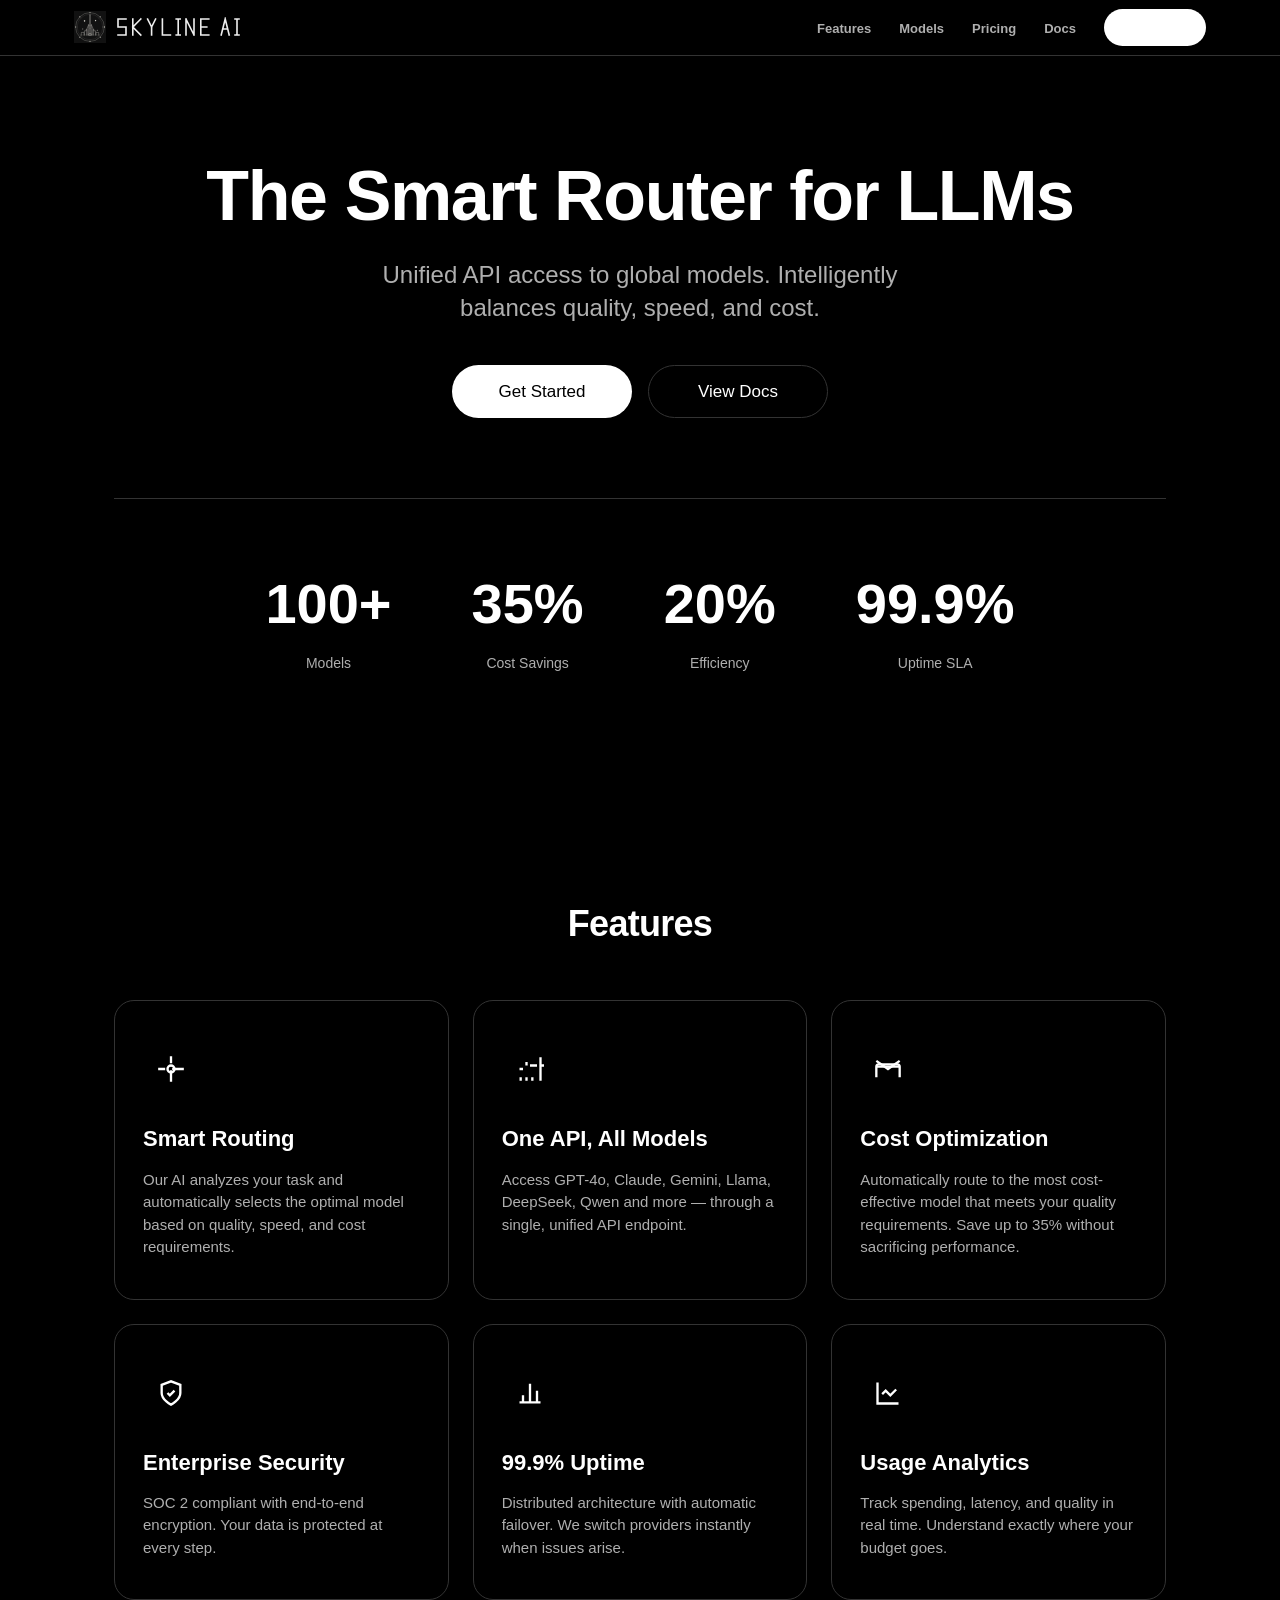
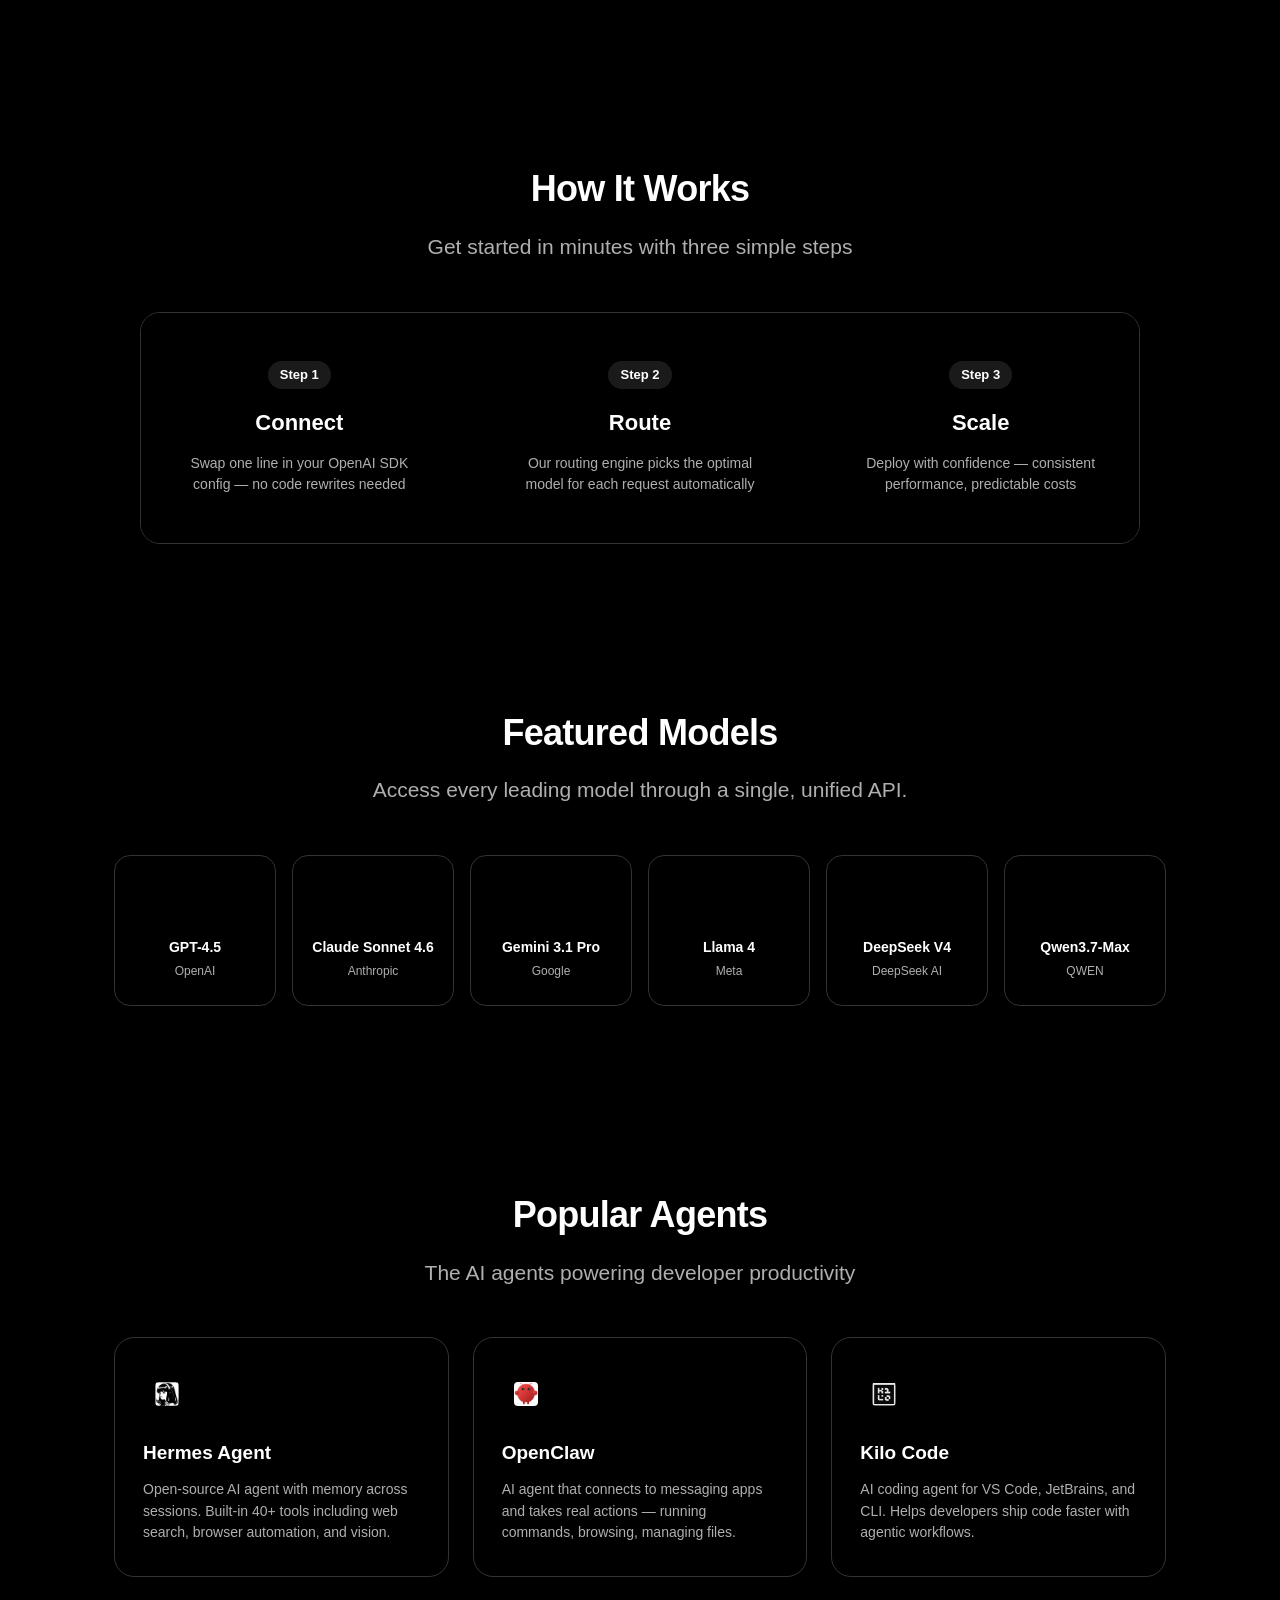
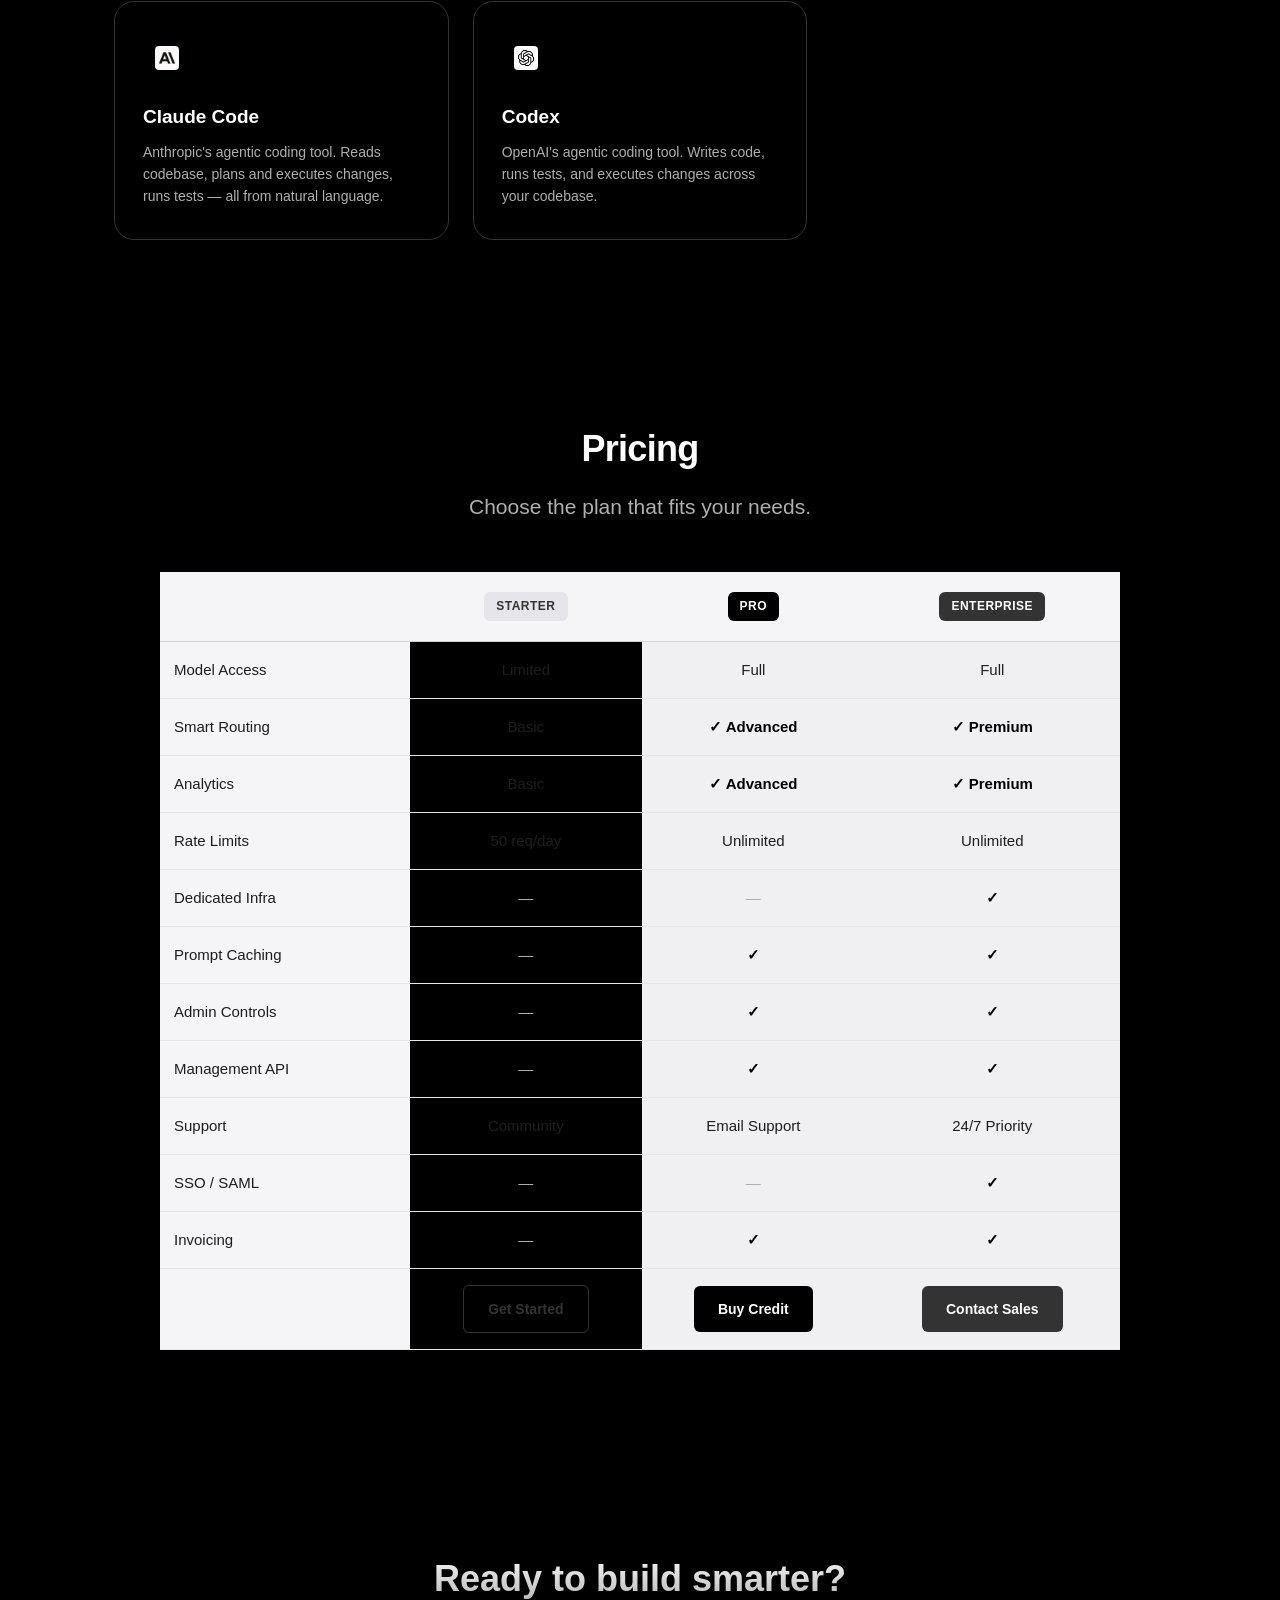
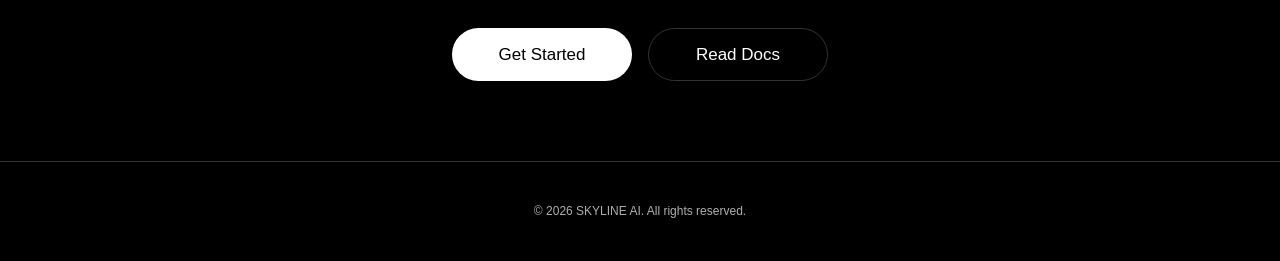
==== index.html @ fb2f0d41 "Fix: nav Docs link to ./docs.html (was pointing to #pricing / external URL)" ====
<!DOCTYPE html>
<!-- saved from url=(0032)https://skylineintelligence.top/ -->
<html lang="en" data-theme="light"><head><meta http-equiv="Content-Type" content="text/html; charset=UTF-8">
    
    <meta name="viewport" content="width=device-width, initial-scale=1.0">
    <meta name="description" content="One API for every major AI model. Intelligent routing that automatically selects the optimal model for your task.">
    <meta name="theme-color" content="#000000">
    <title>The Smart Router for LLMs</title>
    <meta name="description" content="One API for every major AI model. Automatically route requests to the best model — balancing speed, accuracy, and cost.">
    <meta name="theme-color" content="#000000">
    <meta property="og:title" content="The Smart Router for LLMs">
    <meta property="og:description" content="One API for every major AI model. Save up to 35% on AI costs.">
    <meta property="og:type" content="website">
    <meta name="twitter:card" content="summary_large_image">
    <link rel="preconnect" href="https://fonts.googleapis.com/">
    <link rel="preconnect" href="https://fonts.gstatic.com/" crossorigin="">
    <link href="./The Smart Router for LLMs_files/css2" rel="stylesheet">
    <link rel="icon" type="image/svg+xml" href="./linework-logo/logo-stamp.svg">
    <style>
        * {
            margin: 0;
            padding: 0;
            box-sizing: border-box;
        }

        :root {
            --bg-primary: #000000;
            --bg-secondary: #000000;
            --bg-tertiary: #1a1a1a;
            --text-primary: #ffffff;
            --text-secondary: #afafaf;
            --accent: #ffffff;
            --accent-hover: #e2e2e2;
            --success: #32d74b;
            --border: #333333;
        }

        [data-theme="light"] {
            --bg-primary: #fbfbfd;
            --bg-secondary: #ffffff;
            --bg-tertiary: #f5f5f7;
            --text-primary: #1d1d1f;
            --text-secondary: #86868b;
            --accent: #000000;
            --accent-hover: #333333;
            --border: #d2d2d7;
        }

        html {
            scroll-padding-top: 80px;
        }

        body {
            font-family: -apple-system, BlinkMacSystemFont, 'Inter', sans-serif;
            background: var(--bg-primary);
            color: var(--text-primary);
            line-height: 1.6;
            -webkit-font-smoothing: antialiased;
            transition: background 0.3s, color 0.3s;
        }

        /* Navigation */
        nav {
            position: fixed;
            top: 0;
            left: 0;
            right: 0;
            min-height: 3.5rem;
            background: color-mix(in srgb, var(--bg-primary) 88%, transparent);
            backdrop-filter: blur(1.125rem);
            -webkit-backdrop-filter: blur(1.125rem);
            z-index: 1000;
            display: flex;
            align-items: center;
            justify-content: center;
            border-bottom: 1px solid var(--border);
            transition: background 0.3s, border-color 0.3s;
        }

        nav .container {
            display: flex;
            align-items: center;
            justify-content: space-between;
            width: 100%;
            max-width: 73.75rem;
            padding: 0 1.5rem;
        }

        .logo {
            display: inline-flex;
            align-items: center;
            gap: 0.625rem;
            font-size: 1.125rem;
            font-weight: 650;
            color: var(--text-primary);
            text-decoration: none;
            transition: opacity 0.3s;
        }

        .logo:hover {
            opacity: 0.8;
        }

        .logo-icon {
            width: 32px;
            height: 32px;
            background: transparent;
            border-radius: 8px;
            display: flex;
            align-items: center;
            justify-content: center;
            font-size: 18px;
        }

        /* Brand mark: swap light/dark variant by theme */
        .logo-mark {
            width: 32px;
            height: 32px;
            flex-shrink: 0;
            display: block;
        }

        /* Default (light theme): show ink version with black lines */
        .logo-mark--reverse { display: none; }
        [data-theme="dark"] .logo-mark--ink { display: none; }
        [data-theme="dark"] .logo-mark--reverse { display: block; }

        .logo-wordmark {
            height: 1.25rem;
            width: auto;
            flex-shrink: 0;
            display: block;
            filter: none;
        }

        [data-theme="dark"] .logo-wordmark {
            filter: invert(1);
        }

        nav ul {
            display: flex;
            align-items: center;
            list-style: none;
            margin: 0;
            padding: 0;
            gap: 1.75rem;
        }

        nav li {
            list-style: none;
        }

        nav a {
            color: var(--text-secondary);
            text-decoration: none;
            font-size: 0.8125rem;
            font-weight: 550;
            transition: color 0.3s;
            position: relative;
        }

        nav a::after {
            content: '';
            position: absolute;
            bottom: -0.375rem;
            left: 0;
            width: 0;
            height: 0.125rem;
            background: var(--accent);
            transition: width 160ms ease;
        }

        nav a:hover {
            color: var(--text-primary);
        }

        nav a:hover::after {
            width: 100%;
        }

        .nav-cta {
            display: inline-flex;
            align-items: center;
            justify-content: center;
            padding: 0.5rem 1rem;
            border-radius: 999px;
            background: var(--accent);
            color: #fff !important;
        }

        .nav-cta::after {
            display: none;
        }

        .nav-right {
            display: none;
        }

        .mobile-menu-btn {
            display: none;
            width: 40px;
            height: 40px;
            background: transparent;
            border: none;
            cursor: pointer;
            display: flex;
            flex-direction: column;
            justify-content: center;
            align-items: center;
            gap: 5px;
        }

        .mobile-menu-btn span {
            display: none;
            width: 20px;
            height: 2px;
            background: var(--text-primary);
            transition: all 0.3s;
        }

        @media (max-width: 768px) {
            nav .container {
                padding: 0 16px;
            }

            .nav-right {
                display: flex;
            }

            .mobile-menu-btn {
                display: flex;
            }

            .mobile-menu-btn span {
                display: block;
            }

            nav ul {
                position: absolute;
                top: 3.5rem;
                left: 0;
                right: 0;
                background: var(--bg-primary);
                flex-direction: column;
                padding: 1rem 1.5rem;
                gap: 0;
                border-bottom: 1px solid var(--border);
                transform: translateY(-100%);
                opacity: 0;
                pointer-events: none;
                transition: all 0.3s;
            }

            nav ul.active {
                transform: translateY(0);
                opacity: 1;
                pointer-events: auto;
                gap: 8px;
            }

            nav li {
                padding: 12px 0;
                border-bottom: 1px solid var(--border);
            }

            nav li:last-child {
                border-bottom: none;
            }

            .logo-wordmark {
                display: none;
            }

            .hero h1 {
                font-size: 60px;
            }

            .hero-buttons {
                flex-direction: column;
                align-items: center;
            }
        }

        /* Theme toggle */
        .theme-toggle {
            color: var(--text-secondary);
            font-size: 14px;
            cursor: pointer;
            transition: color 0.3s;
            background: none;
            border: none;
            padding: 0;
        }

        .theme-toggle:hover {
            color: var(--text-primary);
        }

        .theme-toggle:focus-visible {
            outline: 2px solid var(--accent);
            outline-offset: 2px;
            border-radius: 4px;
        }

        .hero {
            padding: 160px 24px 80px;
            text-align: center;
            max-width: 1100px;
            margin: 0 auto;
        }

        .hero h1 {
            font-size: 60px;
            font-weight: 700;
            line-height: 1.05;
            letter-spacing: -0.02em;
            margin-bottom: 24px;
            color: var(--text-primary);
            animation: fadeInUp 0.8s ease forwards;
        }

        .hero p {
            font-size: 20px;
            color: var(--text-secondary);
            margin-bottom: 32px;
            max-width: 600px;
            margin-left: auto;
            margin-right: auto;
            animation: fadeInUp 0.8s ease 0.2s forwards;
            opacity: 0;
        }

        [data-theme="light"] .hero h1 {
            color: #000000;
            -webkit-text-fill-color: #000000;
        }

        /* Pricing - Light theme */
        [data-theme="light"] .pricing-card {
            background: #ffffff;
            border-color: #e5e5e7;
            box-shadow: 0 4px 20px rgba(0, 0, 0, 0.08);
        }

        [data-theme="light"] .pricing-card::before {
            background: #000000;
        }

        [data-theme="light"] .pricing-card.featured {
            background: #ffffff;
            border-color: var(--accent);
        }

        [data-theme="light"] .pricing-card:hover {
            transform: translateY(-4px);
            border-color: var(--accent);
            box-shadow: 0 10px 30px rgba(0, 0, 0, 0.1);
        }

        [data-theme="light"] .pricing-card.featured .badge {
            background: var(--accent); color: var(--bg-primary);
        }

        [data-theme="light"] .pricing-card h3 {
            color: #1d1d1f;
        }

        [data-theme="light"] .pricing-card .price {
            color: #1d1d1f;
        }

        [data-theme="light"] .pricing-card ul li {
            color: #6e6e73;
            border-color: #e5e5e7;
        }

        [data-theme="light"] .pricing-card ul li::before {
            color: var(--success);
        }

        .hero p {
            font-size: 24px;
            font-weight: 400;
            color: var(--text-secondary);
            max-width: 600px;
            margin: 0 auto 40px;
            line-height: 1.4;
        }

        .hero-subtitle {
            display: block;
            font-size: 20px;
            font-weight: 400;
            color: var(--text-secondary);
            margin-bottom: 24px;
            max-width: 600px;
            margin-left: auto;
            margin-right: auto;
            line-height: 1.5;
        }

        .hero-subtitle span {
            font-weight: 600;
            color: var(--text-primary);
        }

        .hero-buttons {
            display: flex;
            justify-content: center;
            gap: 16px;
            margin-bottom: 80px;
        }

        .btn {
            padding: 12px 24px;
            border-radius: 980px;
            font-size: 17px;
            font-weight: 500;
            cursor: pointer;
            transition: all 0.3s;
            text-decoration: none;
            display: flex;
            align-items: center;
            justify-content: center;
            gap: 8px;
            width: 180px;
        }

        .btn-primary {
            background: var(--accent);
            color: var(--bg-primary);
            position: relative;
            overflow: hidden;
        }

        .btn-primary:hover {
            background: var(--accent-hover);
        }

        .btn-outline {
            background: transparent;
            border: 1px solid var(--border);
            color: var(--text-primary);
        }

        .btn-outline:hover {
            border-color: var(--text-primary);
            background: var(--bg-tertiary);
        }
        }


        .btn-primary:hover {
            background: var(--accent-hover);
            transform: translateY(-2px);
            box-shadow: 0 10px 30px transparent;
        }

        .btn-outline {
            background: transparent;
            border: 1px solid var(--border);
            color: var(--accent);
            position: relative;
            overflow: hidden;
        }

        .btn-outline:hover {
            border-color: var(--accent);
            background: transparent;
            transform: translateY(-2px);
            box-shadow: 0 10px 30px transparent;
        }

        /* Stats */
        .stats {
            display: flex;
            justify-content: center;
            gap: 80px;
            padding: 60px 0;
            border-top: 1px solid var(--border);
        }

        .stat-item {
            text-align: center;
        }

        .stat-value {
            font-size: 56px;
            font-weight: 700;
            color: var(--text-primary);
        }

        .stat-label {
            font-size: 14px;
            color: var(--text-secondary);
            margin-top: 4px;
        }

        /* Section */
        .section {
            padding: 80px 24px;
            max-width: 1100px;
            margin: 0 auto;
        }

        .section-header {
            text-align: center;
            margin-bottom: 48px;
        }

        .section-header h2 {
            font-size: 36px;
            font-weight: 700;
            margin-bottom: 12px;
            letter-spacing: -0.02em;
        }

        .section-header p {
            font-size: 21px;
            color: var(--text-secondary);
            max-width: 600px;
            margin: 0 auto;
        }

        /* Features Grid */
        .features-grid {
            display: grid;
            grid-template-columns: repeat(3, 1fr);
            gap: 24px;
        }

        .feature-card {
            background: var(--bg-secondary);
            border-radius: 20px;
            padding: 40px 28px;
            text-align: left;
            transition: all 0.4s cubic-bezier(0.4, 0, 0.2, 1);
            border: 1px solid var(--border);
            position: relative;
            overflow: hidden;
        }

        /* Glow effect on hover */
        .feature-card::before {
            content: '';
            position: absolute;
            inset: 0;
            background: linear-gradient(135deg, transparent, transparent);
            opacity: 0;
            transition: opacity 0.4s;
        }

        .feature-card:hover {
            transform: translateY(-8px);
            border-color: var(--accent);
            box-shadow: 0 20px 40px transparent;
        }

        .feature-card:hover::before {
            opacity: 1;
        }

        .feature-icon {
            width: 56px;
            height: 56px;
            background: transparent;
            border-radius: 14px;
            display: flex;
            align-items: center;
            justify-content: center;
            font-size: 28px;
            margin-bottom: 24px;
        }

        .feature-card h3 {
            font-size: 22px;
            font-weight: 600;
            margin-bottom: 12px;
        }

        .feature-card p {
            font-size: 15px;
            color: var(--text-secondary);
            line-height: 1.5;
        }

        .models-grid {
            display: grid;
            grid-template-columns: repeat(3, 1fr);
            gap: 16px;
        }

        @media (min-width: 768px) {
            .models-grid {
                grid-template-columns: repeat(6, 1fr);
            }
        }

        .model-card {
            background: var(--bg-secondary);
            border-radius: 16px;
            padding: 24px 16px;
            text-align: center;
            transition: all 0.3s cubic-bezier(0.4, 0, 0.2, 1);
            border: 1px solid var(--border);
            position: relative;
            overflow: hidden;
        }

        .model-card::before {
            content: '';
            position: absolute;
            inset: 0;
            background: linear-gradient(135deg, transparent, transparent);
            opacity: 0;
            transition: opacity 0.3s;
        }

        .model-card:hover {
            background: var(--bg-tertiary);
            transform: translateY(-4px);
            border-color: var(--accent);
            box-shadow: 0 10px 30px transparent;
        }

        .model-card:hover::before {
            opacity: 1;
        }

        .model-logo {
            width: 44px;
            height: 44px;
            margin: 0 auto 12px;
            border-radius: 12px;
            display: flex;
            align-items: center;
            justify-content: center;
            font-weight: 700;
            font-size: 16px;
        }

        .model-card h4 {
            font-size: 14px;
            font-weight: 600;
            margin-bottom: 4px;
        }

        .model-card p {
            font-size: 12px;
            color: var(--text-secondary);
        }

        .model-price {
            font-size: 11px;
            color: var(--success);
            margin-top: 6px;
            font-weight: 500;
        }

        /* Demo Section */
        .demo {
            background: var(--bg-secondary);
            border-radius: 24px;
            padding: 56px;
            max-width: 800px;
            margin: 0 auto;
            border: 1px solid var(--border);
        }

        .demo-title {
            font-size: 14px;
            font-weight: 600;
            color: var(--text-secondary);
            margin-bottom: 16px;
            text-transform: uppercase;
            letter-spacing: 0.1em;
        }

        .task-options {
            display: grid;
            grid-template-columns: repeat(4, 1fr);
            gap: 12px;
            margin-bottom: 40px;
        }

        .task-option {
            background: var(--bg-tertiary);
            border-radius: 12px;
            padding: 20px;
            text-align: center;
            cursor: pointer;
            transition: all 0.3s cubic-bezier(0.4, 0, 0.2, 1);
            border: 2px solid transparent;
            position: relative;
            overflow: hidden;
        }

        .task-option::before {
            content: '';
            position: absolute;
            inset: 0;
            background: #000000;
            opacity: 0;
            transition: opacity 0.3s;
        }

        .task-option:hover {
            border-color: var(--accent);
            transform: translateY(-2px);
        }

        .task-option.selected {
            border-color: var(--accent);
            background: transparent;
            box-shadow: 0 0 20px transparent;
        }

        .task-option .icon {
            font-size: 28px;
            margin-bottom: 8px;
        }

        .task-option .label {
            font-size: 14px;
            font-weight: 500;
        }

        .demo-result {
            background: var(--bg-primary);
            border-radius: 16px;
            padding: 28px;
            border: 1px solid var(--border);
        }

        .result-header {
            display: flex;
            justify-content: space-between;
            align-items: center;
            margin-bottom: 24px;
            padding-bottom: 20px;
            border-bottom: 1px solid var(--border);
            flex-wrap: wrap;
            gap: 16px;
        }

        .recommended {
            font-size: 14px;
            color: var(--text-secondary);
            margin-right: 12px;
        }

        .model-badge {
            background: transparent;
            padding: 6px 16px;
            border-radius: 20px;
            font-size: 15px;
            font-weight: 600;
            color: white;
        }

        .result-stats {
            display: flex;
            gap: 40px;
        }

        .result-stat .value {
            font-size: 22px;
            font-weight: 600;
        }

        .result-stat .label {
            font-size: 12px;
            color: var(--text-secondary);
        }

        .routing-log {
            margin-top: 24px;
            padding-top: 20px;
            border-top: 1px solid var(--border);
        }

        .log-item {
            display: flex;
            align-items: center;
            gap: 8px;
            font-size: 13px;
            color: var(--text-secondary);
            padding: 6px 0;
        }

        .log-item .step {
            color: var(--accent);
            font-weight: 600;
            min-width: 20px;
        }

        .log-item .check {
            color: var(--success);
        }

        /* Steps */
        .steps {
            display: grid;
            grid-template-columns: repeat(3, 1fr);
            gap: 24px;
            max-width: 1000px;
            margin: 0 auto;
            border: 1px solid var(--border);
            border-radius: 20px;
            overflow: hidden;
        }

        .step {
            text-align: center;
            padding: 48px 32px;
            background: var(--bg-secondary);
            position: relative;
        }

        .step-number {
            font-size: 13px;
            font-weight: 600;
            color: var(--accent);
            margin-bottom: 16px;
            display: inline-block;
            padding: 4px 12px;
            background: var(--bg-tertiary);
            border-radius: 20px;
        }

        .step h3 {
            font-size: 22px;
            font-weight: 600;
            margin-bottom: 12px;
        }

        .step p {
            font-size: 14px;
            color: var(--text-secondary);
            line-height: 1.5;
        }

        @media (max-width: 768px) {
            .steps {
                grid-template-columns: 1fr;
                border-radius: 16px;
            }
            .step {
                padding: 32px 24px;
            }

        }

        /* Pricing */
        .pricing-grid {
            display: grid;
            grid-template-columns: repeat(3, 1fr);
            gap: 24px;
            max-width: 900px;
            margin: 0 auto;
            align-items: stretch;
        }

        .pricing-card {
            background: var(--bg-secondary);
            border-radius: 20px;
            padding: 40px 32px;
            text-align: center;
            display: flex;
            flex-direction: column;
            min-height: 520px;
            position: relative;
            border: 1px solid var(--border);
            transition: all 0.3s ease;
        }

        /* Simple border - no gradient */
        .pricing-card::before {
            display: none;
        }

        .pricing-card.featured {
            border: 2px solid var(--accent);
            background: var(--bg-secondary);
        }

        .pricing-card:hover {
            transform: translateY(-4px);
            border-color: var(--accent);
        }

        .pricing-card.featured .badge {
            position: absolute;
            top: -14px;
            left: 50%;
            transform: translateX(-50%);
            background: #000000;
            padding: 4px 16px;
            border-radius: 20px;
            font-size: 12px;
            font-weight: 600;
            color: white;
            white-space: nowrap;
        }

        .pricing-card h3 {
            font-size: 24px;
            font-weight: 600;
            margin-bottom: 8px;
        }

        .pricing-card .price {
            font-size: 36px;
            font-weight: 700;
            margin: 24px 0;
        }

        .pricing-card .price span {
            font-size: 16px;
            color: var(--text-secondary);
            font-weight: 400;
        }

        .pricing-card ul {
            list-style: none;
            text-align: left;
            margin: 32px 0;
            flex-grow: 1;
            display: flex;
            flex-direction: column;
        }

        .pricing-card ul li {
            padding: 12px 0;
            font-size: 14px;
            color: var(--text-secondary);
            border-bottom: 1px solid var(--border);
            display: flex;
            align-items: center;
            gap: 10px;
        }

        .pricing-card .btn-wrapper {
            margin-top: auto;
            display: flex;
            justify-content: center;
            padding-top: 16px;
            width: 100%;
        }

        .pricing-card ul li::before {
            content: '✓';
            color: var(--success);
            font-weight: 600;
        }

        /* Footer CTA */
        .footer-cta {
            padding: 120px 24px 80px;
            text-align: center;
            position: relative;
        }

        .footer-cta::before {
            content: '';
            position: absolute;
            inset: 0;
            background: radial-gradient(ellipse 80% 50% at 50% 100%, transparent, transparent);
            pointer-events: none;
        }

        .footer-cta h2 {
            font-size: 36px;
            font-weight: 700;
            margin-bottom: 20px;
            background: linear-gradient(180deg, var(--text-primary) 0%, var(--text-secondary) 100%);
            -webkit-background-clip: text;
            -webkit-text-fill-color: transparent;
            background-clip: text;
        }

        .footer-cta p {
            font-size: 18px;
            color: var(--text-secondary);
            margin-bottom: 32px;
        }

        /* Footer */
        footer {
            padding: 40px 24px;
            border-top: 1px solid var(--border);
            text-align: center;
        }

        footer p {
            color: var(--text-secondary);
            font-size: 12px;
        }

        /* Volume Tiers */
        .volume-tiers {
            margin-top: 40px;
            padding-top: 40px;
            border-top: 1px solid var(--border);
        }

        .volume-tiers .section-header {
            margin-bottom: 32px;
        }

        .volume-tiers .section-header h3 {
            font-size: 24px;
            font-weight: 600;
            margin-bottom: 8px;
        }

        .volume-tiers .section-header p {
            font-size: 14px;
            color: var(--text-secondary);
        }

        .tier-grid {
            display: grid;
            grid-template-columns: repeat(4, 1fr);
            gap: 16px;
            max-width: 700px;
            margin: 0 auto;
        }

        .tier-card {
            background: var(--bg-secondary);
            border: 1px solid var(--border);
            border-radius: 12px;
            padding: 20px;
            text-align: center;
            transition: all 0.3s;
        }

        .tier-card:hover {
            border-color: var(--accent);
        }

        .tier-card.featured {
            border-color: var(--accent);
            background: transparent;
        }

        .tier-label {
            font-size: 18px;
            font-weight: 600;
            margin-bottom: 8px;
        }

        .tier-discount {
            font-size: 14px;
            color: var(--success);
            font-weight: 500;
        }

        /* API Section */
        .api-section {
            background: var(--bg-secondary);
            border-radius: 20px;
            padding: 40px;
            max-width: 800px;
            margin: 0 auto;
            text-align: left;
            border: 1px solid var(--border);
        }

        .api-section h3 {
            font-size: 18px;
            font-weight: 600;
            margin-bottom: 16px;
        }

        .api-code {
            background: var(--bg-primary);
            border-radius: 12px;
            padding: 20px;
            font-family: 'SF Mono', Monaco, monospace;
            font-size: 13px;
            color: var(--text-secondary);
            overflow-x: auto;
        }

        .api-code .comment {
            color: #6a737d;
        }

        .api-code .keyword {
            color: #79c0ff;
        }

        .api-code .string {
            color: #a5d6ff;
        }

        .api-code .string {
            color: #a5d6ff;
        }

        /* Playground Section */
        .playground-container {
            background: var(--bg-secondary);
            border-radius: 20px;
            padding: 24px;
            display: grid;
            grid-template-columns: 240px 1fr;
            gap: 24px;
            border: 1px solid var(--border);
            max-width: 900px;
            margin: 0 auto;
        }

        .playground-sidebar {
            border-right: 1px solid var(--border);
            padding-right: 24px;
        }

        .playground-model-select label,
        .playground-options label {
            display: block;
            font-size: 12px;
            font-weight: 600;
            color: var(--text-secondary);
            text-transform: uppercase;
            letter-spacing: 0.1em;
            margin-bottom: 12px;
        }

        .playground-model-select select {
            width: 100%;
            padding: 10px 12px;
            background: var(--bg-tertiary);
            border: 1px solid var(--border);
            border-radius: 8px;
            color: var(--text-primary);
            font-size: 14px;
            cursor: pointer;
        }

        .option-item {
            display: flex;
            align-items: center;
            gap: 8px;
            margin-top: 16px;
        }

        .option-item span {
            font-size: 13px;
            color: var(--text-secondary);
            min-width: 80px;
        }

        .option-item input[type="range"] {
            flex: 1;
            height: 4px;
            background: var(--border);
            border-radius: 2px;
            appearance: none;
        }

        .option-item input[type="range"]::-webkit-slider-thumb {
            appearance: none;
            width: 16px;
            height: 16px;
            background: var(--accent);
            border-radius: 50%;
            cursor: pointer;
        }

        .option-item .option-value {
            font-size: 12px;
            color: var(--text-primary);
            min-width: 40px;
            text-align: right;
        }

        .playground-main {
            display: flex;
            flex-direction: column;
            gap: 16px;
        }

        .playground-chat {
            flex: 1;
            min-height: 300px;
            background: var(--bg-primary);
            border-radius: 12px;
            padding: 20px;
            overflow-y: auto;
        }

        .chat-message {
            display: flex;
            gap: 12px;
            margin-bottom: 16px;
        }

        .chat-message.assistant {
            align-items: flex-start;
        }

        .message-avatar {
            width: 32px;
            height: 32px;
            background: var(--bg-tertiary);
            border-radius: 8px;
            display: flex;
            align-items: center;
            justify-content: center;
            font-size: 14px;
            font-weight: 600;
            flex-shrink: 0;
        }

        .message-content {
            flex: 1;
        }

        .message-content p {
            font-size: 14px;
            line-height: 1.5;
        }

        .playground-input {
            display: flex;
            gap: 12px;
        }

        .playground-input textarea {
            flex: 1;
            padding: 12px 16px;
            background: var(--bg-primary);
            border: 1px solid var(--border);
            border-radius: 12px;
            color: var(--text-primary);
            font-size: 14px;
            resize: none;
            min-height: 50px;
            font-family: inherit;
        }

        .playground-input textarea:focus {
            outline: none;
            border-color: var(--accent);
        }

        .playground-input .btn {
            width: auto;
            padding: 12px 24px;
        }

        /* Dashboard Preview */
        .dashboard-preview {
            background: var(--bg-secondary);
            border-radius: 20px;
            display: grid;
            grid-template-columns: 200px 1fr;
            border: 1px solid var(--border);
            overflow: hidden;
            max-width: 900px;
            margin: 0 auto;
        }

        .dashboard-sidebar {
            background: var(--bg-tertiary);
            padding: 20px 12px;
            border-right: 1px solid var(--border);
        }

        .dash-nav-item {
            display: flex;
            align-items: center;
            gap: 10px;
            padding: 12px 14px;
            border-radius: 10px;
            font-size: 14px;
            color: var(--text-secondary);
            cursor: pointer;
            transition: all 0.2s;
        }

        .dash-nav-item:hover {
            background: var(--bg-secondary);
            color: var(--text-primary);
        }

        .dash-nav-item.active {
            background: var(--bg-secondary);
            color: var(--text-primary);
        }

        .dash-icon {
            font-size: 16px;
        }

        .dashboard-content {
            padding: 24px;
        }

        .dash-header {
            display: flex;
            justify-content: space-between;
            align-items: center;
            margin-bottom: 24px;
        }

        .dash-header h3 {
            font-size: 20px;
            font-weight: 600;
        }

        .dash-period {
            font-size: 13px;
            color: var(--text-secondary);
            padding: 6px 12px;
            background: var(--bg-tertiary);
            border-radius: 8px;
            cursor: pointer;
        }

        .dash-stats-grid {
            display: grid;
            grid-template-columns: repeat(4, 1fr);
            gap: 16px;
            margin-bottom: 24px;
        }

        .dash-stat-card {
            background: var(--bg-primary);
            border-radius: 12px;
            padding: 16px;
            border: 1px solid var(--border);
        }

        .dash-stat-label {
            font-size: 12px;
            color: var(--text-secondary);
            margin-bottom: 4px;
        }

        .dash-stat-value {
            font-size: 24px;
            font-weight: 700;
            margin-bottom: 4px;
        }

        .dash-stat-change {
            font-size: 12px;
            font-weight: 500;
        }

        .dash-stat-change.positive {
            color: var(--success);
        }

        .dash-chart {
            background: var(--bg-primary);
            border-radius: 12px;
            padding: 20px;
            border: 1px solid var(--border);
        }

        .chart-title {
            font-size: 14px;
            font-weight: 600;
            margin-bottom: 20px;
        }

        .chart-bars {
            display: flex;
            align-items: flex-end;
            gap: 12px;
            height: 120px;
            margin-bottom: 12px;
        }

        .chart-bar {
            flex: 1;
            background: linear-gradient(180deg, var(--accent) 0%, var(--text-secondary) 100%);
            border-radius: 4px 4px 0 0;
            min-height: 10px;
        }

        .chart-labels {
            display: flex;
            justify-content: space-between;
            font-size: 11px;
            color: var(--text-secondary);
        }

        /* Responsive */
        @media (max-width: 768px) {
            .hero h1 {
                font-size: 36px;
            }

            .hero p {
                font-size: 18px;
            }

            .stats {
                flex-direction: column;
                gap: 32px;
            }

            .features-grid,
            .pricing-grid {
                grid-template-columns: 1fr;
            }

            .models-grid {
                grid-template-columns: repeat(2, 1fr);
            }

            .task-options {
                grid-template-columns: repeat(2, 1fr);
            }

            .section-header h2 {
                font-size: 36px;
            }

            .result-header {
                flex-direction: column;
                text-align: center;
            }

            .result-stats {
                justify-content: center;
            }
            
            .tier-grid {
                grid-template-columns: repeat(2, 1fr);
            }
            
            .trust-badges {
                gap: 24px !important;
            }
        }

        /* Animations */
        @keyframes fadeInUp {
            from {
                opacity: 0;
                transform: translateY(30px);
            }
            to {
                opacity: 1;
                transform: translateY(0);
            }
        }

        @keyframes pulse {
            0%, 100% {
                transform: scale(1);
            }
            50% {
                transform: scale(1.05);
            }
        }

        @keyframes shimmer {
            0% {
                background-position: -200% 0;
            }
            100% {
                background-position: 200% 0;
            }
        }

        .animate-in {
            opacity: 0;
            transform: translateY(30px);
            transition: opacity 0.6s ease, transform 0.6s ease;
        }

        .animate-in.visible {
            opacity: 1;
            transform: translateY(0);
        }

        .hero h1,
        .section-header {
            animation: fadeInUp 0.8s ease forwards;
        }

        .btn-primary, .btn-outline {
            position: relative;
            overflow: hidden;
        }

        .btn-primary::before, .btn-outline::before {
            content: '';
            position: absolute;
            top: 0;
            left: -100%;
            width: 100%;
            height: 100%;
            background: linear-gradient(90deg, transparent, rgba(255,255,255,0.2), transparent);
            transition: left 0.5s;
        }

        .btn-primary:hover::before, .btn-outline:hover::before {
            left: 100%;
        }

        .stat-value {
            animation: fadeInUp 0.8s ease forwards;
            animation-delay: 0.2s;
            opacity: 0;
        }

        .stat-item:nth-child(2) .stat-value { animation-delay: 0.3s; }
        .stat-item:nth-child(3) .stat-value { animation-delay: 0.4s; }
        .stat-item:nth-child(4) .stat-value { animation-delay: 0.5s; }

        /* Focus states */
        .btn:focus-visible,
        .task-option:focus-visible,
        .model-card:focus-visible {
            outline: 2px solid var(--accent);
            outline-offset: 2px;
        }

        /* Reduced motion */
        @media (prefers-reduced-motion: reduce) {
            *, *::before, *::after {
                animation-duration: 0.01ms !important;
                animation-iteration-count: 1 !important;
                transition-duration: 0.01ms !important;
            }
        }
    </style>
</head>
<body class="animate-fade">
    <nav>
        <div class="container">
            <a href="https://skylineintelligence.top/#" class="logo">
                <img class="logo-mark logo-mark--ink" src="./linework-logo/logo-skyline.svg" alt="SKYLINE AI" width="32" height="32">
                <img class="logo-mark logo-mark--reverse" src="./linework-logo/logo-skyline-reverse.svg" alt="SKYLINE AI" width="32" height="32">
                <img class="logo-wordmark" src="./linework-logo/wordmark-skyline-ai.svg" alt="SKYLINE AI" height="20">
            </a>
            <div class="nav-right">
                <button class="mobile-menu-btn" onclick="toggleMenu()" aria-label="Toggle menu" aria-expanded="false">
                    <span></span>
                    <span></span>
                    <span></span>
                </button>
            </div>
            <ul>
                <li><a href="#features">Features</a></li>
                <li><a href="#models">Models</a></li>
                <li><a href="#pricing">Pricing</a></li>
                <li><a href="./docs.html">Docs</a></li>
                <li><a href="#" class="nav-cta" onclick="openModal(); return false;">Get Started</a></li>
            </ul>
        </div>
    </nav>

    <section class="hero">
        <h1 style="font-size: 70px; opacity: 1; transform: translateY(0px); transition: 0.5s;">The Smart Router for LLMs</h1>
        <p class="hero-subtitle" style="opacity: 1; transform: translateY(0px); transition: 0.5s 0.1s;">Unified API access to global models. Intelligently balances quality, speed, and cost.</p>
        <div class="hero-buttons">
            <a href="https://skylineintelligence.top/#" class="btn btn-primary" onclick="openModal(); return false;" style="opacity: 1; transform: translateY(0px); transition: 0.5s 0.2s;">Get Started</a>
            <a href="./docs.html" class="btn btn-outline" style="opacity: 1; transform: translateY(0px); transition: 0.5s 0.3s;">View Docs</a>
        </div>
        <div class="stats">
            <div class="stat-item animate-in visible" style="opacity: 1; transform: translateY(0px); transition: 0.5s 0.4s;">
                <div class="stat-value" style="transform: scale(1);">100+</div>
                <div class="stat-label">Models</div>
            </div>
            <div class="stat-item animate-in visible" style="opacity: 1; transform: translateY(0px); transition: 0.5s 0.5s;">
                <div class="stat-value" style="transform: scale(1);">35%</div>
                <div class="stat-label">Cost Savings</div>
            </div>
            <div class="stat-item animate-in visible" style="opacity: 1; transform: translateY(0px); transition: 0.5s 0.6s;">
                <div class="stat-value" style="transform: scale(1);">20%</div>
                <div class="stat-label">Efficiency</div>
            </div>
            <div class="stat-item animate-in visible" style="opacity: 1; transform: translateY(0px); transition: 0.5s 0.7s;">
                <div class="stat-value" style="transform: scale(1);">99.9%</div>
                <div class="stat-label">Uptime SLA</div>
            </div>
        </div>
    </section>

    <section class="section" id="features">
        <div class="section-header">
            <h2>Features</h2>
        </div>
        <div class="features-grid">
            <div class="feature-card animate-in reveal visible" style="transition: 0.5s; opacity: 1; transform: translateY(0px);">
                <div class="feature-icon">
                    <svg width="28" height="28" viewBox="0 0 24 24" fill="none" stroke="currentColor" stroke-width="2">
                        <circle cx="12" cy="12" r="3"></circle><path d="M12 1v6m0 6v10M1 12h6m6 0h10"></path>
                    </svg>
                </div>
                <h3>Smart Routing</h3>
                <p>Our AI analyzes your task and automatically selects the optimal model based on quality, speed, and cost requirements.</p>
            </div>
            <div class="feature-card animate-in reveal visible" style="transition: 0.5s 0.08s; opacity: 1; transform: translateY(0px);">
                <div class="feature-icon">
                    <svg width="28" height="28" viewBox="0 0 24 24" fill="none" stroke="currentColor" stroke-width="2">
                        <path d="M21 2v20m-7-3v3m-5-3v3m-5-3v3M3 12h3m3-6v3m3 0h6m3 0h3"></path>
                    </svg>
                </div>
                <h3>One API, All Models</h3>
                <p>Access GPT-4o, Claude, Gemini, Llama, DeepSeek, Qwen and more — through a single, unified API endpoint.</p>
            </div>
            <div class="feature-card animate-in reveal visible" style="transition: 0.5s 0.16s; opacity: 1; transform: translateY(0px);">
                <div class="feature-icon">
                    <svg width="28" height="28" viewBox="0 0 24 24" fill="none" stroke="currentColor" stroke-width="2">
                        <path d="M22 19v-9a2 2 0 0 0-2-2H4a2 2 0 0 0-2 2v9"></path><path d="M2 10h20"></path><path d="M22 5l-10 7-10-7"></path>
                    </svg>
                </div>
                <h3>Cost Optimization</h3>
                <p>Automatically route to the most cost-effective model that meets your quality requirements. Save up to 35% without sacrificing performance.</p>
            </div>
            <div class="feature-card animate-in reveal visible" style="transition: 0.5s 0.24s; opacity: 1; transform: translateY(0px);">
                <div class="feature-icon">
                    <svg width="28" height="28" viewBox="0 0 24 24" fill="none" stroke="currentColor" stroke-width="2">
                        <path d="M12 22s8-4 8-10V5l-8-3-8 3v7c0 6 8 10 8 10z"></path><path d="m9 12 2 2 4-4"></path>
                    </svg>
                </div>
                <h3>Enterprise Security</h3>
                <p>SOC 2 compliant with end-to-end encryption. Your data is protected at every step.</p>
            </div>
            <div class="feature-card animate-in reveal visible" style="transition: 0.5s 0.32s; opacity: 1; transform: translateY(0px);">
                <div class="feature-icon">
                    <svg width="28" height="28" viewBox="0 0 24 24" fill="none" stroke="currentColor" stroke-width="2">
                        <path d="M18 20V10M12 20V4M6 20v-6"></path><path d="M3 20h18"></path>
                    </svg>
                </div>
                <h3>99.9% Uptime</h3>
                <p>Distributed architecture with automatic failover. We switch providers instantly when issues arise.</p>
            </div>
            <div class="feature-card animate-in reveal visible" style="transition: 0.5s 0.4s; opacity: 1; transform: translateY(0px);">
                <div class="feature-icon">
                    <svg width="28" height="28" viewBox="0 0 24 24" fill="none" stroke="currentColor" stroke-width="2">
                        <path d="M3 3v18h18"></path><path d="m19 9-5 5-4-4-3 3"></path>
                    </svg>
                </div>
                <h3>Usage Analytics</h3>
                <p>Track spending, latency, and quality in real time. Understand exactly where your budget goes.</p>
            </div>
        </div>
    </section>

    <!-- How It Works -->
    <section class="section" id="how-it-works">
        <div class="section-header">
            <h2>How It Works</h2>
            <p>Get started in minutes with three simple steps</p>
        </div>
        <div class="steps">
            <div class="step">
                <div class="step-number">Step 1</div>
                <h3>Connect</h3>
                <p>Swap one line in your OpenAI SDK config — no code rewrites needed</p>
            </div>
            <div class="step">
                <div class="step-number">Step 2</div>
                <h3>Route</h3>
                <p>Our routing engine picks the optimal model for each request automatically</p>
            </div>
            <div class="step">
                <div class="step-number">Step 3</div>
                <h3>Scale</h3>
                <p>Deploy with confidence — consistent performance, predictable costs</p>
            </div>
        </div>
    </section>

    <section class="section" id="models">
        <div class="section-header">
            <h2>Featured Models</h2>
            <p>Access every leading model through a single, unified API.</p>
        </div>
        <div class="models-grid">
            <div class="model-card animate-in reveal visible" style="transition: 0.5s 0.48s; opacity: 1; transform: translateY(0px);">
                <div class="model-logo" style="background:#00000020;color:#000000">O</div>
                <h4>GPT-4.5</h4>
                <p>OpenAI</p>
            </div>
            <div class="model-card animate-in reveal visible" style="transition: 0.5s 0.56s; opacity: 1; transform: translateY(0px);">
                <div class="model-logo" style="background:#00000020;color:#000000">A</div>
                <h4>Claude Sonnet 4.6</h4>
                <p>Anthropic</p>
            </div>
            <div class="model-card animate-in reveal visible" style="transition: 0.5s 0.64s; opacity: 1; transform: translateY(0px);">
                <div class="model-logo" style="background:#00000020;color:#000000">G</div>
                <h4>Gemini 3.1 Pro</h4>
                <p>Google</p>
            </div>
            <div class="model-card animate-in reveal visible" style="transition: 0.5s 0.72s; opacity: 1; transform: translateY(0px);">
                <div class="model-logo" style="background:#00000020;color:#000000">L</div>
                <h4>Llama 4</h4>
                <p>Meta</p>
            </div>
            <div class="model-card animate-in reveal visible" style="transition: 0.5s 0.8s; opacity: 1; transform: translateY(0px);">
                <div class="model-logo" style="background:#00000020;color:#000000">D</div>
                <h4>DeepSeek V4</h4>
                <p>DeepSeek AI</p>
            </div>
            <div class="model-card animate-in reveal visible" style="transition: 0.5s 0.88s; opacity: 1; transform: translateY(0px);">
                <div class="model-logo" style="background:#00000020;color:#000000">Q</div>
                <h4>Qwen3.7-Max</h4>
                <p>QWEN</p>
            </div>
        </div>
    </section>

    <!-- Popular Agents -->
    <section class="section" style="padding:100px 24px;background:var(--bg-primary)">
        <div class="section-header">
            <h2>Popular Agents</h2>
            <p style="margin-top:8px">The AI agents powering developer productivity</p>
        </div>
        <div class="features-grid" style="grid-template-columns:repeat(auto-fit,minmax(280px,1fr))">
            <div class="feature-card reveal visible" style="padding: 32px 28px; transition: 0.5s 0.96s; opacity: 1; transform: translateY(0px);">
                <div style="display:flex;align-items:center;gap:14px;margin-bottom:20px">
                    <div style="width:48px;height:48px;border-radius:12px;background:#000000;display:flex;align-items:center;justify-content:center">
                        <img src="./faviconV2.png" style="width:24px;height:24px;object-fit:contain;border-radius:4px">
                    </div>
                    <span style="font-size:11px;font-weight:600;padding:4px 8px;border-radius:6px;background:rgba(0,0,0,0.1);color:#000000">Open Source</span>
                </div>
                <h3 style="margin-bottom:10px;font-size:19px">Hermes Agent</h3>
                <p style="font-size:14px;color:var(--text-secondary);line-height:1.55">Open-source AI agent with memory across sessions. Built-in 40+ tools including web search, browser automation, and vision.</p>
            </div>
            <div class="feature-card reveal visible" style="padding: 32px 28px; transition: 0.5s 1.04s; opacity: 1; transform: translateY(0px);">
                <div style="display:flex;align-items:center;gap:14px;margin-bottom:20px">
                    <div style="width:48px;height:48px;border-radius:12px;background:#000000;display:flex;align-items:center;justify-content:center">
                        <img src="./faviconV2(1).jpg" style="width:24px;height:24px;object-fit:contain;border-radius:4px">
                    </div>
                    <span style="font-size:11px;font-weight:600;padding:4px 8px;border-radius:6px;background:rgba(0,0,0,0.1);color:#000000">Tooling</span>
                </div>
                <h3 style="margin-bottom:10px;font-size:19px">OpenClaw</h3>
                <p style="font-size:14px;color:var(--text-secondary);line-height:1.55">AI agent that connects to messaging apps and takes real actions — running commands, browsing, managing files.</p>
            </div>
            <div class="feature-card reveal visible" style="padding: 32px 28px; transition: 0.5s 1.12s; opacity: 1; transform: translateY(0px);">
                <div style="display:flex;align-items:center;gap:14px;margin-bottom:20px">
                    <div style="width:48px;height:48px;border-radius:12px;background:#000000;display:flex;align-items:center;justify-content:center">
                        <img src="./kilo.png" style="width:24px;height:24px;object-fit:contain;border-radius:4px">
                    </div>
                    <span style="font-size:11px;font-weight:600;padding:4px 8px;border-radius:6px;background:rgba(0,0,0,0.1);color:#000000">IDE</span>
                </div>
                <h3 style="margin-bottom:10px;font-size:19px">Kilo Code</h3>
                <p style="font-size:14px;color:var(--text-secondary);line-height:1.55">AI coding agent for VS Code, JetBrains, and CLI. Helps developers ship code faster with agentic workflows.</p>
            </div>
            <div class="feature-card reveal visible" style="padding: 32px 28px; transition: 0.5s 1.2s; opacity: 1; transform: translateY(0px);">
                <div style="display:flex;align-items:center;gap:14px;margin-bottom:20px">
                    <div style="width:48px;height:48px;border-radius:12px;background:#000000;display:flex;align-items:center;justify-content:center">
                        <img src="./faviconV2(2).png" style="width:24px;height:24px;object-fit:contain;border-radius:4px">
                    </div>
                    <span style="font-size:11px;font-weight:600;padding:4px 8px;border-radius:6px;background:rgba(0,0,0,0.1);color:#000000">Anthropic</span>
                </div>
                <h3 style="margin-bottom:10px;font-size:19px">Claude Code</h3>
                <p style="font-size:14px;color:var(--text-secondary);line-height:1.55">Anthropic's agentic coding tool. Reads codebase, plans and executes changes, runs tests — all from natural language.</p>
            </div>
            <div class="feature-card reveal visible" style="padding: 32px 28px; transition: 0.5s 1.28s; opacity: 1; transform: translateY(0px);">
                <div style="display:flex;align-items:center;gap:14px;margin-bottom:20px">
                    <div style="width:48px;height:48px;border-radius:12px;background:#000000;display:flex;align-items:center;justify-content:center">
                        <img src="./faviconV2(3).png" style="width:24px;height:24px;object-fit:contain;border-radius:4px">
                    </div>
                    <span style="font-size:11px;font-weight:600;padding:4px 8px;border-radius:6px;background:rgba(0,0,0,0.1);color:#000000">OpenAI</span>
                </div>
                <h3 style="margin-bottom:10px;font-size:19px">Codex</h3>
                <p style="font-size:14px;color:var(--text-secondary);line-height:1.55">OpenAI's agentic coding tool. Writes code, runs tests, and executes changes across your codebase.</p>
            </div>
        </div>
    </section>


    <section class="section" id="pricing">
        <div class="section-header">
            <h2>Pricing</h2>
            <p>Choose the plan that fits your needs.</p>
        </div>
        <style>
            .price-table { width: 100%; max-width: 960px; margin: 0 auto; border-collapse: collapse; font-size: 15px; }
            .price-table th { padding: 20px 16px; text-align: center; background: #f5f5f7; border-bottom: 1px solid #d2d2d7; font-weight: 600; }
            .price-table th:first-child { text-align: left; width: 26%; }
            .price-table td { padding: 16px 14px; text-align: center; border-bottom: 1px solid #e5e5ea; color: #1d1d1f; }
            .price-table td:first-child { text-align: left; font-weight: 500; background: #f5f5f7; }
            .price-table td.p { background: #f0f0f2; }
            .price-table td.e { background: #f0f0f2; }
            .price-table .tag { display: inline-block; padding: 5px 12px; border-radius: 6px; font-size: 12px; font-weight: 600; text-transform: uppercase; letter-spacing: 0.5px; background: #e5e5ea; color: #333; }
            .price-table .tp { background: #000; color: #fff; }
            .price-table .te { background: #333; color: #fff; }
            .price-table .ok { color: #000; font-weight: 600; }
            .price-table .no { color: #aeaeb2; }
            .price-table .bt { display: inline-block; padding: 12px 24px; border-radius: 6px; font-weight: 600; font-size: 14px; text-decoration: none; transition: transform 0.15s; }
            .price-table .bt:hover { transform: translateY(-1px); }
            .price-table .bg { border: 1px solid #333; color: #333; background: transparent; }
            .price-table .bb { background: #000; color: #fff; }
            .price-table .bo { background: #333; color: #fff; }
        </style>
        <div style="overflow-x:auto">
        <table class="price-table">
            <thead>
                <tr>
                    <th></th>
                    <th><span class="tag ts">Starter</span></th>
                    <th><span class="tag tp">Pro</span></th>
                    <th><span class="tag te">Enterprise</span></th>
                </tr>
            </thead>
            <tbody>
                <tr><td>Model Access</td><td>Limited</td><td class="p">Full</td><td class="e">Full</td></tr>
                <tr><td>Smart Routing</td><td>Basic</td><td class="p ok">✓ Advanced</td><td class="e ok">✓ Premium</td></tr>
                <tr><td>Analytics</td><td>Basic</td><td class="p ok">✓ Advanced</td><td class="e ok">✓ Premium</td></tr>
                <tr><td>Rate Limits</td><td>50 req/day</td><td class="p">Unlimited</td><td class="e">Unlimited</td></tr>
                <tr><td>Dedicated Infra</td><td class="no">—</td><td class="p no">—</td><td class="e ok">✓</td></tr>
                <tr><td>Prompt Caching</td><td class="no">—</td><td class="p ok">✓</td><td class="e ok">✓</td></tr>
                <tr><td>Admin Controls</td><td class="no">—</td><td class="p ok">✓</td><td class="e ok">✓</td></tr>
                <tr><td>Management API</td><td class="no">—</td><td class="p ok">✓</td><td class="e ok">✓</td></tr>
                <tr><td>Support</td><td>Community</td><td class="p">Email Support</td><td class="e">24/7 Priority</td></tr>
                <tr><td>SSO / SAML</td><td class="no">—</td><td class="p no">—</td><td class="e ok">✓</td></tr>
                <tr><td>Invoicing</td><td class="no">—</td><td class="p ok">✓</td><td class="e ok">✓</td></tr>
                <tr>
                    <td></td>
                    <td><a href="https://skylineintelligence.top/#" class="bt bg" onclick="openModal(); return false;">Get Started</a></td>
                    <td class="p"><a href="https://skylineintelligence.top/#" class="bt bb" onclick="openModal(); return false;">Buy Credit</a></td>
                    <td class="e"><a href="https://skylineintelligence.top/#" class="bt bo" onclick="openModal(); return false;">Contact Sales</a></td>
                </tr>
            </tbody>
        </table>
        </div>
    </section>

    <section class="footer-cta">
        <h2>Ready to build smarter?</h2>
        <div style="display:flex;justify-content:center;gap:16px">
            <a href="https://skylineintelligence.top/#" class="btn btn-primary">Get Started</a>
            <a href="./docs.html" class="btn btn-outline">Read Docs</a>
        </div>
    </section>

    <footer>
        <p>© 2026 SKYLINE AI. All rights reserved.</p>
    </footer>

    <script>
        // Theme toggle
        function toggleTheme() {
            const html = document.documentElement;
            const btn = document.querySelector('.theme-toggle');
            
            if (html.dataset.theme === 'light') {
                html.dataset.theme = 'dark';
                btn.textContent = '🌙';
                localStorage.setItem('theme', 'dark');
            } else {
                html.dataset.theme = 'light';
                btn.textContent = '☀️';
                localStorage.setItem('theme', 'light');
            }
        }

        // Initialize theme from localStorage
        (function initTheme() {
            const saved = localStorage.getItem('theme') || 'dark';
            const btn = document.querySelector('.theme-toggle');
            
            if (saved === 'light') {
                document.documentElement.dataset.theme = 'light';
                btn.textContent = '☀️';
            } else {
                document.documentElement.dataset.theme = 'dark';
                btn.textContent = '🌙';
            }
        })();

        // Mobile menu toggle
        function toggleMenu() {
            const navUl = document.querySelector('nav ul');
            const btn = document.querySelector('.mobile-menu-btn');
            const isExpanded = navUl.classList.toggle('active');
            btn.setAttribute('aria-expanded', isExpanded);
        }

        // Scroll animations with Intersection Observer
        (function initScrollAnimations() {
            const observer = new IntersectionObserver((entries) => {
                entries.forEach(entry => {
                    if (entry.isIntersecting) {
                        entry.target.classList.add('visible');
                    }
                });
            }, { threshold: 0.1, rootMargin: '0px 0px -50px 0px' });

            document.querySelectorAll('.feature-card, .model-card, .pricing-card, .stat-item').forEach(el => {
                el.classList.add('animate-in');
                observer.observe(el);
            });
        })();

        // Navbar background on scroll
        (function initNavScroll() {
            const nav = document.querySelector('nav');
            window.addEventListener('scroll', () => {
                if (window.scrollY > 50) {
                    nav.style.background = 'rgba(0, 0, 0, 0.9)';
                    if (document.documentElement.dataset.theme === 'light') {
                        nav.style.background = 'rgba(251, 251, 253, 0.9)';
                    }
                } else {
                    nav.style.background = 'var(--bg-primary)';
                }
            }, { passive: true });
        })();

        // Task selection demo
        function selectTask(element, taskType) {
            document.querySelectorAll('.task-option').forEach(opt => opt.classList.remove('selected'));
            element.classList.add('selected');

            const outputs = {
                creative: {
                    model: 'Claude Sonnet 3.5',
                    price: '$3',
                    time: '~40s',
                    quality: '95',
                    savings: '65%'
                },
                code: {
                    model: 'GPT-4o',
                    price: '$15',
                    time: '~25s',
                    quality: '98',
                    savings: '40%'
                },
                analysis: {
                    model: 'GPT-4o',
                    price: '$15',
                    time: '~30s',
                    quality: '96',
                    savings: '35%'
                },
                translate: {
                    model: 'DeepSeek',
                    price: '$0.14',
                    time: '~5s',
                    quality: '92',
                    savings: '90%'
                }
            };

            const result = outputs[taskType];
            document.querySelector('.model-badge').textContent = result.model;
            document.querySelectorAll('.result-stat .value')[0].textContent = result.price;
            document.querySelectorAll('.result-stat .value')[1].textContent = result.time;
            document.querySelectorAll('.result-stat .value')[2].textContent = result.quality;
            
            const logItems = document.querySelectorAll('.routing-log .log-item');
            if (logItems[5]) {
                logItems[5].querySelector('span:last-child').textContent = result.savings;
            }
        }
    </script>


<script src="chrome-extension://gppongmhjkpfnbhagpmjfkannfbllamg/js/js.js"></script>
        <script>
        // Scroll Reveal Animation
        const observerOptions = {
            root: null,
            rootMargin: '0px',
            threshold: 0.1
        };

        const observer = new IntersectionObserver((entries) => {
            entries.forEach(entry => {
                if (entry.isIntersecting) {
                    entry.target.classList.add('visible');
                }
            });
        }, observerOptions);

        // Add reveal class to cards
        document.querySelectorAll('.feature-card, .pricing-card, .model-card').forEach((card, index) => {
            card.classList.add('reveal');
            card.style.transitionDelay = `${index * 0.1}s`;
            observer.observe(card);
        });
        </script>
        <style>
        .reveal {
            opacity: 0;
            transform: translateY(30px);
            transition: opacity 0.6s ease, transform 0.6s ease;
        }
        .reveal.visible {
            opacity: 1;
            transform: translateY(0);
        }

        /* Enhanced Animations */
        @keyframes fadeIn {
            from { opacity: 0; }
            to { opacity: 1; }
        }
        @keyframes slideUp {
            from { opacity: 0; transform: translateY(20px); }
            to { opacity: 1; transform: translateY(0); }
        }
        @keyframes scaleIn {
            from { opacity: 0; transform: scale(0.95); }
            to { opacity: 1; transform: scale(1); }
        }
        @keyframes float {
            0%, 100% { transform: translateY(0); }
            50% { transform: translateY(-5px); }
        }
        .animate-fade { animation: fadeIn 0.5s ease forwards; }
        .animate-slide { animation: slideUp 0.5s ease forwards; }
        .animate-scale { animation: scaleIn 0.4s ease forwards; }
        .animate-float { animation: float 3s ease-in-out infinite; }

        /* Button enhancements */
        .btn {
            position: relative;
            overflow: hidden;
        }
        .btn::after {
            content: '';
            position: absolute;
            top: 50%;
            left: 50%;
            width: 0;
            height: 0;
            background: rgba(255,255,255,0.2);
            border-radius: 50%;
            transform: translate(-50%, -50%);
            transition: width 0.4s, height 0.4s;
        }
        .btn:active::after {
            width: 200px;
            height: 200px;
        }

        /* Login Modal */
        .modal-overlay {
            position: fixed;
            top: 0;
            left: 0;
            right: 0;
            bottom: 0;
            background: rgba(0,0,0,0.5);
            display: flex;
            align-items: center;
            justify-content: center;
            z-index: 2000;
            opacity: 0;
            visibility: hidden;
            transition: all 0.3s ease;
        }
        .modal-overlay.active {
            opacity: 1;
            visibility: visible;
        }
        .modal {
            background: var(--bg-secondary);
            border-radius: 16px;
            padding: 32px;
            width: 100%;
            max-width: 380px;
            transform: scale(0.9);
            transition: transform 0.3s ease;
        }
        .modal-overlay.active .modal {
            transform: scale(1);
        }
        .modal-header {
            text-align: center;
            margin-bottom: 24px;
        }
        .modal-header h2 {
            font-size: 24px;
            margin-bottom: 8px;
        }
        .modal-header p {
            color: var(--text-secondary);
            font-size: 14px;
        }
        .modal-tabs {
            display: flex;
            gap: 4px;
            background: var(--bg-tertiary);
            padding: 4px;
            border-radius: 10px;
            margin-bottom: 20px;
        }
        .modal-tab {
            flex: 1;
            padding: 10px;
            border-radius: 8px;
            text-align: center;
            font-size: 14px;
            font-weight: 500;
            cursor: pointer;
            background: transparent;
            border: none;
            color: var(--text-secondary);
            transition: all 0.2s;
        }
        .modal-tab.active {
            background: var(--bg-secondary);
            color: var(--text-primary);
        }
        .modal-input {
            width: 100%;
            padding: 12px 14px;
            background: var(--bg-tertiary);
            border: 1px solid var(--border);
            border-radius: 10px;
            font-size: 14px;
            margin-bottom: 12px;
            transition: border-color 0.2s;
        }
        .modal-input:focus {
            outline: none;
            border-color: var(--accent);
        }
        .modal-submit {
            width: 100%;
            padding: 12px;
            background: var(--accent);
            color: var(--bg-primary);
            border: none;
            border-radius: 10px;
            font-size: 14px;
            font-weight: 500;
            cursor: pointer;
            margin-top: 8px;
            transition: all 0.2s;
        }
        .modal-submit:hover {
            opacity: 0.9;
        }
        .modal-divider {
            display: flex;
            align-items: center;
            gap: 12px;
            margin: 20px 0;
            color: var(--text-secondary);
            font-size: 12px;
        }
        .modal-divider::before,
        .modal-divider::after {
            content: '';
            flex: 1;
            height: 1px;
            background: var(--border);
        }
        .social-btn {
            display: flex;
            align-items: center;
            justify-content: center;
            gap: 8px;
            padding: 12px;
            background: var(--bg-tertiary);
            border: 1px solid var(--border);
            border-radius: 10px;
            font-size: 14px;
            cursor: pointer;
            width: 100%;
            margin-bottom: 8px;
            transition: all 0.2s;
        }
        .social-btn:hover {
            border-color: var(--text-secondary);
        }
        .modal-close {
            position: absolute;
            top: 16px;
            right: 16px;
            background: none;
            border: none;
            font-size: 20px;
            cursor: pointer;
            color: var(--text-secondary);
        }
        .modal-bottom {
            text-align: center;
            margin-top: 16px;
            font-size: 13px;
            color: var(--text-secondary);
        }
        .modal-bottom a {
            color: var(--accent);
        }
        </style>

        <!-- Login Modal -->
        <div class="modal-overlay" id="loginModal">
            <div class="modal">
                <button class="modal-close" onclick="closeModal()">×</button>
                <div class="modal-header">
                    <h2>Welcome to SKYLINE AI</h2>
                    <p>Start building with AI models instantly</p>
                </div>
                <div class="modal-tabs">
                    <button class="modal-tab active" onclick="switchTab(&#39;login&#39;)">Sign In</button>
                    <button class="modal-tab" onclick="switchTab(&#39;register&#39;)">Sign Up</button>
                </div>
                <div class="modal-form" id="loginForm">
                    <input type="email" class="modal-input" placeholder="Email address">
                    <input type="password" class="modal-input" placeholder="Password">
                    <button class="modal-submit" onclick="submitLogin()">Sign In</button>
                </div>
                <div class="modal-form" id="registerForm" style="display:none">
                    <input type="text" class="modal-input" placeholder="Full name">
                    <input type="email" class="modal-input" placeholder="Email address">
                    <input type="password" class="modal-input" placeholder="Password">
                    <button class="modal-submit" onclick="submitRegister()">Create Account</button>
                </div>
                <div class="modal-divider">or</div>
                <button class="social-btn" onclick="socialLogin(&#39;google&#39;)">
                    <span>G</span> Continue with Google
                </button>
                <button class="social-btn" onclick="socialLogin(&#39;github&#39;)">
                    <span>⌥</span> Continue with GitHub
                </button>
                <div class="modal-bottom">
                    By continuing, you agree to our <a href="https://skylineintelligence.top/#">Terms</a> and <a href="https://skylineintelligence.top/#">Privacy</a>
                </div>
            </div>
        </div>

        <script>
        let isLoggedIn = false;
        let showDemo = false;

        function openModal() {
            document.getElementById('loginModal').classList.add('active');
        }
        function closeModal() {
            document.getElementById('loginModal').classList.remove('active');
        }
        function switchTab(tab) {
            document.querySelectorAll('.modal-tab').forEach(t => t.classList.remove('active'));
            event.target.classList.add('active');
            document.getElementById('loginForm').style.display = tab === 'login' ? 'block' : 'none';
            document.getElementById('registerForm').style.display = tab === 'register' ? 'block' : 'none';
        }
        function submitLogin() {
            isLoggedIn = true;
            closeModal();
            window.location.href = 'dashboard.html';
        }
        function submitRegister() {
            isLoggedIn = true;
            closeModal();
            window.location.href = 'dashboard.html';
        }
        function socialLogin(provider) {
            isLoggedIn = true;
            closeModal();
            window.location.href = 'dashboard.html';
        }

        // Replace old links with modal triggers
        document.querySelectorAll('a[href$="#"]').forEach(link => {
            link.addEventListener('click', function(e) {
                if(this.classList.contains('btn')) {
                    e.preventDefault();
                    openModal();
                }
            });
        });

        // Enhanced entrance animations
        window.addEventListener('load', function() {
            document.body.classList.add('animate-fade');
            
            // Animate hero elements staggered
            const hero = document.querySelector('.hero');
            if(hero) {
                hero.querySelectorAll('h1, p, .btn, .stat-item').forEach((el, i) => {
                    el.style.opacity = '0';
                    el.style.transform = 'translateY(20px)';
                    el.style.transition = 'all 0.5s ease';
                    el.style.transitionDelay = (i * 0.1) + 's';
                    setTimeout(() => {
                        el.style.opacity = '1';
                        el.style.transform = 'translateY(0)';
                    }, 50);
                });
            }

            // Floating elements
            document.querySelectorAll('.feature-card, .model-card, .pricing-card').forEach((card, i) => {
                card.style.opacity = '0';
                card.style.transform = 'translateY(30px)';
                card.style.transition = 'all 0.5s ease';
                card.style.transitionDelay = (i * 0.08) + 's';
                setTimeout(() => {
                    card.style.opacity = '1';
                    card.style.transform = 'translateY(0)';
                }, 300);
            });
        });

        // Continuous subtle animations
        setInterval(() => {
            document.querySelectorAll('.stat-value').forEach(el => {
                el.style.transform = 'scale(1.02)';
                setTimeout(() => el.style.transform = 'scale(1)', 200);
            });
        }, 5000);
        </script>
    
</body></html>
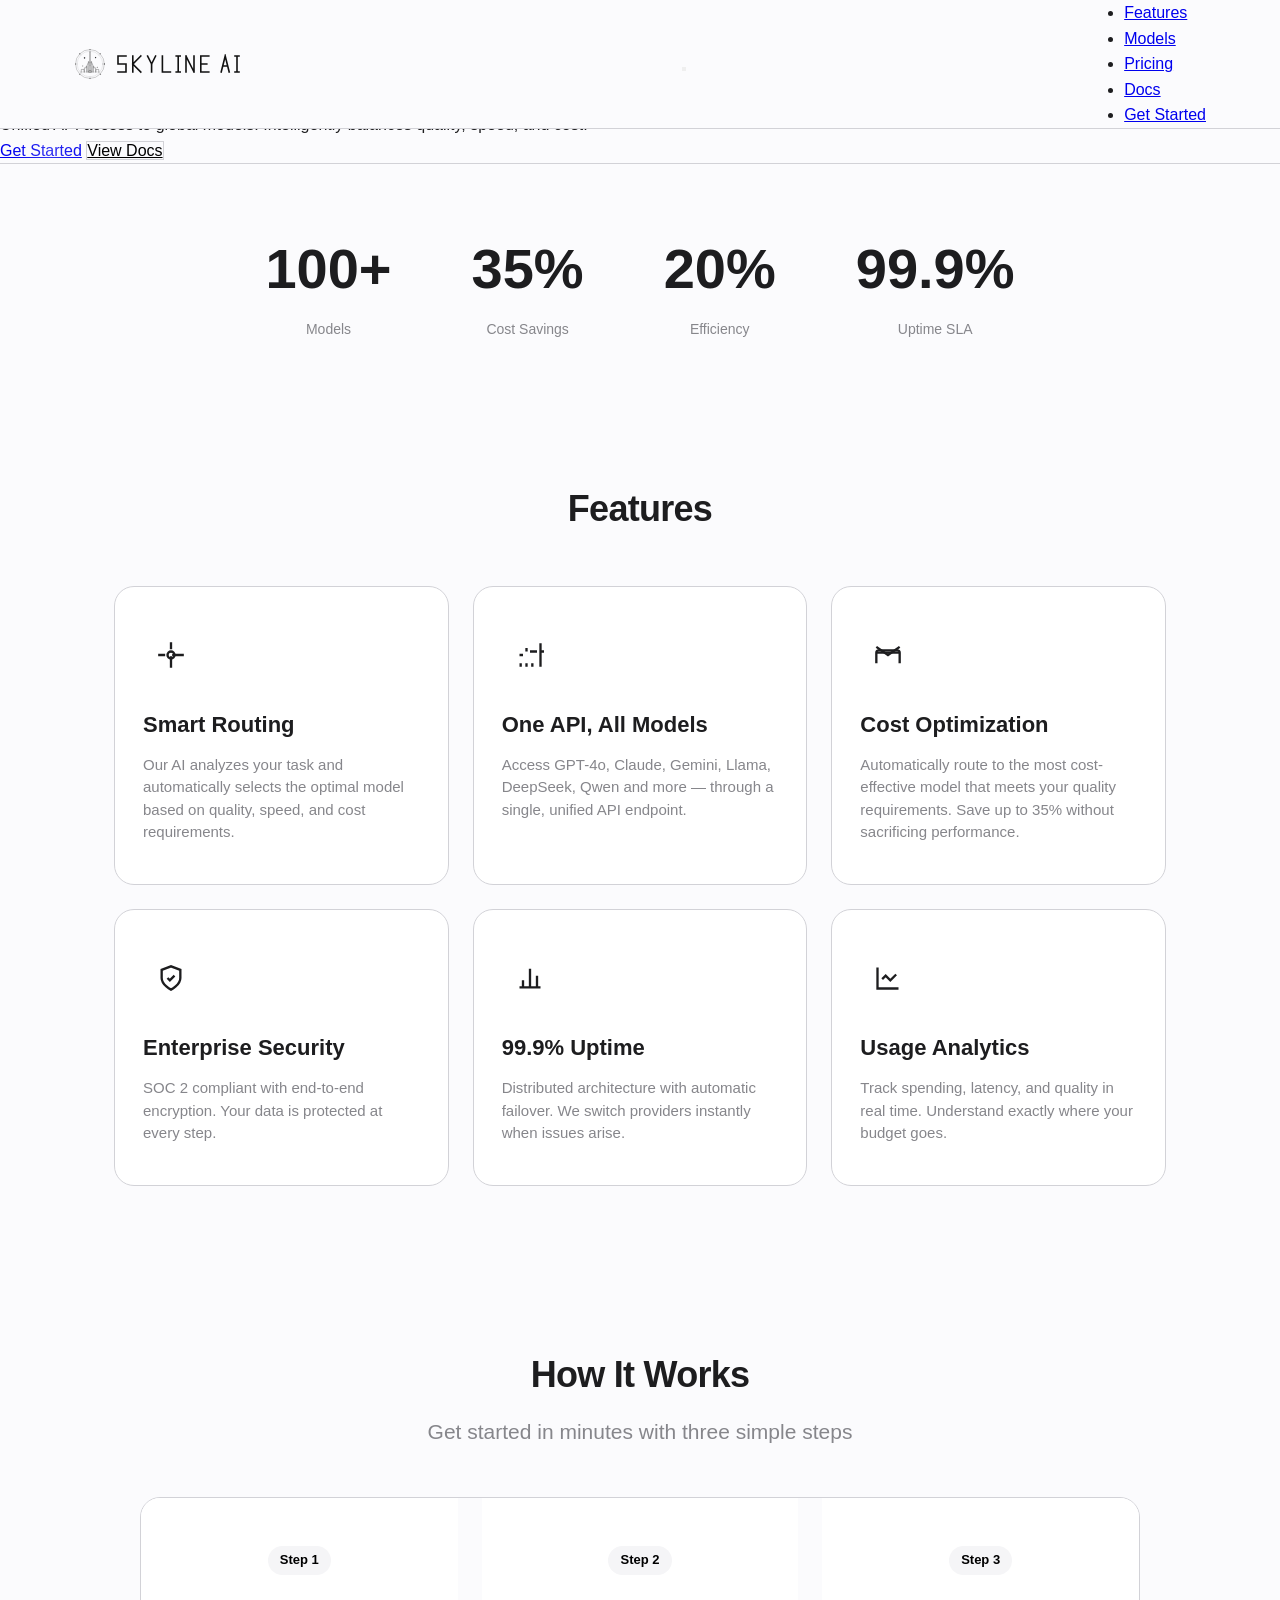
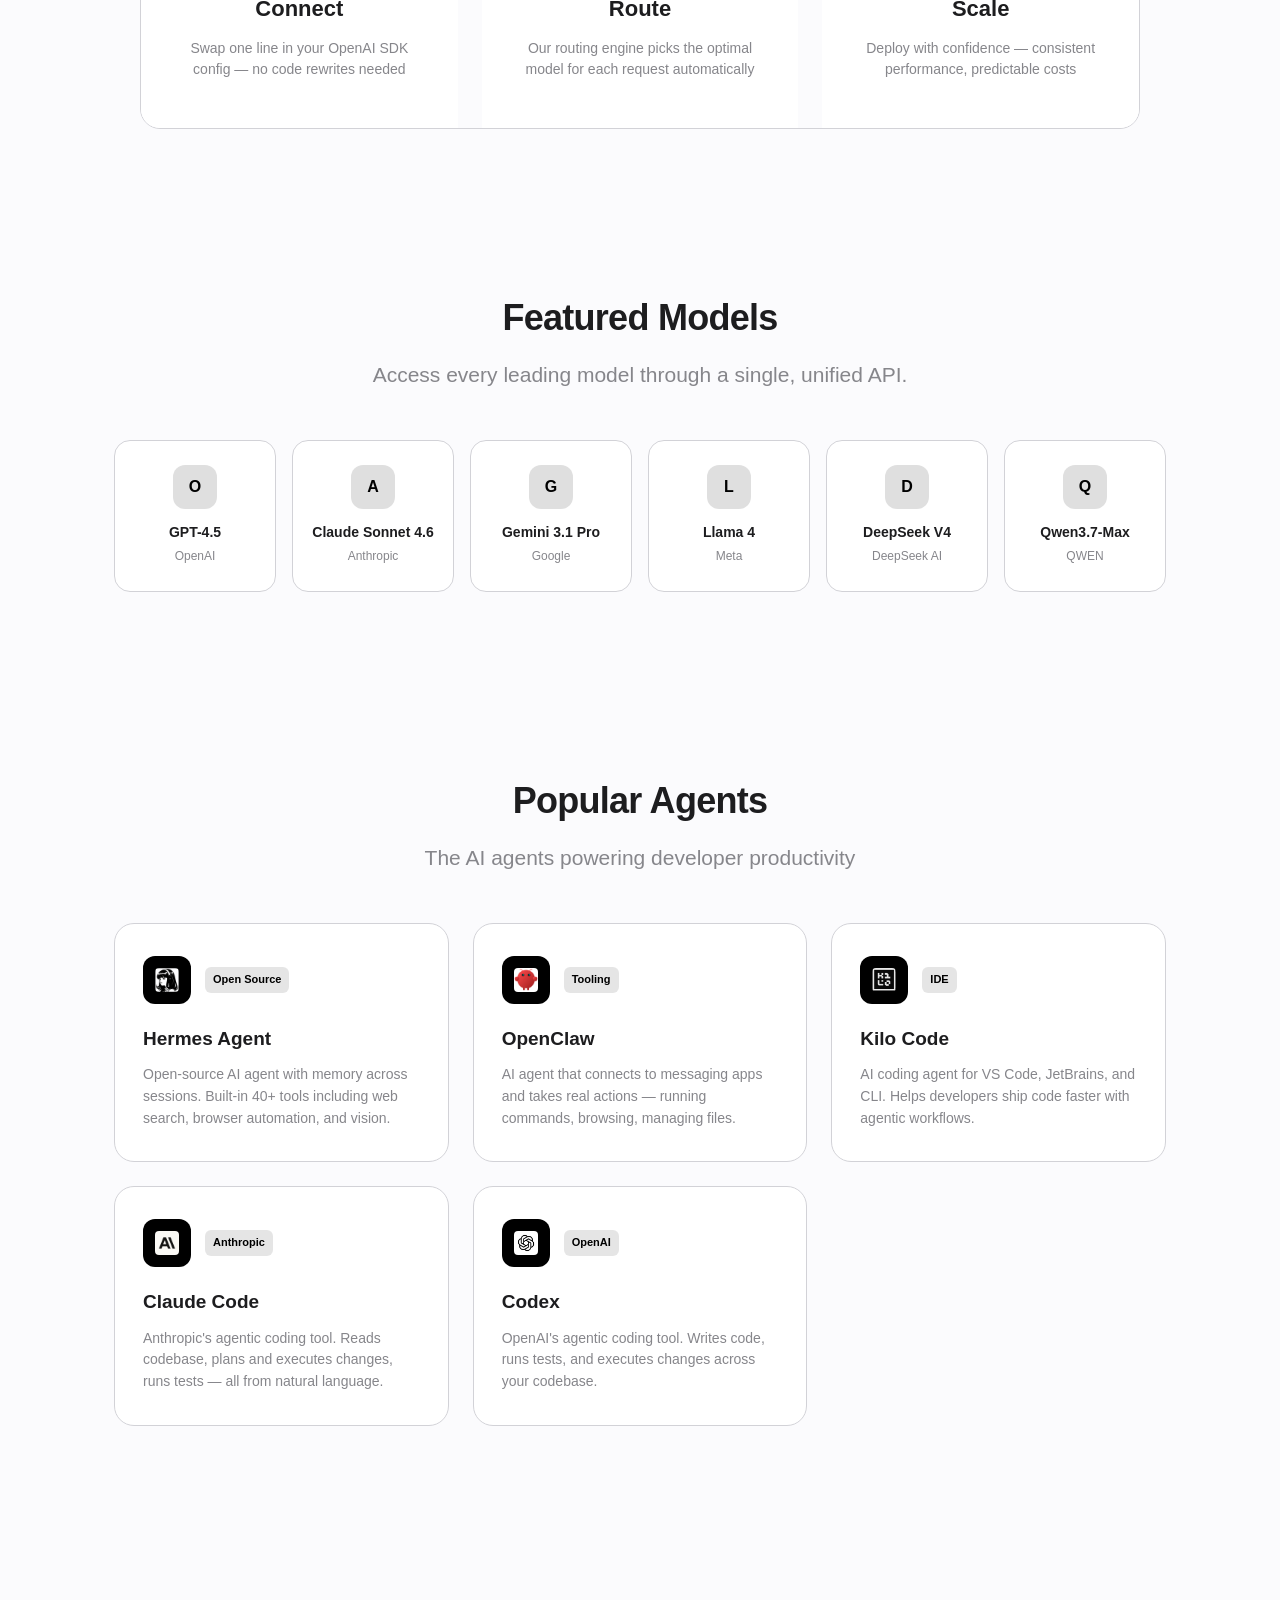
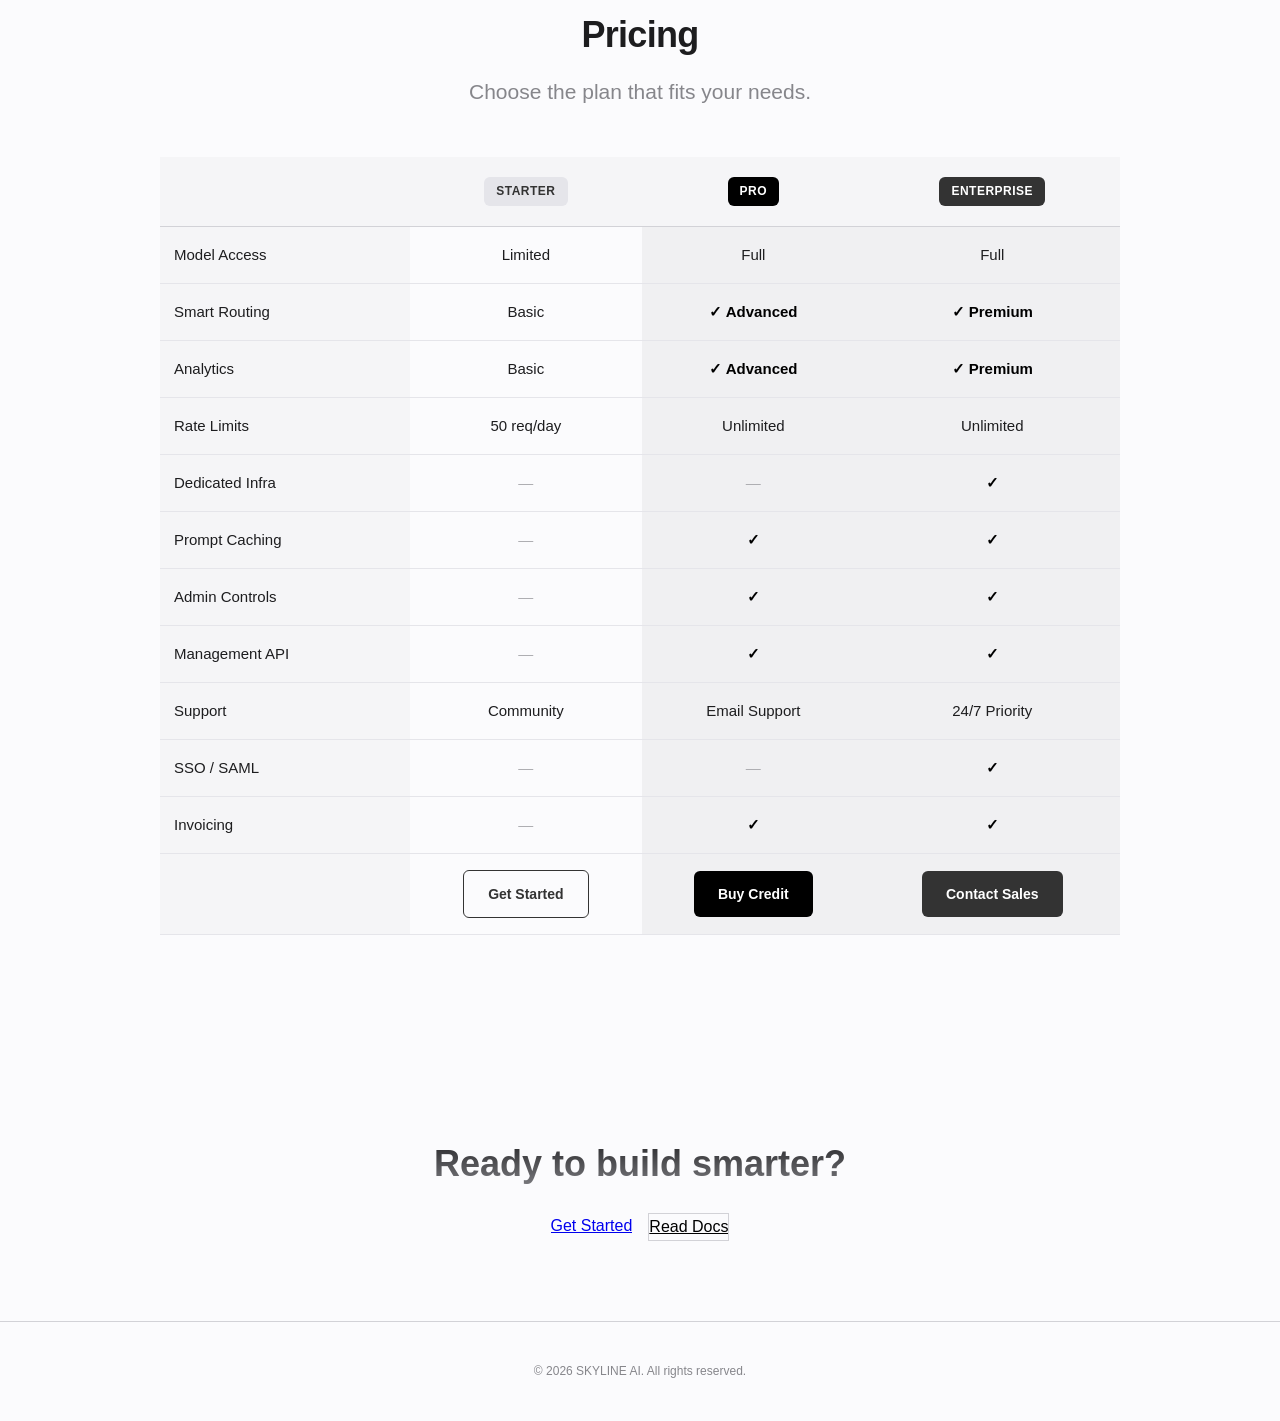
==== commit 6ab45469: "Unify light theme: drop dark mode (dead code, default was dark on mobile)" ====
--- a/index.html
+++ b/index.html
@@ -1,6 +1,6 @@
 <!DOCTYPE html>
 <!-- saved from url=(0032)https://skylineintelligence.top/ -->
-<html lang="en" data-theme="light"><head><meta http-equiv="Content-Type" content="text/html; charset=UTF-8">
+<html lang="en"><head><meta http-equiv="Content-Type" content="text/html; charset=UTF-8">
     
     <meta name="viewport" content="width=device-width, initial-scale=1.0">
     <meta name="description" content="One API for every major AI model. Intelligent routing that automatically selects the optimal model for your task.">
@@ -24,18 +24,6 @@
         }
 
         :root {
-            --bg-primary: #000000;
-            --bg-secondary: #000000;
-            --bg-tertiary: #1a1a1a;
-            --text-primary: #ffffff;
-            --text-secondary: #afafaf;
-            --accent: #ffffff;
-            --accent-hover: #e2e2e2;
-            --success: #32d74b;
-            --border: #333333;
-        }
-
-        [data-theme="light"] {
             --bg-primary: #fbfbfd;
             --bg-secondary: #ffffff;
             --bg-tertiary: #f5f5f7;
@@ -43,6 +31,7 @@
             --text-secondary: #86868b;
             --accent: #000000;
             --accent-hover: #333333;
+            --success: #1c7c46;
             --border: #d2d2d7;
         }
 
@@ -120,10 +109,15 @@
             display: block;
         }
 
-        /* Default (light theme): show ink version with black lines */
-        .logo-mark--reverse { display: none; }
-        [data-theme="dark"] .logo-mark--ink { display: none; }
-        [data-theme="dark"] .logo-mark--reverse { display: block; }
+        .logo-wordmark {
+            height: 1.25rem;
+            width: auto;
+            flex-shrink: 0;
+            display: block;
+        }
+
+        /* Brand mark — light theme only (black lines on light bg) */
+        .logo-mark {
 
         .logo-wordmark {
             height: 1.25rem;
@@ -131,10 +125,6 @@
             flex-shrink: 0;
             display: block;
             filter: none;
-        }
-
-        [data-theme="dark"] .logo-wordmark {
-            filter: invert(1);
         }
 
         nav ul {
@@ -281,27 +271,6 @@
             }
         }
 
-        /* Theme toggle */
-        .theme-toggle {
-            color: var(--text-secondary);
-            font-size: 14px;
-            cursor: pointer;
-            transition: color 0.3s;
-            background: none;
-            border: none;
-            padding: 0;
-        }
-
-        .theme-toggle:hover {
-            color: var(--text-primary);
-        }
-
-        .theme-toggle:focus-visible {
-            outline: 2px solid var(--accent);
-            outline-offset: 2px;
-            border-radius: 4px;
-        }
-
         .hero {
             padding: 160px 24px 80px;
             text-align: center;
@@ -330,51 +299,51 @@
             opacity: 0;
         }
 
-        [data-theme="light"] .hero h1 {
+        .hero h1 {
             color: #000000;
             -webkit-text-fill-color: #000000;
         }
 
-        /* Pricing - Light theme */
-        [data-theme="light"] .pricing-card {
+        /* Pricing */
+        .pricing-card {
             background: #ffffff;
             border-color: #e5e5e7;
             box-shadow: 0 4px 20px rgba(0, 0, 0, 0.08);
         }
 
-        [data-theme="light"] .pricing-card::before {
+        .pricing-card::before {
             background: #000000;
         }
 
-        [data-theme="light"] .pricing-card.featured {
+        .pricing-card.featured {
             background: #ffffff;
             border-color: var(--accent);
         }
 
-        [data-theme="light"] .pricing-card:hover {
+        .pricing-card:hover {
             transform: translateY(-4px);
             border-color: var(--accent);
             box-shadow: 0 10px 30px rgba(0, 0, 0, 0.1);
         }
 
-        [data-theme="light"] .pricing-card.featured .badge {
+        .pricing-card.featured .badge {
             background: var(--accent); color: var(--bg-primary);
         }
 
-        [data-theme="light"] .pricing-card h3 {
+        .pricing-card h3 {
             color: #1d1d1f;
         }
 
-        [data-theme="light"] .pricing-card .price {
+        .pricing-card .price {
             color: #1d1d1f;
         }
 
-        [data-theme="light"] .pricing-card ul li {
+        .pricing-card ul li {
             color: #6e6e73;
             border-color: #e5e5e7;
         }
 
-        [data-theme="light"] .pricing-card ul li::before {
+        .pricing-card ul li::before {
             color: var(--success);
         }
 
@@ -1539,8 +1508,7 @@
     <nav>
         <div class="container">
             <a href="https://skylineintelligence.top/#" class="logo">
-                <img class="logo-mark logo-mark--ink" src="./linework-logo/logo-skyline.svg" alt="SKYLINE AI" width="32" height="32">
-                <img class="logo-mark logo-mark--reverse" src="./linework-logo/logo-skyline-reverse.svg" alt="SKYLINE AI" width="32" height="32">
+                <img class="logo-mark" src="./linework-logo/logo-skyline.svg" alt="SKYLINE AI" width="32" height="32">
                 <img class="logo-wordmark" src="./linework-logo/wordmark-skyline-ai.svg" alt="SKYLINE AI" height="20">
             </a>
             <div class="nav-right">
@@ -1844,36 +1812,6 @@
     </footer>
 
     <script>
-        // Theme toggle
-        function toggleTheme() {
-            const html = document.documentElement;
-            const btn = document.querySelector('.theme-toggle');
-            
-            if (html.dataset.theme === 'light') {
-                html.dataset.theme = 'dark';
-                btn.textContent = '🌙';
-                localStorage.setItem('theme', 'dark');
-            } else {
-                html.dataset.theme = 'light';
-                btn.textContent = '☀️';
-                localStorage.setItem('theme', 'light');
-            }
-        }
-
-        // Initialize theme from localStorage
-        (function initTheme() {
-            const saved = localStorage.getItem('theme') || 'dark';
-            const btn = document.querySelector('.theme-toggle');
-            
-            if (saved === 'light') {
-                document.documentElement.dataset.theme = 'light';
-                btn.textContent = '☀️';
-            } else {
-                document.documentElement.dataset.theme = 'dark';
-                btn.textContent = '🌙';
-            }
-        })();
-
         // Mobile menu toggle
         function toggleMenu() {
             const navUl = document.querySelector('nav ul');
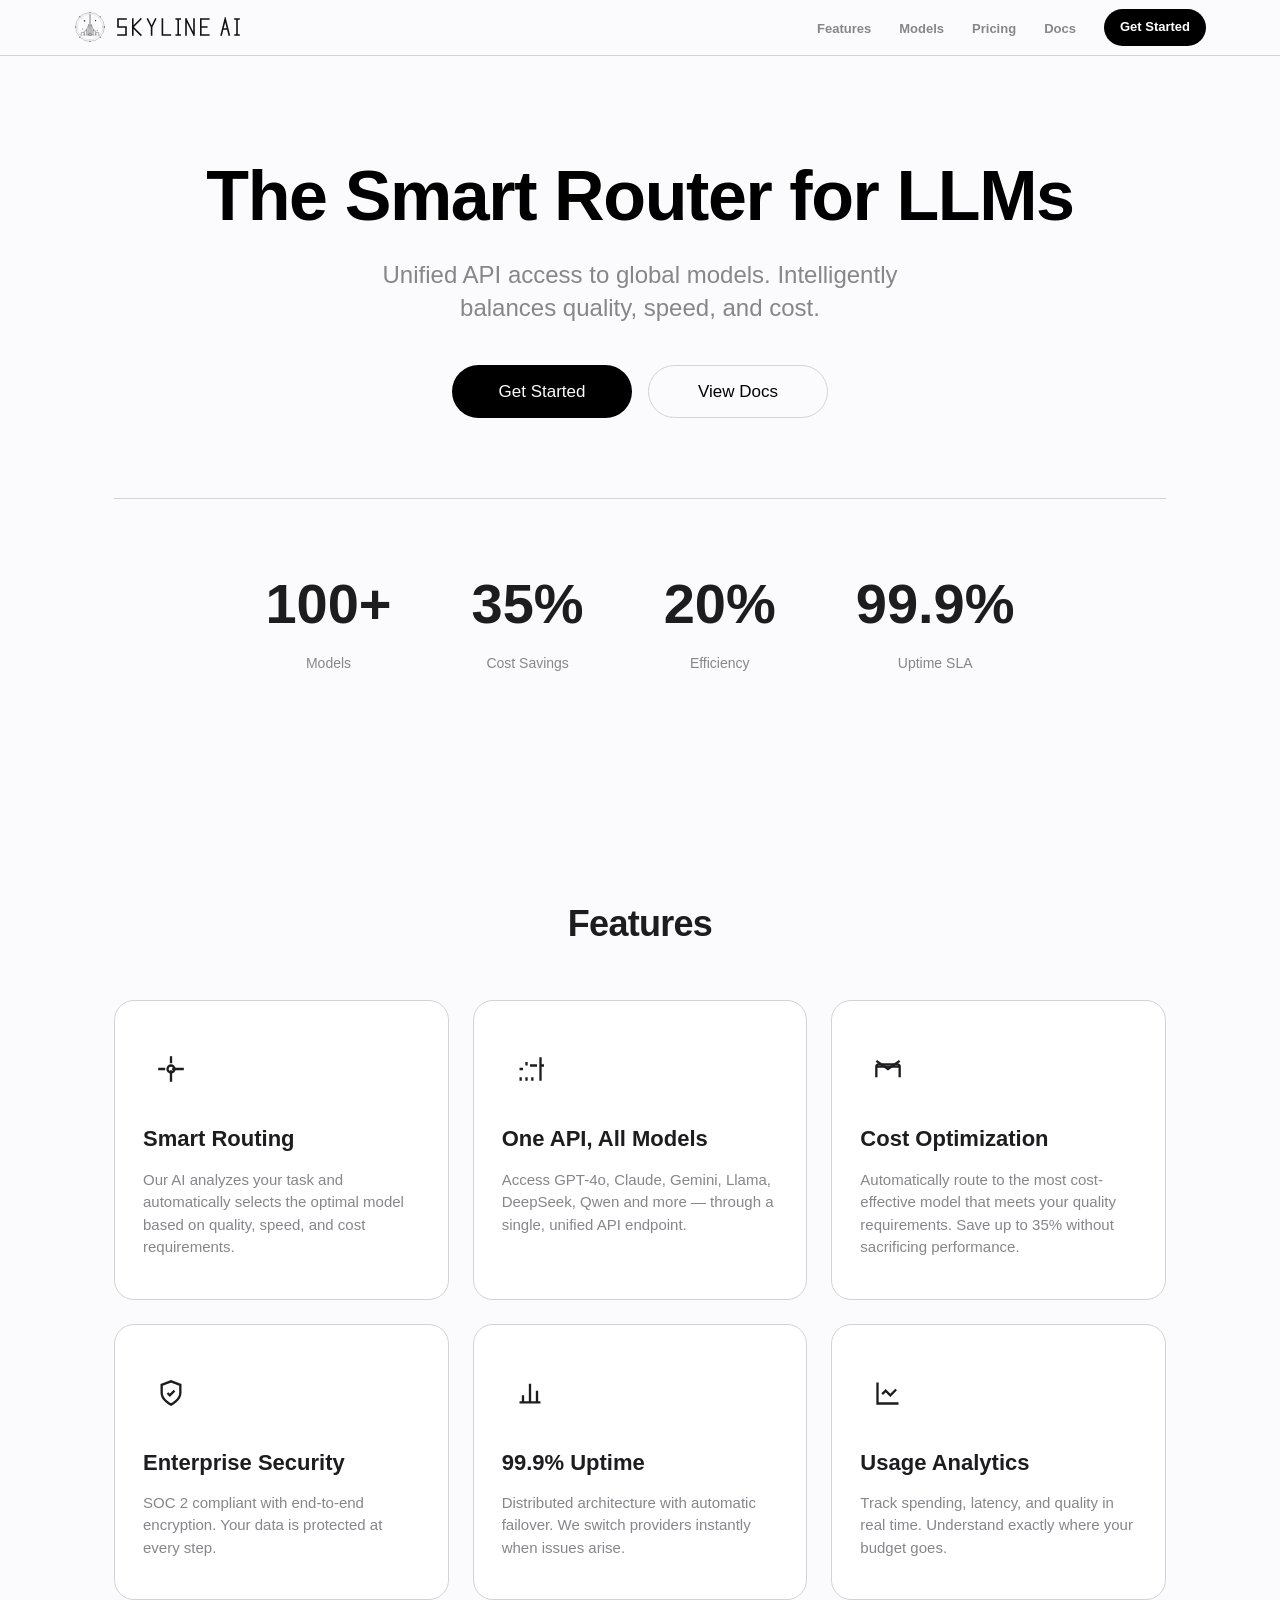
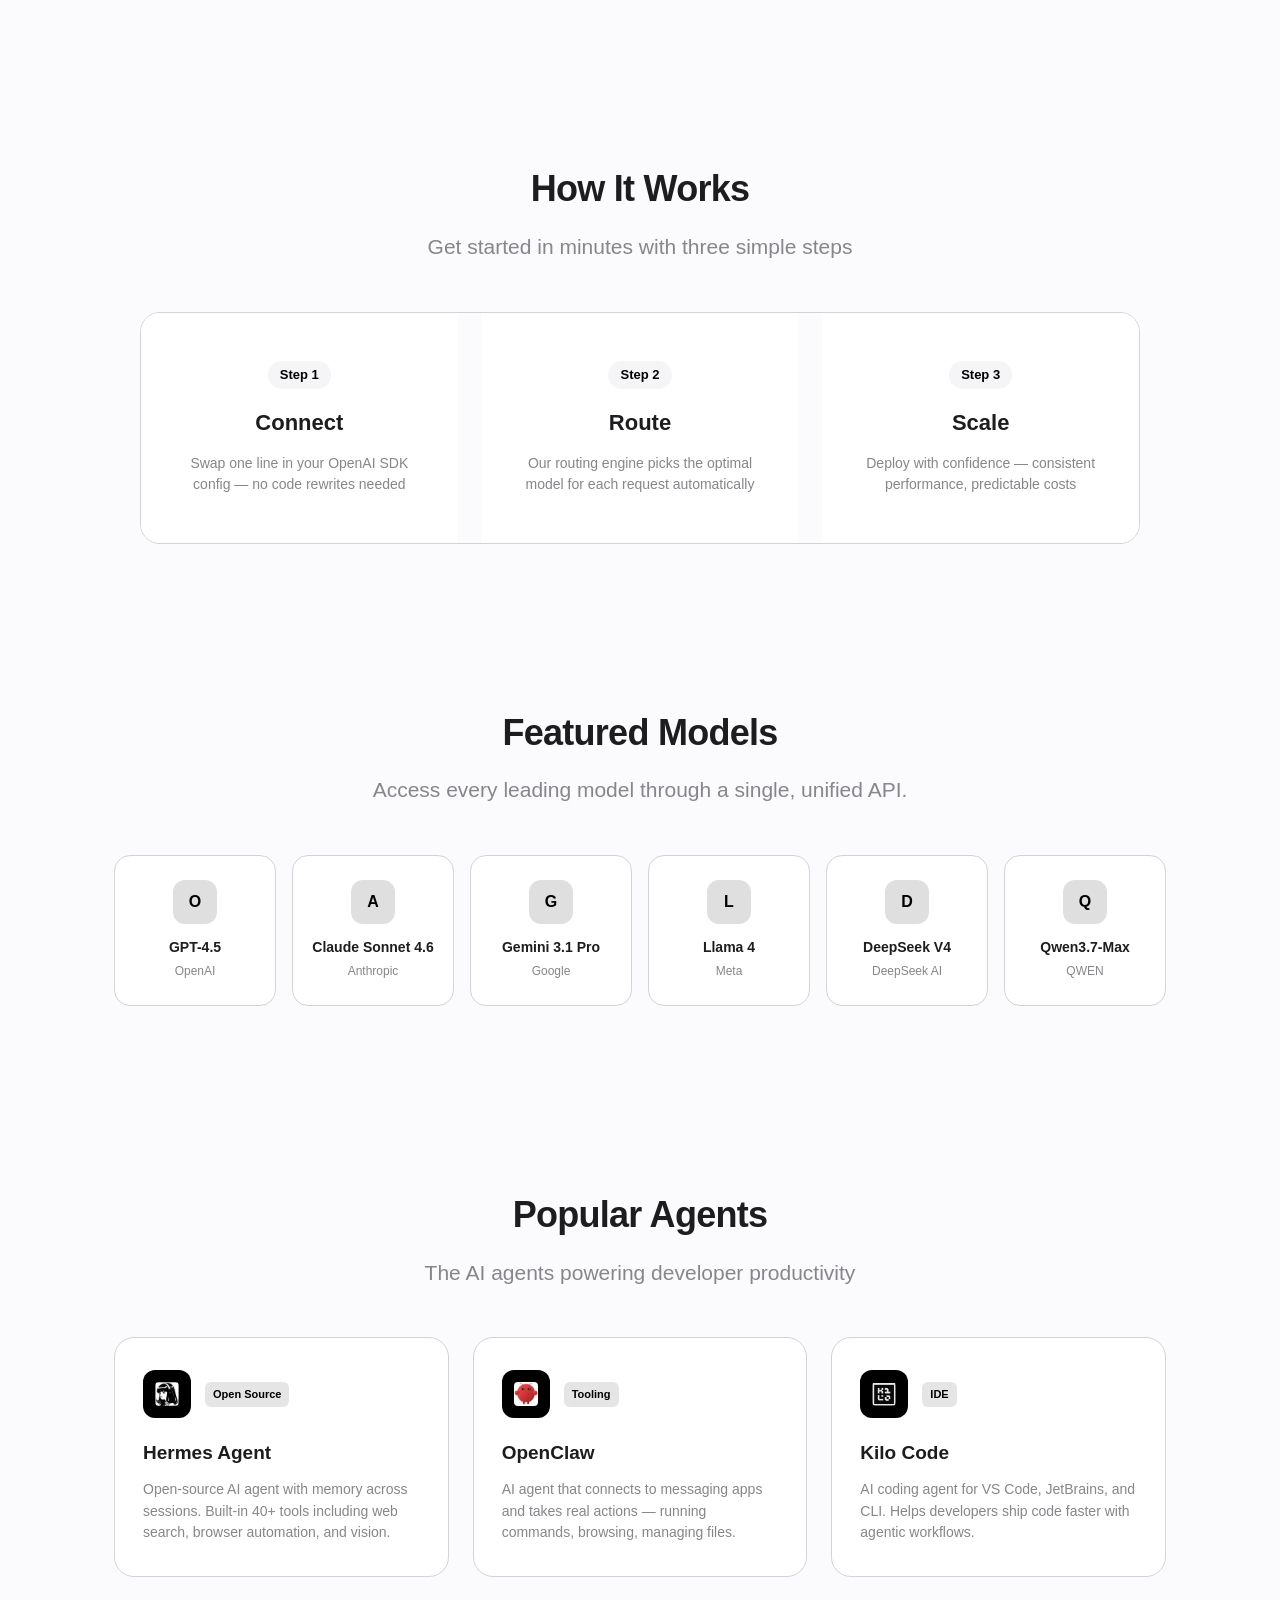
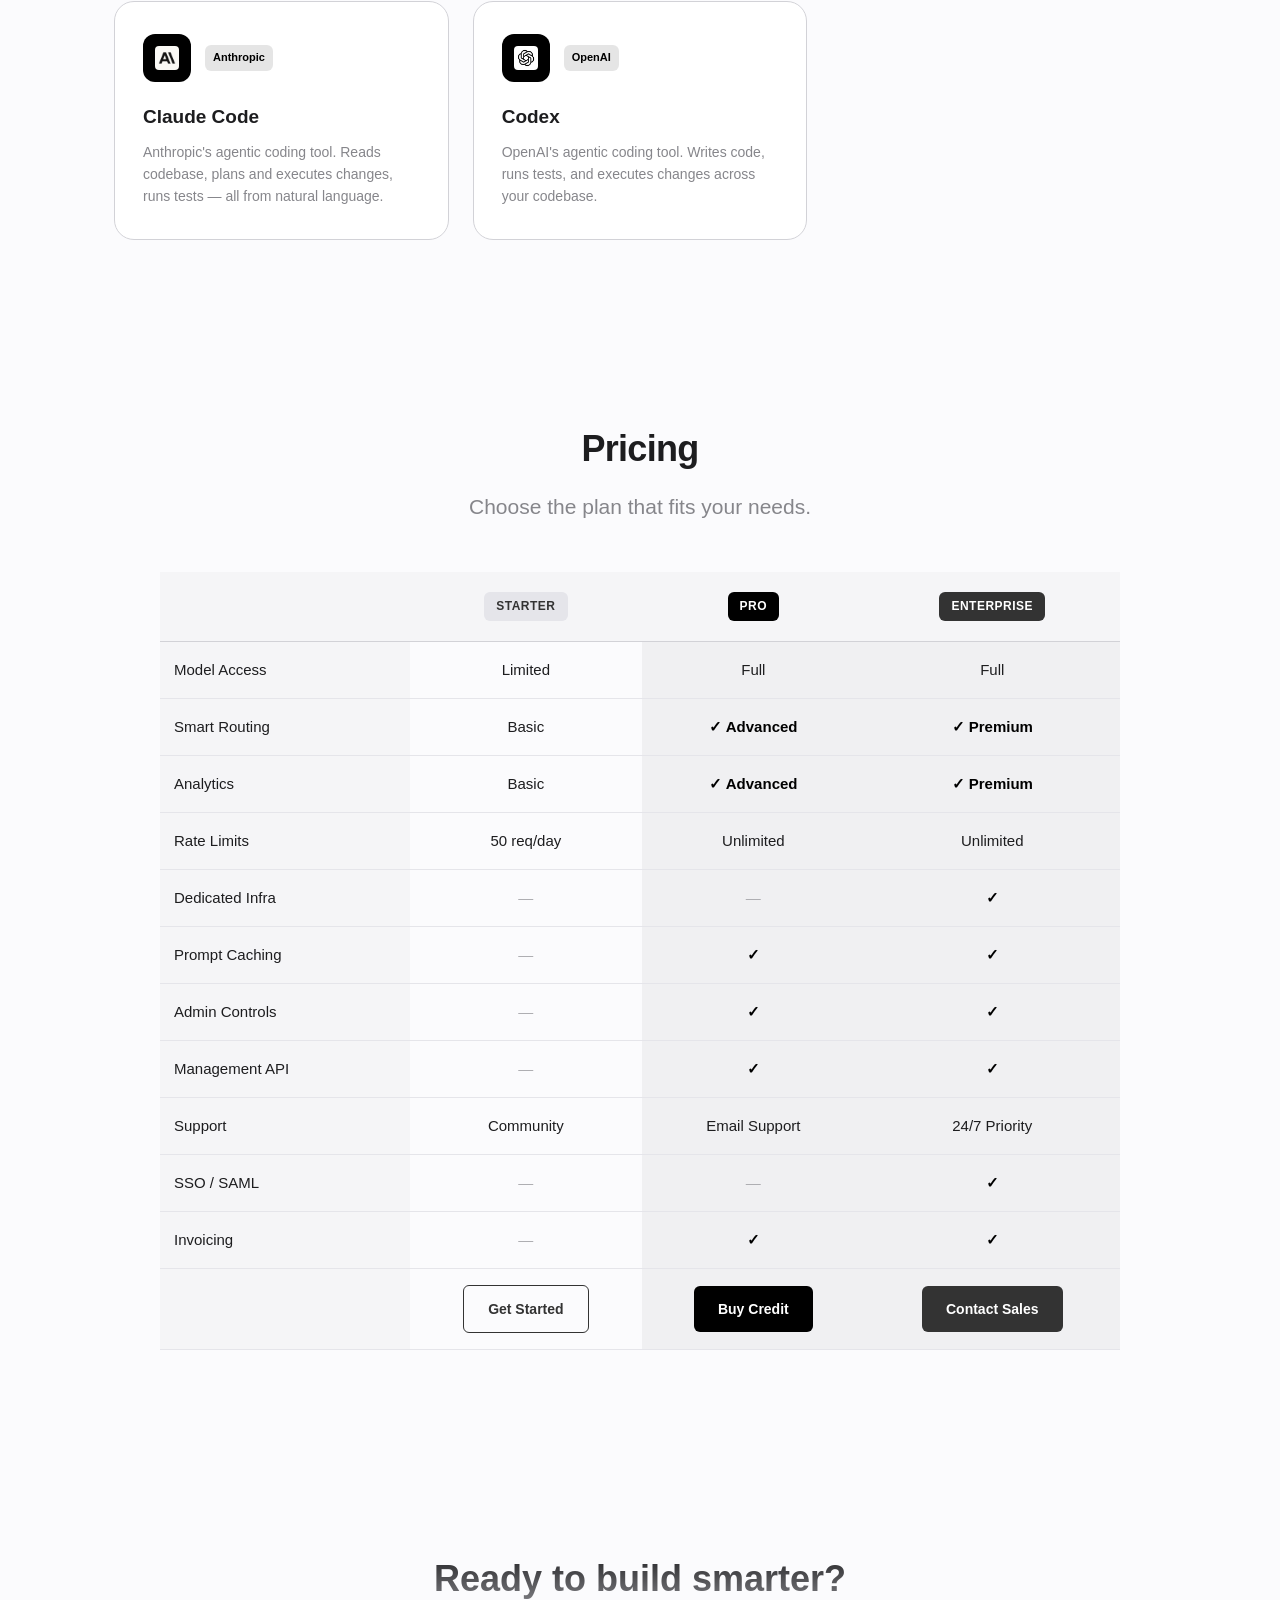
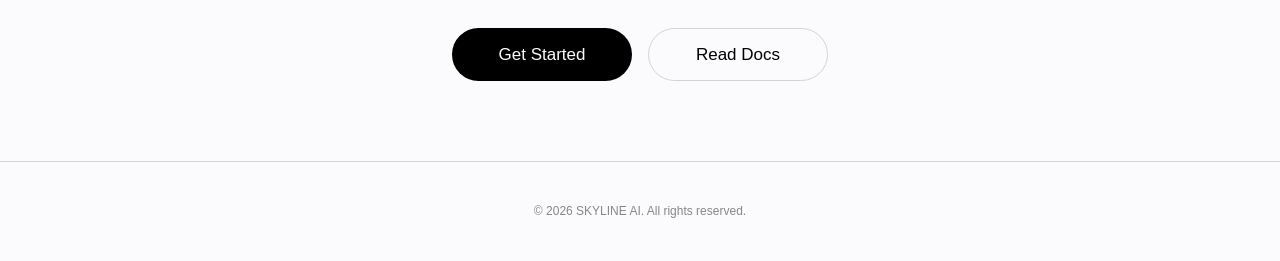
==== commit 72425c55: "Fix: CSS syntax error — orphaned .logo-mark block broke all styles after line 121" ====
--- a/index.html
+++ b/index.html
@@ -115,9 +115,6 @@
             flex-shrink: 0;
             display: block;
         }
-
-        /* Brand mark — light theme only (black lines on light bg) */
-        .logo-mark {
 
         .logo-wordmark {
             height: 1.25rem;
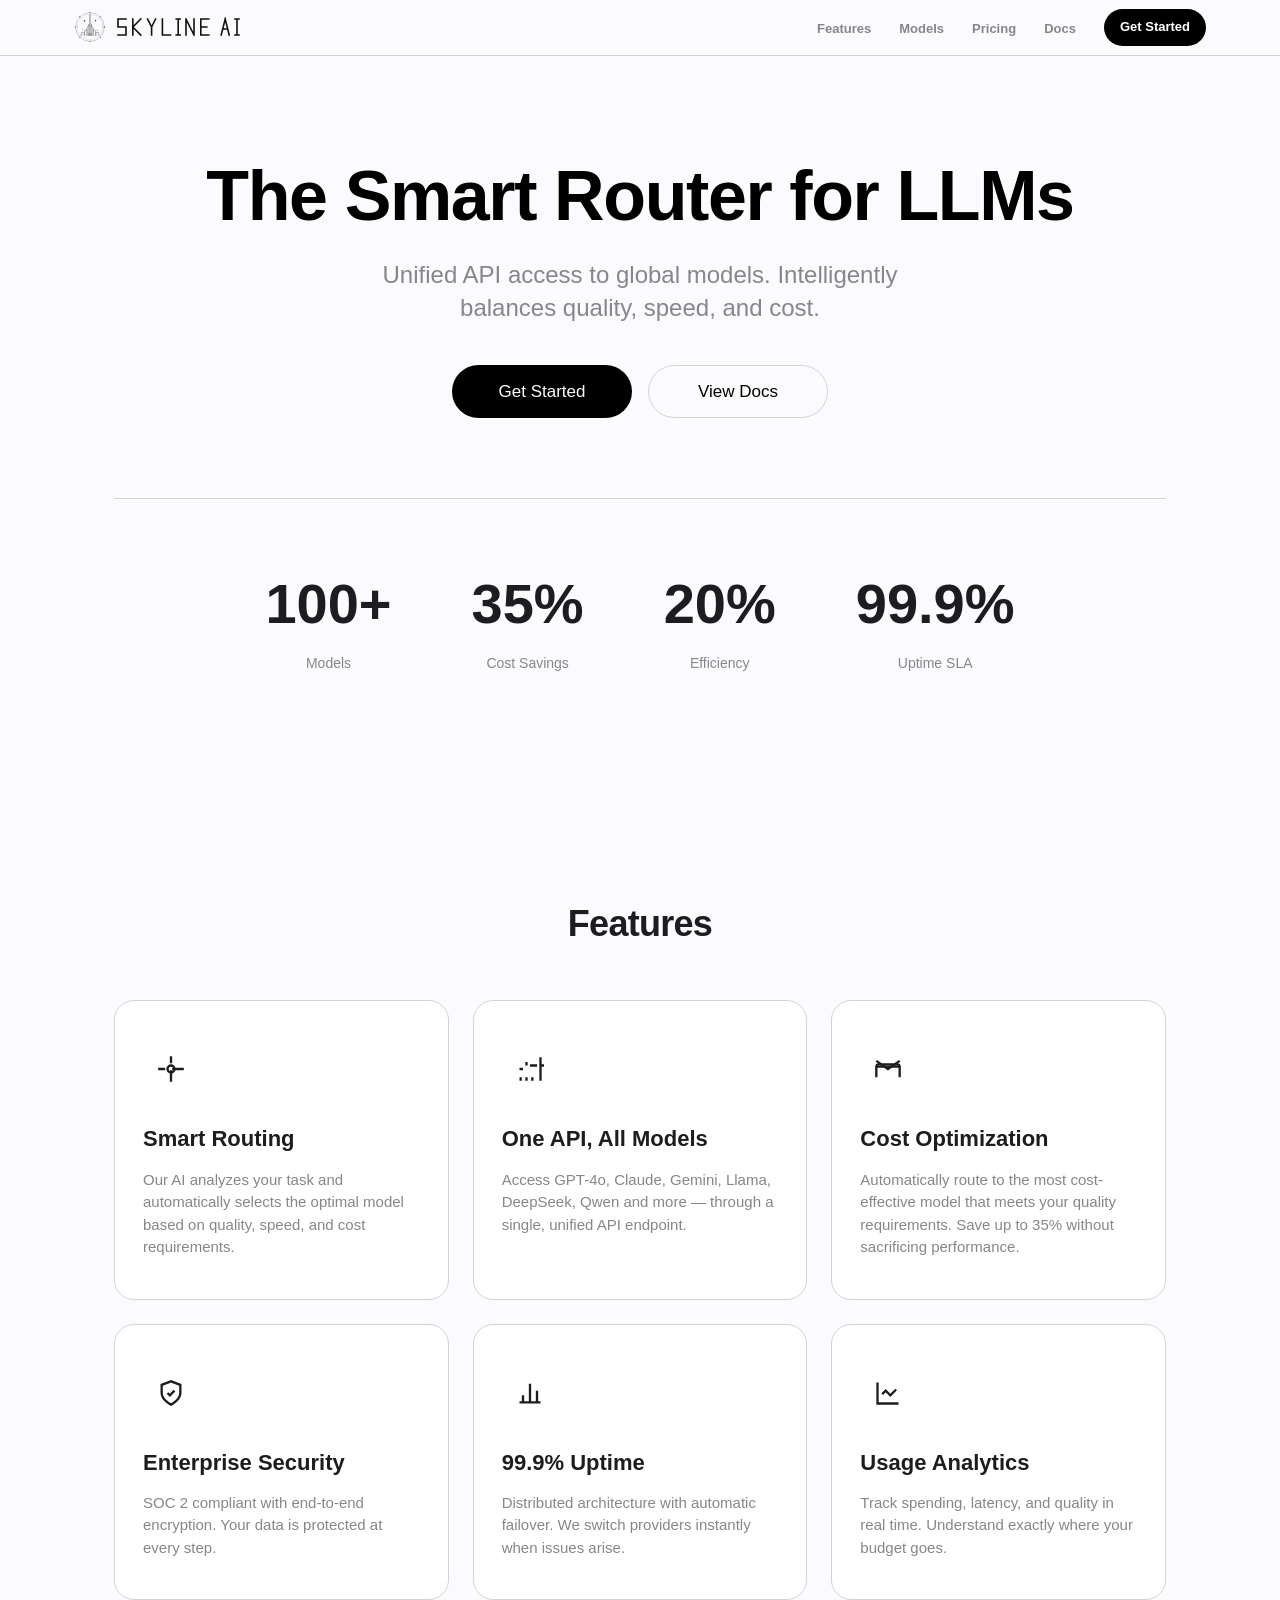
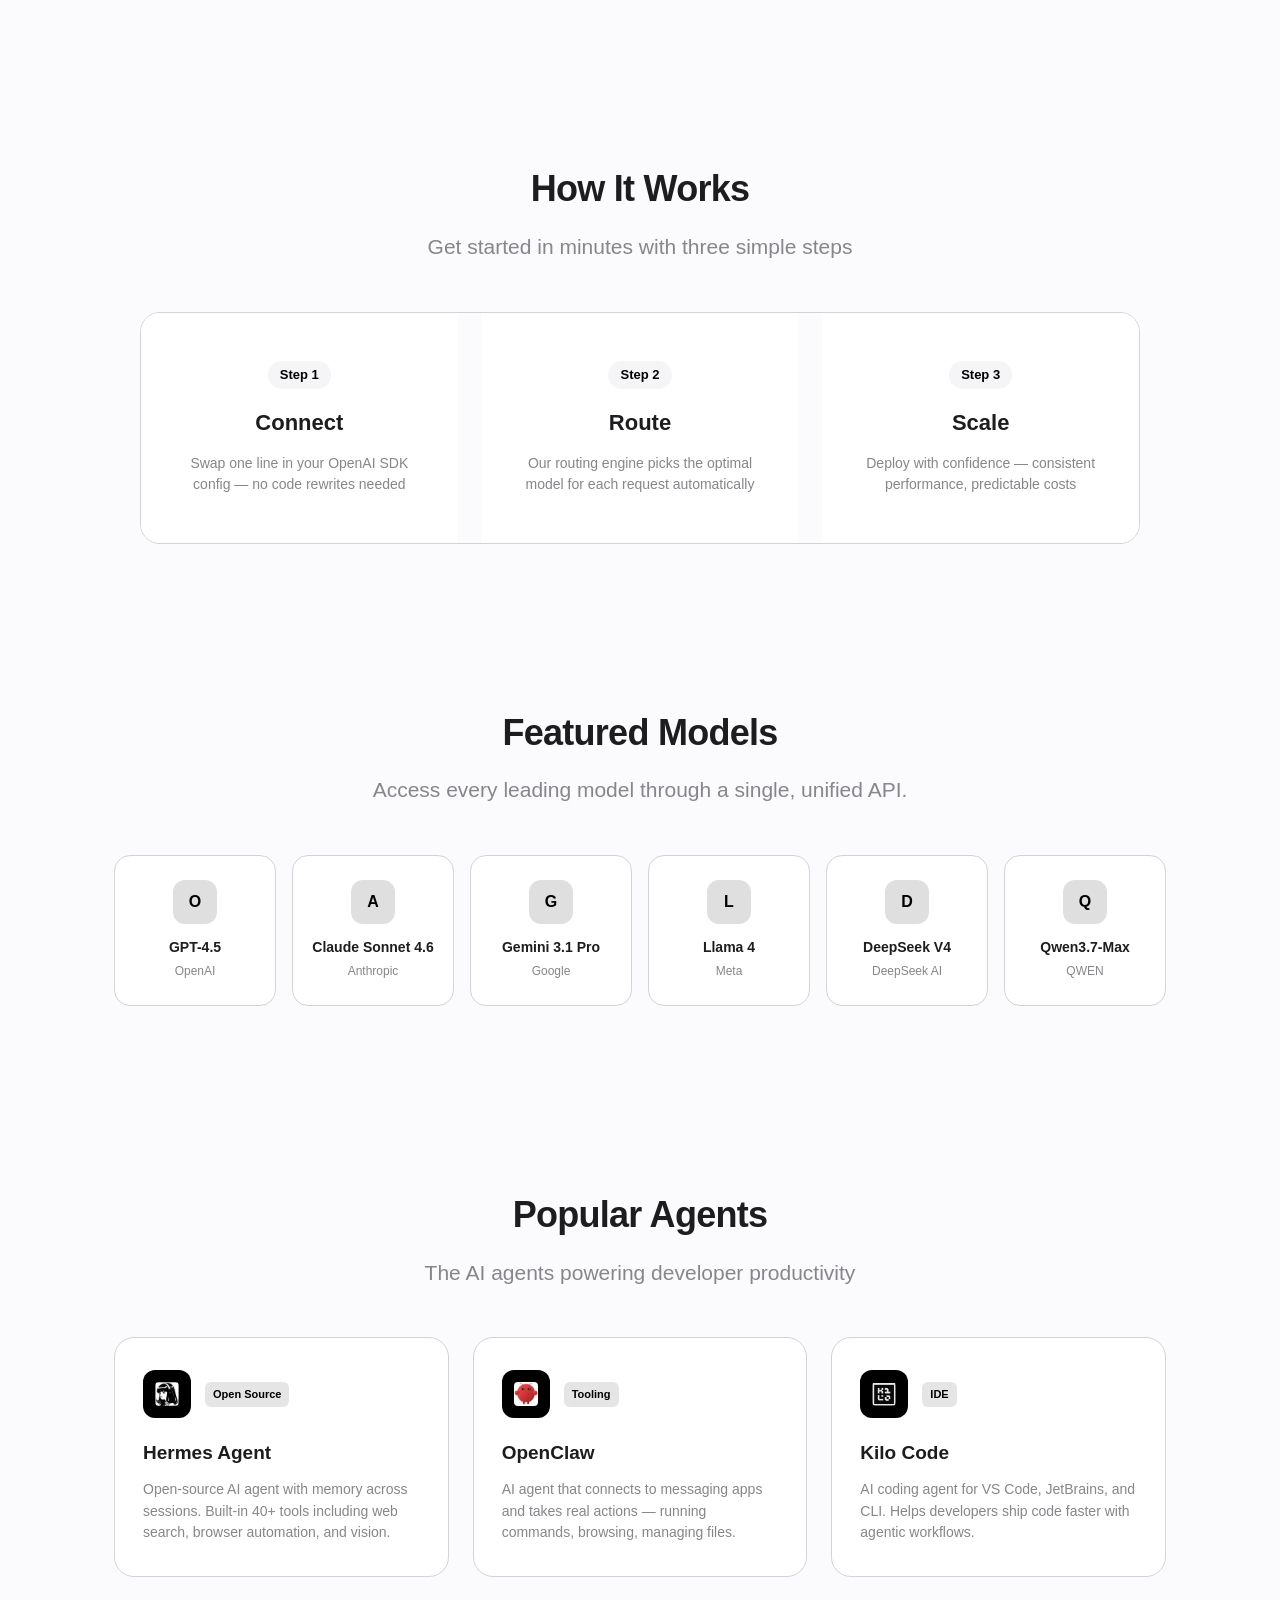
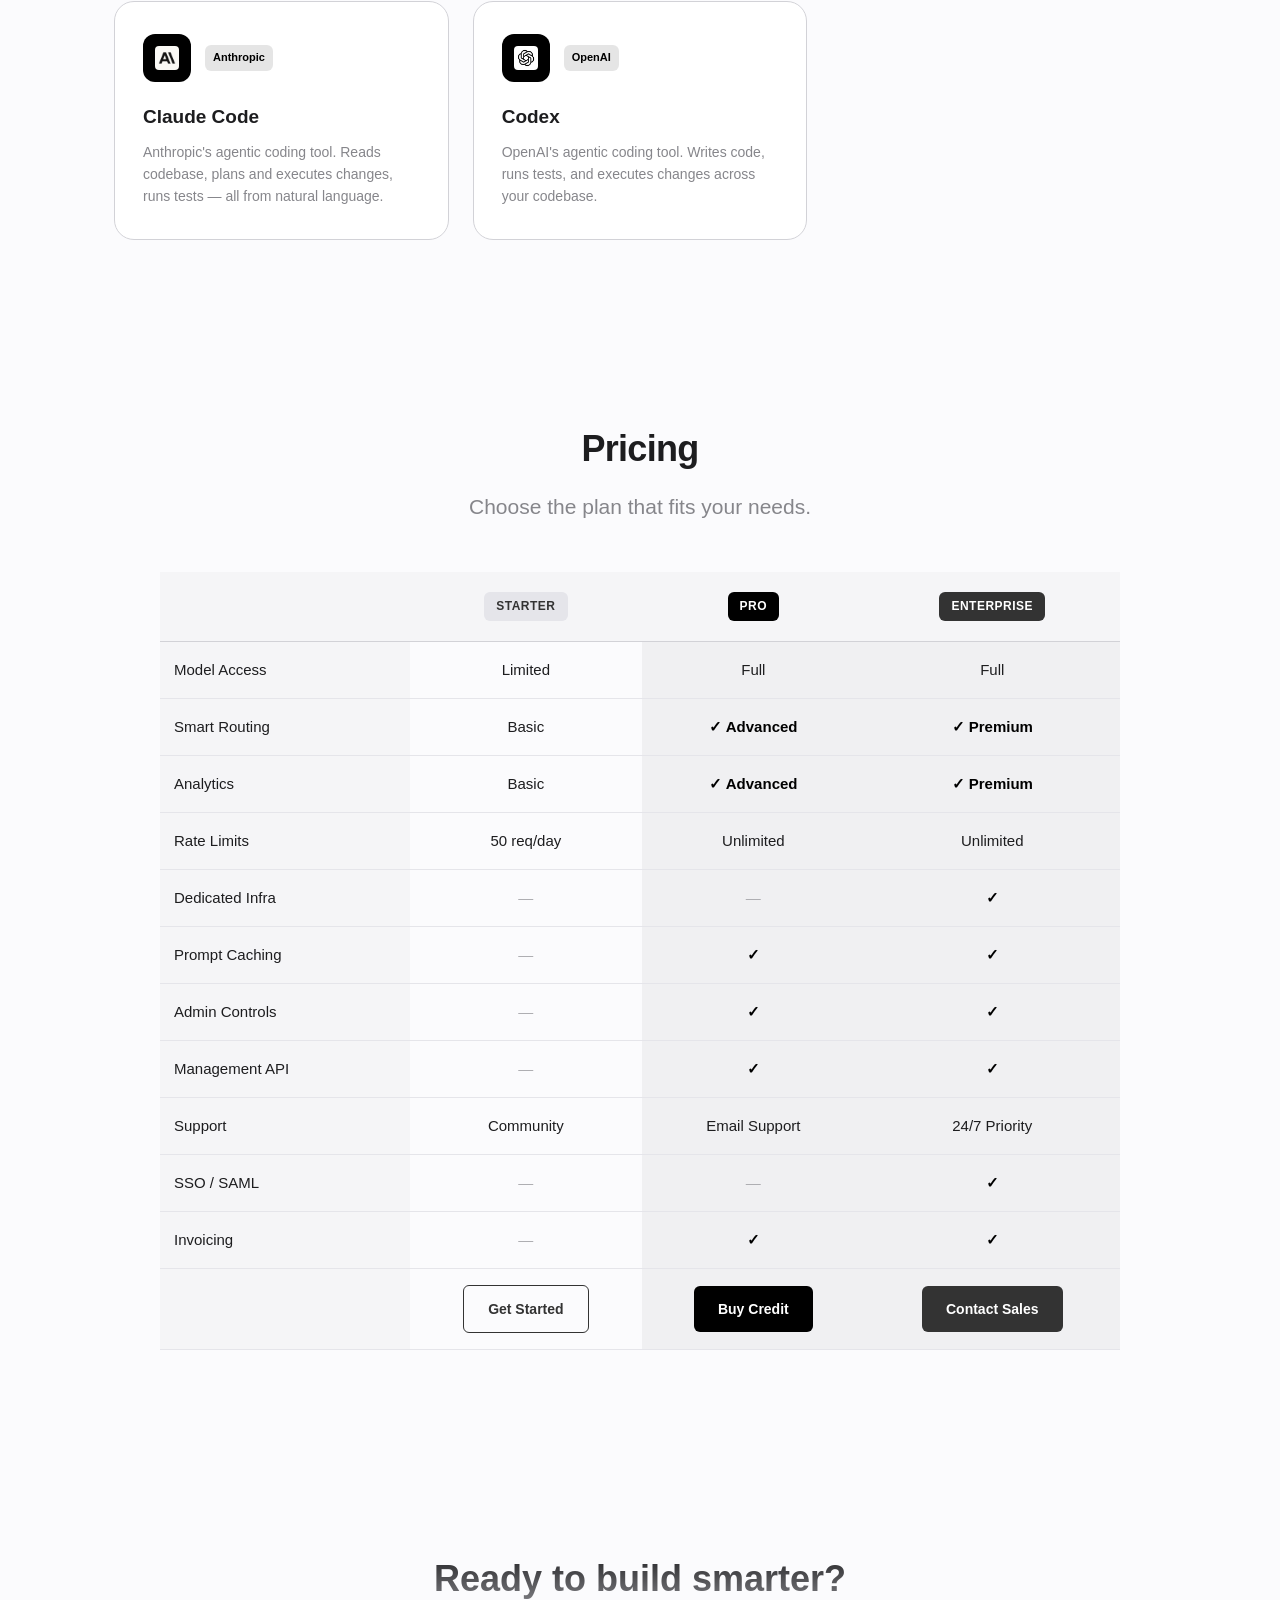
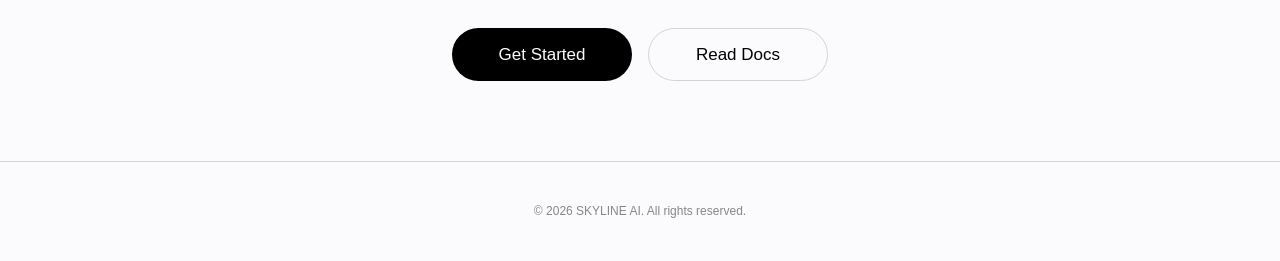
==== commit 59f8e716: "Fix: nav stays light on scroll — remove initNavScroll (was forcing black bg)" ====
--- a/index.html
+++ b/index.html
@@ -1833,21 +1833,6 @@
             });
         })();
 
-        // Navbar background on scroll
-        (function initNavScroll() {
-            const nav = document.querySelector('nav');
-            window.addEventListener('scroll', () => {
-                if (window.scrollY > 50) {
-                    nav.style.background = 'rgba(0, 0, 0, 0.9)';
-                    if (document.documentElement.dataset.theme === 'light') {
-                        nav.style.background = 'rgba(251, 251, 253, 0.9)';
-                    }
-                } else {
-                    nav.style.background = 'var(--bg-primary)';
-                }
-            }, { passive: true });
-        })();
-
         // Task selection demo
         function selectTask(element, taskType) {
             document.querySelectorAll('.task-option').forEach(opt => opt.classList.remove('selected'));
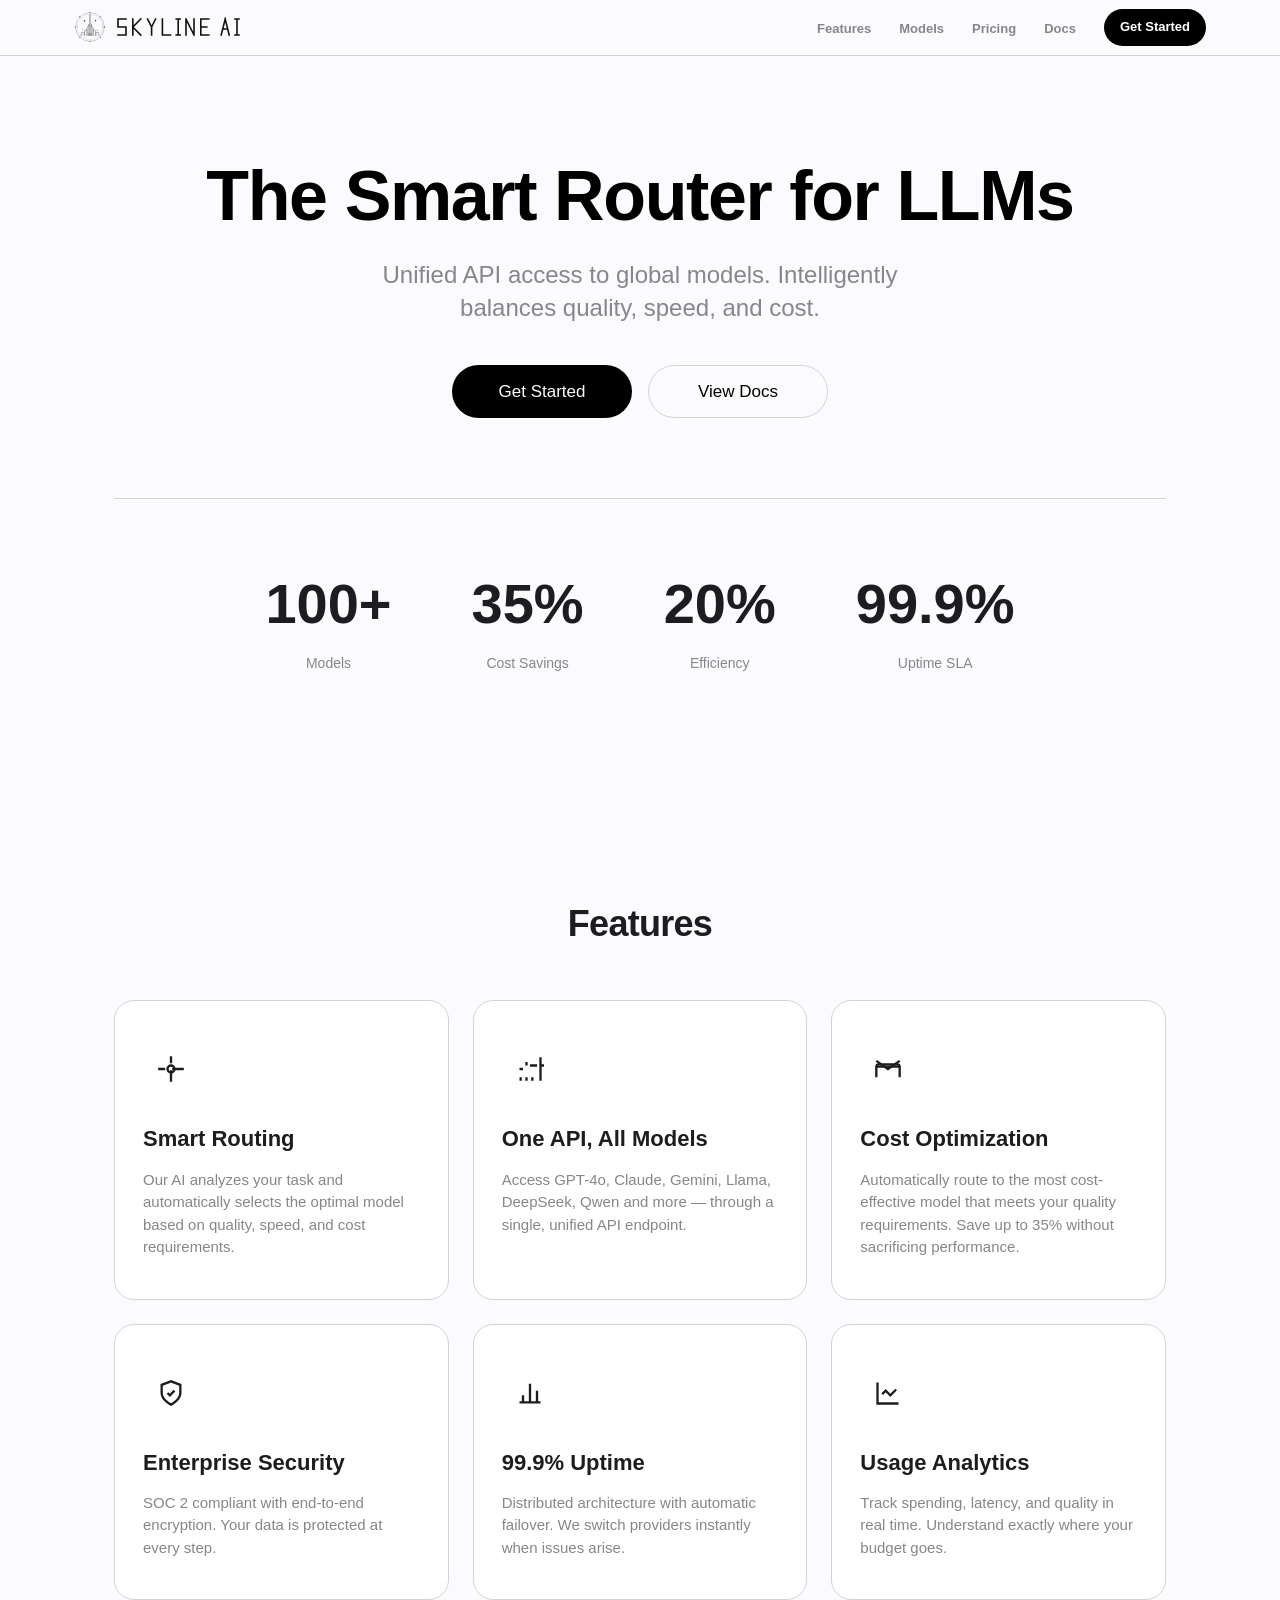
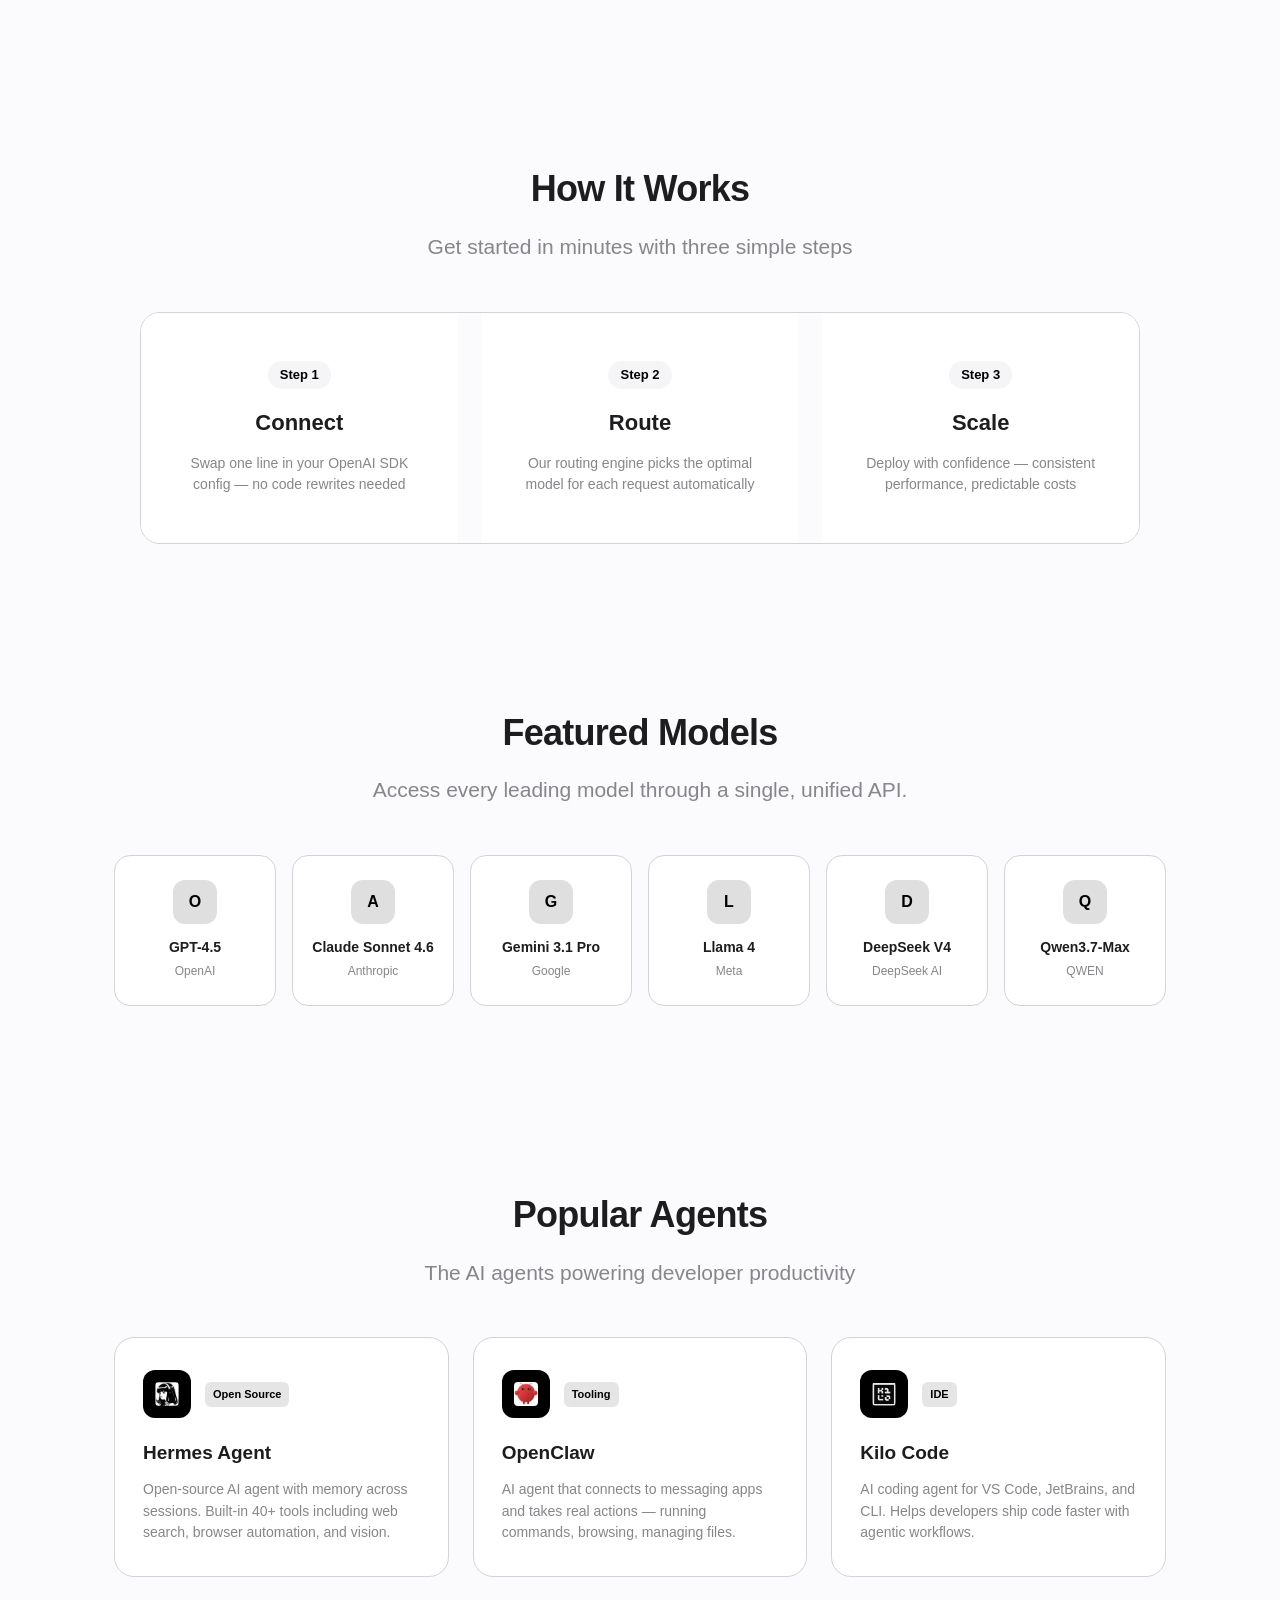
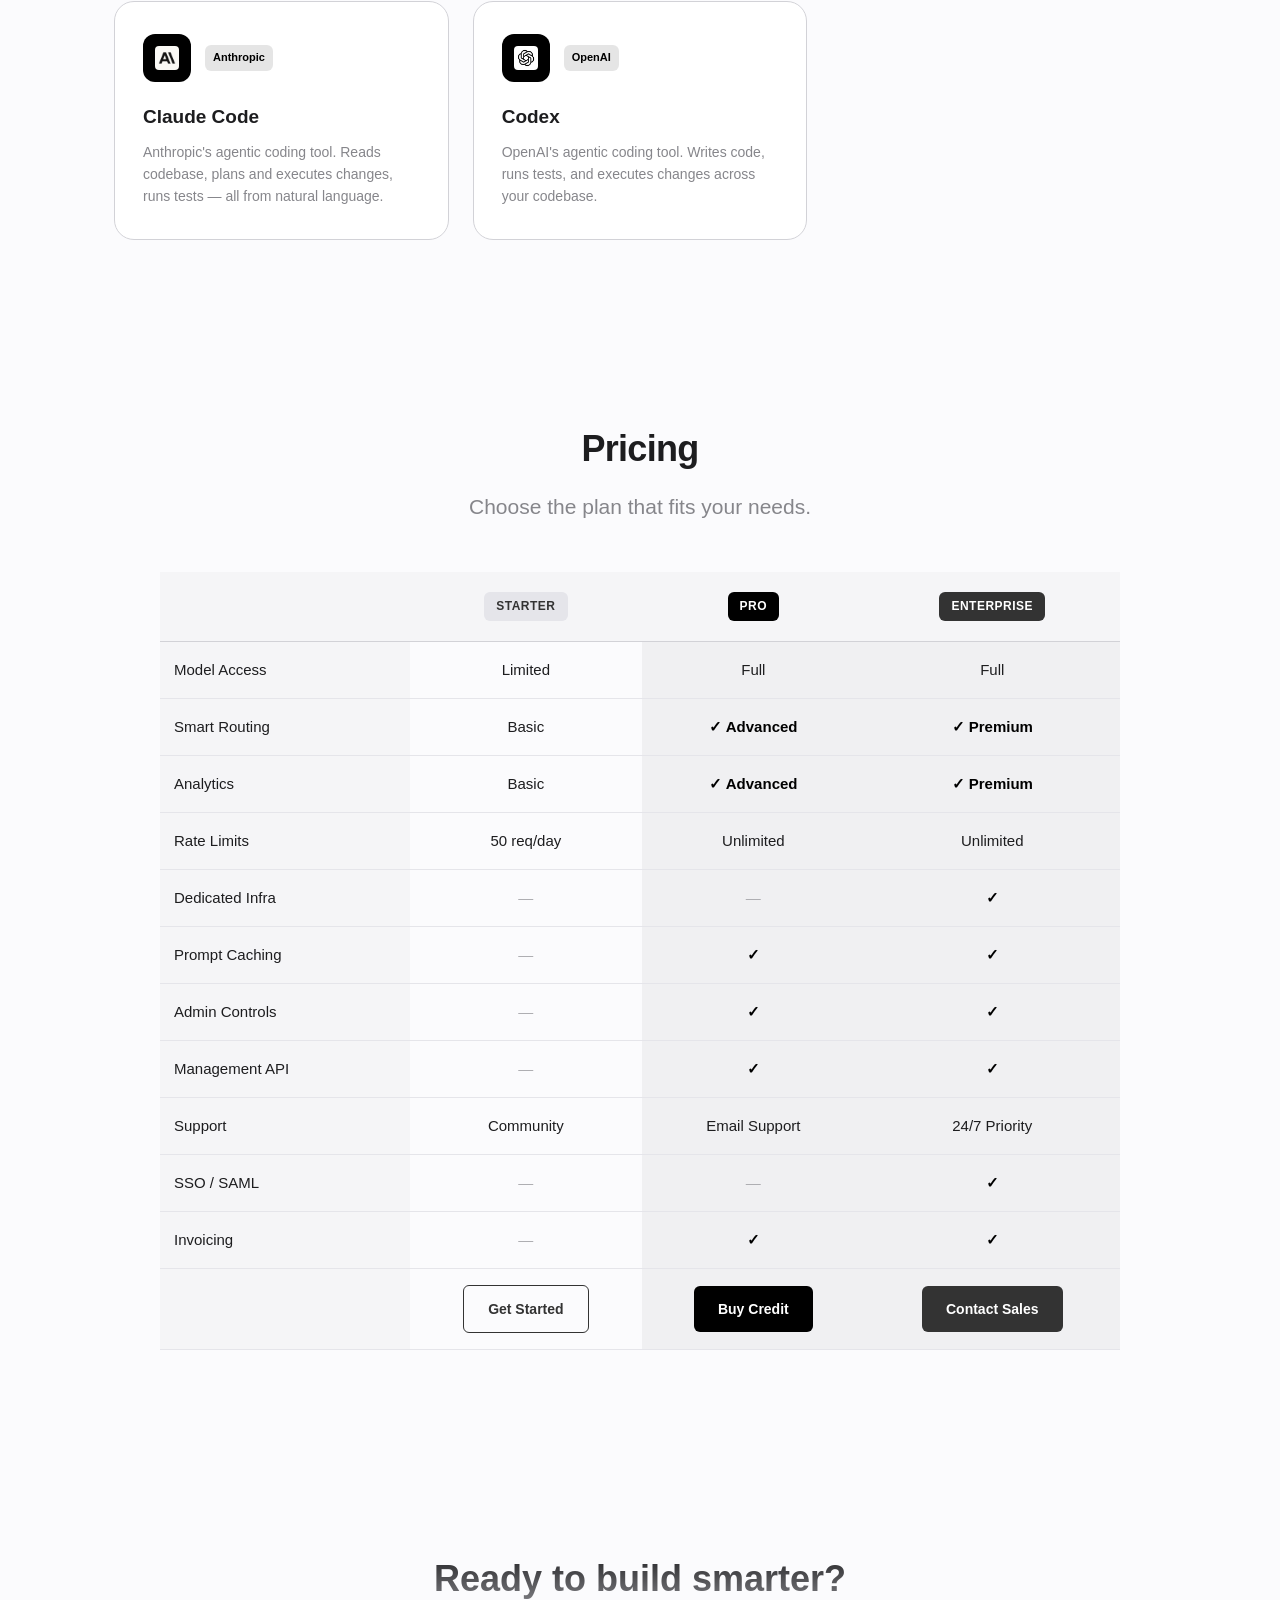
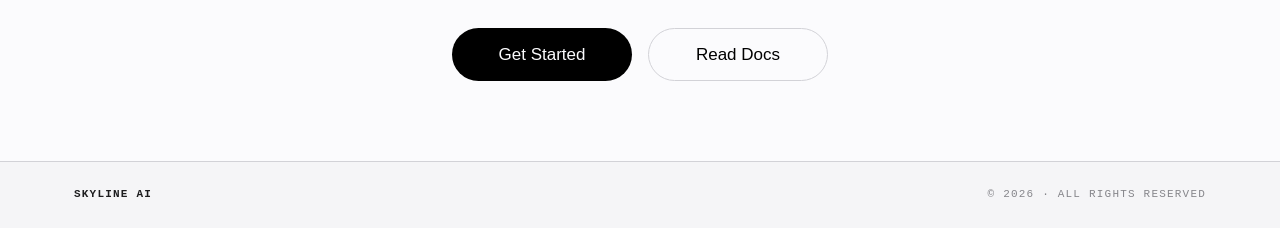
==== commit 907b9de6: "Style: footer to monospace terminal aesthetic (match docs.site-footer + reference)" ====
--- a/index.html
+++ b/index.html
@@ -951,16 +951,32 @@
             margin-bottom: 32px;
         }
 
-        /* Footer */
+        /* Footer (terminal-style: monospace, small, letter-spaced — matches docs.site-footer) */
         footer {
-            padding: 40px 24px;
+            background: var(--bg-tertiary);
+            color: var(--text-secondary);
+            padding: 24px 0;
             border-top: 1px solid var(--border);
-            text-align: center;
-        }
-
-        footer p {
-            color: var(--text-secondary);
-            font-size: 12px;
+            font-family: ui-monospace, "SF Mono", Menlo, Consolas, monospace;
+            font-size: 11px;
+            letter-spacing: 1.2px;
+            text-transform: uppercase;
+        }
+
+        footer .footer-inner {
+            max-width: 73.75rem;
+            margin: 0 auto;
+            padding: 0 1.5rem;
+            display: flex;
+            justify-content: space-between;
+            align-items: center;
+            gap: 1rem;
+            flex-wrap: wrap;
+        }
+
+        footer .footer-inner > span:first-child {
+            color: var(--text-primary);
+            font-weight: 600;
         }
 
         /* Volume Tiers */
@@ -1805,7 +1821,10 @@
     </section>
 
     <footer>
-        <p>© 2026 SKYLINE AI. All rights reserved.</p>
+        <div class="footer-inner">
+            <span>SKYLINE AI</span>
+            <span>© 2026 · ALL RIGHTS RESERVED</span>
+        </div>
     </footer>
 
     <script>
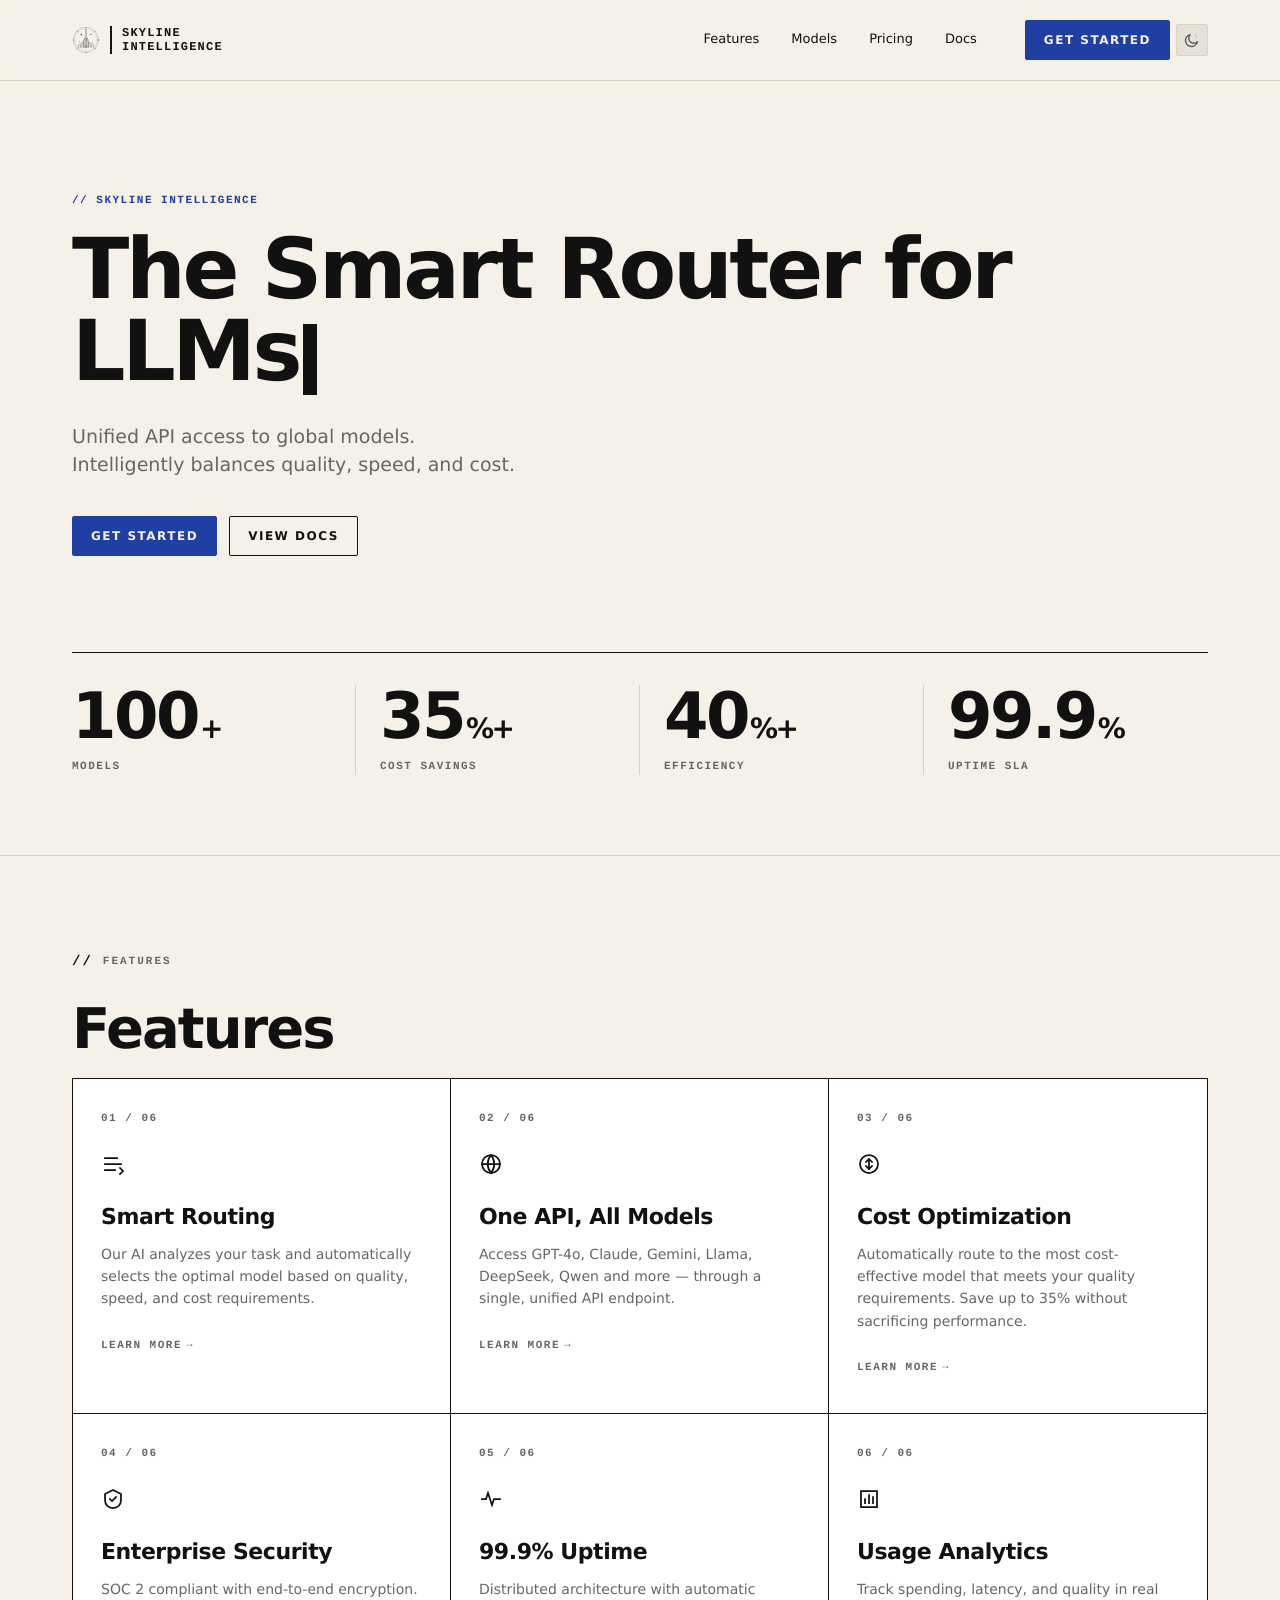
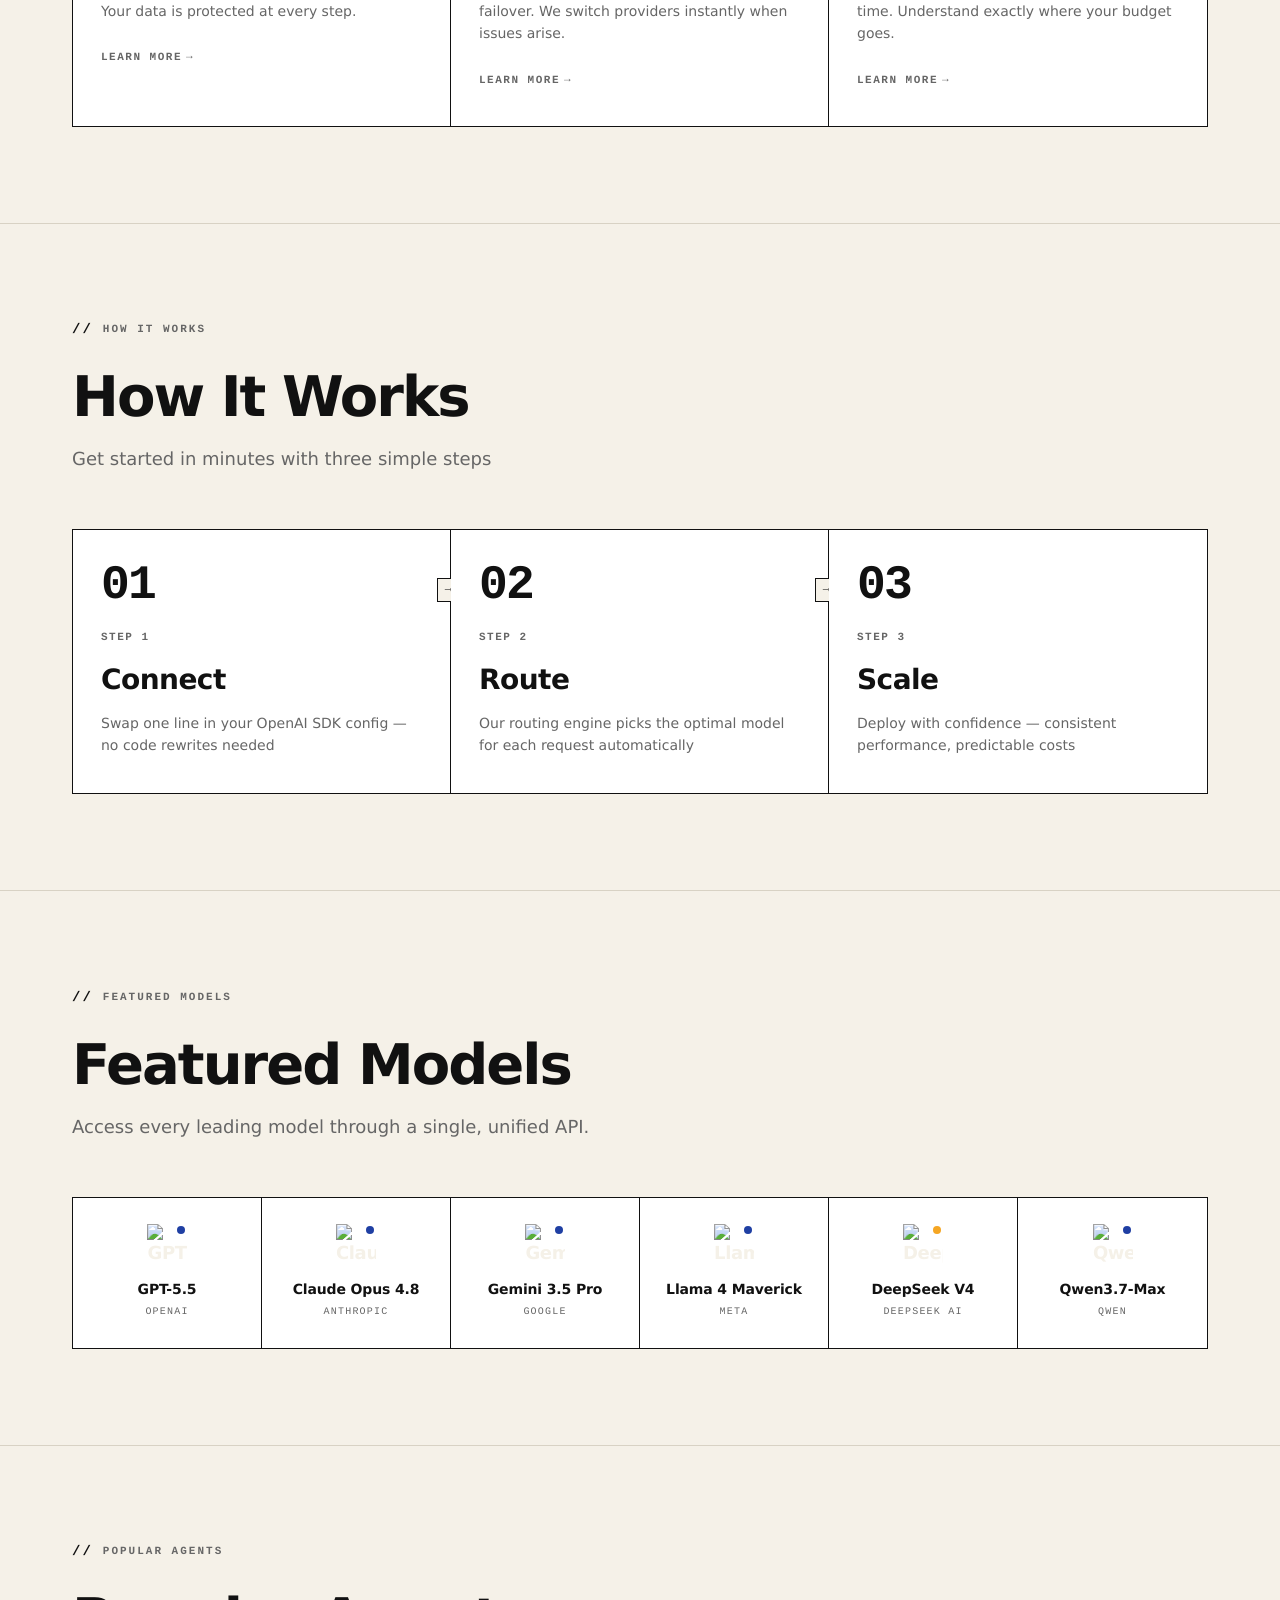
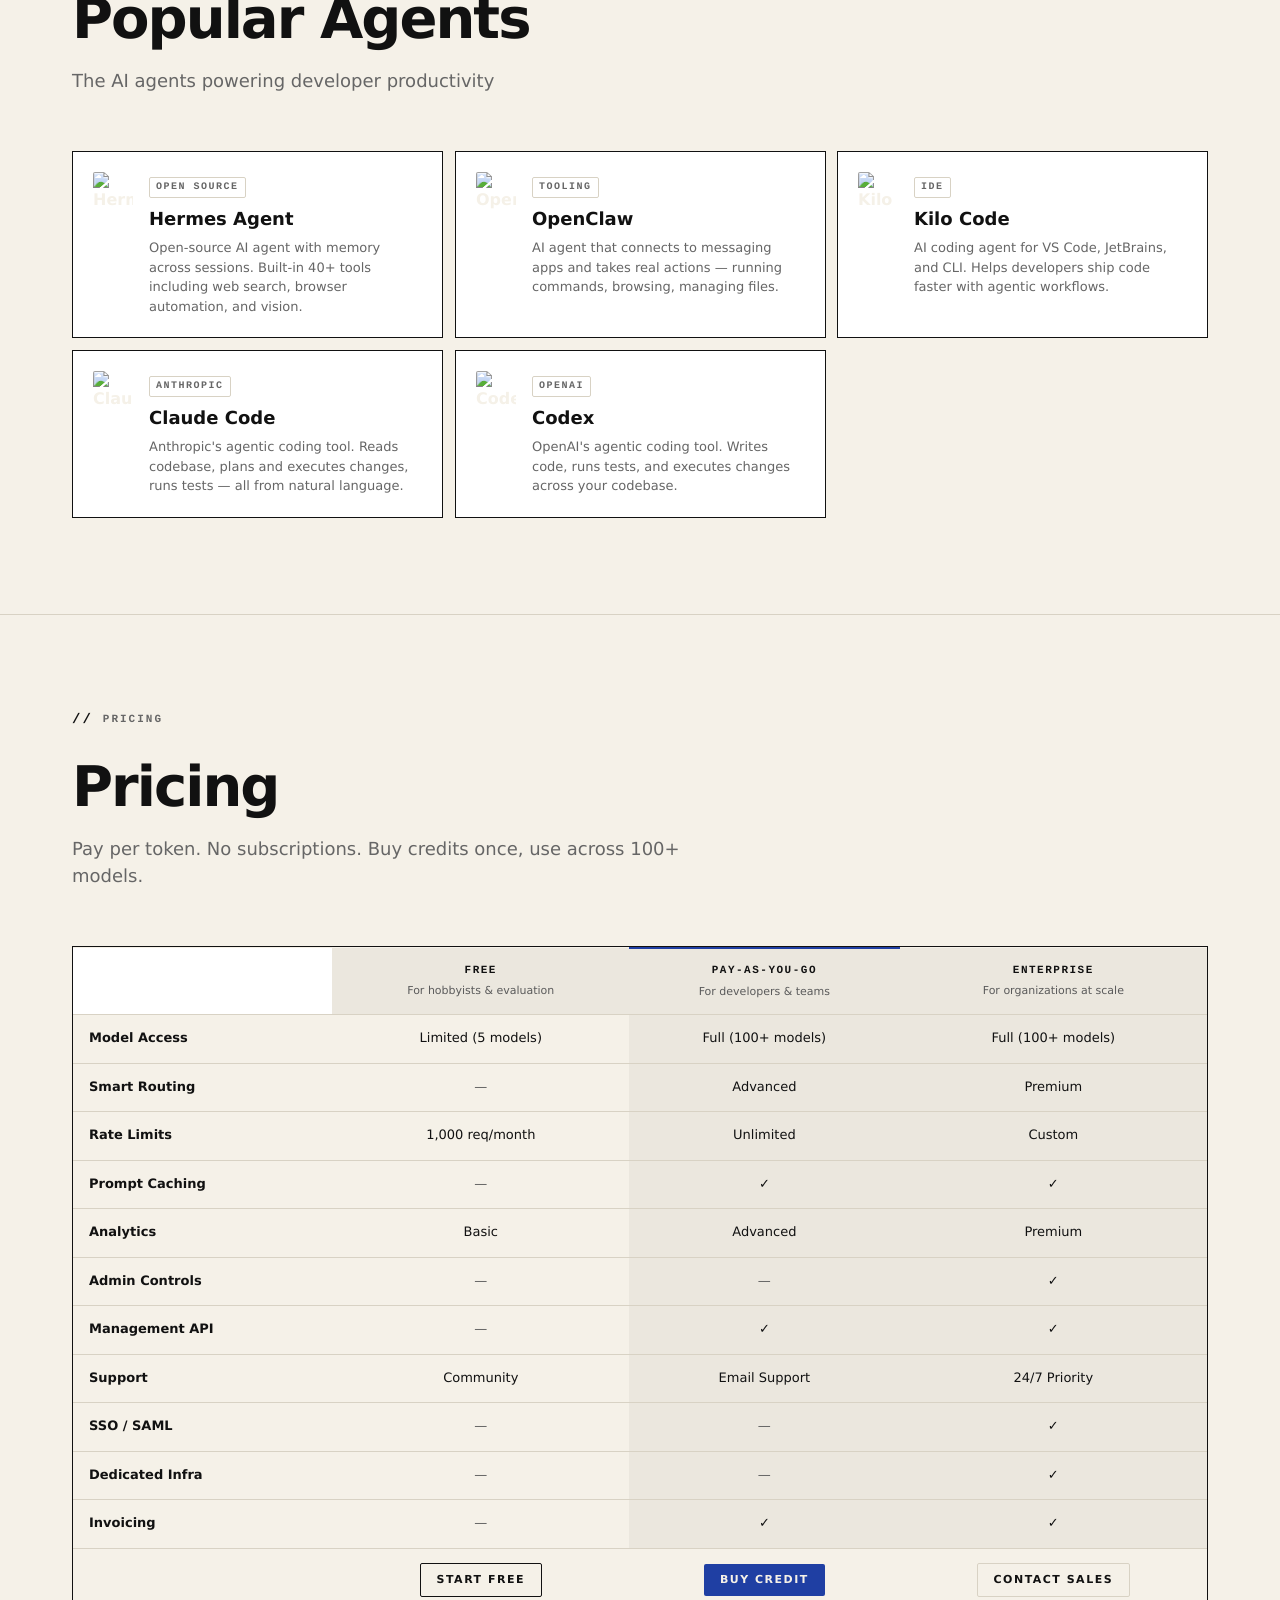
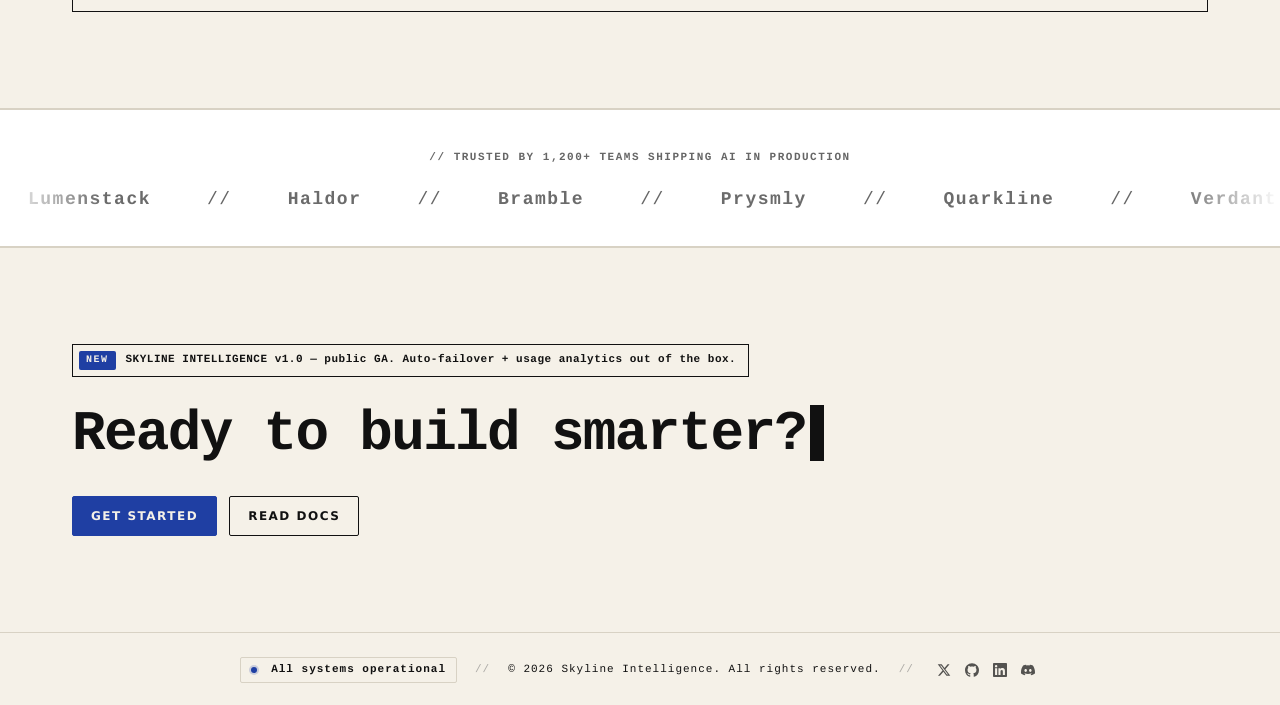
==== commit 7a21dd70: "Design batch v25b→v33: wordmark mono + pay-as-you-go table - wordmark: SVG → monospace HTML text (12" ====
--- a/index.html
+++ b/index.html
@@ -1,2256 +1,2220 @@
 <!DOCTYPE html>
-<!-- saved from url=(0032)https://skylineintelligence.top/ -->
-<html lang="en"><head><meta http-equiv="Content-Type" content="text/html; charset=UTF-8">
-    
-    <meta name="viewport" content="width=device-width, initial-scale=1.0">
-    <meta name="description" content="One API for every major AI model. Intelligent routing that automatically selects the optimal model for your task.">
-    <meta name="theme-color" content="#000000">
-    <title>The Smart Router for LLMs</title>
-    <meta name="description" content="One API for every major AI model. Automatically route requests to the best model — balancing speed, accuracy, and cost.">
-    <meta name="theme-color" content="#000000">
-    <meta property="og:title" content="The Smart Router for LLMs">
-    <meta property="og:description" content="One API for every major AI model. Save up to 35% on AI costs.">
-    <meta property="og:type" content="website">
-    <meta name="twitter:card" content="summary_large_image">
-    <link rel="preconnect" href="https://fonts.googleapis.com/">
-    <link rel="preconnect" href="https://fonts.gstatic.com/" crossorigin="">
-    <link href="./The Smart Router for LLMs_files/css2" rel="stylesheet">
-    <link rel="icon" type="image/svg+xml" href="./linework-logo/logo-stamp.svg">
-    <style>
-        * {
-            margin: 0;
-            padding: 0;
-            box-sizing: border-box;
+<html lang="en" data-theme="dark">
+<head>
+  <meta charset="UTF-8">
+  <meta name="viewport" content="width=device-width, initial-scale=1.0">
+  <meta name="description" content="One API for every major AI model. Intelligent routing that automatically selects the optimal model for your task.">
+  <meta name="theme-color" content="#0a0c0f" media="(prefers-color-scheme: dark)">
+  <meta name="theme-color" content="#f5f1e8" media="(prefers-color-scheme: light)">
+  <title>The Smart Router for LLMs</title>
+  <meta property="og:title" content="The Smart Router for LLMs">
+  <meta property="og:description" content="One API for every major AI model. Save up to 35% on AI costs.">
+  <link rel="icon" type="image/svg+xml" href="./linework-logo/logo-stamp.svg">
+  <script>
+    /* FOUC-safe theme init — runs before body parses, no flash on first paint */
+    (function () {
+      try {
+        var stored = localStorage.getItem('skyline-theme');
+        var prefersLight = window.matchMedia && window.matchMedia('(prefers-color-scheme: light)').matches;
+        var theme = stored || (prefersLight ? 'light' : 'dark');
+        document.documentElement.setAttribute('data-theme', theme);
+      } catch (e) {
+        document.documentElement.setAttribute('data-theme', 'dark');
+      }
+    })();
+  </script>
+  <style>
+    /* === SKYLINE INTELLIGENCE — Dark-first with light fallback === */
+
+    :root {
+      --bg: #0a0c0f;
+      --ink: #e8e4d8;
+      --muted: #888888;
+      --dim: #6a6a6a;
+      --rule: #1c1f25;
+      --card: #13161b;
+      --code-bg: #050608;
+      --code-ink: #d4d4d4;
+      --code-rule: #1f242c;
+      --green: #5b9eff;
+      --green-hover: #4a8adb;
+      --status-bg: var(--bg);
+      --status-ink: var(--ink);
+      --status-dim: #555;
+      --header-bg: rgba(10, 12, 15, 0.88);
+      --table-tint: rgba(255, 255, 255, 0.035);
+      --code-inline-bg: rgba(255, 255, 255, 0.07);
+      --mono: ui-monospace, "JetBrains Mono", "SF Mono", Menlo, Consolas, monospace;
+      --sans: ui-sans-serif, system-ui, -apple-system, "Inter", "Segoe UI", sans-serif;
+    }
+    [data-theme="light"] {
+      --bg: #f5f1e8;
+      --ink: #111111;
+      --muted: #666666;
+      --dim: #5a5a5a;
+      --rule: #d8d2c4;
+      --card: #ffffff;
+      --code-bg: #0f1115;
+      --code-ink: #e6e6e6;
+      --code-rule: #1f242c;
+      --green: #1f3fa3;
+      --green-hover: #16307f;
+      --status-bg: var(--bg);
+      --status-ink: var(--ink);
+      --status-dim: #555;
+      --header-bg: rgba(245, 241, 232, 0.92);
+      --table-tint: rgba(0, 0, 0, 0.04);
+      --code-inline-bg: rgba(0, 0, 0, 0.06);
+    }
+
+    /* === RESET & BASE === */
+    /* === Iter 12: Scroll progress bar === */
+    .scroll-progress {
+      position: fixed;
+      top: 0; left: 0; right: 0;
+      height: 2px;
+      background: var(--green);
+      transform-origin: 0 50%;
+      transform: scaleX(0);
+      z-index: 200;
+      transition: transform 80ms linear;
+      pointer-events: none;
+    }
+    /* === Iter 13: Back-to-top button === */
+    .back-to-top {
+      position: fixed;
+      right: 24px; bottom: 24px;
+      width: 40px; height: 40px;
+      display: flex; align-items: center; justify-content: center;
+      background: var(--bg);
+      color: var(--ink);
+      border: 1px solid var(--ink);
+      border-radius: 2px;
+      font-family: var(--mono);
+      font-size: 14px;
+      font-weight: 700;
+      cursor: pointer;
+      z-index: 90;
+      opacity: 0;
+      transform: translateY(8px);
+      pointer-events: none;
+      transition: opacity 240ms ease, transform 240ms ease, background-color 200ms ease, color 200ms ease, border-color 200ms ease;
+    }
+    .back-to-top.is-visible { opacity: 1; transform: translateY(0); pointer-events: auto; }
+    .back-to-top:hover { background: var(--green); color: var(--bg); border-color: var(--green); }
+    .back-to-top:focus-visible { outline: 2px solid var(--green); outline-offset: 3px; }
+    @media (max-width: 640px) { .back-to-top { right: 16px; bottom: 16px; } }
+    /* === Iter 14: Skip-to-content link === */
+    .skip-link {
+      position: fixed;
+      top: 8px; left: 8px;
+      padding: 8px 14px;
+      background: var(--green); color: var(--bg);
+      font-family: var(--mono);
+      font-size: 11px;
+      font-weight: 700;
+      letter-spacing: 1.5px;
+      text-transform: uppercase;
+      border: 0;
+      z-index: 300;
+      transform: translateY(-200%);
+      transition: transform 200ms ease;
+    }
+    .skip-link:focus { transform: translateY(0); outline: 2px solid var(--green); outline-offset: 2px; }
+
+    * { box-sizing: border-box; }
+    html { scroll-behavior: smooth; scroll-padding-top: 92px; }
+    body {
+      margin: 0;
+      background: var(--bg);
+      color: var(--ink);
+      font-family: var(--sans);
+      line-height: 1.5;
+      -webkit-font-smoothing: antialiased;
+      text-rendering: geometricPrecision;
+      transition: background-color 320ms ease, color 240ms ease;
+    }
+    a { color: inherit; text-decoration: none; }
+    .dim { color: var(--dim); }
+    .container { max-width: 1200px; margin: 0 auto; padding: 0 32px; }
+
+    /* === STATUS BAR REMOVED (Iter 17) — kept .status-dot + @keyframes for footer badge === */
+    .status-dot {
+      display: inline-block;
+      width: 6px; height: 6px;
+      background: var(--green);
+      border-radius: 50%;
+      margin-right: 6px;
+      vertical-align: 1px;
+      box-shadow: 0 0 0 2px rgba(91, 158, 255, 0.2);
+      animation: pulse 2.4s ease-in-out infinite;
+    }
+    [data-theme="light"] .status-dot { box-shadow: 0 0 0 2px rgba(31, 63, 163, 0.2); }
+    @keyframes pulse { 0%, 100% { box-shadow: 0 0 0 2px rgba(91, 158, 255, 0.2); } 50% { box-shadow: 0 0 0 4px rgba(91, 158, 255, 0.1); } }
+
+    /* === THEME TOGGLE (icon-only button) === */
+    .theme-toggle {
+      position: relative;
+      display: inline-flex;
+      align-items: center;
+      justify-content: center;
+      width: 32px;
+      height: 32px;
+      background: var(--code-inline-bg);
+      border: 1px solid var(--rule);
+      border-radius: 2px;
+      color: var(--dim);
+      padding: 0;
+      cursor: pointer;
+      overflow: hidden;
+      flex-shrink: 0;
+      transition: background 200ms ease, border-color 200ms ease, color 200ms ease;
+    }
+    .theme-toggle:hover { background: var(--table-tint); border-color: var(--ink); color: var(--ink); }
+    .theme-toggle:focus-visible { outline: 2px solid var(--green); outline-offset: 2px; }
+
+    /* Icon swap: dark mode shows sun (click to go light), light mode shows moon (click to go dark) */
+    .theme-icon {
+      position: absolute;
+      transition: opacity 200ms ease, transform 280ms cubic-bezier(.4, 0, .2, 1);
+    }
+    .theme-toggle .theme-icon[data-icon="moon"] { opacity: 0; transform: rotate(-90deg) scale(0.7); }
+    [data-theme="light"] .theme-toggle .theme-icon[data-icon="moon"] { opacity: 1; transform: rotate(0) scale(1); }
+    .theme-toggle .theme-icon[data-icon="sun"] { opacity: 1; transform: rotate(0) scale(1); }
+    [data-theme="light"] .theme-toggle .theme-icon[data-icon="sun"] { opacity: 0; transform: rotate(90deg) scale(0.7); }
+
+    /* Nav variant — only changes the flex/visual-context, sizing same as base */
+    .theme-toggle.theme-toggle-nav { /* no overrides needed; sizing lives on .theme-toggle */ }
+    .theme-toggle.theme-toggle-icon { /* marker class */ }
+
+    /* === HEADER === */
+    .site-header {
+      background: var(--header-bg);
+      backdrop-filter: blur(12px);
+      -webkit-backdrop-filter: blur(12px);
+      border-bottom: 1px solid var(--rule);
+      position: sticky; top: 0; z-index: 50;
+      transition: background-color 320ms ease, border-color 240ms ease;
+    }
+    .site-header .container { display: flex; align-items: center; justify-content: space-between; height: 80px; }
+    .brand { display: flex; align-items: center; gap: 10px; padding: 4px 6px; margin: -4px -6px; border-radius: 2px; }
+    .brand-mark { width: 28px; height: 28px; flex-shrink: 0; display: block; }
+    .brand-wordmark {
+      color: var(--ink);
+      font-family: var(--mono);
+      font-size: 12px;
+      font-weight: 600;
+      line-height: 1.2;
+      letter-spacing: 0.1em;
+      padding-left: 10px;
+      border-left: 2px solid var(--ink);
+      flex-shrink: 0;
+      display: inline-flex;
+      align-items: center;
+      transition: color 320ms ease, border-color 320ms ease, transform 280ms cubic-bezier(.4, 0, .2, 1);
+      transform-origin: left center;
+    }
+    .brand-wordmark svg { display: block; }
+    .brand:hover .brand-wordmark { transform: scaleX(1.04); color: var(--green); }
+    .brand-version {
+      display: inline-block;
+      font-family: var(--mono);
+      font-size: 10px;
+      font-weight: 600;
+      letter-spacing: 1px;
+      color: var(--muted);
+      padding-left: 10px;
+      margin-left: 4px;
+      border-left: 1px solid var(--rule);
+      transition: color 200ms ease, border-color 240ms ease;
+    }
+    .brand:hover .brand-version { color: var(--green); }
+    .version-dot {
+      display: inline-block;
+      width: 6px; height: 6px;
+      background: var(--green);
+      border-radius: 50%;
+      margin-right: 6px;
+      vertical-align: middle;
+      animation: dot-pulse 2s ease-in-out infinite;
+    }
+    @keyframes dot-pulse {
+      0%, 100% { opacity: 1; transform: scale(1); }
+      50% { opacity: 0.35; transform: scale(0.8); }
+    }
+    /* Bonus: subtle wordmark breathing — only when not hovered */
+    .brand-wordmark { animation: wm-breathe 5.5s ease-in-out infinite; }
+    @keyframes wm-breathe {
+      0%, 100% { opacity: 0.88; }
+      50% { opacity: 1; }
+    }
+    .brand:hover .brand-wordmark { animation: none; }
+    @media (max-width: 640px) { .brand-wordmark { display: none; } .brand-version { display: none; } }
+    /* Iter 3: focus state for brand link */
+    .brand:focus-visible {
+      outline: 2px solid var(--green);
+      outline-offset: 4px;
+    }
+
+    .nav { display: flex; gap: 32px; margin-left: auto; }
+    .nav a {
+      color: var(--ink);
+      font-size: 13px;
+      font-weight: 500;
+      position: relative;
+      padding: 4px 0;
+      transition: color 200ms ease;
+    }
+    .nav a::after {
+      content: "";
+      position: absolute;
+      left: 0; right: 0; bottom: -22px;
+      height: 2px;
+      background: var(--ink);
+      transform: scaleX(0);
+      transform-origin: left;
+      transition: transform 200ms cubic-bezier(.4, 0, .2, 1);
+    }
+    .nav a:hover::after { transform: scaleX(1); }
+    .nav a:focus-visible { outline: 2px solid var(--green); outline-offset: 6px; }
+
+    .nav-cta { display: flex; gap: 8px; align-items: center; margin-left: 48px; margin-right: 6px; }
+
+    /* === BUTTONS === */
+    .btn {
+      display: inline-flex;
+      align-items: center;
+      justify-content: center;
+      padding: 10px 18px;
+      font-family: var(--sans);
+      font-size: 12px;
+      font-weight: 600;
+      letter-spacing: 1.5px;
+      text-transform: uppercase;
+      border-radius: 2px;
+      transition: background 200ms ease, color 200ms ease, border-color 200ms ease;
+      white-space: nowrap;
+      cursor: pointer;
+    }
+    .btn-primary { background: var(--green); color: var(--bg); border: 1px solid var(--green); }
+    .btn-primary:hover { background: var(--green-hover); color: var(--bg); border-color: var(--green-hover); }
+    .btn-ghost { background: transparent; color: var(--ink); border: 1px solid var(--ink); }
+    .btn-ghost:hover { background: var(--ink); color: var(--bg); }
+    /* Iter 19: arrow icon slides in on hover for primary CTAs */
+    .btn-arrow { display: inline-block; max-width: 0; margin-left: 0; overflow: hidden; opacity: 0; transition: max-width 240ms cubic-bezier(.4, 0, .2, 1), opacity 200ms ease, margin-left 240ms ease; }
+    .btn:hover .btn-arrow, .btn:focus-visible .btn-arrow { max-width: 20px; margin-left: 8px; opacity: 1; }
+    .btn-block { display: flex; width: 100%; padding: 12px 16px; }
+
+    /* === HERO === */
+    .hero {
+      padding: 112px 0 80px;
+      border-bottom: 1px solid var(--rule);
+    }
+    .eyebrow {
+      font-family: var(--mono);
+      font-size: 11px;
+      font-weight: 600;
+      letter-spacing: 2px;
+      text-transform: uppercase;
+      color: var(--muted);
+      margin-bottom: 24px;
+      display: flex; align-items: center; gap: 10px;
+    }
+    .eyebrow::before { content: "//"; font-weight: 700; color: var(--ink); }
+    .hero h1 {
+      font-size: 84px;
+      line-height: 0.98;
+      font-weight: 800;
+      letter-spacing: -0.04em;
+      margin: 0 0 28px;
+      min-height: 1em;
+      max-width: 1000px;
+    }
+    .h1-cursor {
+      display: inline-block;
+      width: 14px;
+      height: 0.85em;
+      background: var(--ink);
+       margin-left: 4px;
+       vertical-align: -0.18em;
+       animation: blink 1.1s steps(1) infinite;
+     }
+     .hero-eyebrow {
+       font-family: var(--mono);
+       font-size: 11px;
+       font-weight: 600;
+       letter-spacing: 1.5px;
+       text-transform: uppercase;
+       color: var(--green);
+       margin: 0 0 18px;
+       padding: 0;
+     }
+     .hero-sub {
+      font-size: 19px;
+      line-height: 1.5;
+      color: var(--muted);
+      max-width: 640px;
+      margin: 0 0 36px;
+    }
+    .hero-actions { display: flex; gap: 12px; margin-bottom: 96px; }
+
+    .hero-stats {
+      display: grid;
+      grid-template-columns: repeat(4, 1fr);
+      border-top: 1px solid var(--ink);
+      padding-top: 32px;
+      gap: 0;
+    }
+    .stat { padding-right: 24px; transition: opacity 200ms ease; cursor: default; }
+    .stat:not(:last-child) { border-right: 1px solid var(--rule); padding-right: 24px; }
+    .stat:not(:first-child) { padding-left: 24px; }
+    .stat:hover .stat-value { color: var(--green); }
+    .stat:hover .stat-label { color: var(--ink); }
+    .stat-value {
+      font-size: 64px;
+      line-height: 1;
+      font-weight: 800;
+      letter-spacing: -0.04em;
+      font-variant-numeric: tabular-nums;
+      display: flex; align-items: baseline;
+      transition: color 240ms ease;
+    }
+    .stat-value::after { content: attr(data-suffix); font-size: 28px; font-weight: 600; margin-left: 2px; }
+    .stat-label {
+      font-family: var(--mono);
+      font-size: 11px;
+      font-weight: 600;
+      letter-spacing: 1.5px;
+      text-transform: uppercase;
+      color: var(--muted);
+      margin-top: 10px;
+      transition: color 240ms ease;
+    }
+
+    /* === SECTION === */
+    .section {
+      padding: 96px 0;
+      border-bottom: 1px solid var(--rule);
+    }
+    .section-label {
+      font-family: var(--mono);
+      font-size: 11px;
+      font-weight: 600;
+      letter-spacing: 2px;
+      text-transform: uppercase;
+      color: var(--muted);
+      margin-bottom: 28px;
+      display: flex; align-items: center; gap: 10px;
+    }
+    .section-label::before { content: "//"; font-weight: 700; color: var(--ink); font-size: 14px; }
+    .section-h2 {
+      font-size: 56px;
+      line-height: 1.02;
+      font-weight: 800;
+      letter-spacing: -0.035em;
+      margin: 0 0 20px;
+      max-width: 800px;
+    }
+    .section-lead {
+      font-size: 18px;
+      line-height: 1.5;
+      color: var(--muted);
+      max-width: 620px;
+      margin: 0 0 56px;
+    }
+
+    /* === FEATURES (3x2 grid with full borders) === */
+    .features-grid {
+      display: grid;
+      grid-template-columns: repeat(3, 1fr);
+      border: 1px solid var(--ink);
+    }
+    .feature-card {
+      padding: 32px 28px 36px;
+      border-right: 1px solid var(--ink);
+      border-bottom: 1px solid var(--ink);
+      background: var(--card);
+      min-height: 220px;
+      position: relative;
+      transform-style: preserve-3d;
+      will-change: transform;
+      transition: background-color 280ms ease, transform 320ms cubic-bezier(.2, 0.7, 0.3, 1), z-index 0s, box-shadow 280ms ease;
+    }
+    .feature-card:hover { background: var(--bg); transform: translateY(-2px); z-index: 2; box-shadow: 0 0 0 1px var(--green); }
+    .feature-card:hover .feature-num { color: var(--green); }
+    .feature-card:nth-child(3n) { border-right: 0; }
+    .feature-card:nth-last-child(-n+3) { border-bottom: 0; }
+    .feature-num {
+      font-family: var(--mono);
+      font-size: 11px;
+      font-weight: 600;
+      color: var(--muted);
+      letter-spacing: 1.5px;
+      margin-bottom: 24px;
+      transition: color 240ms ease;
+    }
+    .feature-icon { color: var(--ink); margin-bottom: 18px; display: block; transition: color 240ms ease, transform 280ms cubic-bezier(.4, 0, .2, 1); }
+    .feature-card:hover .feature-icon { color: var(--green); transform: translateX(2px); }
+    .feature-card h3 { font-size: 22px; font-weight: 700; letter-spacing: -0.02em; margin: 0 0 10px; color: var(--ink); }
+    .feature-card p { font-size: 14px; line-height: 1.6; color: var(--muted); margin: 0 0 20px; }
+    .feature-more {
+      display: inline-flex; align-items: center; gap: 4px;
+      font-family: var(--mono);
+      font-size: 11px;
+      font-weight: 600;
+      letter-spacing: 1.5px;
+      text-transform: uppercase;
+      color: var(--muted);
+      transition: color 200ms ease, gap 200ms ease;
+    }
+    .feature-card:hover .feature-more { color: var(--green); gap: 8px; }
+    .feature-more .arrow { transition: transform 220ms ease; }
+    .feature-card:hover .feature-more .arrow { transform: translateX(2px); }
+    /* === STEPS === */
+    .steps {
+      display: grid;
+      grid-template-columns: repeat(3, 1fr);
+      border: 1px solid var(--ink);
+    }
+    .step {
+      padding: 32px 28px 36px;
+      background: var(--card);
+      border-right: 1px solid var(--ink);
+      transition: background-color 280ms ease, transform 320ms cubic-bezier(.2, 0.7, 0.3, 1), box-shadow 280ms ease;
+      position: relative;
+      transform-style: preserve-3d;
+      will-change: transform;
+      z-index: 1;
+    }
+    .step:hover { background: var(--bg); transform: translateY(-2px); box-shadow: 0 0 0 1px var(--green); z-index: 2; }
+    .step:hover .step-num { color: var(--green); }
+    .step-num { transition: color 240ms ease; }
+    .step:last-child { border-right: 0; }
+    /* Iter 22: connector arrow between steps */
+    .step:not(:last-child)::after {
+      content: "→";
+      position: absolute;
+      top: 48px;
+      right: -11px;
+      width: 22px; height: 22px;
+      display: flex; align-items: center; justify-content: center;
+      background: var(--bg);
+      border: 1px solid var(--ink);
+      color: var(--ink);
+      font-family: var(--mono);
+      font-size: 13px;
+      font-weight: 600;
+      z-index: 3;
+      transition: background 240ms ease, color 240ms ease, transform 240ms ease;
+    }
+    .step:hover:not(:last-child)::after { background: var(--green); color: var(--bg); transform: translateX(2px); }
+    .step-num {
+      font-family: var(--mono);
+      font-size: 48px;
+      font-weight: 700;
+      letter-spacing: -0.04em;
+      line-height: 1;
+      margin-bottom: 20px;
+    }
+    .step-eyebrow {
+      font-family: var(--mono);
+      font-size: 11px;
+      font-weight: 600;
+      letter-spacing: 1.5px;
+      text-transform: uppercase;
+      color: var(--muted);
+      margin-bottom: 12px;
+    }
+    .step h3 { font-size: 28px; font-weight: 700; margin: 0 0 12px; letter-spacing: -0.02em; }
+    .step p { font-size: 14px; line-height: 1.6; color: var(--muted); margin: 0; }
+
+    /* === MODELS (6-up grid, 1px border) === */
+    .models-grid {
+      display: grid;
+      grid-template-columns: repeat(6, 1fr);
+      border: 1px solid var(--ink);
+    }
+    .model-card {
+      padding: 24px 12px 28px;
+      text-align: center;
+      border-right: 1px solid var(--ink);
+      background: var(--card);
+      position: relative;
+      transform-style: preserve-3d;
+      will-change: transform;
+      transition: background-color 280ms ease, transform 320ms cubic-bezier(.2, 0.7, 0.3, 1), box-shadow 280ms ease;
+      z-index: 1;
+    }
+    .model-card:hover { background: var(--bg); transform: translateY(-2px); box-shadow: 0 0 0 1px var(--green); z-index: 2; }
+    .model-card:hover .model-avatar { background: var(--ink); color: var(--ink); }
+    .model-card:hover .model-avatar:has(img) { background: transparent; }
+    /* Light mode hover: keep black logo on the lighter card background. */
+    [data-theme="light"] .model-card:hover .model-avatar img { filter: invert(0); }
+    /* Dark mode hover: logo was already inverted white, keep it that way. */
+    [data-theme="dark"] .model-card:hover .model-avatar img { filter: invert(1); }
+    .model-card:last-child { border-right: 0; }
+    .model-avatar {
+      width: 44px; height: 44px;
+      margin: 0 auto 14px;
+      background: var(--green); color: var(--bg);
+      display: flex; align-items: center; justify-content: center;
+      font-size: 18px;
+      font-weight: 700;
+      letter-spacing: -0.02em;
+      overflow: hidden;
+      transition: background-color 280ms ease, color 240ms ease;
+    }
+    .model-avatar:has(img) {
+      background: transparent;
+    }
+    .model-avatar img {
+      width: 100%; height: 100%;
+      object-fit: contain;
+      padding: 2px;
+      display: block;
+    }
+    /* In dark mode the black logo needs to invert to stay visible on dark card bg.
+       Keep the inversion on hover too — hover deepens the card bg to var(--ink) which
+       is still dark, so the logo must remain white for legibility. */
+    [data-theme="dark"] .model-logo { filter: invert(1); }
+    .model-card h4 {
+      font-size: 14px;
+      font-weight: 700;
+      margin: 0 0 4px;
+      letter-spacing: -0.01em;
+    }
+    /* Iter 23: model status dot (top-right of avatar) */
+    .model-card .model-status {
+      position: absolute;
+      top: 4px; right: 4px;
+      width: 8px; height: 8px;
+      border-radius: 50%;
+      background: var(--green);
+      box-shadow: 0 0 0 2px var(--card);
+    }
+    .model-card .model-status-beta { background: #f5a623; }
+    .model-avatar { position: relative; }
+    .model-card .vendor {
+      font-family: var(--mono);
+      font-size: 10px;
+      color: var(--muted);
+      letter-spacing: 1.2px;
+      text-transform: uppercase;
+      margin: 0;
+    }
+
+    /* === AGENTS === */
+    .agents-grid {
+      display: grid;
+      grid-template-columns: repeat(3, 1fr);
+      gap: 12px;
+    }
+    .agent-card {
+      padding: 20px;
+      border: 1px solid var(--ink);
+      background: var(--card);
+      display: flex; gap: 16px; align-items: flex-start;
+      transition: background-color 280ms ease, border-color 240ms ease, transform 320ms cubic-bezier(.2, 0.7, 0.3, 1);
+      transform-style: preserve-3d;
+      will-change: transform;
+    }
+    /* Iter 24: subtle 3D tilt on hover via JS (mouse position) */
+    .agent-card:hover { border-color: var(--green); }
+    .agent-card:hover .agent-icon { background: var(--ink); color: var(--ink); }
+    .agent-card:hover .agent-tag { color: var(--ink); border-color: var(--green); }
+    .agent-icon {
+      width: 40px; height: 40px;
+      background: transparent;
+      border-radius: 2px;
+      display: flex; align-items: center; justify-content: center;
+      flex-shrink: 0;
+      color: var(--bg);
+      font-size: 16px;
+      font-weight: 700;
+      overflow: hidden;
+      transition: background-color 280ms ease, color 240ms ease;
+    }
+    .agent-icon img {
+      width: 100%; height: 100%;
+      object-fit: cover;
+      display: block;
+    }
+    .agent-body { flex: 1; min-width: 0; }
+    .agent-tag {
+      font-family: var(--mono);
+      font-size: 10px;
+      font-weight: 600;
+      letter-spacing: 1.5px;
+      text-transform: uppercase;
+      color: var(--muted);
+      margin-bottom: 8px;
+      display: inline-block;
+      padding: 2px 6px;
+      border: 1px solid var(--rule);
+      border-radius: 2px;
+      transition: color 240ms ease, border-color 240ms ease;
+    }
+    .agent-card h3 { font-size: 18px; font-weight: 700; margin: 0 0 6px; }
+    .agent-card p { font-size: 13px; line-height: 1.5; color: var(--muted); margin: 0; }
+
+    /* === PRICING === */
+    .pricing-grid {
+      display: grid;
+      grid-template-columns: repeat(4, 1fr);
+      gap: 12px;
+      margin-bottom: 48px;
+    }
+    .pricing-card {
+      padding: 32px 28px;
+      background: var(--card);
+      border: 1px solid var(--ink);
+      position: relative;
+      transition: background-color 320ms ease, color 240ms ease, border-color 240ms ease;
+    }
+    .pricing-card.featured {
+      background: var(--card);
+      color: var(--ink);
+      border: 2px solid var(--green);
+    }
+    .pricing-flag {
+      position: absolute;
+      top: -10px; right: 16px;
+      background: var(--green); color: var(--bg);
+      font-family: var(--mono);
+      font-size: 9px;
+      font-weight: 800;
+      letter-spacing: 1.5px;
+      padding: 4px 8px;
+      border: 0;
+      border-radius: 2px;
+      transition: background-color 320ms ease, color 240ms ease;
+    }
+    .tier-name {
+      font-family: var(--mono);
+      font-size: 12px;
+      font-weight: 600;
+      letter-spacing: 2px;
+      text-transform: uppercase;
+      color: inherit;
+      margin-bottom: 24px;
+    }
+    .tier-price {
+      font-size: 56px;
+      line-height: 1;
+      font-weight: 800;
+      letter-spacing: -0.03em;
+      font-variant-numeric: tabular-nums;
+      color: inherit;
+    }
+    .tier-price-unit {
+      display: block;
+      font-size: 13px;
+      font-weight: 500;
+      letter-spacing: 0;
+      color: var(--dim);
+      margin-top: 6px;
+    }
+    .tier-period {
+      font-family: var(--mono);
+      font-size: 11px;
+      color: var(--muted);
+      letter-spacing: 1px;
+      margin-top: 8px;
+    }
+    .pricing-card.featured .tier-period { color: var(--muted); }
+    .pricing-card .btn { margin-top: 24px; }
+    .pricing-card.featured .btn-ghost { color: var(--ink); border-color: var(--ink); }
+    .pricing-card.featured .btn-ghost:hover { background: var(--ink); color: var(--bg); }
+    /* Iter 25: billing toggle */
+    .billing-toggle {
+      position: relative;
+      display: flex;
+      align-items: center;
+      gap: 0;
+      width: fit-content;
+      border: 1px solid var(--ink);
+      border-radius: 2px;
+      padding: 4px;
+      margin: 0 auto 32px;
+    }
+    .billing-opt {
+      position: relative; z-index: 2;
+      background: transparent;
+      border: 0;
+      padding: 8px 18px;
+      font-family: var(--mono);
+      font-size: 11px;
+      font-weight: 600;
+      letter-spacing: 1.5px;
+      text-transform: uppercase;
+      color: var(--muted);
+      cursor: pointer;
+      transition: color 200ms ease;
+      display: flex; align-items: center; gap: 8px;
+    }
+    .billing-opt.is-active { color: var(--ink); }
+    .billing-opt:hover:not(.is-active) { color: var(--ink); }
+    .billing-opt:focus-visible { outline: 2px solid var(--green); outline-offset: 2px; }
+    .billing-save {
+      font-size: 9px;
+      font-weight: 700;
+      padding: 2px 5px;
+      background: var(--green); color: var(--bg);
+      border-radius: 2px;
+      letter-spacing: 0.5px;
+    }
+    .billing-thumb {
+      position: absolute;
+      top: 4px;
+      left: 0;
+      height: calc(100% - 8px);
+      background: var(--green);
+      border-radius: 2px;
+      z-index: 1;
+      transition: transform 280ms cubic-bezier(.4, 0, .2, 1), width 280ms cubic-bezier(.4, 0, .2, 1);
+      pointer-events: none;
+      will-change: transform, width;
+    }
+
+    /* === PRICING DETAIL TABLE === */
+    .pricing-table-wrap {
+      border: 1px solid var(--ink);
+      overflow-x: auto;
+      overflow-y: visible;
+    }
+    .price-table { width: 100%; border-collapse: collapse; font-size: 13px; }
+    .price-table th, .price-table td {
+      padding: 14px 16px;
+      text-align: center;
+      border-bottom: 1px solid var(--rule);
+      transition: background-color 320ms ease, color 240ms ease, border-color 240ms ease;
+    }
+    .price-table th {
+      background: var(--table-tint);
+      color: var(--ink);
+      font-family: var(--mono);
+      font-size: 11px;
+      font-weight: 600;
+      letter-spacing: 1.5px;
+      text-transform: uppercase;
+      border-bottom: 1px solid var(--rule);
+    }
+    .price-table td:first-child {
+      text-align: left;
+      font-weight: 600;
+    }
+    .price-table th:first-child { background: var(--card); }
+    .price-table .th-sub {
+      display: block;
+      font-family: var(--sans);
+      font-size: 11px;
+      font-weight: 400;
+      letter-spacing: 0;
+      text-transform: none;
+      color: var(--dim);
+      margin-top: 4px;
+    }
+    .price-table th.th-popular {
+      position: relative;
+      border-top: 2px solid var(--green);
+    }
+    .price-table .p { background: var(--table-tint); }
+    .price-table .e { background: var(--table-tint); }
+    .price-table .ok { font-weight: 700; }
+    .price-table .no { color: var(--dim); }
+    .price-table tr:last-child td { border-bottom: 0; background: transparent; }
+    .price-table .bt {
+      display: inline-block;
+      padding: 8px 16px;
+      border-radius: 2px;
+      font-weight: 600;
+      font-size: 11px;
+      letter-spacing: 1.5px;
+      text-transform: uppercase;
+      text-decoration: none;
+      background: var(--green); color: var(--bg);
+      transition: background 200ms ease, color 200ms ease, border-color 200ms ease;
+    }
+    .price-table .bg { background: transparent; color: var(--ink); border: 1px solid var(--ink); }
+    .price-table .bo { background: transparent; color: var(--ink); border: 1px solid var(--rule); }
+
+    /* === CTA STRIP (now follows theme, no auto-invert) === */
+    .cta-strip {
+      background: var(--bg);
+      color: var(--ink);
+      padding: 96px 0;
+      border-top: 1px solid var(--rule);
+      transition: background-color 320ms ease, color 240ms ease, border-color 240ms ease;
+    }
+    .cta-prompt {
+      font-family: var(--mono);
+      font-size: 56px;
+      line-height: 1.05;
+      font-weight: 700;
+      letter-spacing: -0.03em;
+      margin: 0 0 32px;
+      max-width: 1000px;
+    }
+    .cta-prompt .prompt-sym { color: var(--green); margin-right: 12px; }
+    .cta-prompt .cursor {
+      display: inline-block;
+      width: 14px;
+      height: 56px;
+      background: var(--ink);
+      vertical-align: -12px;
+      margin-left: 4px;
+      animation: blink 1.1s steps(1) infinite;
+    }
+    @keyframes blink { 0%, 50% { opacity: 1; } 51%, 100% { opacity: 0; } }
+    .cta-actions { display: flex; gap: 12px; }
+    /* Iter 26: CTA "what's new" badge row */
+    .cta-eyebrow {
+      display: inline-flex; align-items: center; gap: 10px;
+      padding: 6px 12px 6px 6px;
+      border: 1px solid var(--ink);
+      background: transparent;
+      color: var(--ink);
+      font-family: var(--mono);
+      font-size: 11px;
+      font-weight: 600;
+      letter-spacing: 0.5px;
+      margin-bottom: 28px;
+      max-width: 100%;
+      transition: background 200ms ease, border-color 200ms ease;
+    }
+    .cta-eyebrow:hover { background: var(--table-tint); border-color: var(--green); }
+    .cta-badge {
+      display: inline-block;
+      padding: 2px 7px;
+      background: var(--green); color: var(--bg);
+      font-weight: 800;
+      font-size: 10px;
+      letter-spacing: 1.5px;
+      border-radius: 2px;
+    }
+    /* Iter 27: trusted-by marquee */
+    .trusted-strip {
+      padding: 40px 0 32px;
+      border-top: 1px solid var(--rule);
+      border-bottom: 1px solid var(--rule);
+      background: var(--card);
+      overflow: hidden;
+      transition: background-color 320ms ease, border-color 240ms ease;
+    }
+    .trusted-label {
+      font-family: var(--mono);
+      font-size: 11px;
+      font-weight: 600;
+      letter-spacing: 1.5px;
+      text-transform: uppercase;
+      color: var(--muted);
+      text-align: center;
+      margin: 0 0 20px;
+    }
+    .marquee {
+      position: relative;
+      overflow: hidden;
+      width: 100%;
+      mask-image: linear-gradient(to right, transparent 0, black 8%, black 92%, transparent 100%);
+      -webkit-mask-image: linear-gradient(to right, transparent 0, black 8%, black 92%, transparent 100%);
+    }
+    .marquee-track {
+      display: flex;
+      align-items: center;
+      gap: 0;
+      width: max-content;
+      animation: marquee 38s linear infinite;
+    }
+    .marquee:hover .marquee-track { animation-play-state: paused; }
+    .marquee-item, .marquee-sep {
+      font-family: var(--mono);
+      font-size: 18px;
+      font-weight: 700;
+      letter-spacing: 1.5px;
+      color: var(--ink);
+      padding: 0 28px;
+      white-space: nowrap;
+      opacity: 0.62;
+    }
+    .marquee-sep { color: var(--muted); opacity: 1; font-weight: 400; }
+    @keyframes marquee {
+      0% { transform: translateX(0); }
+      100% { transform: translateX(-50%); }
+    }
+
+    /* === FOOTER (now follows theme, no auto-invert) === */
+    .site-footer {
+      background: var(--bg);
+      color: var(--ink);
+      padding: 24px 0;
+      border-top: 1px solid var(--rule);
+      font-family: var(--mono);
+      font-size: 11px;
+      letter-spacing: 1px;
+      transition: background-color 320ms ease, color 240ms ease, border-color 240ms ease;
+    }
+    .site-footer .container { display: flex; justify-content: center; align-items: center; gap: 18px; flex-wrap: wrap; }
+    .site-footer .dim { color: var(--muted); }
+    /* Iter 28: footer status + socials */
+    .footer-status {
+      display: inline-flex; align-items: center; gap: 8px;
+      padding: 4px 10px;
+      border: 1px solid var(--rule);
+      border-radius: 2px;
+      color: var(--ink);
+      font-weight: 600;
+      transition: border-color 200ms ease;
+    }
+    .footer-status:hover { border-color: var(--green); }
+    .footer-status .status-dot { width: 6px; height: 6px; }
+    .footer-socials { display: inline-flex; align-items: center; gap: 4px; }
+    .footer-socials a {
+      display: inline-flex; align-items: center; justify-content: center;
+      width: 24px; height: 24px;
+      color: var(--ink);
+      opacity: 0.7;
+      transition: opacity 180ms ease, transform 180ms ease, color 200ms ease;
+    }
+    .footer-socials a:hover { opacity: 1; transform: translateY(-1px); color: var(--green); }
+    .footer-socials svg { width: 14px; height: 14px; fill: currentColor; }
+    .footer-sep { color: var(--muted); opacity: 0.5; }
+
+    /* === RESPONSIVE === */
+    @media (max-width: 900px) {
+      .hero h1 { font-size: 56px; }
+      .section-h2 { font-size: 40px; }
+      .hero-stats { grid-template-columns: repeat(2, 1fr); gap: 24px 16px; }
+      .stat:not(:last-child) { border-right: 0; }
+      .stat:nth-child(odd) { border-right: 1px solid var(--rule); }
+      .features-grid { grid-template-columns: 1fr; }
+      .feature-card { border-right: 0; border-bottom: 1px solid var(--ink); }
+      .feature-card:last-child { border-bottom: 0; }
+      .steps { grid-template-columns: 1fr; }
+      .step { border-right: 0; border-bottom: 1px solid var(--ink); }
+      .step:last-child { border-bottom: 0; }
+      .models-grid { grid-template-columns: repeat(3, 1fr); }
+      .agents-grid { grid-template-columns: 1fr; }
+      .pricing-grid { grid-template-columns: 1fr; }
+      .nav { display: none; }
+      .cta-prompt { font-size: 32px; }
+      .cta-prompt .cursor { height: 32px; vertical-align: -8px; width: 8px; }
+    }
+    @media (max-width: 640px) {
+      .hero { padding: 64px 0 48px; }
+      .section { padding: 64px 0; }
+      .hero h1 { font-size: 40px; }
+      .section-h2 { font-size: 32px; }
+      .stat-value { font-size: 48px; }
+      .hero-actions { flex-direction: column; }
+      .hero-actions .btn { width: 100%; }
+      .cta-actions { flex-direction: column; }
+      .cta-actions .btn { width: 100%; }
+      .status-info { display: none; }
+    }
+
+    /* === MODAL (Sign In / Sign Up) === */
+    .modal {
+      position: fixed; inset: 0;
+      z-index: 100;
+      display: flex; align-items: center; justify-content: center;
+      padding: 24px;
+    }
+    .modal[hidden] { display: none; }
+    .modal-backdrop {
+      position: absolute; inset: 0;
+      background: rgba(10, 12, 15, 0.72);
+      backdrop-filter: blur(6px);
+      -webkit-backdrop-filter: blur(6px);
+      cursor: pointer;
+      animation: modal-fade-in 220ms ease;
+    }
+    [data-theme="light"] .modal-backdrop { background: rgba(0, 0, 0, 0.4); }
+    .modal-panel {
+      position: relative;
+      width: 100%; max-width: 420px;
+      background: var(--card);
+      border: 1px solid var(--ink);
+      padding: 36px 32px 28px;
+      max-height: calc(100vh - 48px);
+      overflow-y: auto;
+      transition: background-color 320ms ease, border-color 240ms ease;
+      animation: modal-rise 280ms cubic-bezier(.2, 0.7, 0.3, 1);
+    }
+    @keyframes modal-fade-in {
+      from { opacity: 0; }
+      to   { opacity: 1; }
+    }
+    @keyframes modal-rise {
+      from { opacity: 0; transform: translateY(10px); }
+      to   { opacity: 1; transform: translateY(0); }
+    }
+    .modal-close {
+      position: absolute;
+      top: 8px; right: 8px;
+      width: 32px; height: 32px;
+      display: flex; align-items: center; justify-content: center;
+      background: transparent;
+      border: 1px solid transparent;
+      color: var(--muted);
+      cursor: pointer;
+      transition: color 200ms ease, border-color 200ms ease, background 200ms ease;
+    }
+    .modal-close:hover { color: var(--ink); border-color: var(--rule); }
+    .modal-close:focus-visible { outline: 0; border-color: var(--green); color: var(--ink); }
+    .modal-title {
+      font-size: 26px;
+      font-weight: 800;
+      letter-spacing: -0.025em;
+      margin: 0 0 6px;
+      color: var(--ink);
+    }
+    .modal-sub {
+      font-size: 14px;
+      color: var(--muted);
+      margin: 0 0 24px;
+    }
+    .modal-tabs {
+      display: flex;
+      gap: 0;
+      border: 1px solid var(--ink);
+      border-bottom: 0;
+      margin-bottom: 20px;
+    }
+    .modal-tab {
+      flex: 1;
+      padding: 10px 16px;
+      font-family: var(--mono);
+      font-size: 11px;
+      font-weight: 600;
+      letter-spacing: 1.5px;
+      text-transform: uppercase;
+      color: var(--muted);
+      background: transparent;
+      border: 0;
+      border-right: 1px solid var(--rule);
+      cursor: pointer;
+      transition: background 200ms ease, color 200ms ease;
+    }
+    .modal-tab:last-child { border-right: 0; }
+    .modal-tab.is-active {
+      background: var(--green); color: var(--bg);
+    }
+    .modal-tab:hover:not(.is-active) { background: var(--table-tint); color: var(--ink); }
+    .modal-form {
+      display: flex;
+      flex-direction: column;
+      gap: 12px;
+      margin-bottom: 20px;
+    }
+    .modal-form[hidden] { display: none; }
+    .modal-field {
+      display: flex;
+      flex-direction: column;
+      gap: 6px;
+    }
+    .modal-field span {
+      font-family: var(--mono);
+      font-size: 10px;
+      font-weight: 600;
+      letter-spacing: 1.5px;
+      text-transform: uppercase;
+      color: var(--muted);
+    }
+    .modal-field input {
+      font-family: var(--mono);
+      font-size: 13px;
+      padding: 10px 12px;
+      background: var(--bg);
+      border: 1px solid var(--rule);
+      border-radius: 2px;
+      color: var(--ink);
+      outline: none;
+      transition: border-color 200ms ease, background-color 320ms ease, box-shadow 200ms ease;
+    }
+    .modal-field input:hover { border-color: var(--muted); }
+    .modal-field input:focus { border-color: var(--green); box-shadow: 0 0 0 1px var(--green); }
+    .modal-divider {
+      display: flex;
+      align-items: center;
+      gap: 12px;
+      margin: 16px 0;
+      color: var(--muted);
+      font-family: var(--mono);
+      font-size: 11px;
+      letter-spacing: 1.5px;
+      text-transform: uppercase;
+    }
+    .modal-divider::before,
+    .modal-divider::after {
+      content: "";
+      flex: 1;
+      height: 1px;
+      background: var(--rule);
+    }
+    .modal-oauth {
+      display: flex;
+      align-items: center;
+      justify-content: center;
+      gap: 10px;
+      width: 100%;
+      padding: 11px 16px;
+      margin-bottom: 8px;
+      background: transparent;
+      border: 1px solid var(--ink);
+      border-radius: 2px;
+      color: var(--ink);
+      font-family: var(--sans);
+      font-size: 13px;
+      font-weight: 500;
+      cursor: pointer;
+      transition: background 200ms ease, color 200ms ease, border-color 200ms ease;
+    }
+    .modal-oauth:hover { background: var(--ink); color: var(--bg); border-color: var(--ink); }
+    .oauth-mark {
+      width: 16px; height: 16px;
+      flex-shrink: 0;
+      display: block;
+    }
+    .modal-proof {
+      display: flex;
+      align-items: center;
+      justify-content: center;
+      gap: 8px;
+      font-family: var(--mono);
+      font-size: 11px;
+      letter-spacing: 0.5px;
+      color: var(--muted);
+      margin: 18px 0 0;
+    }
+    .proof-dot {
+      width: 6px; height: 6px;
+      border-radius: 50%;
+      background: var(--green);
+      box-shadow: 0 0 0 3px rgba(91, 158, 255, 0.18);
+      animation: proof-pulse 2.4s ease-in-out infinite;
+      flex-shrink: 0;
+    }
+    [data-theme="light"] .proof-dot { box-shadow: 0 0 0 3px rgba(31, 63, 163, 0.16); }
+    @keyframes proof-pulse {
+      0%, 100% { opacity: 1; transform: scale(1); }
+      50%      { opacity: 0.55; transform: scale(0.78); }
+    }
+    .modal-legal {
+      font-size: 12px;
+      color: var(--muted);
+      text-align: center;
+      margin: 10px 0 0;
+    }
+    .modal-legal a {
+      color: var(--ink);
+      text-decoration: underline;
+      text-underline-offset: 2px;
+    }
+
+    /* === Iter 32: section reveal on scroll === */
+    .reveal { opacity: 0; transform: translateY(20px); transition: opacity 600ms cubic-bezier(.4, 0, .2, 1), transform 600ms cubic-bezier(.4, 0, .2, 1); will-change: opacity, transform; }
+    .reveal.is-revealed { opacity: 1; transform: translateY(0); }
+    .reveal[data-reveal-delay="1"] { transition-delay: 80ms; }
+    .reveal[data-reveal-delay="2"] { transition-delay: 160ms; }
+    .reveal[data-reveal-delay="3"] { transition-delay: 240ms; }
+
+    /* === Iter 15: prefers-reduced-motion === */
+    @media (prefers-reduced-motion: reduce) {
+      *, *::before, *::after {
+        animation-duration: 0.001ms !important;
+        animation-iteration-count: 1 !important;
+        transition-duration: 0.001ms !important;
+        scroll-behavior: auto !important;
+      }
+      .status-dot { animation: none !important; }
+      .cta-prompt .cursor { animation: none !important; opacity: 1 !important; }
+      .scroll-progress { transition: none !important; }
+      .back-to-top { transition: opacity 0.001ms !important; transform: none !important; }
+    }
+    html[data-reduced-motion="true"] *,
+    html[data-reduced-motion="true"] *::before,
+    html[data-reduced-motion="true"] *::after {
+      animation-duration: 0.001ms !important;
+      animation-iteration-count: 1 !important;
+      transition-duration: 0.001ms !important;
+    }
+    html[data-reduced-motion="true"] .status-dot { animation: none !important; }
+    html[data-reduced-motion="true"] .cta-prompt .cursor { animation: none !important; opacity: 1 !important; }
+    html[data-reduced-motion="true"] .reveal { opacity: 1 !important; transform: none !important; transition: none !important; }
+
+    /* === Iter 16: Print stylesheet === */
+    @media print {
+      :root, [data-theme="light"], [data-theme="dark"] {
+        --bg: #ffffff;
+        --ink: #000000;
+        --muted: #444;
+        --dim: #666;
+        --rule: #ccc;
+        --card: #ffffff;
+        --code-bg: #f4f4f4;
+        --code-ink: #000;
+        --green: #5b9eff;
+      }
+      body { background: #fff; color: #000; }
+      .scroll-progress, .back-to-top, .skip-link, .modal,
+      .theme-toggle, .status-dot {
+        display: none !important;
+      }
+      .site-header { position: static; background: #fff; border-bottom: 2px solid #000; }
+      .hero, .section { padding: 24px 0; page-break-inside: avoid; }
+      .hero h1, .section-h2 { color: #000; }
+      .feature-card, .step, .model-card, .agent-card, .pricing-card, .note-card {
+        background: #fff !important; border: 1px solid #000 !important; page-break-inside: avoid;
+      }
+      .code-panel { background: #f4f4f4 !important; color: #000 !important; border: 1px solid #ccc !important; }
+      .cta-strip, .site-footer { background: #fff !important; color: #000 !important; border-top: 1px solid #000; }
+      a { color: #000 !important; text-decoration: underline; }
+      .nav, .hero-actions, .cta-actions { display: block !important; }
+      .hero-actions .btn, .cta-actions .btn { display: inline-block; margin: 4px 8px 4px 0; }
+      .stat-value { color: #000; }
+    }
+    .modal-backdrop {
+      position: absolute; inset: 0;
+      background: rgba(10, 12, 15, 0.72);
+      backdrop-filter: blur(6px);
+      -webkit-backdrop-filter: blur(6px);
+      cursor: pointer;
+    }
+    [data-theme="light"] .modal-backdrop { background: rgba(0, 0, 0, 0.4); }
+    .modal-panel {
+      position: relative;
+      width: 100%; max-width: 420px;
+      background: var(--card);
+      border: 1px solid var(--ink);
+      padding: 36px 32px 28px;
+      max-height: calc(100vh - 48px);
+      overflow-y: auto;
+      transition: background-color 320ms ease, border-color 240ms ease;
+    }
+    .modal-close {
+      position: absolute;
+      top: 8px; right: 12px;
+      width: 32px; height: 32px;
+      display: flex; align-items: center; justify-content: center;
+      font-size: 24px; line-height: 1;
+      background: transparent;
+      border: 0;
+      color: var(--muted);
+      cursor: pointer;
+      transition: color 200ms ease;
+    }
+    .modal-close:hover { color: var(--ink); }
+    .modal-title {
+      font-size: 26px;
+      font-weight: 800;
+      letter-spacing: -0.025em;
+      margin: 0 0 6px;
+      color: var(--ink);
+    }
+    .modal-sub {
+      font-size: 14px;
+      color: var(--muted);
+      margin: 0 0 24px;
+    }
+    .modal-tabs {
+      display: flex;
+      gap: 0;
+      border: 1px solid var(--ink);
+      border-bottom: 0;
+      margin-bottom: 20px;
+    }
+    .modal-tab {
+      flex: 1;
+      padding: 10px 16px;
+      font-family: var(--mono);
+      font-size: 11px;
+      font-weight: 600;
+      letter-spacing: 1.5px;
+      text-transform: uppercase;
+      color: var(--muted);
+      background: transparent;
+      border: 0;
+      border-right: 1px solid var(--rule);
+      cursor: pointer;
+      transition: background 200ms ease, color 200ms ease;
+    }
+    .modal-tab:last-child { border-right: 0; }
+    .modal-tab.is-active {
+      background: var(--green); color: var(--bg);
+    }
+    .modal-tab:hover:not(.is-active) { background: var(--table-tint); color: var(--ink); }
+    .modal-form {
+      display: flex;
+      flex-direction: column;
+      gap: 12px;
+      margin-bottom: 20px;
+    }
+    .modal-form[hidden] { display: none; }
+    .modal-field {
+      display: flex;
+      flex-direction: column;
+      gap: 6px;
+    }
+    .modal-field span {
+      font-family: var(--mono);
+      font-size: 10px;
+      font-weight: 600;
+      letter-spacing: 1.5px;
+      text-transform: uppercase;
+      color: var(--muted);
+    }
+    .modal-field input {
+      font-family: var(--mono);
+      font-size: 13px;
+      padding: 10px 12px;
+      background: var(--bg);
+      border: 1px solid var(--rule);
+      border-radius: 2px;
+      color: var(--ink);
+      outline: none;
+      transition: border-color 200ms ease, background-color 320ms ease;
+    }
+    .modal-field input:focus { border-color: var(--ink); }
+    .modal-divider {
+      display: flex;
+      align-items: center;
+      gap: 12px;
+      margin: 16px 0;
+      color: var(--muted);
+      font-family: var(--mono);
+      font-size: 11px;
+      letter-spacing: 1.5px;
+      text-transform: uppercase;
+    }
+    .modal-divider::before,
+    .modal-divider::after {
+      content: "";
+      flex: 1;
+      height: 1px;
+      background: var(--rule);
+    }
+    .modal-oauth {
+      display: flex;
+      align-items: center;
+      justify-content: center;
+      gap: 10px;
+      width: 100%;
+      padding: 11px 16px;
+      margin-bottom: 8px;
+      background: transparent;
+      border: 1px solid var(--ink);
+      border-radius: 2px;
+      color: var(--ink);
+      font-family: var(--sans);
+      font-size: 13px;
+      font-weight: 500;
+      cursor: pointer;
+      transition: background 200ms ease, color 200ms ease;
+    }
+    .modal-oauth:hover { background: var(--ink); color: var(--bg); border-color: var(--ink); }
+    .oauth-mark {
+      display: inline-flex;
+      align-items: center; justify-content: center;
+      width: 18px; height: 18px;
+      font-family: var(--mono);
+      font-size: 11px;
+      font-weight: 700;
+      border: 1px solid currentColor;
+      border-radius: 2px;
+    }
+    .modal-legal {
+      font-size: 12px;
+      color: var(--muted);
+      text-align: center;
+      margin: 16px 0 0;
+    }
+    .modal-legal a {
+      color: var(--ink);
+      text-decoration: underline;
+      text-underline-offset: 2px;
+    }
+    /* Iter 29: forgot password link */
+    .modal-forgot {
+      align-self: flex-end;
+      font-family: var(--mono);
+      font-size: 10px;
+      font-weight: 600;
+      letter-spacing: 1px;
+      text-transform: uppercase;
+      color: var(--muted);
+      text-decoration: none;
+      margin-top: 2px;
+      transition: color 180ms ease;
+    }
+    .modal-forgot:hover { color: var(--green); }
+  </style>
+</head>
+<body>
+
+<!-- ===== Iter 14: Skip-to-content (a11y) ===== -->
+<a class="skip-link" href="#main">Skip to content</a>
+
+<!-- ===== Iter 12: Scroll progress bar ===== -->
+<div class="scroll-progress" id="scroll-progress" aria-hidden="true"></div>
+
+<!-- ===== STATUS BAR REMOVED (Iter 17) ===== -->
+
+<!-- ===== HEADER ===== -->
+<header class="site-header">
+  <div class="container">
+    <a class="brand" href="#" aria-label="SKYLINE INTELLIGENCE — home">
+      <img class="brand-mark"
+           src="./linework-logo/logo-skyline-reverse.svg"
+           data-logo-light="./linework-logo/logo-skyline.svg"
+           data-logo-dark="./linework-logo/logo-skyline-reverse.svg"
+           alt="" width="28" height="28">
+       <span class="brand-wordmark" aria-label="SKYLINE INTELLIGENCE">SKYLINE<br>INTELLIGENCE</span>
+      </span>
+    </a>
+    <nav class="nav">
+      <a href="#features">Features</a>
+      <a href="#models">Models</a>
+      <a href="#pricing">Pricing</a>
+      <a href="./docs.html">Docs</a>
+    </nav>
+    <div class="nav-cta">
+      <a href="#" class="btn btn-primary" onclick="openModal(); return false;">Get Started<span class="btn-arrow">→</span></a>
+    </div>
+    <button class="theme-toggle theme-toggle-nav theme-toggle-icon" type="button" data-theme-toggle aria-label="Toggle theme">
+      <svg class="theme-icon" data-icon="sun" viewBox="0 0 16 16" width="16" height="16" fill="none" stroke="currentColor" stroke-width="1.4" stroke-linecap="round" stroke-linejoin="round" aria-hidden="true">
+        <circle cx="8" cy="8" r="2.6"/>
+        <line x1="8" y1="1" x2="8" y2="2.6"/>
+        <line x1="8" y1="13.4" x2="8" y2="15"/>
+        <line x1="1" y1="8" x2="2.6" y2="8"/>
+        <line x1="13.4" y1="8" x2="15" y2="8"/>
+        <line x1="2.9" y1="2.9" x2="4.1" y2="4.1"/>
+        <line x1="11.9" y1="11.9" x2="13.1" y2="13.1"/>
+        <line x1="2.9" y1="13.1" x2="4.1" y2="11.9"/>
+        <line x1="11.9" y1="4.1" x2="13.1" y2="2.9"/>
+      </svg>
+      <svg class="theme-icon" data-icon="moon" viewBox="0 0 16 16" width="16" height="16" fill="none" stroke="currentColor" stroke-width="1.4" stroke-linecap="round" stroke-linejoin="round" aria-hidden="true">
+        <path d="M13.4 9.8 A 6 6 0 1 1 6.2 2.6 A 4.4 4.4 0 0 0 13.4 9.8 Z"/>
+        <circle cx="11.5" cy="3.2" r="0.5" fill="currentColor" stroke="none"/>
+        <circle cx="13" cy="5.4" r="0.4" fill="currentColor" stroke="none"/>
+      </svg>
+    </button>
+  </div>
+</header>
+
+<!-- ===== HERO ===== -->
+<section class="hero" id="main" tabindex="-1">
+  <div class="container">
+    <div class="hero-eyebrow">// SKYLINE INTELLIGENCE</div>
+    <h1 data-typed>The Smart Router for LLMs<span class="h1-cursor" aria-hidden="true"></span></h1>
+    <p class="hero-sub">Unified API access to global models.<br>Intelligently balances quality, speed, and cost.</p>
+    <div class="hero-actions">
+      <a href="#" class="btn btn-primary" onclick="openModal(); return false;">Get Started<span class="btn-arrow">→</span></a>
+      <a href="./docs.html" class="btn btn-ghost">View Docs</a>
+    </div>
+    <div class="hero-stats">
+      <div class="stat">
+        <div class="stat-value" data-count-to="100" data-suffix="+">0</div>
+        <div class="stat-label">Models</div>
+      </div>
+      <div class="stat">
+        <div class="stat-value" data-count-to="35" data-suffix="%+">0</div>
+        <div class="stat-label">Cost Savings</div>
+      </div>
+      <div class="stat">
+        <div class="stat-value" data-count-to="40" data-suffix="%+">0</div>
+        <div class="stat-label">Efficiency</div>
+      </div>
+      <div class="stat">
+        <div class="stat-value" data-count-to="99.9" data-suffix="%" data-decimals="1">0</div>
+        <div class="stat-label">Uptime SLA</div>
+      </div>
+    </div>
+  </div>
+</section>
+
+<!-- ===== FEATURES ===== -->
+<section class="section" id="features">
+  <div class="container">
+    <div class="section-label">Features</div>
+    <h2 class="section-h2">Features</h2>
+    <div class="features-grid">
+      <div class="feature-card">
+        <div class="feature-num">01 / 06</div>
+        <div class="feature-icon" aria-hidden="true">
+          <svg viewBox="0 0 24 24" width="24" height="24" fill="none" stroke="currentColor" stroke-width="1.75" stroke-linecap="square" stroke-linejoin="miter"><path d="M4 6h12M4 12h16M4 18h10"/><path d="M19 16l3 3-3 3"/></svg>
+        </div>
+        <h3>Smart Routing</h3>
+        <p>Our AI analyzes your task and automatically selects the optimal model based on quality, speed, and cost requirements.</p>
+        <span class="feature-more">Learn more <span class="arrow">→</span></span>
+      </div>
+      <div class="feature-card">
+        <div class="feature-num">02 / 06</div>
+        <div class="feature-icon" aria-hidden="true">
+          <svg viewBox="0 0 24 24" width="24" height="24" fill="none" stroke="currentColor" stroke-width="1.75" stroke-linecap="square" stroke-linejoin="miter"><circle cx="12" cy="12" r="9"/><path d="M3 12h18M12 3a14 14 0 010 18M12 3a14 14 0 000 18"/></svg>
+        </div>
+        <h3>One API, All Models</h3>
+        <p>Access GPT-4o, Claude, Gemini, Llama, DeepSeek, Qwen and more — through a single, unified API endpoint.</p>
+        <span class="feature-more">Learn more <span class="arrow">→</span></span>
+      </div>
+      <div class="feature-card">
+        <div class="feature-num">03 / 06</div>
+        <div class="feature-icon" aria-hidden="true">
+          <svg viewBox="0 0 24 24" width="24" height="24" fill="none" stroke="currentColor" stroke-width="1.75" stroke-linecap="square" stroke-linejoin="miter"><circle cx="12" cy="12" r="9"/><path d="M12 7v10M9 10l3-3 3 3M9 14l3 3 3-3"/></svg>
+        </div>
+        <h3>Cost Optimization</h3>
+        <p>Automatically route to the most cost-effective model that meets your quality requirements. Save up to 35% without sacrificing performance.</p>
+        <span class="feature-more">Learn more <span class="arrow">→</span></span>
+      </div>
+      <div class="feature-card">
+        <div class="feature-num">04 / 06</div>
+        <div class="feature-icon" aria-hidden="true">
+          <svg viewBox="0 0 24 24" width="24" height="24" fill="none" stroke="currentColor" stroke-width="1.75" stroke-linecap="square" stroke-linejoin="miter"><path d="M12 3l8 4v6c0 5-3.5 8-8 8s-8-3-8-8V7l8-4z"/><path d="M9 12l2 2 4-4"/></svg>
+        </div>
+        <h3>Enterprise Security</h3>
+        <p>SOC 2 compliant with end-to-end encryption. Your data is protected at every step.</p>
+        <span class="feature-more">Learn more <span class="arrow">→</span></span>
+      </div>
+      <div class="feature-card">
+        <div class="feature-num">05 / 06</div>
+        <div class="feature-icon" aria-hidden="true">
+          <svg viewBox="0 0 24 24" width="24" height="24" fill="none" stroke="currentColor" stroke-width="1.75" stroke-linecap="square" stroke-linejoin="miter"><path d="M3 12h4l2-6 4 12 2-6h6"/></svg>
+        </div>
+        <h3>99.9% Uptime</h3>
+        <p>Distributed architecture with automatic failover. We switch providers instantly when issues arise.</p>
+        <span class="feature-more">Learn more <span class="arrow">→</span></span>
+      </div>
+      <div class="feature-card">
+        <div class="feature-num">06 / 06</div>
+        <div class="feature-icon" aria-hidden="true">
+          <svg viewBox="0 0 24 24" width="24" height="24" fill="none" stroke="currentColor" stroke-width="1.75" stroke-linecap="square" stroke-linejoin="miter"><path d="M4 4h16v16H4z"/><path d="M8 16v-4M12 16V8M16 16v-6"/></svg>
+        </div>
+        <h3>Usage Analytics</h3>
+        <p>Track spending, latency, and quality in real time. Understand exactly where your budget goes.</p>
+        <span class="feature-more">Learn more <span class="arrow">→</span></span>
+      </div>
+    </div>
+  </div>
+</section>
+
+<!-- ===== HOW IT WORKS ===== -->
+<section class="section" id="how-it-works">
+  <div class="container">
+    <div class="section-label">How It Works</div>
+    <h2 class="section-h2">How It Works</h2>
+    <p class="section-lead">Get started in minutes with three simple steps</p>
+    <div class="steps">
+      <div class="step">
+        <div class="step-num">01</div>
+        <div class="step-eyebrow">Step 1</div>
+        <h3>Connect</h3>
+        <p>Swap one line in your OpenAI SDK config — no code rewrites needed</p>
+      </div>
+      <div class="step">
+        <div class="step-num">02</div>
+        <div class="step-eyebrow">Step 2</div>
+        <h3>Route</h3>
+        <p>Our routing engine picks the optimal model for each request automatically</p>
+      </div>
+      <div class="step">
+        <div class="step-num">03</div>
+        <div class="step-eyebrow">Step 3</div>
+        <h3>Scale</h3>
+        <p>Deploy with confidence — consistent performance, predictable costs</p>
+      </div>
+    </div>
+  </div>
+</section>
+
+<!-- ===== MODELS ===== -->
+<section class="section" id="models">
+  <div class="container">
+    <div class="section-label">Featured Models</div>
+    <h2 class="section-h2">Featured Models</h2>
+    <p class="section-lead">Access every leading model through a single, unified API.</p>
+    <div class="models-grid">
+      <div class="model-card">
+        <div class="model-avatar"><img class="model-logo" src="./linework-logo/model-openai.png" alt="GPT" /><span class="model-status" title="Available"></span></div>
+        <h4>GPT-5.5</h4>
+        <p class="vendor">OpenAI</p>
+      </div>
+      <div class="model-card">
+        <div class="model-avatar"><img class="model-logo" src="./linework-logo/model-claude.png" alt="Claude" /><span class="model-status" title="Available"></span></div>
+        <h4>Claude Opus 4.8</h4>
+        <p class="vendor">Anthropic</p>
+      </div>
+      <div class="model-card">
+        <div class="model-avatar"><img class="model-logo" src="./linework-logo/model-gemini.png" alt="Gemini" /><span class="model-status" title="Available"></span></div>
+        <h4>Gemini 3.5 Pro</h4>
+        <p class="vendor">Google</p>
+      </div>
+      <div class="model-card">
+        <div class="model-avatar"><img class="model-logo" src="./linework-logo/model-llama.png" alt="Llama" /><span class="model-status" title="Available"></span></div>
+        <h4>Llama 4 Maverick</h4>
+        <p class="vendor">Meta</p>
+      </div>
+      <div class="model-card">
+        <div class="model-avatar"><img class="model-logo" src="./linework-logo/model-deepseek.png" alt="DeepSeek" /><span class="model-status model-status-beta" title="Beta"></span></div>
+        <h4>DeepSeek V4</h4>
+        <p class="vendor">DeepSeek AI</p>
+      </div>
+      <div class="model-card">
+        <div class="model-avatar"><img class="model-logo" src="./linework-logo/model-qwen.png" alt="Qwen" /><span class="model-status" title="Available"></span></div>
+        <h4>Qwen3.7-Max</h4>
+        <p class="vendor">QWEN</p>
+      </div>
+    </div>
+  </div>
+</section>
+
+<!-- ===== POPULAR AGENTS ===== -->
+<section class="section">
+  <div class="container">
+    <div class="section-label">Popular Agents</div>
+    <h2 class="section-h2">Popular Agents</h2>
+    <p class="section-lead">The AI agents powering developer productivity</p>
+    <div class="agents-grid">
+      <div class="agent-card">
+        <div class="agent-icon"><img src="./linework-logo/agent-hermes.png" alt="Hermes Agent" /></div>
+        <div class="agent-body">
+          <span class="agent-tag">Open Source</span>
+          <h3>Hermes Agent</h3>
+          <p>Open-source AI agent with memory across sessions. Built-in 40+ tools including web search, browser automation, and vision.</p>
+        </div>
+      </div>
+      <div class="agent-card">
+        <div class="agent-icon"><img src="./linework-logo/agent-openclaw.jpg" alt="OpenClaw" /></div>
+        <div class="agent-body">
+          <span class="agent-tag">Tooling</span>
+          <h3>OpenClaw</h3>
+          <p>AI agent that connects to messaging apps and takes real actions — running commands, browsing, managing files.</p>
+        </div>
+      </div>
+      <div class="agent-card">
+        <div class="agent-icon"><img src="./linework-logo/agent-kilo.png" alt="Kilo Code" /></div>
+        <div class="agent-body">
+          <span class="agent-tag">IDE</span>
+          <h3>Kilo Code</h3>
+          <p>AI coding agent for VS Code, JetBrains, and CLI. Helps developers ship code faster with agentic workflows.</p>
+        </div>
+      </div>
+      <div class="agent-card">
+        <div class="agent-icon"><img src="./linework-logo/agent-claude-code.png" alt="Claude Code" /></div>
+        <div class="agent-body">
+          <span class="agent-tag">Anthropic</span>
+          <h3>Claude Code</h3>
+          <p>Anthropic's agentic coding tool. Reads codebase, plans and executes changes, runs tests — all from natural language.</p>
+        </div>
+      </div>
+      <div class="agent-card">
+        <div class="agent-icon"><img src="./linework-logo/agent-codex.png" alt="Codex" /></div>
+        <div class="agent-body">
+          <span class="agent-tag">OpenAI</span>
+          <h3>Codex</h3>
+          <p>OpenAI's agentic coding tool. Writes code, runs tests, and executes changes across your codebase.</p>
+        </div>
+      </div>
+    </div>
+  </div>
+</section>
+
+<!-- ===== PRICING ===== -->
+<section class="section" id="pricing">
+  <div class="container">
+    <div class="section-label">Pricing</div>
+    <h2 class="section-h2">Pricing</h2>
+    <p class="section-lead">Pay per token. No subscriptions. Buy credits once, use across 100+ models.</p>
+
+    <div class="pricing-table-wrap">
+      <table class="price-table">
+        <thead>
+          <tr>
+            <th></th>
+            <th>Free<div class="th-sub">For hobbyists &amp; evaluation</div></th>
+            <th class="th-popular">Pay-as-you-go<div class="th-sub">For developers &amp; teams</div></th>
+            <th>Enterprise<div class="th-sub">For organizations at scale</div></th>
+          </tr>
+        </thead>
+        <tbody>
+          <tr><td>Model Access</td><td>Limited (5 models)</td><td class="p">Full (100+ models)</td><td class="e">Full (100+ models)</td></tr>
+          <tr><td>Smart Routing</td><td class="no">—</td><td class="p">Advanced</td><td class="e">Premium</td></tr>
+          <tr><td>Rate Limits</td><td>1,000 req/month</td><td class="p">Unlimited</td><td class="e">Custom</td></tr>
+          <tr><td>Prompt Caching</td><td class="no">—</td><td class="p ok">✓</td><td class="e ok">✓</td></tr>
+          <tr><td>Analytics</td><td>Basic</td><td class="p">Advanced</td><td class="e">Premium</td></tr>
+          <tr><td>Admin Controls</td><td class="no">—</td><td class="p no">—</td><td class="e ok">✓</td></tr>
+          <tr><td>Management API</td><td class="no">—</td><td class="p ok">✓</td><td class="e ok">✓</td></tr>
+          <tr><td>Support</td><td>Community</td><td class="p">Email Support</td><td class="e">24/7 Priority</td></tr>
+          <tr><td>SSO / SAML</td><td class="no">—</td><td class="p no">—</td><td class="e ok">✓</td></tr>
+          <tr><td>Dedicated Infra</td><td class="no">—</td><td class="p no">—</td><td class="e ok">✓</td></tr>
+          <tr><td>Invoicing</td><td class="no">—</td><td class="p ok">✓</td><td class="e ok">✓</td></tr>
+          <tr>
+            <td></td>
+            <td><a href="#" class="bt bg" onclick="openModal(); return false;">Start Free</a></td>
+            <td class="p"><a href="#" class="bt" onclick="openModal(); return false;">Buy Credit</a></td>
+            <td class="e"><a href="#" class="bt bo" onclick="openModal(); return false;">Contact Sales</a></td>
+          </tr>
+        </tbody>
+      </table>
+    </div>
+  </div>
+</section>
+
+<!-- ===== TRUSTED-BY MARQUEE (above CTA) ===== -->
+<section class="trusted-strip" aria-label="Trusted by">
+  <div class="container">
+    <p class="trusted-label">// Trusted by 1,200+ teams shipping AI in production</p>
+  </div>
+  <div class="marquee" aria-hidden="true">
+    <div class="marquee-track">
+      <span class="marquee-item">Lumenstack</span>
+      <span class="marquee-sep">//</span>
+      <span class="marquee-item">Haldor</span>
+      <span class="marquee-sep">//</span>
+      <span class="marquee-item">Bramble</span>
+      <span class="marquee-sep">//</span>
+      <span class="marquee-item">Prysmly</span>
+      <span class="marquee-sep">//</span>
+      <span class="marquee-item">Quarkline</span>
+      <span class="marquee-sep">//</span>
+      <span class="marquee-item">Verdant Labs</span>
+      <span class="marquee-sep">//</span>
+      <span class="marquee-item">Northbeam</span>
+      <span class="marquee-sep">//</span>
+      <span class="marquee-item">Cinder</span>
+      <span class="marquee-sep">//</span>
+      <span class="marquee-item">Polaroid AI</span>
+      <span class="marquee-sep">//</span>
+      <span class="marquee-item">Embertype</span>
+      <span class="marquee-sep">//</span>
+      <span class="marquee-item">Forgework</span>
+      <span class="marquee-sep">//</span>
+      <span class="marquee-item">Heliograph</span>
+      <span class="marquee-sep">//</span>
+      <span class="marquee-item">Lumenstack</span>
+      <span class="marquee-sep">//</span>
+      <span class="marquee-item">Haldor</span>
+      <span class="marquee-sep">//</span>
+      <span class="marquee-item">Bramble</span>
+      <span class="marquee-sep">//</span>
+      <span class="marquee-item">Prysmly</span>
+      <span class="marquee-sep">//</span>
+      <span class="marquee-item">Quarkline</span>
+      <span class="marquee-sep">//</span>
+      <span class="marquee-item">Verdant Labs</span>
+      <span class="marquee-sep">//</span>
+      <span class="marquee-item">Northbeam</span>
+      <span class="marquee-sep">//</span>
+      <span class="marquee-item">Cinder</span>
+      <span class="marquee-sep">//</span>
+      <span class="marquee-item">Polaroid AI</span>
+      <span class="marquee-sep">//</span>
+      <span class="marquee-item">Embertype</span>
+      <span class="marquee-sep">//</span>
+      <span class="marquee-item">Forgework</span>
+      <span class="marquee-sep">//</span>
+      <span class="marquee-item">Heliograph</span>
+      <span class="marquee-sep">//</span>
+    </div>
+  </div>
+</section>
+
+<!-- ===== CTA STRIP ===== -->
+<section class="cta-strip">
+  <div class="container">
+    <div class="cta-eyebrow">
+      <span class="cta-badge">NEW</span>
+      <span>SKYLINE INTELLIGENCE v1.0 — public GA. Auto-failover + usage analytics out of the box.</span>
+    </div>
+    <h2 class="cta-prompt" data-cta-typewriter><span class="cta-text">Ready to build smarter?</span><span class="cursor" aria-hidden="true"></span></h2>
+    <div class="cta-actions">
+      <a href="#" class="btn btn-primary" onclick="openModal(); return false;">Get Started<span class="btn-arrow">→</span></a>
+      <a href="./docs.html" class="btn btn-ghost">Read Docs</a>
+    </div>
+  </div>
+</section>
+
+<!-- ===== FOOTER ===== -->
+<footer class="site-footer">
+  <div class="container">
+    <span class="footer-status">
+      <span class="status-dot"></span>
+      All systems operational
+    </span>
+    <span class="footer-sep">//</span>
+      <span>© 2026 Skyline Intelligence. All rights reserved.</span>
+    <span class="footer-sep">//</span>
+    <span class="footer-socials">
+      <a href="#" aria-label="Twitter / X"><svg viewBox="0 0 24 24"><path d="M18.244 2.25h3.308l-7.227 8.26 8.502 11.24h-6.65l-5.21-6.81-5.964 6.81H1.694l7.73-8.835L1.254 2.25h6.83l4.713 6.231 5.447-6.231zm-1.16 17.52h1.834L7.084 4.126H5.117L17.084 19.77z"/></svg></a>
+      <a href="#" aria-label="GitHub"><svg viewBox="0 0 24 24"><path d="M12 .297c-6.63 0-12 5.373-12 12 0 5.303 3.438 9.8 8.205 11.385.6.111.82-.261.82-.577 0-.285-.01-1.04-.015-2.04-3.338.724-4.042-1.61-4.042-1.61C4.422 18.07 3.633 17.7 3.633 17.7c-1.087-.744.084-.729.084-.729 1.205.084 1.838 1.236 1.838 1.236 1.07 1.835 2.809 1.305 3.495.998.108-.776.417-1.305.76-1.605-2.665-.3-5.466-1.332-5.466-5.93 0-1.31.465-2.38 1.235-3.22-.135-.303-.54-1.523.105-3.176 0 0 1.005-.322 3.3 1.23.96-.267 1.98-.4 3-.405 1.02.005 2.04.138 3 .405 2.28-1.552 3.285-1.23 3.285-1.23.645 1.653.24 2.873.12 3.176.765.84 1.23 1.91 1.23 3.22 0 4.61-2.805 5.625-5.475 5.92.42.36.81 1.096.81 2.22 0 1.606-.015 2.896-.015 3.286 0 .315.21.69.825.57C20.565 22.092 24 17.592 24 12.297c0-6.627-5.373-12-12-12"/></svg></a>
+      <a href="#" aria-label="LinkedIn"><svg viewBox="0 0 24 24"><path d="M20.447 20.452h-3.554v-5.569c0-1.328-.027-3.037-1.852-3.037-1.853 0-2.136 1.445-2.136 2.939v5.667H9.351V9h3.414v1.561h.046c.477-.9 1.637-1.85 3.37-1.85 3.601 0 4.267 2.37 4.267 5.455v6.286zM5.337 7.433a2.062 2.062 0 01-2.063-2.065 2.063 2.063 0 112.063 2.065zm1.782 13.019H3.555V9h3.564v11.452zM22.225 0H1.771C.792 0 0 .774 0 1.729v20.542C0 23.227.792 24 1.771 24h20.451C23.2 24 24 23.227 24 22.271V1.729C24 .774 23.2 0 22.222 0h.003z"/></svg></a>
+      <a href="#" aria-label="Discord"><svg viewBox="0 0 24 24"><path d="M20.317 4.37a19.79 19.79 0 00-4.885-1.515.074.074 0 00-.079.037c-.21.375-.444.864-.608 1.25a18.27 18.27 0 00-5.487 0 12.64 12.64 0 00-.617-1.25.077.077 0 00-.079-.037A19.736 19.736 0 003.677 4.37a.07.07 0 00-.032.027C.533 9.046-.32 13.58.099 18.057a.082.082 0 00.031.057 19.9 19.9 0 005.993 3.03.078.078 0 00.084-.028c.462-.63.874-1.295 1.226-1.994a.076.076 0 00-.041-.106 13.107 13.107 0 01-1.872-.892.077.077 0 01-.008-.128 10.2 10.2 0 00.372-.292.074.074 0 01.077-.01c3.928 1.793 8.18 1.793 12.062 0a.074.074 0 01.078.01c.12.098.246.198.373.292a.077.077 0 01-.006.127 12.299 12.299 0 01-1.873.892.077.077 0 00-.041.107c.36.698.772 1.362 1.225 1.993a.076.076 0 00.084.028 19.839 19.839 0 006.002-3.03.077.077 0 00.032-.054c.5-5.177-.838-9.674-3.549-13.66a.061.061 0 00-.031-.03zM8.02 15.33c-1.183 0-2.157-1.085-2.157-2.419 0-1.333.956-2.419 2.157-2.419 1.21 0 2.176 1.096 2.157 2.42 0 1.333-.956 2.418-2.157 2.418zm7.975 0c-1.183 0-2.157-1.085-2.157-2.419 0-1.333.955-2.419 2.157-2.419 1.21 0 2.176 1.096 2.157 2.42 0 1.333-.946 2.418-2.157 2.418z"/></svg></a>
+    </span>
+  </div>
+</footer>
+
+<!-- ===== SIGN IN / SIGN UP MODAL ===== -->
+<div class="modal" data-modal hidden>
+  <div class="modal-backdrop" data-modal-close></div>
+  <div class="modal-panel" role="dialog" aria-modal="true" aria-labelledby="modal-title">
+    <button class="modal-close" type="button" data-modal-close aria-label="Close">
+      <svg viewBox="0 0 16 16" width="14" height="14" fill="none" stroke="currentColor" stroke-width="1.4" stroke-linecap="round">
+        <path d="M3 3 L13 13 M13 3 L3 13" />
+      </svg>
+    </button>
+    <h2 id="modal-title" class="modal-title">Welcome to Skyline Intelligence</h2>
+    <p class="modal-sub">Start building with AI models instantly</p>
+    <div class="modal-tabs" role="tablist">
+      <button class="modal-tab is-active" type="button" data-modal-tab="signin" role="tab" aria-selected="true">Sign In</button>
+      <button class="modal-tab" type="button" data-modal-tab="signup" role="tab" aria-selected="false">Sign Up</button>
+    </div>
+    <form class="modal-form" data-modal-panel="signin" onsubmit="event.preventDefault(); alert('Sign-in flow not wired in this static demo.');">
+      <label class="modal-field">
+        <span>Email</span>
+        <input type="email" autocomplete="email" required>
+      </label>
+      <label class="modal-field">
+        <span>Password</span>
+        <input type="password" autocomplete="current-password" required>
+        <a class="modal-forgot" href="#" onclick="event.preventDefault(); alert('Password reset email would be sent.');">Forgot password?</a>
+      </label>
+      <button type="submit" class="btn btn-primary btn-block">Sign In</button>
+    </form>
+    <form class="modal-form" data-modal-panel="signup" hidden onsubmit="event.preventDefault(); alert('Sign-up flow not wired in this static demo.');">
+      <label class="modal-field">
+        <span>Email</span>
+        <input type="email" autocomplete="email" required>
+      </label>
+      <label class="modal-field">
+        <span>Password</span>
+        <input type="password" autocomplete="new-password" required>
+      </label>
+      <button type="submit" class="btn btn-primary btn-block">Sign Up</button>
+    </form>
+    <div class="modal-divider"><span>or</span></div>
+    <button type="button" class="modal-oauth" onclick="alert('OAuth flow not wired in this static demo.')">
+      <svg class="oauth-mark" viewBox="0 0 18 18" width="18" height="18" aria-hidden="true">
+        <path fill="#4285F4" d="M17.64 9.2c0-.637-.057-1.251-.164-1.84H9v3.481h4.844a4.14 4.14 0 0 1-1.796 2.716v2.259h2.908c1.702-1.567 2.684-3.875 2.684-6.615Z"/>
+        <path fill="#34A853" d="M9 18c2.43 0 4.467-.806 5.956-2.184l-2.908-2.259c-.806.54-1.837.86-3.048.86-2.344 0-4.328-1.584-5.036-3.711H.957v2.332A8.997 8.997 0 0 0 9 18Z"/>
+        <path fill="#FBBC05" d="M3.964 10.706A5.41 5.41 0 0 1 3.682 9c0-.593.102-1.17.282-1.706V4.962H.957A8.997 8.997 0 0 0 0 9c0 1.452.348 2.827.957 4.038l3.007-2.332Z"/>
+        <path fill="#EA4335" d="M9 3.58c1.321 0 2.508.454 3.44 1.345l2.582-2.58C13.463.891 11.426 0 9 0A8.997 8.997 0 0 0 .957 4.962L3.964 7.294C4.672 5.167 6.656 3.58 9 3.58Z"/>
+      </svg>
+      Continue with Google
+    </button>
+    <button type="button" class="modal-oauth" onclick="alert('OAuth flow not wired in this static demo.')">
+      <svg class="oauth-mark" viewBox="0 0 16 16" width="16" height="16" fill="currentColor" aria-hidden="true">
+        <path d="M8 0C3.58 0 0 3.58 0 8a8 8 0 0 0 5.47 7.59c.4.07.55-.17.55-.38v-1.34c-2.23.48-2.7-1.07-2.7-1.07-.36-.92-.89-1.17-.89-1.17-.73-.5.06-.49.06-.49.8.06 1.22.83 1.22.83.72 1.22 1.87.87 2.33.66.07-.52.28-.87.5-1.07-1.78-.2-3.64-.89-3.64-3.95 0-.87.31-1.59.82-2.15-.08-.2-.36-1.02.08-2.13 0 0 .67-.21 2.2.82a7.6 7.6 0 0 1 4 0c1.53-1.04 2.2-.82 2.2-.82.44 1.11.16 1.93.08 2.13.51.56.82 1.28.82 2.15 0 3.07-1.87 3.75-3.65 3.95.29.25.54.73.54 1.48v2.2c0 .21.15.46.55.38A8 8 0 0 0 16 8c0-4.42-3.58-8-8-8Z"/>
+      </svg>
+      Continue with GitHub
+    </button>
+    <p class="modal-proof"><span class="proof-dot"></span>Join 12,000+ developers shipping with Skyline Intelligence</p>
+    <p class="modal-legal">By continuing, you agree to our <a href="#">Terms</a> and <a href="#">Privacy</a></p>
+    </div>
+</div>
+
+<!-- ===== Iter 13: Back to top ===== -->
+<button class="back-to-top" type="button" id="back-to-top" aria-label="Back to top" onclick="window.scrollTo({top:0, behavior:'smooth'});">↑</button>
+
+<script>
+  /* === Theme management === */
+  (function () {
+    var root = document.documentElement;
+    var toggle = document.querySelector('[data-theme-toggle]');
+    if (!toggle) return;
+
+    function syncToggleUI(theme) {
+      /* Icon-only toggle: CSS swaps sun/moon based on [data-theme]; nothing to sync here. */
+    }
+
+    function swapLogos(theme) {
+      document.querySelectorAll('.brand-mark').forEach(function (img) {
+        var target = theme === 'dark' ? img.dataset.logoDark : img.dataset.logoLight;
+        if (target && img.getAttribute('src') !== target) img.src = target;
+      });
+    }
+
+    function setTheme(theme) {
+      root.setAttribute('data-theme', theme);
+      syncToggleUI(theme);
+      swapLogos(theme);
+      try { localStorage.setItem('skyline-theme', theme); } catch (e) {}
+    }
+
+    toggle.addEventListener('click', function () {
+      var current = root.getAttribute('data-theme') || 'dark';
+      setTheme(current === 'dark' ? 'light' : 'dark');
+    });
+
+    /* Init UI to match the data-theme set by the head script */
+    var initial = root.getAttribute('data-theme') || 'dark';
+    syncToggleUI(initial);
+    swapLogos(initial);
+
+    /* Honor OS preference changes (only if user hasn't explicitly chosen) */
+    if (window.matchMedia) {
+      var mq = window.matchMedia('(prefers-color-scheme: light)');
+      mq.addEventListener && mq.addEventListener('change', function (e) {
+        try { if (!localStorage.getItem('skyline-theme')) setTheme(e.matches ? 'light' : 'dark'); } catch (err) {}
+      });
+    }
+  })();
+
+  /* === Sign-in modal (mirrors the original skylineintelligence.top sign-in flow) === */
+  (function () {
+    var modal = document.querySelector('[data-modal]');
+    if (!modal) return;
+    var lastFocus = null;
+
+    function focusables() {
+      return Array.prototype.slice.call(
+        modal.querySelectorAll('a[href], button:not([disabled]), input:not([disabled]), [tabindex]:not([tabindex="-1"])')
+      ).filter(function (el) { return el.offsetParent !== null; });
+    }
+    function trapTab(e) {
+      if (e.key !== 'Tab') return;
+      var list = focusables();
+      if (!list.length) return;
+      var first = list[0], last = list[list.length - 1];
+      if (e.shiftKey && document.activeElement === first) { e.preventDefault(); last.focus(); }
+      else if (!e.shiftKey && document.activeElement === last) { e.preventDefault(); first.focus(); }
+    }
+
+    function open() {
+      lastFocus = document.activeElement;
+      modal.querySelectorAll('[data-modal-tab]').forEach(function (t) {
+        var active = t.dataset.modalTab === 'signin';
+        t.classList.toggle('is-active', active);
+        t.setAttribute('aria-selected', String(active));
+      });
+      modal.querySelectorAll('[data-modal-panel]').forEach(function (p) {
+        p.hidden = p.dataset.modalPanel !== 'signin';
+      });
+      modal.hidden = false;
+      document.body.style.overflow = 'hidden';
+      setTimeout(function () { var f = focusables()[0]; if (f) f.focus(); }, 50);
+    }
+    function close() {
+      modal.hidden = true;
+      document.body.style.overflow = '';
+      if (lastFocus && typeof lastFocus.focus === 'function') {
+        try { lastFocus.focus(); } catch (e) {}
+      }
+    }
+
+    /* Tab switching */
+    modal.querySelectorAll('[data-modal-tab]').forEach(function (tab) {
+      tab.addEventListener('click', function () {
+        var target = tab.dataset.modalTab;
+        modal.querySelectorAll('[data-modal-tab]').forEach(function (t) {
+          t.classList.toggle('is-active', t === tab);
+        });
+        modal.querySelectorAll('[data-modal-panel]').forEach(function (p) {
+          p.hidden = p.dataset.modalPanel !== target;
+        });
+        setTimeout(function () { var f = focusables()[0]; if (f) f.focus(); }, 0);
+      });
+    });
+
+    /* Backdrop / close button */
+    modal.querySelectorAll('[data-modal-close]').forEach(function (el) {
+      el.addEventListener('click', close);
+    });
+
+    /* Esc to close + focus trap (Iter 17) */
+    document.addEventListener('keydown', function (e) {
+      if (modal.hidden) return;
+      if (e.key === 'Escape') { e.preventDefault(); close(); return; }
+      trapTab(e);
+    });
+
+    /* Expose openModal() for inline onclick handlers */
+    window.openModal = open;
+  })();
+
+  /* === Iter 12 + 13: Scroll progress + back-to-top === */
+  (function () {
+    var progressEl = document.getElementById('scroll-progress');
+    var backTop = document.getElementById('back-to-top');
+    if (!progressEl && !backTop) return;
+
+    var ticking = false;
+    function update() {
+      var h = document.documentElement;
+      var b = document.body;
+      var scrollTop = window.pageYOffset || h.scrollTop || b.scrollTop || 0;
+      var scrollHeight = (h.scrollHeight || b.scrollHeight) - h.clientHeight;
+      var pct = scrollHeight > 0 ? Math.min(1, scrollTop / scrollHeight) : 0;
+      if (progressEl) progressEl.style.transform = 'scaleX(' + pct + ')';
+      if (backTop) {
+        if (scrollTop > 480) backTop.classList.add('is-visible');
+        else backTop.classList.remove('is-visible');
+      }
+      ticking = false;
+    }
+    window.addEventListener('scroll', function () {
+      if (!ticking) { requestAnimationFrame(update); ticking = true; }
+    }, { passive: true });
+    update();
+  })();
+
+  /* === Iter 15: prefers-reduced-motion guard — also flip theme + latency to manual mode === */
+  (function () {
+    if (!window.matchMedia) return;
+    var reduced = window.matchMedia('(prefers-reduced-motion: reduce)');
+    document.documentElement.dataset.reducedMotion = reduced.matches ? 'true' : 'false';
+    if (reduced.addEventListener) {
+      reduced.addEventListener('change', function (e) {
+        document.documentElement.dataset.reducedMotion = e.matches ? 'true' : 'false';
+      });
+    }
+  })();
+
+  /* === Iter 18: Hero h1 one-shot typing animation === */
+  (function () {
+    var h1 = document.querySelector('[data-typed]');
+    if (!h1) return;
+    var clone = h1.cloneNode(true);
+    while (clone.querySelector('.h1-cursor')) clone.removeChild(clone.querySelector('.h1-cursor'));
+    var text = (clone.textContent || '').trim();
+    var cursor = h1.querySelector('.h1-cursor');
+    var reduced = document.documentElement.dataset.reducedMotion === 'true';
+    if (reduced) { h1.textContent = text; if (cursor) h1.appendChild(cursor); return; }
+    h1.textContent = '';
+    if (cursor) h1.appendChild(cursor);
+    var i = 0;
+    function type() {
+      if (i <= text.length) {
+        h1.textContent = text.substring(0, i);
+        if (cursor) h1.appendChild(cursor);
+        i++;
+        setTimeout(type, 22 + Math.random() * 28);
+      }
+    }
+    setTimeout(type, 220);
+  })();
+
+  /* === Iter 24: Subtle 3D tilt on mouse position (agent / model / step / feature cards) === */
+  (function () {
+    var reduced = document.documentElement.dataset.reducedMotion === 'true';
+    if (reduced) return;
+    var selectors = '.agent-card, .model-card, .step, .feature-card';
+    document.querySelectorAll(selectors).forEach(function (card) {
+      var rect = null;
+      card.addEventListener('mouseenter', function () { rect = card.getBoundingClientRect(); });
+      card.addEventListener('mousemove', function (e) {
+        if (!rect) rect = card.getBoundingClientRect();
+        var x = (e.clientX - rect.left) / rect.width - 0.5;
+        var y = (e.clientY - rect.top) / rect.height - 0.5;
+        var rx = (-y * 4).toFixed(2);
+        var ry = (x * 5).toFixed(2);
+        card.style.transform = 'perspective(800px) rotateX(' + rx + 'deg) rotateY(' + ry + 'deg) translateY(-2px)';
+      });
+      card.addEventListener('mouseleave', function () { rect = null; card.style.transform = ''; });
+    });
+  })();
+
+  /* === Iter 25: Pricing billing toggle (monthly / annual) === */
+  (function () {
+    var toggle = document.querySelector('.billing-toggle');
+    if (!toggle) return;
+    var opts = toggle.querySelectorAll('.billing-opt');
+    var thumb = toggle.querySelector('.billing-thumb');
+    var prices = document.querySelectorAll('.tier-price[data-monthly]');
+    var periods = document.querySelectorAll('.tier-period[data-monthly]');
+
+    function positionThumb(active) {
+      if (!thumb || !active) return;
+      var w = active.offsetWidth;
+      var x = active.offsetLeft;
+      thumb.style.width = w + 'px';
+      thumb.style.transform = 'translateX(' + x + 'px)';
+    }
+    function setMode(mode) {
+      opts.forEach(function (o) {
+        var on = o.dataset.billing === mode;
+        o.classList.toggle('is-active', on);
+        o.setAttribute('aria-selected', String(on));
+        if (on) positionThumb(o);
+      });
+      prices.forEach(function (p) { p.textContent = p.dataset[mode] || p.textContent; });
+      periods.forEach(function (p) {
+        if (p.dataset[mode]) p.textContent = p.dataset[mode];
+      });
+    }
+    opts.forEach(function (o) {
+      o.addEventListener('click', function () { setMode(o.dataset.billing); });
+    });
+    var initial = toggle.querySelector('.billing-opt.is-active') || opts[0];
+    if (initial) { positionThumb(initial); }
+    window.addEventListener('resize', function () {
+      var a = toggle.querySelector('.billing-opt.is-active');
+      if (a) positionThumb(a);
+    });
+    window.setBilling = setMode;
+  })();
+
+  /* === Iter 32: section reveal on scroll === */
+  (function () {
+    var reduced = document.documentElement.dataset.reducedMotion === 'true';
+    if (reduced) return;
+    var sections = document.querySelectorAll('.section, .hero, .features-grid, .steps, .models-grid, .agents-grid, .pricing-grid, .trusted-strip, .cta-strip, .pricing-table-wrap, .code-panel');
+    sections.forEach(function (s) { s.classList.add('reveal'); });
+    if (!('IntersectionObserver' in window)) {
+      sections.forEach(function (s) { s.classList.add('is-revealed'); });
+      return;
+    }
+    var io = new IntersectionObserver(function (entries) {
+      entries.forEach(function (e) {
+        if (e.isIntersecting) {
+          e.target.classList.add('is-revealed');
+          io.unobserve(e.target);
         }
-
-        :root {
-            --bg-primary: #fbfbfd;
-            --bg-secondary: #ffffff;
-            --bg-tertiary: #f5f5f7;
-            --text-primary: #1d1d1f;
-            --text-secondary: #86868b;
-            --accent: #000000;
-            --accent-hover: #333333;
-            --success: #1c7c46;
-            --border: #d2d2d7;
+      });
+    }, { threshold: 0.08, rootMargin: '0px 0px -40px 0px' });
+    sections.forEach(function (s) { io.observe(s); });
+  })();
+
+  /* === Iter 4: Count-up animation for hero stats (on scroll into view) === */
+  (function () {
+    var reduced = window.matchMedia && window.matchMedia('(prefers-reduced-motion: reduce)').matches;
+    var stats = document.querySelectorAll('.stat-value[data-count-to]');
+    if (!stats.length) return;
+
+    function animateCount(el) {
+      var target = parseFloat(el.getAttribute('data-count-to'));
+      var decimals = parseInt(el.getAttribute('data-decimals') || '0', 10);
+      var duration = 1100;
+      var start = performance.now();
+      function tick(now) {
+        var elapsed = now - start;
+        var progress = Math.min(elapsed / duration, 1);
+        var eased = 1 - Math.pow(1 - progress, 3);
+        var current = target * eased;
+        el.textContent = current.toFixed(decimals);
+        if (progress < 1) requestAnimationFrame(tick);
+        else el.textContent = target.toFixed(decimals);
+      }
+      requestAnimationFrame(tick);
+    }
+
+    if (reduced) {
+      stats.forEach(function (el) {
+        el.textContent = parseFloat(el.getAttribute('data-count-to')).toFixed(parseInt(el.getAttribute('data-decimals') || '0', 10));
+      });
+      return;
+    }
+
+    var observer = new IntersectionObserver(function (entries) {
+      entries.forEach(function (entry) {
+        if (entry.isIntersecting) {
+          animateCount(entry.target);
+          observer.unobserve(entry.target);
         }
-
-        html {
-            scroll-padding-top: 80px;
-        }
-
-        body {
-            font-family: -apple-system, BlinkMacSystemFont, 'Inter', sans-serif;
-            background: var(--bg-primary);
-            color: var(--text-primary);
-            line-height: 1.6;
-            -webkit-font-smoothing: antialiased;
-            transition: background 0.3s, color 0.3s;
-        }
-
-        /* Navigation */
-        nav {
-            position: fixed;
-            top: 0;
-            left: 0;
-            right: 0;
-            min-height: 3.5rem;
-            background: color-mix(in srgb, var(--bg-primary) 88%, transparent);
-            backdrop-filter: blur(1.125rem);
-            -webkit-backdrop-filter: blur(1.125rem);
-            z-index: 1000;
-            display: flex;
-            align-items: center;
-            justify-content: center;
-            border-bottom: 1px solid var(--border);
-            transition: background 0.3s, border-color 0.3s;
-        }
-
-        nav .container {
-            display: flex;
-            align-items: center;
-            justify-content: space-between;
-            width: 100%;
-            max-width: 73.75rem;
-            padding: 0 1.5rem;
-        }
-
-        .logo {
-            display: inline-flex;
-            align-items: center;
-            gap: 0.625rem;
-            font-size: 1.125rem;
-            font-weight: 650;
-            color: var(--text-primary);
-            text-decoration: none;
-            transition: opacity 0.3s;
-        }
-
-        .logo:hover {
-            opacity: 0.8;
-        }
-
-        .logo-icon {
-            width: 32px;
-            height: 32px;
-            background: transparent;
-            border-radius: 8px;
-            display: flex;
-            align-items: center;
-            justify-content: center;
-            font-size: 18px;
-        }
-
-        /* Brand mark: swap light/dark variant by theme */
-        .logo-mark {
-            width: 32px;
-            height: 32px;
-            flex-shrink: 0;
-            display: block;
-        }
-
-        .logo-wordmark {
-            height: 1.25rem;
-            width: auto;
-            flex-shrink: 0;
-            display: block;
-        }
-
-        .logo-wordmark {
-            height: 1.25rem;
-            width: auto;
-            flex-shrink: 0;
-            display: block;
-            filter: none;
-        }
-
-        nav ul {
-            display: flex;
-            align-items: center;
-            list-style: none;
-            margin: 0;
-            padding: 0;
-            gap: 1.75rem;
-        }
-
-        nav li {
-            list-style: none;
-        }
-
-        nav a {
-            color: var(--text-secondary);
-            text-decoration: none;
-            font-size: 0.8125rem;
-            font-weight: 550;
-            transition: color 0.3s;
-            position: relative;
-        }
-
-        nav a::after {
-            content: '';
-            position: absolute;
-            bottom: -0.375rem;
-            left: 0;
-            width: 0;
-            height: 0.125rem;
-            background: var(--accent);
-            transition: width 160ms ease;
-        }
-
-        nav a:hover {
-            color: var(--text-primary);
-        }
-
-        nav a:hover::after {
-            width: 100%;
-        }
-
-        .nav-cta {
-            display: inline-flex;
-            align-items: center;
-            justify-content: center;
-            padding: 0.5rem 1rem;
-            border-radius: 999px;
-            background: var(--accent);
-            color: #fff !important;
-        }
-
-        .nav-cta::after {
-            display: none;
-        }
-
-        .nav-right {
-            display: none;
-        }
-
-        .mobile-menu-btn {
-            display: none;
-            width: 40px;
-            height: 40px;
-            background: transparent;
-            border: none;
-            cursor: pointer;
-            display: flex;
-            flex-direction: column;
-            justify-content: center;
-            align-items: center;
-            gap: 5px;
-        }
-
-        .mobile-menu-btn span {
-            display: none;
-            width: 20px;
-            height: 2px;
-            background: var(--text-primary);
-            transition: all 0.3s;
-        }
-
-        @media (max-width: 768px) {
-            nav .container {
-                padding: 0 16px;
-            }
-
-            .nav-right {
-                display: flex;
-            }
-
-            .mobile-menu-btn {
-                display: flex;
-            }
-
-            .mobile-menu-btn span {
-                display: block;
-            }
-
-            nav ul {
-                position: absolute;
-                top: 3.5rem;
-                left: 0;
-                right: 0;
-                background: var(--bg-primary);
-                flex-direction: column;
-                padding: 1rem 1.5rem;
-                gap: 0;
-                border-bottom: 1px solid var(--border);
-                transform: translateY(-100%);
-                opacity: 0;
-                pointer-events: none;
-                transition: all 0.3s;
-            }
-
-            nav ul.active {
-                transform: translateY(0);
-                opacity: 1;
-                pointer-events: auto;
-                gap: 8px;
-            }
-
-            nav li {
-                padding: 12px 0;
-                border-bottom: 1px solid var(--border);
-            }
-
-            nav li:last-child {
-                border-bottom: none;
-            }
-
-            .logo-wordmark {
-                display: none;
-            }
-
-            .hero h1 {
-                font-size: 60px;
-            }
-
-            .hero-buttons {
-                flex-direction: column;
-                align-items: center;
-            }
-        }
-
-        .hero {
-            padding: 160px 24px 80px;
-            text-align: center;
-            max-width: 1100px;
-            margin: 0 auto;
-        }
-
-        .hero h1 {
-            font-size: 60px;
-            font-weight: 700;
-            line-height: 1.05;
-            letter-spacing: -0.02em;
-            margin-bottom: 24px;
-            color: var(--text-primary);
-            animation: fadeInUp 0.8s ease forwards;
-        }
-
-        .hero p {
-            font-size: 20px;
-            color: var(--text-secondary);
-            margin-bottom: 32px;
-            max-width: 600px;
-            margin-left: auto;
-            margin-right: auto;
-            animation: fadeInUp 0.8s ease 0.2s forwards;
-            opacity: 0;
-        }
-
-        .hero h1 {
-            color: #000000;
-            -webkit-text-fill-color: #000000;
-        }
-
-        /* Pricing */
-        .pricing-card {
-            background: #ffffff;
-            border-color: #e5e5e7;
-            box-shadow: 0 4px 20px rgba(0, 0, 0, 0.08);
-        }
-
-        .pricing-card::before {
-            background: #000000;
-        }
-
-        .pricing-card.featured {
-            background: #ffffff;
-            border-color: var(--accent);
-        }
-
-        .pricing-card:hover {
-            transform: translateY(-4px);
-            border-color: var(--accent);
-            box-shadow: 0 10px 30px rgba(0, 0, 0, 0.1);
-        }
-
-        .pricing-card.featured .badge {
-            background: var(--accent); color: var(--bg-primary);
-        }
-
-        .pricing-card h3 {
-            color: #1d1d1f;
-        }
-
-        .pricing-card .price {
-            color: #1d1d1f;
-        }
-
-        .pricing-card ul li {
-            color: #6e6e73;
-            border-color: #e5e5e7;
-        }
-
-        .pricing-card ul li::before {
-            color: var(--success);
-        }
-
-        .hero p {
-            font-size: 24px;
-            font-weight: 400;
-            color: var(--text-secondary);
-            max-width: 600px;
-            margin: 0 auto 40px;
-            line-height: 1.4;
-        }
-
-        .hero-subtitle {
-            display: block;
-            font-size: 20px;
-            font-weight: 400;
-            color: var(--text-secondary);
-            margin-bottom: 24px;
-            max-width: 600px;
-            margin-left: auto;
-            margin-right: auto;
-            line-height: 1.5;
-        }
-
-        .hero-subtitle span {
-            font-weight: 600;
-            color: var(--text-primary);
-        }
-
-        .hero-buttons {
-            display: flex;
-            justify-content: center;
-            gap: 16px;
-            margin-bottom: 80px;
-        }
-
-        .btn {
-            padding: 12px 24px;
-            border-radius: 980px;
-            font-size: 17px;
-            font-weight: 500;
-            cursor: pointer;
-            transition: all 0.3s;
-            text-decoration: none;
-            display: flex;
-            align-items: center;
-            justify-content: center;
-            gap: 8px;
-            width: 180px;
-        }
-
-        .btn-primary {
-            background: var(--accent);
-            color: var(--bg-primary);
-            position: relative;
-            overflow: hidden;
-        }
-
-        .btn-primary:hover {
-            background: var(--accent-hover);
-        }
-
-        .btn-outline {
-            background: transparent;
-            border: 1px solid var(--border);
-            color: var(--text-primary);
-        }
-
-        .btn-outline:hover {
-            border-color: var(--text-primary);
-            background: var(--bg-tertiary);
-        }
-        }
-
-
-        .btn-primary:hover {
-            background: var(--accent-hover);
-            transform: translateY(-2px);
-            box-shadow: 0 10px 30px transparent;
-        }
-
-        .btn-outline {
-            background: transparent;
-            border: 1px solid var(--border);
-            color: var(--accent);
-            position: relative;
-            overflow: hidden;
-        }
-
-        .btn-outline:hover {
-            border-color: var(--accent);
-            background: transparent;
-            transform: translateY(-2px);
-            box-shadow: 0 10px 30px transparent;
-        }
-
-        /* Stats */
-        .stats {
-            display: flex;
-            justify-content: center;
-            gap: 80px;
-            padding: 60px 0;
-            border-top: 1px solid var(--border);
-        }
-
-        .stat-item {
-            text-align: center;
-        }
-
-        .stat-value {
-            font-size: 56px;
-            font-weight: 700;
-            color: var(--text-primary);
-        }
-
-        .stat-label {
-            font-size: 14px;
-            color: var(--text-secondary);
-            margin-top: 4px;
-        }
-
-        /* Section */
-        .section {
-            padding: 80px 24px;
-            max-width: 1100px;
-            margin: 0 auto;
-        }
-
-        .section-header {
-            text-align: center;
-            margin-bottom: 48px;
-        }
-
-        .section-header h2 {
-            font-size: 36px;
-            font-weight: 700;
-            margin-bottom: 12px;
-            letter-spacing: -0.02em;
-        }
-
-        .section-header p {
-            font-size: 21px;
-            color: var(--text-secondary);
-            max-width: 600px;
-            margin: 0 auto;
-        }
-
-        /* Features Grid */
-        .features-grid {
-            display: grid;
-            grid-template-columns: repeat(3, 1fr);
-            gap: 24px;
-        }
-
-        .feature-card {
-            background: var(--bg-secondary);
-            border-radius: 20px;
-            padding: 40px 28px;
-            text-align: left;
-            transition: all 0.4s cubic-bezier(0.4, 0, 0.2, 1);
-            border: 1px solid var(--border);
-            position: relative;
-            overflow: hidden;
-        }
-
-        /* Glow effect on hover */
-        .feature-card::before {
-            content: '';
-            position: absolute;
-            inset: 0;
-            background: linear-gradient(135deg, transparent, transparent);
-            opacity: 0;
-            transition: opacity 0.4s;
-        }
-
-        .feature-card:hover {
-            transform: translateY(-8px);
-            border-color: var(--accent);
-            box-shadow: 0 20px 40px transparent;
-        }
-
-        .feature-card:hover::before {
-            opacity: 1;
-        }
-
-        .feature-icon {
-            width: 56px;
-            height: 56px;
-            background: transparent;
-            border-radius: 14px;
-            display: flex;
-            align-items: center;
-            justify-content: center;
-            font-size: 28px;
-            margin-bottom: 24px;
-        }
-
-        .feature-card h3 {
-            font-size: 22px;
-            font-weight: 600;
-            margin-bottom: 12px;
-        }
-
-        .feature-card p {
-            font-size: 15px;
-            color: var(--text-secondary);
-            line-height: 1.5;
-        }
-
-        .models-grid {
-            display: grid;
-            grid-template-columns: repeat(3, 1fr);
-            gap: 16px;
-        }
-
-        @media (min-width: 768px) {
-            .models-grid {
-                grid-template-columns: repeat(6, 1fr);
-            }
-        }
-
-        .model-card {
-            background: var(--bg-secondary);
-            border-radius: 16px;
-            padding: 24px 16px;
-            text-align: center;
-            transition: all 0.3s cubic-bezier(0.4, 0, 0.2, 1);
-            border: 1px solid var(--border);
-            position: relative;
-            overflow: hidden;
-        }
-
-        .model-card::before {
-            content: '';
-            position: absolute;
-            inset: 0;
-            background: linear-gradient(135deg, transparent, transparent);
-            opacity: 0;
-            transition: opacity 0.3s;
-        }
-
-        .model-card:hover {
-            background: var(--bg-tertiary);
-            transform: translateY(-4px);
-            border-color: var(--accent);
-            box-shadow: 0 10px 30px transparent;
-        }
-
-        .model-card:hover::before {
-            opacity: 1;
-        }
-
-        .model-logo {
-            width: 44px;
-            height: 44px;
-            margin: 0 auto 12px;
-            border-radius: 12px;
-            display: flex;
-            align-items: center;
-            justify-content: center;
-            font-weight: 700;
-            font-size: 16px;
-        }
-
-        .model-card h4 {
-            font-size: 14px;
-            font-weight: 600;
-            margin-bottom: 4px;
-        }
-
-        .model-card p {
-            font-size: 12px;
-            color: var(--text-secondary);
-        }
-
-        .model-price {
-            font-size: 11px;
-            color: var(--success);
-            margin-top: 6px;
-            font-weight: 500;
-        }
-
-        /* Demo Section */
-        .demo {
-            background: var(--bg-secondary);
-            border-radius: 24px;
-            padding: 56px;
-            max-width: 800px;
-            margin: 0 auto;
-            border: 1px solid var(--border);
-        }
-
-        .demo-title {
-            font-size: 14px;
-            font-weight: 600;
-            color: var(--text-secondary);
-            margin-bottom: 16px;
-            text-transform: uppercase;
-            letter-spacing: 0.1em;
-        }
-
-        .task-options {
-            display: grid;
-            grid-template-columns: repeat(4, 1fr);
-            gap: 12px;
-            margin-bottom: 40px;
-        }
-
-        .task-option {
-            background: var(--bg-tertiary);
-            border-radius: 12px;
-            padding: 20px;
-            text-align: center;
-            cursor: pointer;
-            transition: all 0.3s cubic-bezier(0.4, 0, 0.2, 1);
-            border: 2px solid transparent;
-            position: relative;
-            overflow: hidden;
-        }
-
-        .task-option::before {
-            content: '';
-            position: absolute;
-            inset: 0;
-            background: #000000;
-            opacity: 0;
-            transition: opacity 0.3s;
-        }
-
-        .task-option:hover {
-            border-color: var(--accent);
-            transform: translateY(-2px);
-        }
-
-        .task-option.selected {
-            border-color: var(--accent);
-            background: transparent;
-            box-shadow: 0 0 20px transparent;
-        }
-
-        .task-option .icon {
-            font-size: 28px;
-            margin-bottom: 8px;
-        }
-
-        .task-option .label {
-            font-size: 14px;
-            font-weight: 500;
-        }
-
-        .demo-result {
-            background: var(--bg-primary);
-            border-radius: 16px;
-            padding: 28px;
-            border: 1px solid var(--border);
-        }
-
-        .result-header {
-            display: flex;
-            justify-content: space-between;
-            align-items: center;
-            margin-bottom: 24px;
-            padding-bottom: 20px;
-            border-bottom: 1px solid var(--border);
-            flex-wrap: wrap;
-            gap: 16px;
-        }
-
-        .recommended {
-            font-size: 14px;
-            color: var(--text-secondary);
-            margin-right: 12px;
-        }
-
-        .model-badge {
-            background: transparent;
-            padding: 6px 16px;
-            border-radius: 20px;
-            font-size: 15px;
-            font-weight: 600;
-            color: white;
-        }
-
-        .result-stats {
-            display: flex;
-            gap: 40px;
-        }
-
-        .result-stat .value {
-            font-size: 22px;
-            font-weight: 600;
-        }
-
-        .result-stat .label {
-            font-size: 12px;
-            color: var(--text-secondary);
-        }
-
-        .routing-log {
-            margin-top: 24px;
-            padding-top: 20px;
-            border-top: 1px solid var(--border);
-        }
-
-        .log-item {
-            display: flex;
-            align-items: center;
-            gap: 8px;
-            font-size: 13px;
-            color: var(--text-secondary);
-            padding: 6px 0;
-        }
-
-        .log-item .step {
-            color: var(--accent);
-            font-weight: 600;
-            min-width: 20px;
-        }
-
-        .log-item .check {
-            color: var(--success);
-        }
-
-        /* Steps */
-        .steps {
-            display: grid;
-            grid-template-columns: repeat(3, 1fr);
-            gap: 24px;
-            max-width: 1000px;
-            margin: 0 auto;
-            border: 1px solid var(--border);
-            border-radius: 20px;
-            overflow: hidden;
-        }
-
-        .step {
-            text-align: center;
-            padding: 48px 32px;
-            background: var(--bg-secondary);
-            position: relative;
-        }
-
-        .step-number {
-            font-size: 13px;
-            font-weight: 600;
-            color: var(--accent);
-            margin-bottom: 16px;
-            display: inline-block;
-            padding: 4px 12px;
-            background: var(--bg-tertiary);
-            border-radius: 20px;
-        }
-
-        .step h3 {
-            font-size: 22px;
-            font-weight: 600;
-            margin-bottom: 12px;
-        }
-
-        .step p {
-            font-size: 14px;
-            color: var(--text-secondary);
-            line-height: 1.5;
-        }
-
-        @media (max-width: 768px) {
-            .steps {
-                grid-template-columns: 1fr;
-                border-radius: 16px;
-            }
-            .step {
-                padding: 32px 24px;
-            }
-
-        }
-
-        /* Pricing */
-        .pricing-grid {
-            display: grid;
-            grid-template-columns: repeat(3, 1fr);
-            gap: 24px;
-            max-width: 900px;
-            margin: 0 auto;
-            align-items: stretch;
-        }
-
-        .pricing-card {
-            background: var(--bg-secondary);
-            border-radius: 20px;
-            padding: 40px 32px;
-            text-align: center;
-            display: flex;
-            flex-direction: column;
-            min-height: 520px;
-            position: relative;
-            border: 1px solid var(--border);
-            transition: all 0.3s ease;
-        }
-
-        /* Simple border - no gradient */
-        .pricing-card::before {
-            display: none;
-        }
-
-        .pricing-card.featured {
-            border: 2px solid var(--accent);
-            background: var(--bg-secondary);
-        }
-
-        .pricing-card:hover {
-            transform: translateY(-4px);
-            border-color: var(--accent);
-        }
-
-        .pricing-card.featured .badge {
-            position: absolute;
-            top: -14px;
-            left: 50%;
-            transform: translateX(-50%);
-            background: #000000;
-            padding: 4px 16px;
-            border-radius: 20px;
-            font-size: 12px;
-            font-weight: 600;
-            color: white;
-            white-space: nowrap;
-        }
-
-        .pricing-card h3 {
-            font-size: 24px;
-            font-weight: 600;
-            margin-bottom: 8px;
-        }
-
-        .pricing-card .price {
-            font-size: 36px;
-            font-weight: 700;
-            margin: 24px 0;
-        }
-
-        .pricing-card .price span {
-            font-size: 16px;
-            color: var(--text-secondary);
-            font-weight: 400;
-        }
-
-        .pricing-card ul {
-            list-style: none;
-            text-align: left;
-            margin: 32px 0;
-            flex-grow: 1;
-            display: flex;
-            flex-direction: column;
-        }
-
-        .pricing-card ul li {
-            padding: 12px 0;
-            font-size: 14px;
-            color: var(--text-secondary);
-            border-bottom: 1px solid var(--border);
-            display: flex;
-            align-items: center;
-            gap: 10px;
-        }
-
-        .pricing-card .btn-wrapper {
-            margin-top: auto;
-            display: flex;
-            justify-content: center;
-            padding-top: 16px;
-            width: 100%;
-        }
-
-        .pricing-card ul li::before {
-            content: '✓';
-            color: var(--success);
-            font-weight: 600;
-        }
-
-        /* Footer CTA */
-        .footer-cta {
-            padding: 120px 24px 80px;
-            text-align: center;
-            position: relative;
-        }
-
-        .footer-cta::before {
-            content: '';
-            position: absolute;
-            inset: 0;
-            background: radial-gradient(ellipse 80% 50% at 50% 100%, transparent, transparent);
-            pointer-events: none;
-        }
-
-        .footer-cta h2 {
-            font-size: 36px;
-            font-weight: 700;
-            margin-bottom: 20px;
-            background: linear-gradient(180deg, var(--text-primary) 0%, var(--text-secondary) 100%);
-            -webkit-background-clip: text;
-            -webkit-text-fill-color: transparent;
-            background-clip: text;
-        }
-
-        .footer-cta p {
-            font-size: 18px;
-            color: var(--text-secondary);
-            margin-bottom: 32px;
-        }
-
-        /* Footer (terminal-style: monospace, small, letter-spaced — matches docs.site-footer) */
-        footer {
-            background: var(--bg-tertiary);
-            color: var(--text-secondary);
-            padding: 24px 0;
-            border-top: 1px solid var(--border);
-            font-family: ui-monospace, "SF Mono", Menlo, Consolas, monospace;
-            font-size: 11px;
-            letter-spacing: 1.2px;
-            text-transform: uppercase;
-        }
-
-        footer .footer-inner {
-            max-width: 73.75rem;
-            margin: 0 auto;
-            padding: 0 1.5rem;
-            display: flex;
-            justify-content: space-between;
-            align-items: center;
-            gap: 1rem;
-            flex-wrap: wrap;
-        }
-
-        footer .footer-inner > span:first-child {
-            color: var(--text-primary);
-            font-weight: 600;
-        }
-
-        /* Volume Tiers */
-        .volume-tiers {
-            margin-top: 40px;
-            padding-top: 40px;
-            border-top: 1px solid var(--border);
-        }
-
-        .volume-tiers .section-header {
-            margin-bottom: 32px;
-        }
-
-        .volume-tiers .section-header h3 {
-            font-size: 24px;
-            font-weight: 600;
-            margin-bottom: 8px;
-        }
-
-        .volume-tiers .section-header p {
-            font-size: 14px;
-            color: var(--text-secondary);
-        }
-
-        .tier-grid {
-            display: grid;
-            grid-template-columns: repeat(4, 1fr);
-            gap: 16px;
-            max-width: 700px;
-            margin: 0 auto;
-        }
-
-        .tier-card {
-            background: var(--bg-secondary);
-            border: 1px solid var(--border);
-            border-radius: 12px;
-            padding: 20px;
-            text-align: center;
-            transition: all 0.3s;
-        }
-
-        .tier-card:hover {
-            border-color: var(--accent);
-        }
-
-        .tier-card.featured {
-            border-color: var(--accent);
-            background: transparent;
-        }
-
-        .tier-label {
-            font-size: 18px;
-            font-weight: 600;
-            margin-bottom: 8px;
-        }
-
-        .tier-discount {
-            font-size: 14px;
-            color: var(--success);
-            font-weight: 500;
-        }
-
-        /* API Section */
-        .api-section {
-            background: var(--bg-secondary);
-            border-radius: 20px;
-            padding: 40px;
-            max-width: 800px;
-            margin: 0 auto;
-            text-align: left;
-            border: 1px solid var(--border);
-        }
-
-        .api-section h3 {
-            font-size: 18px;
-            font-weight: 600;
-            margin-bottom: 16px;
-        }
-
-        .api-code {
-            background: var(--bg-primary);
-            border-radius: 12px;
-            padding: 20px;
-            font-family: 'SF Mono', Monaco, monospace;
-            font-size: 13px;
-            color: var(--text-secondary);
-            overflow-x: auto;
-        }
-
-        .api-code .comment {
-            color: #6a737d;
-        }
-
-        .api-code .keyword {
-            color: #79c0ff;
-        }
-
-        .api-code .string {
-            color: #a5d6ff;
-        }
-
-        .api-code .string {
-            color: #a5d6ff;
-        }
-
-        /* Playground Section */
-        .playground-container {
-            background: var(--bg-secondary);
-            border-radius: 20px;
-            padding: 24px;
-            display: grid;
-            grid-template-columns: 240px 1fr;
-            gap: 24px;
-            border: 1px solid var(--border);
-            max-width: 900px;
-            margin: 0 auto;
-        }
-
-        .playground-sidebar {
-            border-right: 1px solid var(--border);
-            padding-right: 24px;
-        }
-
-        .playground-model-select label,
-        .playground-options label {
-            display: block;
-            font-size: 12px;
-            font-weight: 600;
-            color: var(--text-secondary);
-            text-transform: uppercase;
-            letter-spacing: 0.1em;
-            margin-bottom: 12px;
-        }
-
-        .playground-model-select select {
-            width: 100%;
-            padding: 10px 12px;
-            background: var(--bg-tertiary);
-            border: 1px solid var(--border);
-            border-radius: 8px;
-            color: var(--text-primary);
-            font-size: 14px;
-            cursor: pointer;
-        }
-
-        .option-item {
-            display: flex;
-            align-items: center;
-            gap: 8px;
-            margin-top: 16px;
-        }
-
-        .option-item span {
-            font-size: 13px;
-            color: var(--text-secondary);
-            min-width: 80px;
-        }
-
-        .option-item input[type="range"] {
-            flex: 1;
-            height: 4px;
-            background: var(--border);
-            border-radius: 2px;
-            appearance: none;
-        }
-
-        .option-item input[type="range"]::-webkit-slider-thumb {
-            appearance: none;
-            width: 16px;
-            height: 16px;
-            background: var(--accent);
-            border-radius: 50%;
-            cursor: pointer;
-        }
-
-        .option-item .option-value {
-            font-size: 12px;
-            color: var(--text-primary);
-            min-width: 40px;
-            text-align: right;
-        }
-
-        .playground-main {
-            display: flex;
-            flex-direction: column;
-            gap: 16px;
-        }
-
-        .playground-chat {
-            flex: 1;
-            min-height: 300px;
-            background: var(--bg-primary);
-            border-radius: 12px;
-            padding: 20px;
-            overflow-y: auto;
-        }
-
-        .chat-message {
-            display: flex;
-            gap: 12px;
-            margin-bottom: 16px;
-        }
-
-        .chat-message.assistant {
-            align-items: flex-start;
-        }
-
-        .message-avatar {
-            width: 32px;
-            height: 32px;
-            background: var(--bg-tertiary);
-            border-radius: 8px;
-            display: flex;
-            align-items: center;
-            justify-content: center;
-            font-size: 14px;
-            font-weight: 600;
-            flex-shrink: 0;
-        }
-
-        .message-content {
-            flex: 1;
-        }
-
-        .message-content p {
-            font-size: 14px;
-            line-height: 1.5;
-        }
-
-        .playground-input {
-            display: flex;
-            gap: 12px;
-        }
-
-        .playground-input textarea {
-            flex: 1;
-            padding: 12px 16px;
-            background: var(--bg-primary);
-            border: 1px solid var(--border);
-            border-radius: 12px;
-            color: var(--text-primary);
-            font-size: 14px;
-            resize: none;
-            min-height: 50px;
-            font-family: inherit;
-        }
-
-        .playground-input textarea:focus {
-            outline: none;
-            border-color: var(--accent);
-        }
-
-        .playground-input .btn {
-            width: auto;
-            padding: 12px 24px;
-        }
-
-        /* Dashboard Preview */
-        .dashboard-preview {
-            background: var(--bg-secondary);
-            border-radius: 20px;
-            display: grid;
-            grid-template-columns: 200px 1fr;
-            border: 1px solid var(--border);
-            overflow: hidden;
-            max-width: 900px;
-            margin: 0 auto;
-        }
-
-        .dashboard-sidebar {
-            background: var(--bg-tertiary);
-            padding: 20px 12px;
-            border-right: 1px solid var(--border);
-        }
-
-        .dash-nav-item {
-            display: flex;
-            align-items: center;
-            gap: 10px;
-            padding: 12px 14px;
-            border-radius: 10px;
-            font-size: 14px;
-            color: var(--text-secondary);
-            cursor: pointer;
-            transition: all 0.2s;
-        }
-
-        .dash-nav-item:hover {
-            background: var(--bg-secondary);
-            color: var(--text-primary);
-        }
-
-        .dash-nav-item.active {
-            background: var(--bg-secondary);
-            color: var(--text-primary);
-        }
-
-        .dash-icon {
-            font-size: 16px;
-        }
-
-        .dashboard-content {
-            padding: 24px;
-        }
-
-        .dash-header {
-            display: flex;
-            justify-content: space-between;
-            align-items: center;
-            margin-bottom: 24px;
-        }
-
-        .dash-header h3 {
-            font-size: 20px;
-            font-weight: 600;
-        }
-
-        .dash-period {
-            font-size: 13px;
-            color: var(--text-secondary);
-            padding: 6px 12px;
-            background: var(--bg-tertiary);
-            border-radius: 8px;
-            cursor: pointer;
-        }
-
-        .dash-stats-grid {
-            display: grid;
-            grid-template-columns: repeat(4, 1fr);
-            gap: 16px;
-            margin-bottom: 24px;
-        }
-
-        .dash-stat-card {
-            background: var(--bg-primary);
-            border-radius: 12px;
-            padding: 16px;
-            border: 1px solid var(--border);
-        }
-
-        .dash-stat-label {
-            font-size: 12px;
-            color: var(--text-secondary);
-            margin-bottom: 4px;
-        }
-
-        .dash-stat-value {
-            font-size: 24px;
-            font-weight: 700;
-            margin-bottom: 4px;
-        }
-
-        .dash-stat-change {
-            font-size: 12px;
-            font-weight: 500;
-        }
-
-        .dash-stat-change.positive {
-            color: var(--success);
-        }
-
-        .dash-chart {
-            background: var(--bg-primary);
-            border-radius: 12px;
-            padding: 20px;
-            border: 1px solid var(--border);
-        }
-
-        .chart-title {
-            font-size: 14px;
-            font-weight: 600;
-            margin-bottom: 20px;
-        }
-
-        .chart-bars {
-            display: flex;
-            align-items: flex-end;
-            gap: 12px;
-            height: 120px;
-            margin-bottom: 12px;
-        }
-
-        .chart-bar {
-            flex: 1;
-            background: linear-gradient(180deg, var(--accent) 0%, var(--text-secondary) 100%);
-            border-radius: 4px 4px 0 0;
-            min-height: 10px;
-        }
-
-        .chart-labels {
-            display: flex;
-            justify-content: space-between;
-            font-size: 11px;
-            color: var(--text-secondary);
-        }
-
-        /* Responsive */
-        @media (max-width: 768px) {
-            .hero h1 {
-                font-size: 36px;
-            }
-
-            .hero p {
-                font-size: 18px;
-            }
-
-            .stats {
-                flex-direction: column;
-                gap: 32px;
-            }
-
-            .features-grid,
-            .pricing-grid {
-                grid-template-columns: 1fr;
-            }
-
-            .models-grid {
-                grid-template-columns: repeat(2, 1fr);
-            }
-
-            .task-options {
-                grid-template-columns: repeat(2, 1fr);
-            }
-
-            .section-header h2 {
-                font-size: 36px;
-            }
-
-            .result-header {
-                flex-direction: column;
-                text-align: center;
-            }
-
-            .result-stats {
-                justify-content: center;
-            }
-            
-            .tier-grid {
-                grid-template-columns: repeat(2, 1fr);
-            }
-            
-            .trust-badges {
-                gap: 24px !important;
-            }
-        }
-
-        /* Animations */
-        @keyframes fadeInUp {
-            from {
-                opacity: 0;
-                transform: translateY(30px);
-            }
-            to {
-                opacity: 1;
-                transform: translateY(0);
-            }
-        }
-
-        @keyframes pulse {
-            0%, 100% {
-                transform: scale(1);
-            }
-            50% {
-                transform: scale(1.05);
-            }
-        }
-
-        @keyframes shimmer {
-            0% {
-                background-position: -200% 0;
-            }
-            100% {
-                background-position: 200% 0;
-            }
-        }
-
-        .animate-in {
-            opacity: 0;
-            transform: translateY(30px);
-            transition: opacity 0.6s ease, transform 0.6s ease;
-        }
-
-        .animate-in.visible {
-            opacity: 1;
-            transform: translateY(0);
-        }
-
-        .hero h1,
-        .section-header {
-            animation: fadeInUp 0.8s ease forwards;
-        }
-
-        .btn-primary, .btn-outline {
-            position: relative;
-            overflow: hidden;
-        }
-
-        .btn-primary::before, .btn-outline::before {
-            content: '';
-            position: absolute;
-            top: 0;
-            left: -100%;
-            width: 100%;
-            height: 100%;
-            background: linear-gradient(90deg, transparent, rgba(255,255,255,0.2), transparent);
-            transition: left 0.5s;
-        }
-
-        .btn-primary:hover::before, .btn-outline:hover::before {
-            left: 100%;
-        }
-
-        .stat-value {
-            animation: fadeInUp 0.8s ease forwards;
-            animation-delay: 0.2s;
-            opacity: 0;
-        }
-
-        .stat-item:nth-child(2) .stat-value { animation-delay: 0.3s; }
-        .stat-item:nth-child(3) .stat-value { animation-delay: 0.4s; }
-        .stat-item:nth-child(4) .stat-value { animation-delay: 0.5s; }
-
-        /* Focus states */
-        .btn:focus-visible,
-        .task-option:focus-visible,
-        .model-card:focus-visible {
-            outline: 2px solid var(--accent);
-            outline-offset: 2px;
-        }
-
-        /* Reduced motion */
-        @media (prefers-reduced-motion: reduce) {
-            *, *::before, *::after {
-                animation-duration: 0.01ms !important;
-                animation-iteration-count: 1 !important;
-                transition-duration: 0.01ms !important;
-            }
-        }
-    </style>
-</head>
-<body class="animate-fade">
-    <nav>
-        <div class="container">
-            <a href="https://skylineintelligence.top/#" class="logo">
-                <img class="logo-mark" src="./linework-logo/logo-skyline.svg" alt="SKYLINE AI" width="32" height="32">
-                <img class="logo-wordmark" src="./linework-logo/wordmark-skyline-ai.svg" alt="SKYLINE AI" height="20">
-            </a>
-            <div class="nav-right">
-                <button class="mobile-menu-btn" onclick="toggleMenu()" aria-label="Toggle menu" aria-expanded="false">
-                    <span></span>
-                    <span></span>
-                    <span></span>
-                </button>
-            </div>
-            <ul>
-                <li><a href="#features">Features</a></li>
-                <li><a href="#models">Models</a></li>
-                <li><a href="#pricing">Pricing</a></li>
-                <li><a href="./docs.html">Docs</a></li>
-                <li><a href="#" class="nav-cta" onclick="openModal(); return false;">Get Started</a></li>
-            </ul>
-        </div>
-    </nav>
-
-    <section class="hero">
-        <h1 style="font-size: 70px; opacity: 1; transform: translateY(0px); transition: 0.5s;">The Smart Router for LLMs</h1>
-        <p class="hero-subtitle" style="opacity: 1; transform: translateY(0px); transition: 0.5s 0.1s;">Unified API access to global models. Intelligently balances quality, speed, and cost.</p>
-        <div class="hero-buttons">
-            <a href="https://skylineintelligence.top/#" class="btn btn-primary" onclick="openModal(); return false;" style="opacity: 1; transform: translateY(0px); transition: 0.5s 0.2s;">Get Started</a>
-            <a href="./docs.html" class="btn btn-outline" style="opacity: 1; transform: translateY(0px); transition: 0.5s 0.3s;">View Docs</a>
-        </div>
-        <div class="stats">
-            <div class="stat-item animate-in visible" style="opacity: 1; transform: translateY(0px); transition: 0.5s 0.4s;">
-                <div class="stat-value" style="transform: scale(1);">100+</div>
-                <div class="stat-label">Models</div>
-            </div>
-            <div class="stat-item animate-in visible" style="opacity: 1; transform: translateY(0px); transition: 0.5s 0.5s;">
-                <div class="stat-value" style="transform: scale(1);">35%</div>
-                <div class="stat-label">Cost Savings</div>
-            </div>
-            <div class="stat-item animate-in visible" style="opacity: 1; transform: translateY(0px); transition: 0.5s 0.6s;">
-                <div class="stat-value" style="transform: scale(1);">20%</div>
-                <div class="stat-label">Efficiency</div>
-            </div>
-            <div class="stat-item animate-in visible" style="opacity: 1; transform: translateY(0px); transition: 0.5s 0.7s;">
-                <div class="stat-value" style="transform: scale(1);">99.9%</div>
-                <div class="stat-label">Uptime SLA</div>
-            </div>
-        </div>
-    </section>
-
-    <section class="section" id="features">
-        <div class="section-header">
-            <h2>Features</h2>
-        </div>
-        <div class="features-grid">
-            <div class="feature-card animate-in reveal visible" style="transition: 0.5s; opacity: 1; transform: translateY(0px);">
-                <div class="feature-icon">
-                    <svg width="28" height="28" viewBox="0 0 24 24" fill="none" stroke="currentColor" stroke-width="2">
-                        <circle cx="12" cy="12" r="3"></circle><path d="M12 1v6m0 6v10M1 12h6m6 0h10"></path>
-                    </svg>
-                </div>
-                <h3>Smart Routing</h3>
-                <p>Our AI analyzes your task and automatically selects the optimal model based on quality, speed, and cost requirements.</p>
-            </div>
-            <div class="feature-card animate-in reveal visible" style="transition: 0.5s 0.08s; opacity: 1; transform: translateY(0px);">
-                <div class="feature-icon">
-                    <svg width="28" height="28" viewBox="0 0 24 24" fill="none" stroke="currentColor" stroke-width="2">
-                        <path d="M21 2v20m-7-3v3m-5-3v3m-5-3v3M3 12h3m3-6v3m3 0h6m3 0h3"></path>
-                    </svg>
-                </div>
-                <h3>One API, All Models</h3>
-                <p>Access GPT-4o, Claude, Gemini, Llama, DeepSeek, Qwen and more — through a single, unified API endpoint.</p>
-            </div>
-            <div class="feature-card animate-in reveal visible" style="transition: 0.5s 0.16s; opacity: 1; transform: translateY(0px);">
-                <div class="feature-icon">
-                    <svg width="28" height="28" viewBox="0 0 24 24" fill="none" stroke="currentColor" stroke-width="2">
-                        <path d="M22 19v-9a2 2 0 0 0-2-2H4a2 2 0 0 0-2 2v9"></path><path d="M2 10h20"></path><path d="M22 5l-10 7-10-7"></path>
-                    </svg>
-                </div>
-                <h3>Cost Optimization</h3>
-                <p>Automatically route to the most cost-effective model that meets your quality requirements. Save up to 35% without sacrificing performance.</p>
-            </div>
-            <div class="feature-card animate-in reveal visible" style="transition: 0.5s 0.24s; opacity: 1; transform: translateY(0px);">
-                <div class="feature-icon">
-                    <svg width="28" height="28" viewBox="0 0 24 24" fill="none" stroke="currentColor" stroke-width="2">
-                        <path d="M12 22s8-4 8-10V5l-8-3-8 3v7c0 6 8 10 8 10z"></path><path d="m9 12 2 2 4-4"></path>
-                    </svg>
-                </div>
-                <h3>Enterprise Security</h3>
-                <p>SOC 2 compliant with end-to-end encryption. Your data is protected at every step.</p>
-            </div>
-            <div class="feature-card animate-in reveal visible" style="transition: 0.5s 0.32s; opacity: 1; transform: translateY(0px);">
-                <div class="feature-icon">
-                    <svg width="28" height="28" viewBox="0 0 24 24" fill="none" stroke="currentColor" stroke-width="2">
-                        <path d="M18 20V10M12 20V4M6 20v-6"></path><path d="M3 20h18"></path>
-                    </svg>
-                </div>
-                <h3>99.9% Uptime</h3>
-                <p>Distributed architecture with automatic failover. We switch providers instantly when issues arise.</p>
-            </div>
-            <div class="feature-card animate-in reveal visible" style="transition: 0.5s 0.4s; opacity: 1; transform: translateY(0px);">
-                <div class="feature-icon">
-                    <svg width="28" height="28" viewBox="0 0 24 24" fill="none" stroke="currentColor" stroke-width="2">
-                        <path d="M3 3v18h18"></path><path d="m19 9-5 5-4-4-3 3"></path>
-                    </svg>
-                </div>
-                <h3>Usage Analytics</h3>
-                <p>Track spending, latency, and quality in real time. Understand exactly where your budget goes.</p>
-            </div>
-        </div>
-    </section>
-
-    <!-- How It Works -->
-    <section class="section" id="how-it-works">
-        <div class="section-header">
-            <h2>How It Works</h2>
-            <p>Get started in minutes with three simple steps</p>
-        </div>
-        <div class="steps">
-            <div class="step">
-                <div class="step-number">Step 1</div>
-                <h3>Connect</h3>
-                <p>Swap one line in your OpenAI SDK config — no code rewrites needed</p>
-            </div>
-            <div class="step">
-                <div class="step-number">Step 2</div>
-                <h3>Route</h3>
-                <p>Our routing engine picks the optimal model for each request automatically</p>
-            </div>
-            <div class="step">
-                <div class="step-number">Step 3</div>
-                <h3>Scale</h3>
-                <p>Deploy with confidence — consistent performance, predictable costs</p>
-            </div>
-        </div>
-    </section>
-
-    <section class="section" id="models">
-        <div class="section-header">
-            <h2>Featured Models</h2>
-            <p>Access every leading model through a single, unified API.</p>
-        </div>
-        <div class="models-grid">
-            <div class="model-card animate-in reveal visible" style="transition: 0.5s 0.48s; opacity: 1; transform: translateY(0px);">
-                <div class="model-logo" style="background:#00000020;color:#000000">O</div>
-                <h4>GPT-4.5</h4>
-                <p>OpenAI</p>
-            </div>
-            <div class="model-card animate-in reveal visible" style="transition: 0.5s 0.56s; opacity: 1; transform: translateY(0px);">
-                <div class="model-logo" style="background:#00000020;color:#000000">A</div>
-                <h4>Claude Sonnet 4.6</h4>
-                <p>Anthropic</p>
-            </div>
-            <div class="model-card animate-in reveal visible" style="transition: 0.5s 0.64s; opacity: 1; transform: translateY(0px);">
-                <div class="model-logo" style="background:#00000020;color:#000000">G</div>
-                <h4>Gemini 3.1 Pro</h4>
-                <p>Google</p>
-            </div>
-            <div class="model-card animate-in reveal visible" style="transition: 0.5s 0.72s; opacity: 1; transform: translateY(0px);">
-                <div class="model-logo" style="background:#00000020;color:#000000">L</div>
-                <h4>Llama 4</h4>
-                <p>Meta</p>
-            </div>
-            <div class="model-card animate-in reveal visible" style="transition: 0.5s 0.8s; opacity: 1; transform: translateY(0px);">
-                <div class="model-logo" style="background:#00000020;color:#000000">D</div>
-                <h4>DeepSeek V4</h4>
-                <p>DeepSeek AI</p>
-            </div>
-            <div class="model-card animate-in reveal visible" style="transition: 0.5s 0.88s; opacity: 1; transform: translateY(0px);">
-                <div class="model-logo" style="background:#00000020;color:#000000">Q</div>
-                <h4>Qwen3.7-Max</h4>
-                <p>QWEN</p>
-            </div>
-        </div>
-    </section>
-
-    <!-- Popular Agents -->
-    <section class="section" style="padding:100px 24px;background:var(--bg-primary)">
-        <div class="section-header">
-            <h2>Popular Agents</h2>
-            <p style="margin-top:8px">The AI agents powering developer productivity</p>
-        </div>
-        <div class="features-grid" style="grid-template-columns:repeat(auto-fit,minmax(280px,1fr))">
-            <div class="feature-card reveal visible" style="padding: 32px 28px; transition: 0.5s 0.96s; opacity: 1; transform: translateY(0px);">
-                <div style="display:flex;align-items:center;gap:14px;margin-bottom:20px">
-                    <div style="width:48px;height:48px;border-radius:12px;background:#000000;display:flex;align-items:center;justify-content:center">
-                        <img src="./faviconV2.png" style="width:24px;height:24px;object-fit:contain;border-radius:4px">
-                    </div>
-                    <span style="font-size:11px;font-weight:600;padding:4px 8px;border-radius:6px;background:rgba(0,0,0,0.1);color:#000000">Open Source</span>
-                </div>
-                <h3 style="margin-bottom:10px;font-size:19px">Hermes Agent</h3>
-                <p style="font-size:14px;color:var(--text-secondary);line-height:1.55">Open-source AI agent with memory across sessions. Built-in 40+ tools including web search, browser automation, and vision.</p>
-            </div>
-            <div class="feature-card reveal visible" style="padding: 32px 28px; transition: 0.5s 1.04s; opacity: 1; transform: translateY(0px);">
-                <div style="display:flex;align-items:center;gap:14px;margin-bottom:20px">
-                    <div style="width:48px;height:48px;border-radius:12px;background:#000000;display:flex;align-items:center;justify-content:center">
-                        <img src="./faviconV2(1).jpg" style="width:24px;height:24px;object-fit:contain;border-radius:4px">
-                    </div>
-                    <span style="font-size:11px;font-weight:600;padding:4px 8px;border-radius:6px;background:rgba(0,0,0,0.1);color:#000000">Tooling</span>
-                </div>
-                <h3 style="margin-bottom:10px;font-size:19px">OpenClaw</h3>
-                <p style="font-size:14px;color:var(--text-secondary);line-height:1.55">AI agent that connects to messaging apps and takes real actions — running commands, browsing, managing files.</p>
-            </div>
-            <div class="feature-card reveal visible" style="padding: 32px 28px; transition: 0.5s 1.12s; opacity: 1; transform: translateY(0px);">
-                <div style="display:flex;align-items:center;gap:14px;margin-bottom:20px">
-                    <div style="width:48px;height:48px;border-radius:12px;background:#000000;display:flex;align-items:center;justify-content:center">
-                        <img src="./kilo.png" style="width:24px;height:24px;object-fit:contain;border-radius:4px">
-                    </div>
-                    <span style="font-size:11px;font-weight:600;padding:4px 8px;border-radius:6px;background:rgba(0,0,0,0.1);color:#000000">IDE</span>
-                </div>
-                <h3 style="margin-bottom:10px;font-size:19px">Kilo Code</h3>
-                <p style="font-size:14px;color:var(--text-secondary);line-height:1.55">AI coding agent for VS Code, JetBrains, and CLI. Helps developers ship code faster with agentic workflows.</p>
-            </div>
-            <div class="feature-card reveal visible" style="padding: 32px 28px; transition: 0.5s 1.2s; opacity: 1; transform: translateY(0px);">
-                <div style="display:flex;align-items:center;gap:14px;margin-bottom:20px">
-                    <div style="width:48px;height:48px;border-radius:12px;background:#000000;display:flex;align-items:center;justify-content:center">
-                        <img src="./faviconV2(2).png" style="width:24px;height:24px;object-fit:contain;border-radius:4px">
-                    </div>
-                    <span style="font-size:11px;font-weight:600;padding:4px 8px;border-radius:6px;background:rgba(0,0,0,0.1);color:#000000">Anthropic</span>
-                </div>
-                <h3 style="margin-bottom:10px;font-size:19px">Claude Code</h3>
-                <p style="font-size:14px;color:var(--text-secondary);line-height:1.55">Anthropic's agentic coding tool. Reads codebase, plans and executes changes, runs tests — all from natural language.</p>
-            </div>
-            <div class="feature-card reveal visible" style="padding: 32px 28px; transition: 0.5s 1.28s; opacity: 1; transform: translateY(0px);">
-                <div style="display:flex;align-items:center;gap:14px;margin-bottom:20px">
-                    <div style="width:48px;height:48px;border-radius:12px;background:#000000;display:flex;align-items:center;justify-content:center">
-                        <img src="./faviconV2(3).png" style="width:24px;height:24px;object-fit:contain;border-radius:4px">
-                    </div>
-                    <span style="font-size:11px;font-weight:600;padding:4px 8px;border-radius:6px;background:rgba(0,0,0,0.1);color:#000000">OpenAI</span>
-                </div>
-                <h3 style="margin-bottom:10px;font-size:19px">Codex</h3>
-                <p style="font-size:14px;color:var(--text-secondary);line-height:1.55">OpenAI's agentic coding tool. Writes code, runs tests, and executes changes across your codebase.</p>
-            </div>
-        </div>
-    </section>
-
-
-    <section class="section" id="pricing">
-        <div class="section-header">
-            <h2>Pricing</h2>
-            <p>Choose the plan that fits your needs.</p>
-        </div>
-        <style>
-            .price-table { width: 100%; max-width: 960px; margin: 0 auto; border-collapse: collapse; font-size: 15px; }
-            .price-table th { padding: 20px 16px; text-align: center; background: #f5f5f7; border-bottom: 1px solid #d2d2d7; font-weight: 600; }
-            .price-table th:first-child { text-align: left; width: 26%; }
-            .price-table td { padding: 16px 14px; text-align: center; border-bottom: 1px solid #e5e5ea; color: #1d1d1f; }
-            .price-table td:first-child { text-align: left; font-weight: 500; background: #f5f5f7; }
-            .price-table td.p { background: #f0f0f2; }
-            .price-table td.e { background: #f0f0f2; }
-            .price-table .tag { display: inline-block; padding: 5px 12px; border-radius: 6px; font-size: 12px; font-weight: 600; text-transform: uppercase; letter-spacing: 0.5px; background: #e5e5ea; color: #333; }
-            .price-table .tp { background: #000; color: #fff; }
-            .price-table .te { background: #333; color: #fff; }
-            .price-table .ok { color: #000; font-weight: 600; }
-            .price-table .no { color: #aeaeb2; }
-            .price-table .bt { display: inline-block; padding: 12px 24px; border-radius: 6px; font-weight: 600; font-size: 14px; text-decoration: none; transition: transform 0.15s; }
-            .price-table .bt:hover { transform: translateY(-1px); }
-            .price-table .bg { border: 1px solid #333; color: #333; background: transparent; }
-            .price-table .bb { background: #000; color: #fff; }
-            .price-table .bo { background: #333; color: #fff; }
-        </style>
-        <div style="overflow-x:auto">
-        <table class="price-table">
-            <thead>
-                <tr>
-                    <th></th>
-                    <th><span class="tag ts">Starter</span></th>
-                    <th><span class="tag tp">Pro</span></th>
-                    <th><span class="tag te">Enterprise</span></th>
-                </tr>
-            </thead>
-            <tbody>
-                <tr><td>Model Access</td><td>Limited</td><td class="p">Full</td><td class="e">Full</td></tr>
-                <tr><td>Smart Routing</td><td>Basic</td><td class="p ok">✓ Advanced</td><td class="e ok">✓ Premium</td></tr>
-                <tr><td>Analytics</td><td>Basic</td><td class="p ok">✓ Advanced</td><td class="e ok">✓ Premium</td></tr>
-                <tr><td>Rate Limits</td><td>50 req/day</td><td class="p">Unlimited</td><td class="e">Unlimited</td></tr>
-                <tr><td>Dedicated Infra</td><td class="no">—</td><td class="p no">—</td><td class="e ok">✓</td></tr>
-                <tr><td>Prompt Caching</td><td class="no">—</td><td class="p ok">✓</td><td class="e ok">✓</td></tr>
-                <tr><td>Admin Controls</td><td class="no">—</td><td class="p ok">✓</td><td class="e ok">✓</td></tr>
-                <tr><td>Management API</td><td class="no">—</td><td class="p ok">✓</td><td class="e ok">✓</td></tr>
-                <tr><td>Support</td><td>Community</td><td class="p">Email Support</td><td class="e">24/7 Priority</td></tr>
-                <tr><td>SSO / SAML</td><td class="no">—</td><td class="p no">—</td><td class="e ok">✓</td></tr>
-                <tr><td>Invoicing</td><td class="no">—</td><td class="p ok">✓</td><td class="e ok">✓</td></tr>
-                <tr>
-                    <td></td>
-                    <td><a href="https://skylineintelligence.top/#" class="bt bg" onclick="openModal(); return false;">Get Started</a></td>
-                    <td class="p"><a href="https://skylineintelligence.top/#" class="bt bb" onclick="openModal(); return false;">Buy Credit</a></td>
-                    <td class="e"><a href="https://skylineintelligence.top/#" class="bt bo" onclick="openModal(); return false;">Contact Sales</a></td>
-                </tr>
-            </tbody>
-        </table>
-        </div>
-    </section>
-
-    <section class="footer-cta">
-        <h2>Ready to build smarter?</h2>
-        <div style="display:flex;justify-content:center;gap:16px">
-            <a href="https://skylineintelligence.top/#" class="btn btn-primary">Get Started</a>
-            <a href="./docs.html" class="btn btn-outline">Read Docs</a>
-        </div>
-    </section>
-
-    <footer>
-        <div class="footer-inner">
-            <span>SKYLINE AI</span>
-            <span>© 2026 · ALL RIGHTS RESERVED</span>
-        </div>
-    </footer>
-
-    <script>
-        // Mobile menu toggle
-        function toggleMenu() {
-            const navUl = document.querySelector('nav ul');
-            const btn = document.querySelector('.mobile-menu-btn');
-            const isExpanded = navUl.classList.toggle('active');
-            btn.setAttribute('aria-expanded', isExpanded);
-        }
-
-        // Scroll animations with Intersection Observer
-        (function initScrollAnimations() {
-            const observer = new IntersectionObserver((entries) => {
-                entries.forEach(entry => {
-                    if (entry.isIntersecting) {
-                        entry.target.classList.add('visible');
-                    }
-                });
-            }, { threshold: 0.1, rootMargin: '0px 0px -50px 0px' });
-
-            document.querySelectorAll('.feature-card, .model-card, .pricing-card, .stat-item').forEach(el => {
-                el.classList.add('animate-in');
-                observer.observe(el);
-            });
-        })();
-
-        // Task selection demo
-        function selectTask(element, taskType) {
-            document.querySelectorAll('.task-option').forEach(opt => opt.classList.remove('selected'));
-            element.classList.add('selected');
-
-            const outputs = {
-                creative: {
-                    model: 'Claude Sonnet 3.5',
-                    price: '$3',
-                    time: '~40s',
-                    quality: '95',
-                    savings: '65%'
-                },
-                code: {
-                    model: 'GPT-4o',
-                    price: '$15',
-                    time: '~25s',
-                    quality: '98',
-                    savings: '40%'
-                },
-                analysis: {
-                    model: 'GPT-4o',
-                    price: '$15',
-                    time: '~30s',
-                    quality: '96',
-                    savings: '35%'
-                },
-                translate: {
-                    model: 'DeepSeek',
-                    price: '$0.14',
-                    time: '~5s',
-                    quality: '92',
-                    savings: '90%'
-                }
-            };
-
-            const result = outputs[taskType];
-            document.querySelector('.model-badge').textContent = result.model;
-            document.querySelectorAll('.result-stat .value')[0].textContent = result.price;
-            document.querySelectorAll('.result-stat .value')[1].textContent = result.time;
-            document.querySelectorAll('.result-stat .value')[2].textContent = result.quality;
-            
-            const logItems = document.querySelectorAll('.routing-log .log-item');
-            if (logItems[5]) {
-                logItems[5].querySelector('span:last-child').textContent = result.savings;
-            }
-        }
-    </script>
-
-
-<script src="chrome-extension://gppongmhjkpfnbhagpmjfkannfbllamg/js/js.js"></script>
-        <script>
-        // Scroll Reveal Animation
-        const observerOptions = {
-            root: null,
-            rootMargin: '0px',
-            threshold: 0.1
-        };
-
-        const observer = new IntersectionObserver((entries) => {
-            entries.forEach(entry => {
-                if (entry.isIntersecting) {
-                    entry.target.classList.add('visible');
-                }
-            });
-        }, observerOptions);
-
-        // Add reveal class to cards
-        document.querySelectorAll('.feature-card, .pricing-card, .model-card').forEach((card, index) => {
-            card.classList.add('reveal');
-            card.style.transitionDelay = `${index * 0.1}s`;
-            observer.observe(card);
-        });
-        </script>
-        <style>
-        .reveal {
-            opacity: 0;
-            transform: translateY(30px);
-            transition: opacity 0.6s ease, transform 0.6s ease;
-        }
-        .reveal.visible {
-            opacity: 1;
-            transform: translateY(0);
-        }
-
-        /* Enhanced Animations */
-        @keyframes fadeIn {
-            from { opacity: 0; }
-            to { opacity: 1; }
-        }
-        @keyframes slideUp {
-            from { opacity: 0; transform: translateY(20px); }
-            to { opacity: 1; transform: translateY(0); }
-        }
-        @keyframes scaleIn {
-            from { opacity: 0; transform: scale(0.95); }
-            to { opacity: 1; transform: scale(1); }
-        }
-        @keyframes float {
-            0%, 100% { transform: translateY(0); }
-            50% { transform: translateY(-5px); }
-        }
-        .animate-fade { animation: fadeIn 0.5s ease forwards; }
-        .animate-slide { animation: slideUp 0.5s ease forwards; }
-        .animate-scale { animation: scaleIn 0.4s ease forwards; }
-        .animate-float { animation: float 3s ease-in-out infinite; }
-
-        /* Button enhancements */
-        .btn {
-            position: relative;
-            overflow: hidden;
-        }
-        .btn::after {
-            content: '';
-            position: absolute;
-            top: 50%;
-            left: 50%;
-            width: 0;
-            height: 0;
-            background: rgba(255,255,255,0.2);
-            border-radius: 50%;
-            transform: translate(-50%, -50%);
-            transition: width 0.4s, height 0.4s;
-        }
-        .btn:active::after {
-            width: 200px;
-            height: 200px;
-        }
-
-        /* Login Modal */
-        .modal-overlay {
-            position: fixed;
-            top: 0;
-            left: 0;
-            right: 0;
-            bottom: 0;
-            background: rgba(0,0,0,0.5);
-            display: flex;
-            align-items: center;
-            justify-content: center;
-            z-index: 2000;
-            opacity: 0;
-            visibility: hidden;
-            transition: all 0.3s ease;
-        }
-        .modal-overlay.active {
-            opacity: 1;
-            visibility: visible;
-        }
-        .modal {
-            background: var(--bg-secondary);
-            border-radius: 16px;
-            padding: 32px;
-            width: 100%;
-            max-width: 380px;
-            transform: scale(0.9);
-            transition: transform 0.3s ease;
-        }
-        .modal-overlay.active .modal {
-            transform: scale(1);
-        }
-        .modal-header {
-            text-align: center;
-            margin-bottom: 24px;
-        }
-        .modal-header h2 {
-            font-size: 24px;
-            margin-bottom: 8px;
-        }
-        .modal-header p {
-            color: var(--text-secondary);
-            font-size: 14px;
-        }
-        .modal-tabs {
-            display: flex;
-            gap: 4px;
-            background: var(--bg-tertiary);
-            padding: 4px;
-            border-radius: 10px;
-            margin-bottom: 20px;
-        }
-        .modal-tab {
-            flex: 1;
-            padding: 10px;
-            border-radius: 8px;
-            text-align: center;
-            font-size: 14px;
-            font-weight: 500;
-            cursor: pointer;
-            background: transparent;
-            border: none;
-            color: var(--text-secondary);
-            transition: all 0.2s;
-        }
-        .modal-tab.active {
-            background: var(--bg-secondary);
-            color: var(--text-primary);
-        }
-        .modal-input {
-            width: 100%;
-            padding: 12px 14px;
-            background: var(--bg-tertiary);
-            border: 1px solid var(--border);
-            border-radius: 10px;
-            font-size: 14px;
-            margin-bottom: 12px;
-            transition: border-color 0.2s;
-        }
-        .modal-input:focus {
-            outline: none;
-            border-color: var(--accent);
-        }
-        .modal-submit {
-            width: 100%;
-            padding: 12px;
-            background: var(--accent);
-            color: var(--bg-primary);
-            border: none;
-            border-radius: 10px;
-            font-size: 14px;
-            font-weight: 500;
-            cursor: pointer;
-            margin-top: 8px;
-            transition: all 0.2s;
-        }
-        .modal-submit:hover {
-            opacity: 0.9;
-        }
-        .modal-divider {
-            display: flex;
-            align-items: center;
-            gap: 12px;
-            margin: 20px 0;
-            color: var(--text-secondary);
-            font-size: 12px;
-        }
-        .modal-divider::before,
-        .modal-divider::after {
-            content: '';
-            flex: 1;
-            height: 1px;
-            background: var(--border);
-        }
-        .social-btn {
-            display: flex;
-            align-items: center;
-            justify-content: center;
-            gap: 8px;
-            padding: 12px;
-            background: var(--bg-tertiary);
-            border: 1px solid var(--border);
-            border-radius: 10px;
-            font-size: 14px;
-            cursor: pointer;
-            width: 100%;
-            margin-bottom: 8px;
-            transition: all 0.2s;
-        }
-        .social-btn:hover {
-            border-color: var(--text-secondary);
-        }
-        .modal-close {
-            position: absolute;
-            top: 16px;
-            right: 16px;
-            background: none;
-            border: none;
-            font-size: 20px;
-            cursor: pointer;
-            color: var(--text-secondary);
-        }
-        .modal-bottom {
-            text-align: center;
-            margin-top: 16px;
-            font-size: 13px;
-            color: var(--text-secondary);
-        }
-        .modal-bottom a {
-            color: var(--accent);
-        }
-        </style>
-
-        <!-- Login Modal -->
-        <div class="modal-overlay" id="loginModal">
-            <div class="modal">
-                <button class="modal-close" onclick="closeModal()">×</button>
-                <div class="modal-header">
-                    <h2>Welcome to SKYLINE AI</h2>
-                    <p>Start building with AI models instantly</p>
-                </div>
-                <div class="modal-tabs">
-                    <button class="modal-tab active" onclick="switchTab(&#39;login&#39;)">Sign In</button>
-                    <button class="modal-tab" onclick="switchTab(&#39;register&#39;)">Sign Up</button>
-                </div>
-                <div class="modal-form" id="loginForm">
-                    <input type="email" class="modal-input" placeholder="Email address">
-                    <input type="password" class="modal-input" placeholder="Password">
-                    <button class="modal-submit" onclick="submitLogin()">Sign In</button>
-                </div>
-                <div class="modal-form" id="registerForm" style="display:none">
-                    <input type="text" class="modal-input" placeholder="Full name">
-                    <input type="email" class="modal-input" placeholder="Email address">
-                    <input type="password" class="modal-input" placeholder="Password">
-                    <button class="modal-submit" onclick="submitRegister()">Create Account</button>
-                </div>
-                <div class="modal-divider">or</div>
-                <button class="social-btn" onclick="socialLogin(&#39;google&#39;)">
-                    <span>G</span> Continue with Google
-                </button>
-                <button class="social-btn" onclick="socialLogin(&#39;github&#39;)">
-                    <span>⌥</span> Continue with GitHub
-                </button>
-                <div class="modal-bottom">
-                    By continuing, you agree to our <a href="https://skylineintelligence.top/#">Terms</a> and <a href="https://skylineintelligence.top/#">Privacy</a>
-                </div>
-            </div>
-        </div>
-
-        <script>
-        let isLoggedIn = false;
-        let showDemo = false;
-
-        function openModal() {
-            document.getElementById('loginModal').classList.add('active');
-        }
-        function closeModal() {
-            document.getElementById('loginModal').classList.remove('active');
-        }
-        function switchTab(tab) {
-            document.querySelectorAll('.modal-tab').forEach(t => t.classList.remove('active'));
-            event.target.classList.add('active');
-            document.getElementById('loginForm').style.display = tab === 'login' ? 'block' : 'none';
-            document.getElementById('registerForm').style.display = tab === 'register' ? 'block' : 'none';
-        }
-        function submitLogin() {
-            isLoggedIn = true;
-            closeModal();
-            window.location.href = 'dashboard.html';
-        }
-        function submitRegister() {
-            isLoggedIn = true;
-            closeModal();
-            window.location.href = 'dashboard.html';
-        }
-        function socialLogin(provider) {
-            isLoggedIn = true;
-            closeModal();
-            window.location.href = 'dashboard.html';
-        }
-
-        // Replace old links with modal triggers
-        document.querySelectorAll('a[href$="#"]').forEach(link => {
-            link.addEventListener('click', function(e) {
-                if(this.classList.contains('btn')) {
-                    e.preventDefault();
-                    openModal();
-                }
-            });
-        });
-
-        // Enhanced entrance animations
-        window.addEventListener('load', function() {
-            document.body.classList.add('animate-fade');
-            
-            // Animate hero elements staggered
-            const hero = document.querySelector('.hero');
-            if(hero) {
-                hero.querySelectorAll('h1, p, .btn, .stat-item').forEach((el, i) => {
-                    el.style.opacity = '0';
-                    el.style.transform = 'translateY(20px)';
-                    el.style.transition = 'all 0.5s ease';
-                    el.style.transitionDelay = (i * 0.1) + 's';
-                    setTimeout(() => {
-                        el.style.opacity = '1';
-                        el.style.transform = 'translateY(0)';
-                    }, 50);
-                });
-            }
-
-            // Floating elements
-            document.querySelectorAll('.feature-card, .model-card, .pricing-card').forEach((card, i) => {
-                card.style.opacity = '0';
-                card.style.transform = 'translateY(30px)';
-                card.style.transition = 'all 0.5s ease';
-                card.style.transitionDelay = (i * 0.08) + 's';
-                setTimeout(() => {
-                    card.style.opacity = '1';
-                    card.style.transform = 'translateY(0)';
-                }, 300);
-            });
-        });
-
-        // Continuous subtle animations
-        setInterval(() => {
-            document.querySelectorAll('.stat-value').forEach(el => {
-                el.style.transform = 'scale(1.02)';
-                setTimeout(() => el.style.transform = 'scale(1)', 200);
-            });
-        }, 5000);
-        </script>
-    
-</body></html>+      });
+    }, { threshold: 0.4 });
+    stats.forEach(function (s) { observer.observe(s); });
+  })();
+
+  /* === STATUS BAR REMOVED (Iter 17) — time/latency tick block deleted === */
+</script>
+
+</body>
+</html>
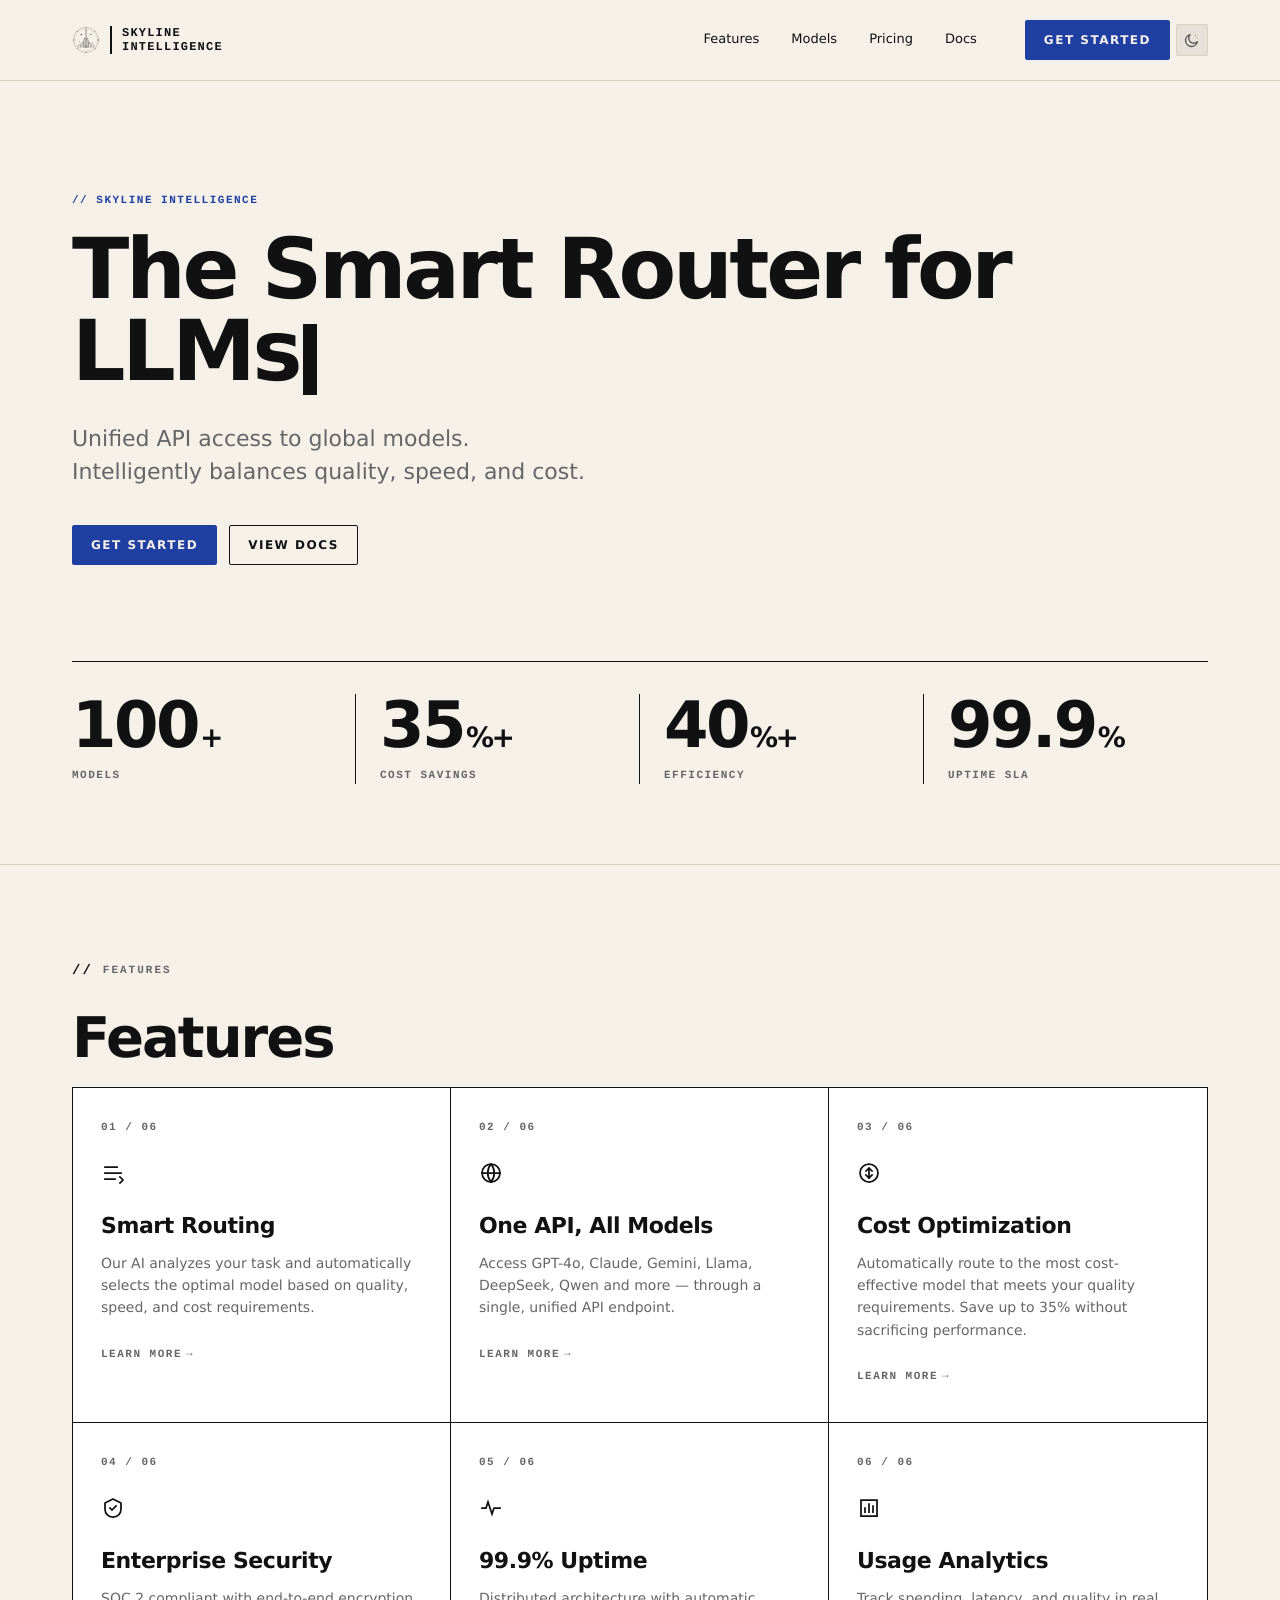
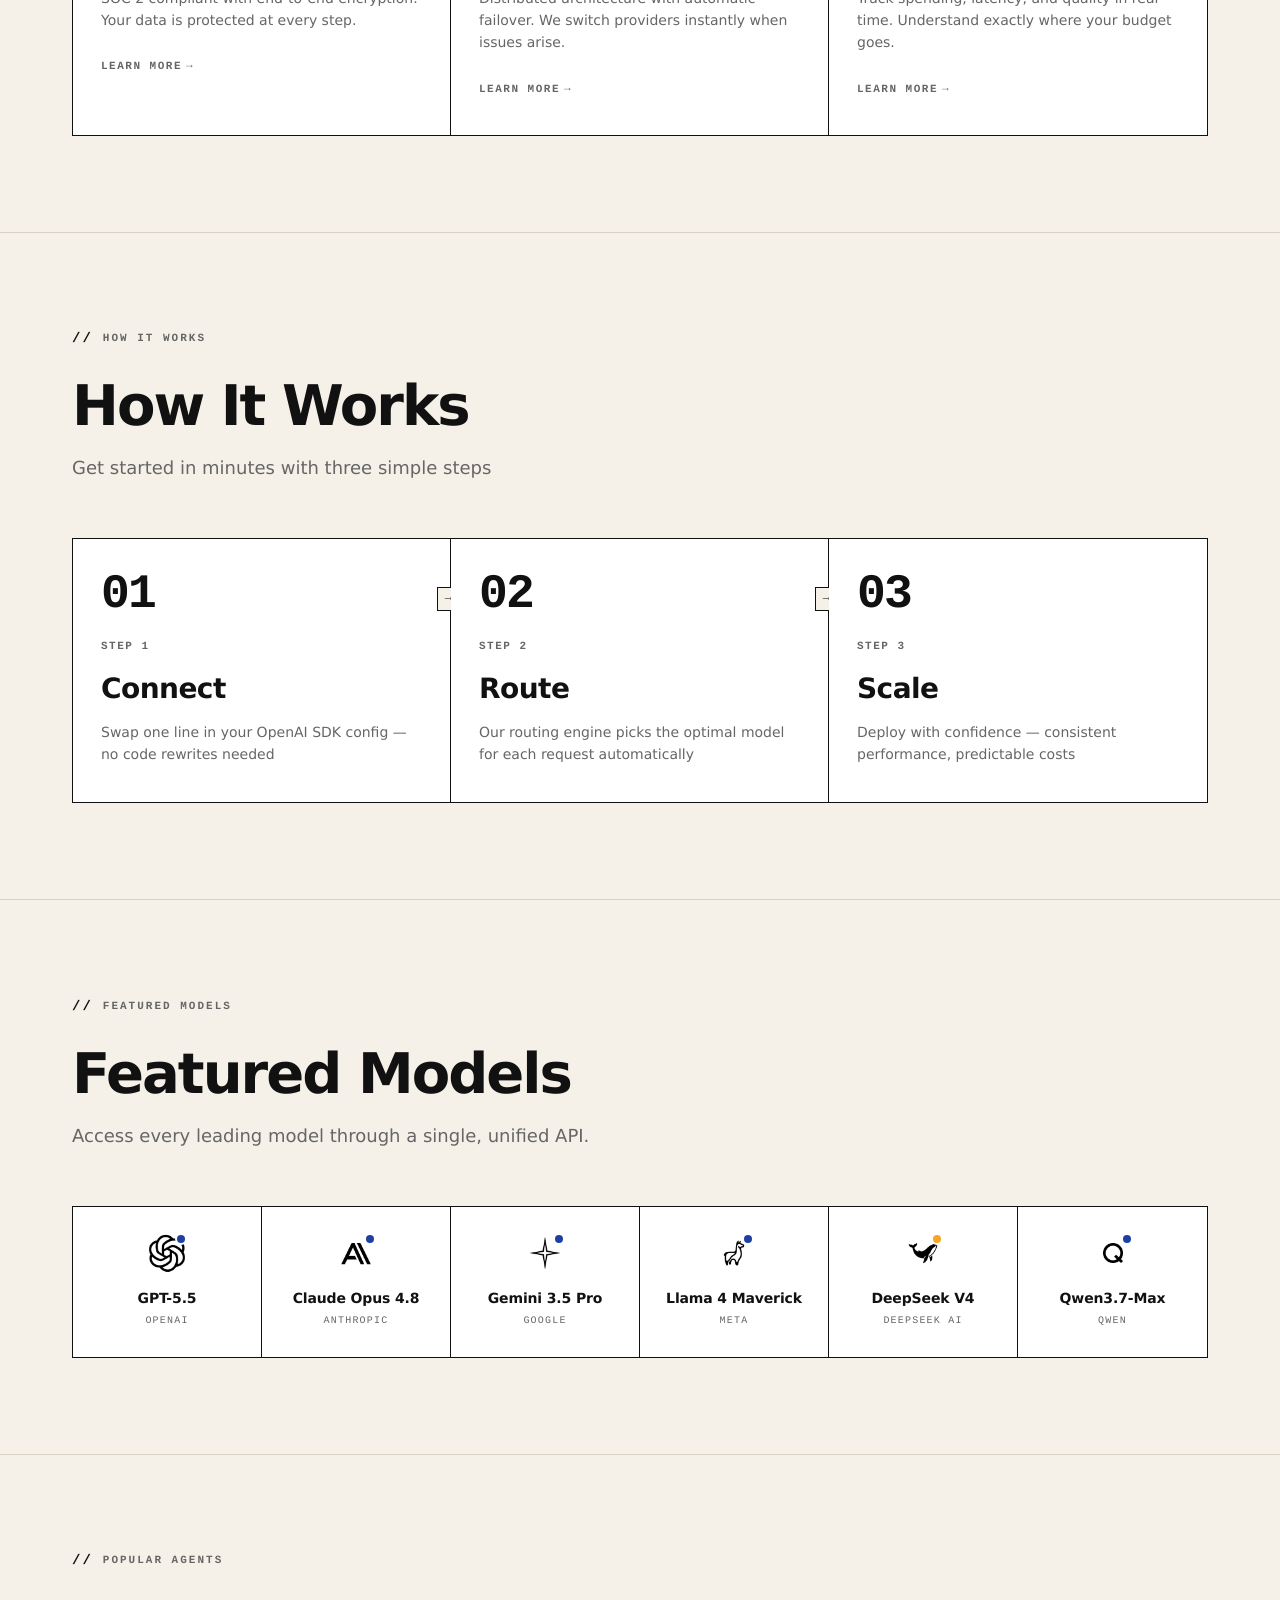
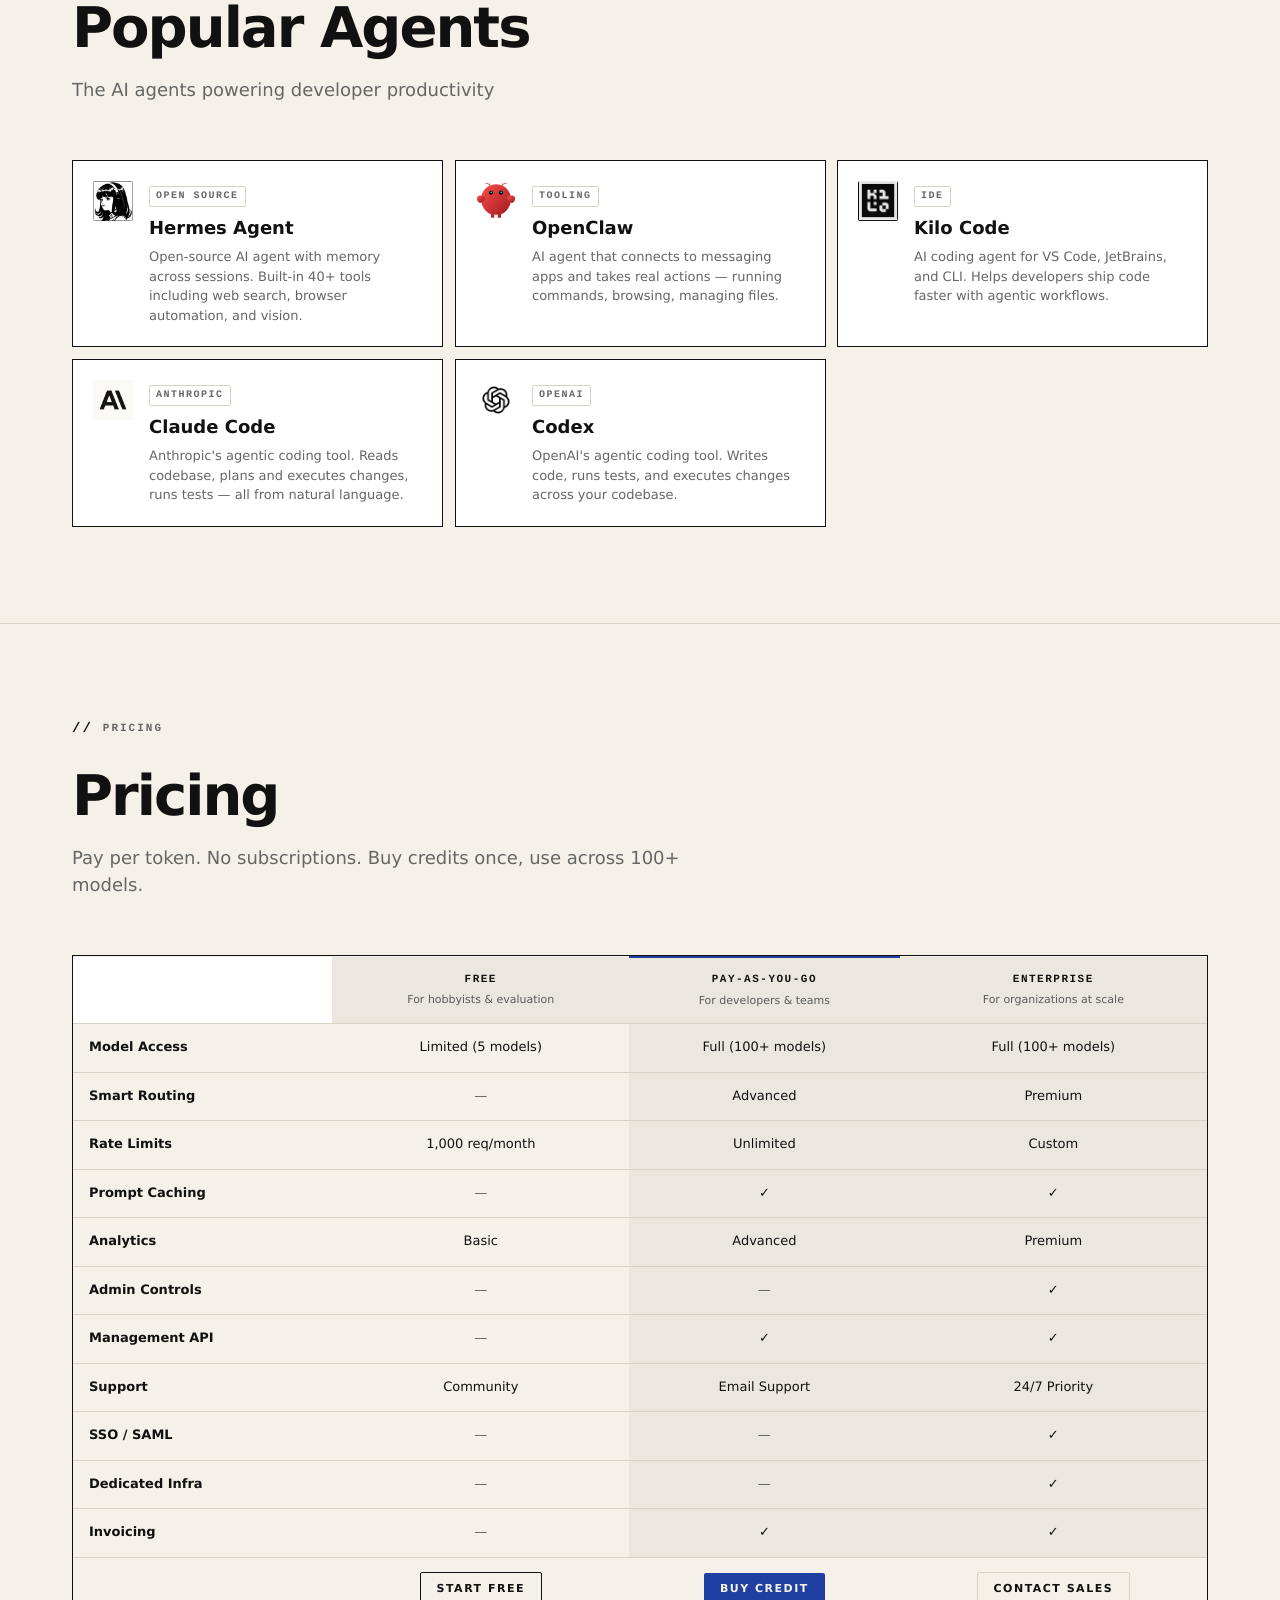
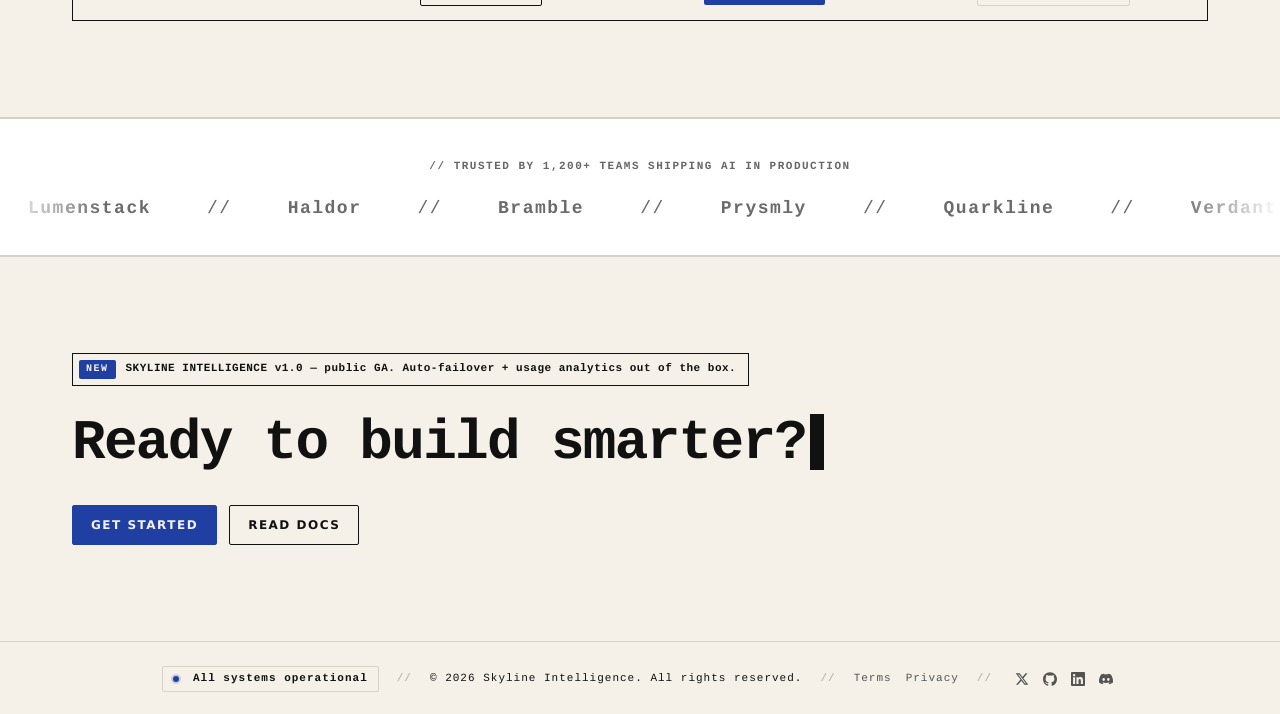
==== commit 32297134: "v33 batch: legal pages + footer terms/privacy links + 7 micro-fixes + email signatures Legal (new): " ====
--- a/index.html
+++ b/index.html
@@ -350,7 +350,7 @@
        padding: 0;
      }
      .hero-sub {
-      font-size: 19px;
+      font-size: 22px;
       line-height: 1.5;
       color: var(--muted);
       max-width: 640px;
@@ -366,7 +366,7 @@
       gap: 0;
     }
     .stat { padding-right: 24px; transition: opacity 200ms ease; cursor: default; }
-    .stat:not(:last-child) { border-right: 1px solid var(--rule); padding-right: 24px; }
+    .stat:not(:last-child) { border-right: 1px solid var(--ink); padding-right: 24px; }
     .stat:not(:first-child) { padding-left: 24px; }
     .stat:hover .stat-value { color: var(--green); }
     .stat:hover .stat-label { color: var(--ink); }
@@ -978,6 +978,14 @@
     .footer-socials a:hover { opacity: 1; transform: translateY(-1px); color: var(--green); }
     .footer-socials svg { width: 14px; height: 14px; fill: currentColor; }
     .footer-sep { color: var(--muted); opacity: 0.5; }
+    .footer-legal { display: inline-flex; align-items: center; gap: 14px; }
+    .footer-legal a {
+      color: var(--ink);
+      text-decoration: none;
+      opacity: 0.7;
+      transition: opacity 180ms ease, color 200ms ease;
+    }
+    .footer-legal a:hover { opacity: 1; color: var(--green); }
 
     /* === RESPONSIVE === */
     @media (max-width: 900px) {
@@ -1077,7 +1085,6 @@
       display: flex;
       gap: 0;
       border: 1px solid var(--ink);
-      border-bottom: 0;
       margin-bottom: 20px;
     }
     .modal-tab {
@@ -1091,7 +1098,7 @@
       color: var(--muted);
       background: transparent;
       border: 0;
-      border-right: 1px solid var(--rule);
+      border-right: 1px solid var(--ink);
       cursor: pointer;
       transition: background 200ms ease, color 200ms ease;
     }
@@ -1149,7 +1156,7 @@
       content: "";
       flex: 1;
       height: 1px;
-      background: var(--rule);
+      background: var(--ink);
     }
     .modal-oauth {
       display: flex;
@@ -1320,7 +1327,6 @@
       display: flex;
       gap: 0;
       border: 1px solid var(--ink);
-      border-bottom: 0;
       margin-bottom: 20px;
     }
     .modal-tab {
@@ -1334,7 +1340,7 @@
       color: var(--muted);
       background: transparent;
       border: 0;
-      border-right: 1px solid var(--rule);
+      border-right: 1px solid var(--ink);
       cursor: pointer;
       transition: background 200ms ease, color 200ms ease;
     }
@@ -1391,7 +1397,7 @@
       content: "";
       flex: 1;
       height: 1px;
-      background: var(--rule);
+      background: var(--ink);
     }
     .modal-oauth {
       display: flex;
@@ -1841,6 +1847,11 @@
     </span>
     <span class="footer-sep">//</span>
       <span>© 2026 Skyline Intelligence. All rights reserved.</span>
+    <span class="footer-sep">//</span>
+    <span class="footer-legal">
+      <a href="./terms.html">Terms</a>
+      <a href="./privacy.html">Privacy</a>
+    </span>
     <span class="footer-sep">//</span>
     <span class="footer-socials">
       <a href="#" aria-label="Twitter / X"><svg viewBox="0 0 24 24"><path d="M18.244 2.25h3.308l-7.227 8.26 8.502 11.24h-6.65l-5.21-6.81-5.964 6.81H1.694l7.73-8.835L1.254 2.25h6.83l4.713 6.231 5.447-6.231zm-1.16 17.52h1.834L7.084 4.126H5.117L17.084 19.77z"/></svg></a>
@@ -1906,7 +1917,7 @@
       Continue with GitHub
     </button>
     <p class="modal-proof"><span class="proof-dot"></span>Join 12,000+ developers shipping with Skyline Intelligence</p>
-    <p class="modal-legal">By continuing, you agree to our <a href="#">Terms</a> and <a href="#">Privacy</a></p>
+    <p class="modal-legal">By continuing, you agree to our <a href="./terms.html" target="_blank" rel="noopener">Terms</a> and <a href="./privacy.html" target="_blank" rel="noopener">Privacy</a></p>
     </div>
 </div>
 
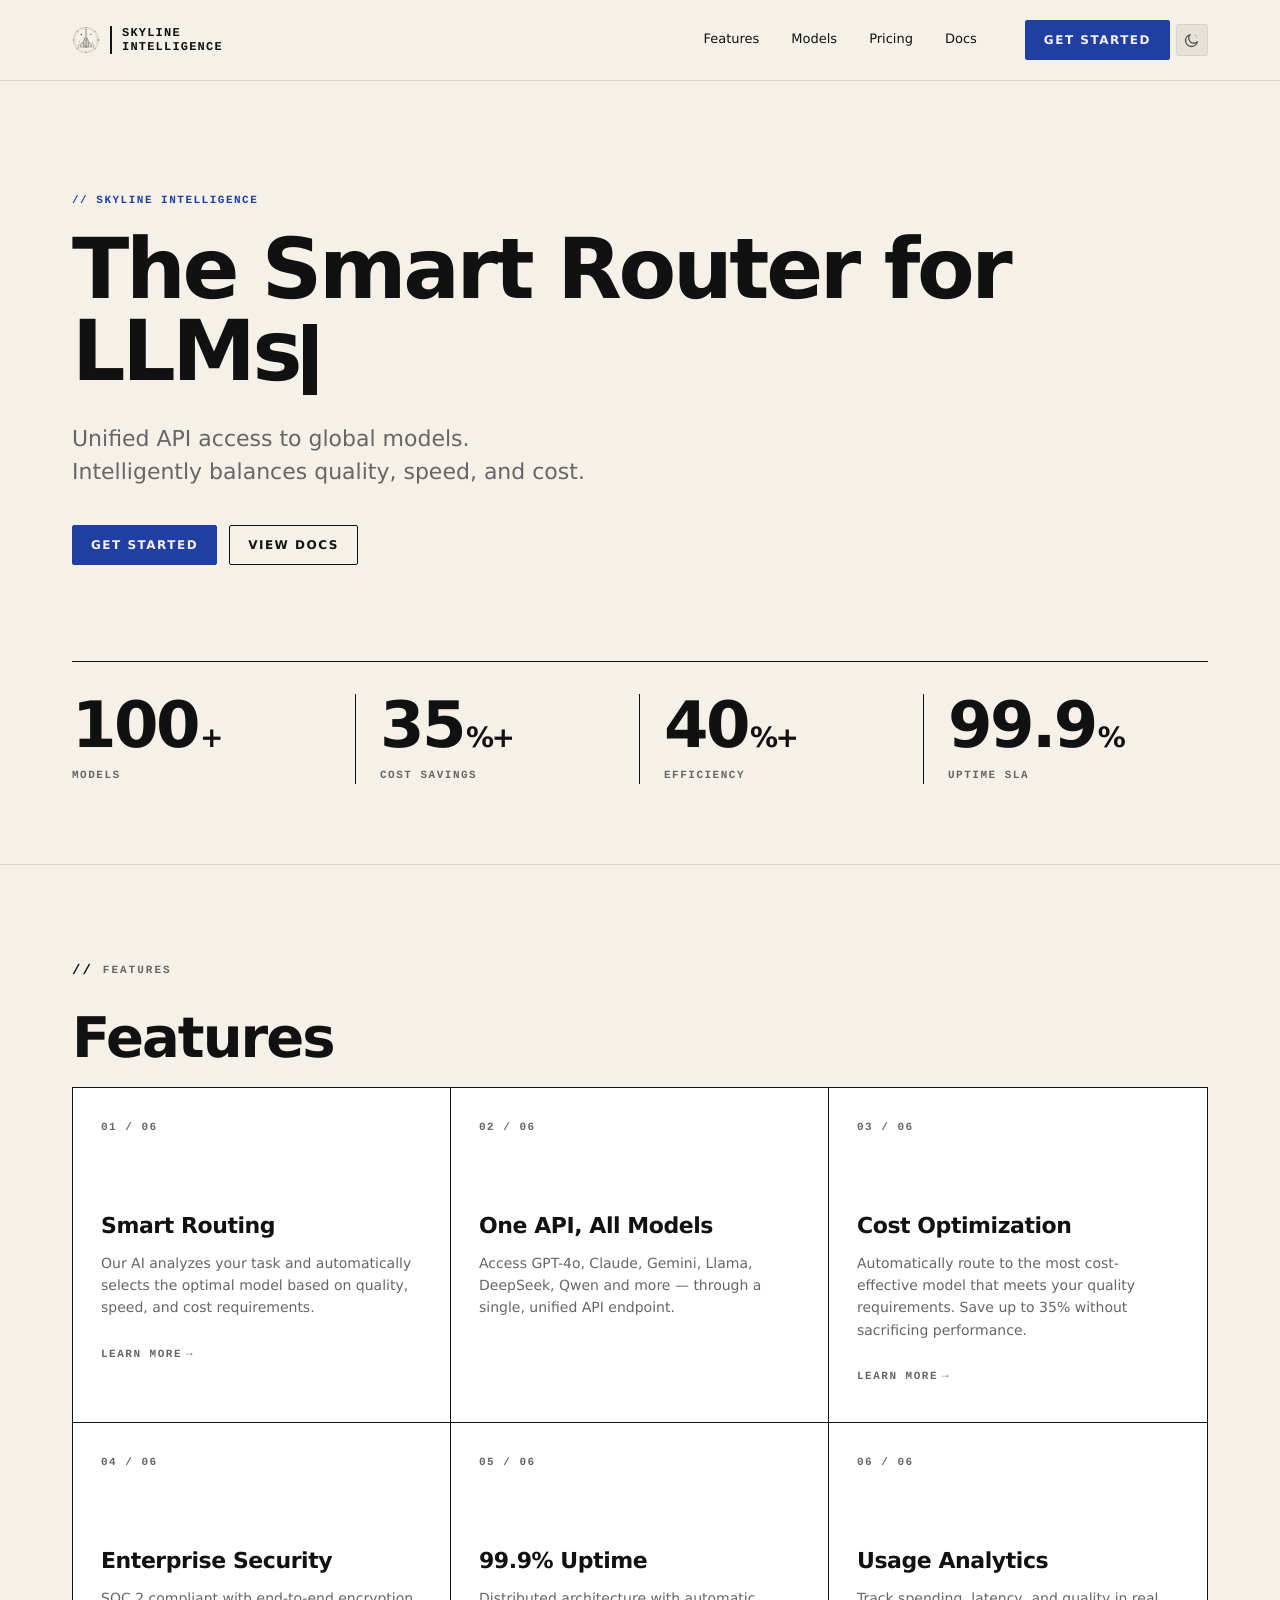
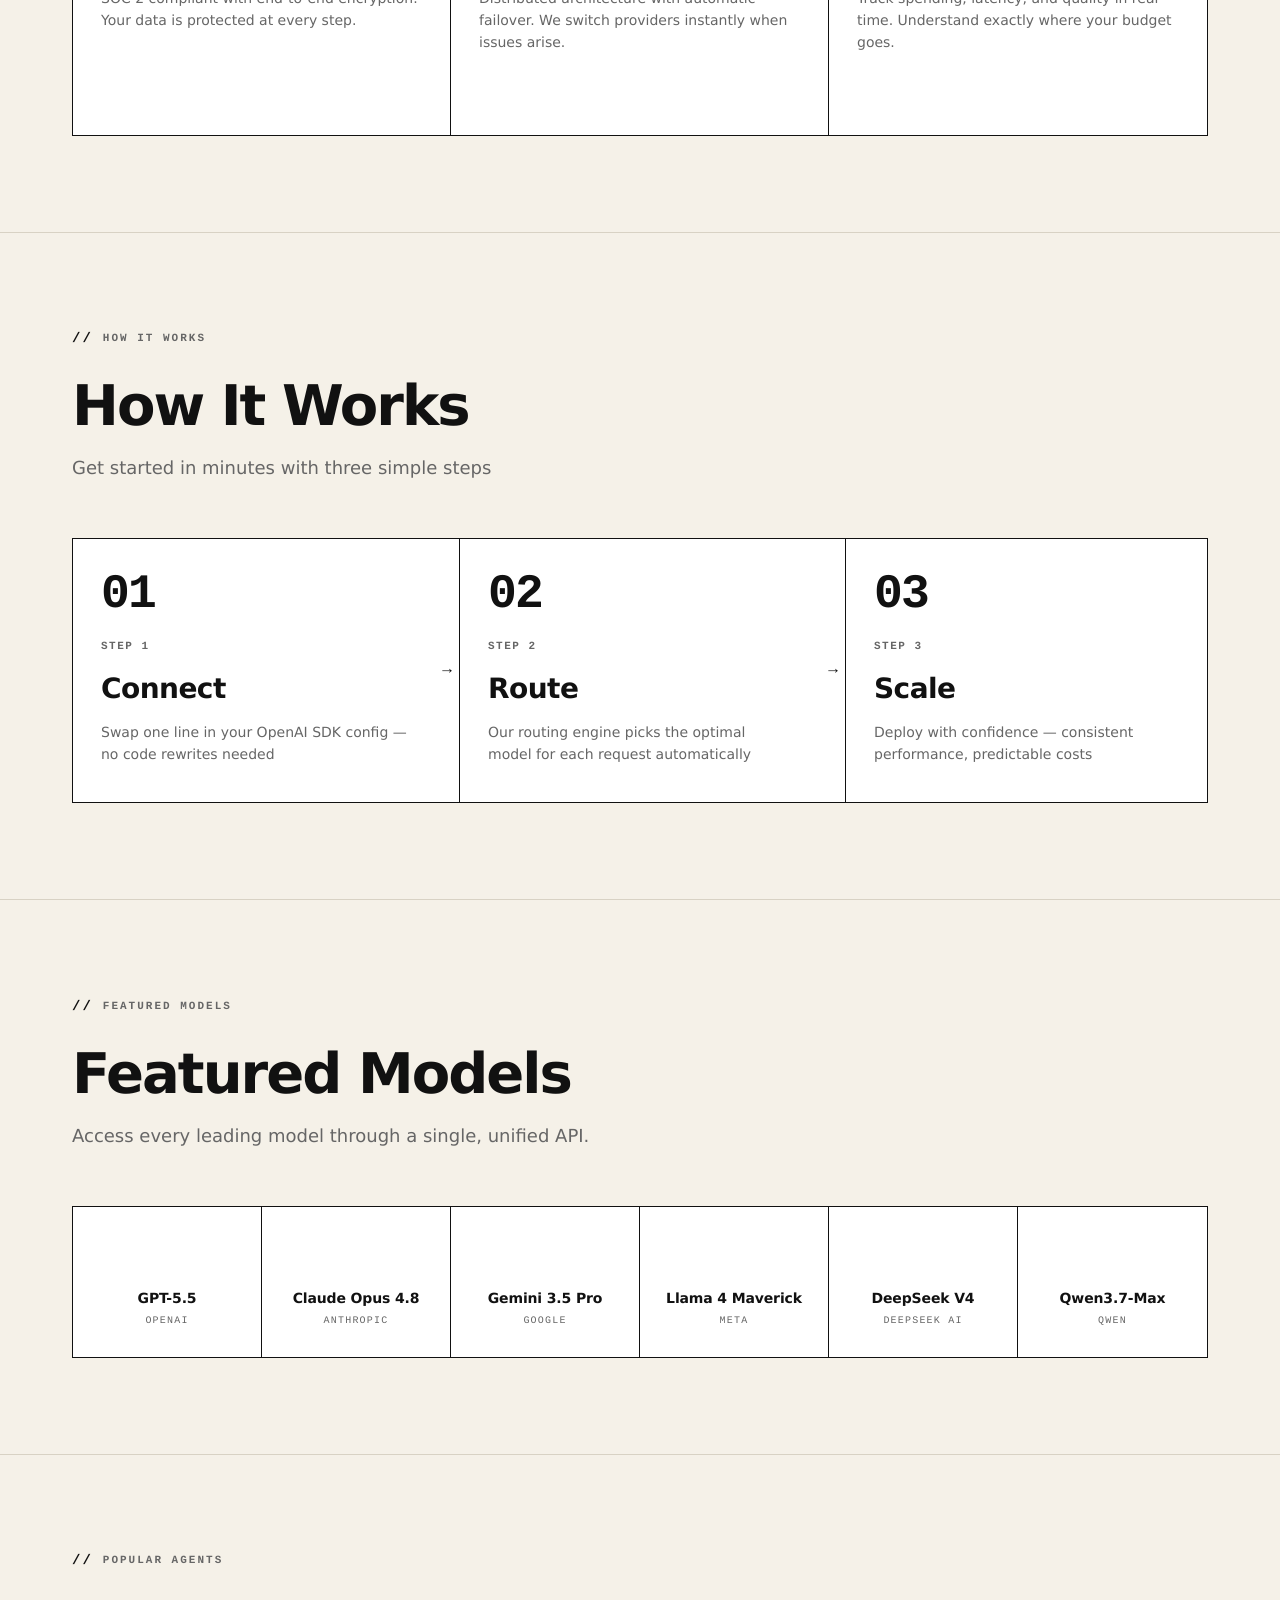
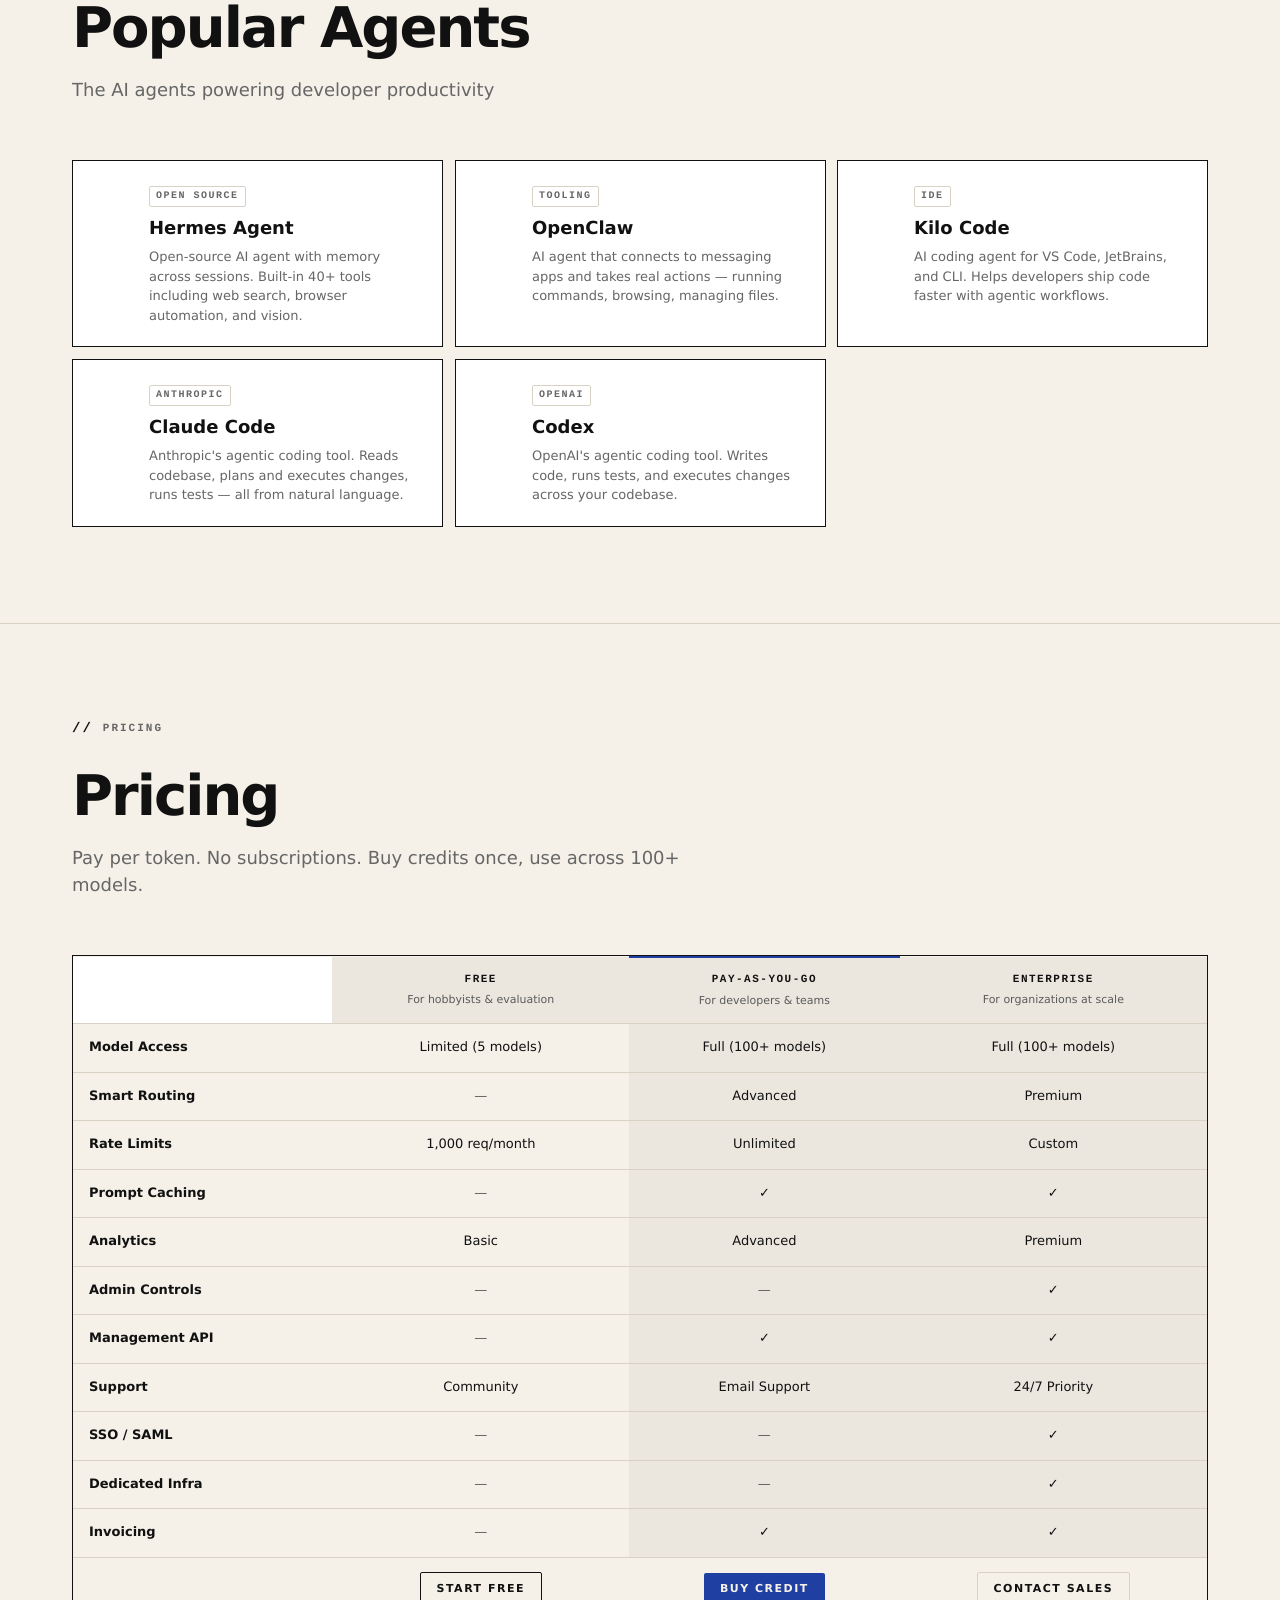
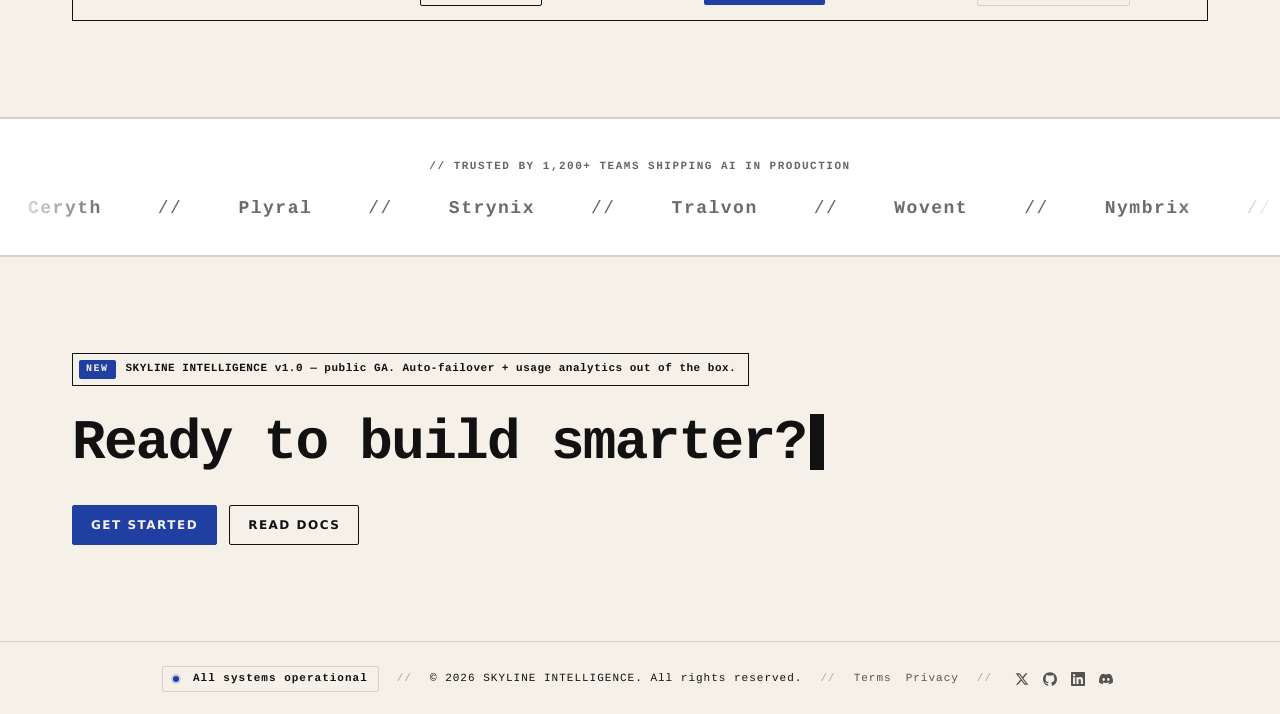
==== commit 744ea2bd: "v33 batch: index.html polish + docs.html tweaks + dark favicon + og-image - index.html: 88136 → 9108" ====
--- a/index.html
+++ b/index.html
@@ -7,9 +7,23 @@
   <meta name="theme-color" content="#0a0c0f" media="(prefers-color-scheme: dark)">
   <meta name="theme-color" content="#f5f1e8" media="(prefers-color-scheme: light)">
   <title>The Smart Router for LLMs</title>
-  <meta property="og:title" content="The Smart Router for LLMs">
-  <meta property="og:description" content="One API for every major AI model. Save up to 35% on AI costs.">
+  <meta property="og:title" content="The Smart Router for LLMs — SKYLINE INTELLIGENCE">
+  <meta property="og:description" content="One API for every major AI model. Intelligent routing that automatically selects the optimal model for your task. Save up to 35% on AI costs.">
+  <meta property="og:type" content="website">
+  <meta property="og:url" content="https://skylineintelligence.top/">
+  <meta property="og:site_name" content="SKYLINE INTELLIGENCE">
+  <meta property="og:image" content="https://skylineintelligence.top/linework-logo/og-image.png">
+  <meta property="og:image:width" content="1200">
+  <meta property="og:image:height" content="630">
+  <meta property="og:image:alt" content="SKYLINE INTELLIGENCE — The Smart Router for LLMs">
+  <meta name="twitter:card" content="summary_large_image">
+  <meta name="twitter:title" content="The Smart Router for LLMs — SKYLINE INTELLIGENCE">
+  <meta name="twitter:description" content="One API for every major AI model. Save up to 35% on AI costs.">
+  <meta name="twitter:image" content="https://skylineintelligence.top/linework-logo/og-image.png">
+  <link rel="canonical" href="https://skylineintelligence.top/">
   <link rel="icon" type="image/svg+xml" href="./linework-logo/logo-stamp.svg">
+  <link rel="icon" type="image/png" sizes="64x64" href="./linework-logo/favicon-64.png" media="(prefers-color-scheme: light)">
+  <link rel="icon" type="image/png" sizes="64x64" href="./linework-logo/favicon-dark-64.png" media="(prefers-color-scheme: dark)">
   <script>
     /* FOUC-safe theme init — runs before body parses, no flash on first paint */
     (function () {
@@ -279,6 +293,33 @@
     .nav a:focus-visible { outline: 2px solid var(--green); outline-offset: 6px; }
 
     .nav-cta { display: flex; gap: 8px; align-items: center; margin-left: 48px; margin-right: 6px; }
+
+    /* === Mobile nav toggle (hidden on desktop) === */
+    .nav-toggle {
+      display: none;
+      width: 32px; height: 32px;
+      align-items: center; justify-content: center;
+      flex-direction: column;
+      gap: 4px;
+      background: var(--code-inline-bg);
+      border: 1px solid var(--rule);
+      border-radius: 2px;
+      padding: 0;
+      cursor: pointer;
+      flex-shrink: 0;
+      transition: background 200ms ease, border-color 200ms ease;
+    }
+    .nav-toggle:hover { background: var(--table-tint); border-color: var(--ink); }
+    .nav-toggle:focus-visible { outline: 2px solid var(--green); outline-offset: 2px; }
+    .nav-toggle-bar {
+      display: block;
+      width: 14px; height: 1.5px;
+      background: var(--ink);
+      transition: transform 220ms cubic-bezier(.4, 0, .2, 1), opacity 160ms ease;
+    }
+    .nav-toggle.is-open .nav-toggle-bar:nth-child(1) { transform: translateY(5.5px) rotate(45deg); }
+    .nav-toggle.is-open .nav-toggle-bar:nth-child(2) { opacity: 0; }
+    .nav-toggle.is-open .nav-toggle-bar:nth-child(3) { transform: translateY(-5.5px) rotate(-45deg); }
 
     /* === BUTTONS === */
     .btn {
@@ -473,13 +514,27 @@
     /* === STEPS === */
     .steps {
       display: grid;
-      grid-template-columns: repeat(3, 1fr);
+      grid-template-columns: 1fr 24px 1fr 24px 1fr;
+      align-items: stretch;
       border: 1px solid var(--ink);
     }
+    .step-connector {
+      display: flex;
+      align-items: center;
+      justify-content: center;
+      font-family: var(--mono);
+      font-size: 16px;
+      font-weight: 600;
+      color: var(--ink);
+      background: var(--card);
+      transition: color 240ms ease, transform 240ms ease;
+    }
+    .step-connector:hover { color: var(--green); transform: translateX(2px); }
+    /* Vertical 1px divider between steps — drawn as border-left on step 2 and 3 (avoiding the connector). */
+    .step:nth-child(3), .step:nth-child(5) { border-left: 1px solid var(--ink); }
     .step {
       padding: 32px 28px 36px;
       background: var(--card);
-      border-right: 1px solid var(--ink);
       transition: background-color 280ms ease, transform 320ms cubic-bezier(.2, 0.7, 0.3, 1), box-shadow 280ms ease;
       position: relative;
       transform-style: preserve-3d;
@@ -490,24 +545,6 @@
     .step:hover .step-num { color: var(--green); }
     .step-num { transition: color 240ms ease; }
     .step:last-child { border-right: 0; }
-    /* Iter 22: connector arrow between steps */
-    .step:not(:last-child)::after {
-      content: "→";
-      position: absolute;
-      top: 48px;
-      right: -11px;
-      width: 22px; height: 22px;
-      display: flex; align-items: center; justify-content: center;
-      background: var(--bg);
-      border: 1px solid var(--ink);
-      color: var(--ink);
-      font-family: var(--mono);
-      font-size: 13px;
-      font-weight: 600;
-      z-index: 3;
-      transition: background 240ms ease, color 240ms ease, transform 240ms ease;
-    }
-    .step:hover:not(:last-child)::after { background: var(--green); color: var(--bg); transform: translateX(2px); }
     .step-num {
       font-family: var(--mono);
       font-size: 48px;
@@ -989,7 +1026,7 @@
 
     /* === RESPONSIVE === */
     @media (max-width: 900px) {
-      .hero h1 { font-size: 56px; }
+      .hero h1 { font-size: 56px; padding-right: 16px; }
       .section-h2 { font-size: 40px; }
       .hero-stats { grid-template-columns: repeat(2, 1fr); gap: 24px 16px; }
       .stat:not(:last-child) { border-right: 0; }
@@ -1003,14 +1040,44 @@
       .models-grid { grid-template-columns: repeat(3, 1fr); }
       .agents-grid { grid-template-columns: 1fr; }
       .pricing-grid { grid-template-columns: 1fr; }
-      .nav { display: none; }
+      .nav-toggle { display: inline-flex; }
+      .nav-cta { margin-left: 12px; }
+      .nav {
+        position: fixed;
+        top: 80px; /* sit below sticky header */
+        left: 0; right: 0;
+        flex-direction: column;
+        gap: 0;
+        background: var(--bg);
+        border-bottom: 1px solid var(--rule);
+        padding: 12px 32px 24px;
+        margin-left: 0;
+        z-index: 49;
+        transform: translateY(-12px);
+        opacity: 0;
+        pointer-events: none;
+        transition: transform 220ms cubic-bezier(.4, 0, .2, 1), opacity 180ms ease;
+      }
+      .nav.is-open {
+        transform: translateY(0);
+        opacity: 1;
+        pointer-events: auto;
+      }
+      .nav a {
+        padding: 14px 0;
+        border-bottom: 1px solid var(--rule);
+        font-size: 14px;
+      }
+      .nav a:last-child { border-bottom: 0; }
+      .nav a::after { display: none; }
       .cta-prompt { font-size: 32px; }
       .cta-prompt .cursor { height: 32px; vertical-align: -8px; width: 8px; }
     }
     @media (max-width: 640px) {
       .hero { padding: 64px 0 48px; }
       .section { padding: 64px 0; }
-      .hero h1 { font-size: 40px; }
+      .hero h1 { font-size: 40px; padding-right: 14px; }
+      .hero h1 .h1-cursor { width: 8px; height: 0.6em; vertical-align: -0.1em; }
       .section-h2 { font-size: 32px; }
       .stat-value { font-size: 48px; }
       .hero-actions { flex-direction: column; }
@@ -1020,203 +1087,7 @@
       .status-info { display: none; }
     }
 
-    /* === MODAL (Sign In / Sign Up) === */
-    .modal {
-      position: fixed; inset: 0;
-      z-index: 100;
-      display: flex; align-items: center; justify-content: center;
-      padding: 24px;
-    }
-    .modal[hidden] { display: none; }
-    .modal-backdrop {
-      position: absolute; inset: 0;
-      background: rgba(10, 12, 15, 0.72);
-      backdrop-filter: blur(6px);
-      -webkit-backdrop-filter: blur(6px);
-      cursor: pointer;
-      animation: modal-fade-in 220ms ease;
-    }
-    [data-theme="light"] .modal-backdrop { background: rgba(0, 0, 0, 0.4); }
-    .modal-panel {
-      position: relative;
-      width: 100%; max-width: 420px;
-      background: var(--card);
-      border: 1px solid var(--ink);
-      padding: 36px 32px 28px;
-      max-height: calc(100vh - 48px);
-      overflow-y: auto;
-      transition: background-color 320ms ease, border-color 240ms ease;
-      animation: modal-rise 280ms cubic-bezier(.2, 0.7, 0.3, 1);
-    }
-    @keyframes modal-fade-in {
-      from { opacity: 0; }
-      to   { opacity: 1; }
-    }
-    @keyframes modal-rise {
-      from { opacity: 0; transform: translateY(10px); }
-      to   { opacity: 1; transform: translateY(0); }
-    }
-    .modal-close {
-      position: absolute;
-      top: 8px; right: 8px;
-      width: 32px; height: 32px;
-      display: flex; align-items: center; justify-content: center;
-      background: transparent;
-      border: 1px solid transparent;
-      color: var(--muted);
-      cursor: pointer;
-      transition: color 200ms ease, border-color 200ms ease, background 200ms ease;
-    }
-    .modal-close:hover { color: var(--ink); border-color: var(--rule); }
-    .modal-close:focus-visible { outline: 0; border-color: var(--green); color: var(--ink); }
-    .modal-title {
-      font-size: 26px;
-      font-weight: 800;
-      letter-spacing: -0.025em;
-      margin: 0 0 6px;
-      color: var(--ink);
-    }
-    .modal-sub {
-      font-size: 14px;
-      color: var(--muted);
-      margin: 0 0 24px;
-    }
-    .modal-tabs {
-      display: flex;
-      gap: 0;
-      border: 1px solid var(--ink);
-      margin-bottom: 20px;
-    }
-    .modal-tab {
-      flex: 1;
-      padding: 10px 16px;
-      font-family: var(--mono);
-      font-size: 11px;
-      font-weight: 600;
-      letter-spacing: 1.5px;
-      text-transform: uppercase;
-      color: var(--muted);
-      background: transparent;
-      border: 0;
-      border-right: 1px solid var(--ink);
-      cursor: pointer;
-      transition: background 200ms ease, color 200ms ease;
-    }
-    .modal-tab:last-child { border-right: 0; }
-    .modal-tab.is-active {
-      background: var(--green); color: var(--bg);
-    }
-    .modal-tab:hover:not(.is-active) { background: var(--table-tint); color: var(--ink); }
-    .modal-form {
-      display: flex;
-      flex-direction: column;
-      gap: 12px;
-      margin-bottom: 20px;
-    }
-    .modal-form[hidden] { display: none; }
-    .modal-field {
-      display: flex;
-      flex-direction: column;
-      gap: 6px;
-    }
-    .modal-field span {
-      font-family: var(--mono);
-      font-size: 10px;
-      font-weight: 600;
-      letter-spacing: 1.5px;
-      text-transform: uppercase;
-      color: var(--muted);
-    }
-    .modal-field input {
-      font-family: var(--mono);
-      font-size: 13px;
-      padding: 10px 12px;
-      background: var(--bg);
-      border: 1px solid var(--rule);
-      border-radius: 2px;
-      color: var(--ink);
-      outline: none;
-      transition: border-color 200ms ease, background-color 320ms ease, box-shadow 200ms ease;
-    }
-    .modal-field input:hover { border-color: var(--muted); }
-    .modal-field input:focus { border-color: var(--green); box-shadow: 0 0 0 1px var(--green); }
-    .modal-divider {
-      display: flex;
-      align-items: center;
-      gap: 12px;
-      margin: 16px 0;
-      color: var(--muted);
-      font-family: var(--mono);
-      font-size: 11px;
-      letter-spacing: 1.5px;
-      text-transform: uppercase;
-    }
-    .modal-divider::before,
-    .modal-divider::after {
-      content: "";
-      flex: 1;
-      height: 1px;
-      background: var(--ink);
-    }
-    .modal-oauth {
-      display: flex;
-      align-items: center;
-      justify-content: center;
-      gap: 10px;
-      width: 100%;
-      padding: 11px 16px;
-      margin-bottom: 8px;
-      background: transparent;
-      border: 1px solid var(--ink);
-      border-radius: 2px;
-      color: var(--ink);
-      font-family: var(--sans);
-      font-size: 13px;
-      font-weight: 500;
-      cursor: pointer;
-      transition: background 200ms ease, color 200ms ease, border-color 200ms ease;
-    }
-    .modal-oauth:hover { background: var(--ink); color: var(--bg); border-color: var(--ink); }
-    .oauth-mark {
-      width: 16px; height: 16px;
-      flex-shrink: 0;
-      display: block;
-    }
-    .modal-proof {
-      display: flex;
-      align-items: center;
-      justify-content: center;
-      gap: 8px;
-      font-family: var(--mono);
-      font-size: 11px;
-      letter-spacing: 0.5px;
-      color: var(--muted);
-      margin: 18px 0 0;
-    }
-    .proof-dot {
-      width: 6px; height: 6px;
-      border-radius: 50%;
-      background: var(--green);
-      box-shadow: 0 0 0 3px rgba(91, 158, 255, 0.18);
-      animation: proof-pulse 2.4s ease-in-out infinite;
-      flex-shrink: 0;
-    }
-    [data-theme="light"] .proof-dot { box-shadow: 0 0 0 3px rgba(31, 63, 163, 0.16); }
-    @keyframes proof-pulse {
-      0%, 100% { opacity: 1; transform: scale(1); }
-      50%      { opacity: 0.55; transform: scale(0.78); }
-    }
-    .modal-legal {
-      font-size: 12px;
-      color: var(--muted);
-      text-align: center;
-      margin: 10px 0 0;
-    }
-    .modal-legal a {
-      color: var(--ink);
-      text-decoration: underline;
-      text-underline-offset: 2px;
-    }
+    /* === Iter 32: section reveal on scroll === */
 
     /* === Iter 32: section reveal on scroll === */
     .reveal { opacity: 0; transform: translateY(20px); transition: opacity 600ms cubic-bezier(.4, 0, .2, 1), transform 600ms cubic-bezier(.4, 0, .2, 1); will-change: opacity, transform; }
@@ -1280,12 +1151,21 @@
       .hero-actions .btn, .cta-actions .btn { display: inline-block; margin: 4px 8px 4px 0; }
       .stat-value { color: #000; }
     }
+    /* === MODAL (Sign In / Sign Up) === */
+    .modal {
+      position: fixed; inset: 0;
+      z-index: 100;
+      display: flex; align-items: center; justify-content: center;
+      padding: 24px;
+    }
+    .modal[hidden] { display: none; }
     .modal-backdrop {
       position: absolute; inset: 0;
       background: rgba(10, 12, 15, 0.72);
       backdrop-filter: blur(6px);
       -webkit-backdrop-filter: blur(6px);
       cursor: pointer;
+      animation: modal-fade-in 220ms ease;
     }
     [data-theme="light"] .modal-backdrop { background: rgba(0, 0, 0, 0.4); }
     .modal-panel {
@@ -1297,20 +1177,29 @@
       max-height: calc(100vh - 48px);
       overflow-y: auto;
       transition: background-color 320ms ease, border-color 240ms ease;
+      animation: modal-rise 280ms cubic-bezier(.2, 0.7, 0.3, 1);
+    }
+    @keyframes modal-fade-in {
+      from { opacity: 0; }
+      to   { opacity: 1; }
+    }
+    @keyframes modal-rise {
+      from { opacity: 0; transform: translateY(10px); }
+      to   { opacity: 1; transform: translateY(0); }
     }
     .modal-close {
       position: absolute;
-      top: 8px; right: 12px;
+      top: 8px; right: 8px;
       width: 32px; height: 32px;
       display: flex; align-items: center; justify-content: center;
-      font-size: 24px; line-height: 1;
       background: transparent;
-      border: 0;
+      border: 1px solid transparent;
       color: var(--muted);
       cursor: pointer;
-      transition: color 200ms ease;
-    }
-    .modal-close:hover { color: var(--ink); }
+      transition: color 200ms ease, border-color 200ms ease, background 200ms ease;
+    }
+    .modal-close:hover { color: var(--ink); border-color: var(--rule); }
+    .modal-close:focus-visible { outline: 0; border-color: var(--green); color: var(--ink); }
     .modal-title {
       font-size: 26px;
       font-weight: 800;
@@ -1378,9 +1267,57 @@
       border-radius: 2px;
       color: var(--ink);
       outline: none;
-      transition: border-color 200ms ease, background-color 320ms ease;
-    }
-    .modal-field input:focus { border-color: var(--ink); }
+      transition: border-color 200ms ease, background-color 320ms ease, box-shadow 200ms ease;
+    }
+    .modal-field input:hover { border-color: var(--muted); }
+    .modal-field input:focus { border-color: var(--green); box-shadow: 0 0 0 1px var(--green); }
+    /* Iter 29: forgot password link */
+    .modal-forgot {
+      align-self: flex-end;
+      font-family: var(--mono);
+      font-size: 10px;
+      font-weight: 600;
+      letter-spacing: 1px;
+      text-transform: uppercase;
+      color: var(--muted);
+      text-decoration: none;
+      margin-top: 2px;
+      transition: color 180ms ease;
+    }
+    .modal-forgot:hover { color: var(--green); }
+    .modal-error {
+      display: flex;
+      align-items: flex-start;
+      gap: 8px;
+      margin: 0 0 12px;
+      padding: 10px 12px;
+      font-family: var(--mono);
+      font-size: 11px;
+      font-weight: 500;
+      line-height: 1.5;
+      letter-spacing: 0.4px;
+      color: #b3261e;
+      background: rgba(179, 38, 30, 0.08);
+      border: 1px solid rgba(179, 38, 30, 0.35);
+      border-radius: 2px;
+    }
+    .modal-error::before {
+      content: "!";
+      flex: 0 0 auto;
+      display: inline-flex;
+      align-items: center;
+      justify-content: center;
+      width: 14px;
+      height: 14px;
+      font-family: var(--mono);
+      font-size: 10px;
+      font-weight: 700;
+      color: #b3261e;
+      background: #fff;
+      border: 1px solid #b3261e;
+      border-radius: 50%;
+    }
+    .modal-error[hidden] { display: none; }
     .modal-divider {
       display: flex;
       align-items: center;
@@ -1415,44 +1352,49 @@
       font-size: 13px;
       font-weight: 500;
       cursor: pointer;
-      transition: background 200ms ease, color 200ms ease;
+      transition: background 200ms ease, color 200ms ease, border-color 200ms ease;
     }
     .modal-oauth:hover { background: var(--ink); color: var(--bg); border-color: var(--ink); }
     .oauth-mark {
-      display: inline-flex;
-      align-items: center; justify-content: center;
-      width: 18px; height: 18px;
+      width: 16px; height: 16px;
+      flex-shrink: 0;
+      display: block;
+    }
+    .modal-proof {
+      display: flex;
+      align-items: center;
+      justify-content: center;
+      gap: 8px;
       font-family: var(--mono);
       font-size: 11px;
-      font-weight: 700;
-      border: 1px solid currentColor;
-      border-radius: 2px;
+      letter-spacing: 0.5px;
+      color: var(--muted);
+      margin: 18px 0 0;
+    }
+    .proof-dot {
+      width: 6px; height: 6px;
+      border-radius: 50%;
+      background: var(--green);
+      box-shadow: 0 0 0 3px rgba(91, 158, 255, 0.18);
+      animation: proof-pulse 2.4s ease-in-out infinite;
+      flex-shrink: 0;
+    }
+    [data-theme="light"] .proof-dot { box-shadow: 0 0 0 3px rgba(31, 63, 163, 0.16); }
+    @keyframes proof-pulse {
+      0%, 100% { opacity: 1; transform: scale(1); }
+      50%      { opacity: 0.55; transform: scale(0.78); }
     }
     .modal-legal {
       font-size: 12px;
       color: var(--muted);
       text-align: center;
-      margin: 16px 0 0;
+      margin: 10px 0 0;
     }
     .modal-legal a {
       color: var(--ink);
       text-decoration: underline;
       text-underline-offset: 2px;
     }
-    /* Iter 29: forgot password link */
-    .modal-forgot {
-      align-self: flex-end;
-      font-family: var(--mono);
-      font-size: 10px;
-      font-weight: 600;
-      letter-spacing: 1px;
-      text-transform: uppercase;
-      color: var(--muted);
-      text-decoration: none;
-      margin-top: 2px;
-      transition: color 180ms ease;
-    }
-    .modal-forgot:hover { color: var(--green); }
   </style>
 </head>
 <body>
@@ -1477,7 +1419,7 @@
        <span class="brand-wordmark" aria-label="SKYLINE INTELLIGENCE">SKYLINE<br>INTELLIGENCE</span>
       </span>
     </a>
-    <nav class="nav">
+    <nav class="nav" data-nav id="primary-nav">
       <a href="#features">Features</a>
       <a href="#models">Models</a>
       <a href="#pricing">Pricing</a>
@@ -1486,6 +1428,11 @@
     <div class="nav-cta">
       <a href="#" class="btn btn-primary" onclick="openModal(); return false;">Get Started<span class="btn-arrow">→</span></a>
     </div>
+    <button class="nav-toggle" type="button" data-nav-toggle aria-label="Toggle navigation" aria-expanded="false" aria-controls="primary-nav">
+      <span class="nav-toggle-bar" aria-hidden="true"></span>
+      <span class="nav-toggle-bar" aria-hidden="true"></span>
+      <span class="nav-toggle-bar" aria-hidden="true"></span>
+    </button>
     <button class="theme-toggle theme-toggle-nav theme-toggle-icon" type="button" data-theme-toggle aria-label="Toggle theme">
       <svg class="theme-icon" data-icon="sun" viewBox="0 0 16 16" width="16" height="16" fill="none" stroke="currentColor" stroke-width="1.4" stroke-linecap="round" stroke-linejoin="round" aria-hidden="true">
         <circle cx="8" cy="8" r="2.6"/>
@@ -1574,7 +1521,7 @@
       <div class="feature-card">
         <div class="feature-num">04 / 06</div>
         <div class="feature-icon" aria-hidden="true">
-          <svg viewBox="0 0 24 24" width="24" height="24" fill="none" stroke="currentColor" stroke-width="1.75" stroke-linecap="square" stroke-linejoin="miter"><path d="M12 3l8 4v6c0 5-3.5 8-8 8s-8-3-8-8V7l8-4z"/><path d="M9 12l2 2 4-4"/></svg>
+          <svg viewBox="0 0 24 24" width="24" height="24" fill="none" stroke="currentColor" stroke-width="1.5" stroke-linecap="round" stroke-linejoin="round"><path d="M12 2.5l8 3.5v6.2c0 5.2-3.6 8.5-8 9.3-4.4-.8-8-4.1-8-9.3V6l8-3.5z"/><path d="M8.5 12.2l2.5 2.5 4.5-4.7"/></svg>
         </div>
         <h3>Enterprise Security</h3>
         <p>SOC 2 compliant with end-to-end encryption. Your data is protected at every step.</p>
@@ -1615,12 +1562,14 @@
         <h3>Connect</h3>
         <p>Swap one line in your OpenAI SDK config — no code rewrites needed</p>
       </div>
+      <span class="step-connector" aria-hidden="true">→</span>
       <div class="step">
         <div class="step-num">02</div>
         <div class="step-eyebrow">Step 2</div>
         <h3>Route</h3>
         <p>Our routing engine picks the optimal model for each request automatically</p>
       </div>
+      <span class="step-connector" aria-hidden="true">→</span>
       <div class="step">
         <div class="step-num">03</div>
         <div class="step-eyebrow">Step 3</div>
@@ -1771,53 +1720,61 @@
   </div>
   <div class="marquee" aria-hidden="true">
     <div class="marquee-track">
-      <span class="marquee-item">Lumenstack</span>
-      <span class="marquee-sep">//</span>
-      <span class="marquee-item">Haldor</span>
-      <span class="marquee-sep">//</span>
-      <span class="marquee-item">Bramble</span>
-      <span class="marquee-sep">//</span>
-      <span class="marquee-item">Prysmly</span>
-      <span class="marquee-sep">//</span>
-      <span class="marquee-item">Quarkline</span>
-      <span class="marquee-sep">//</span>
-      <span class="marquee-item">Verdant Labs</span>
-      <span class="marquee-sep">//</span>
-      <span class="marquee-item">Northbeam</span>
-      <span class="marquee-sep">//</span>
-      <span class="marquee-item">Cinder</span>
-      <span class="marquee-sep">//</span>
-      <span class="marquee-item">Polaroid AI</span>
-      <span class="marquee-sep">//</span>
-      <span class="marquee-item">Embertype</span>
-      <span class="marquee-sep">//</span>
-      <span class="marquee-item">Forgework</span>
-      <span class="marquee-sep">//</span>
-      <span class="marquee-item">Heliograph</span>
-      <span class="marquee-sep">//</span>
-      <span class="marquee-item">Lumenstack</span>
-      <span class="marquee-sep">//</span>
-      <span class="marquee-item">Haldor</span>
-      <span class="marquee-sep">//</span>
-      <span class="marquee-item">Bramble</span>
-      <span class="marquee-sep">//</span>
-      <span class="marquee-item">Prysmly</span>
-      <span class="marquee-sep">//</span>
-      <span class="marquee-item">Quarkline</span>
-      <span class="marquee-sep">//</span>
-      <span class="marquee-item">Verdant Labs</span>
-      <span class="marquee-sep">//</span>
-      <span class="marquee-item">Northbeam</span>
-      <span class="marquee-sep">//</span>
-      <span class="marquee-item">Cinder</span>
-      <span class="marquee-sep">//</span>
-      <span class="marquee-item">Polaroid AI</span>
-      <span class="marquee-sep">//</span>
-      <span class="marquee-item">Embertype</span>
-      <span class="marquee-sep">//</span>
-      <span class="marquee-item">Forgework</span>
-      <span class="marquee-sep">//</span>
-      <span class="marquee-item">Heliograph</span>
+      <span class="marquee-item">Ceryth</span>
+      <span class="marquee-sep">//</span>
+      <span class="marquee-item">Plyral</span>
+      <span class="marquee-sep">//</span>
+      <span class="marquee-item">Strynix</span>
+      <span class="marquee-sep">//</span>
+      <span class="marquee-item">Tralvon</span>
+      <span class="marquee-sep">//</span>
+      <span class="marquee-item">Wovent</span>
+      <span class="marquee-sep">//</span>
+      <span class="marquee-item">Nymbrix</span>
+      <span class="marquee-sep">//</span>
+      <span class="marquee-item">Glarvox</span>
+      <span class="marquee-sep">//</span>
+      <span class="marquee-item">Krevant</span>
+      <span class="marquee-sep">//</span>
+      <span class="marquee-item">Feltrum</span>
+      <span class="marquee-sep">//</span>
+      <span class="marquee-item">Vyntor</span>
+      <span class="marquee-sep">//</span>
+      <span class="marquee-item">Solvane</span>
+      <span class="marquee-sep">//</span>
+      <span class="marquee-item">Quorix</span>
+      <span class="marquee-sep">//</span>
+      <span class="marquee-item">Helvra</span>
+      <span class="marquee-sep">//</span>
+      <span class="marquee-item">Mirevox</span>
+      <span class="marquee-sep">//</span>
+      <span class="marquee-item">Ceryth</span>
+      <span class="marquee-sep">//</span>
+      <span class="marquee-item">Plyral</span>
+      <span class="marquee-sep">//</span>
+      <span class="marquee-item">Strynix</span>
+      <span class="marquee-sep">//</span>
+      <span class="marquee-item">Tralvon</span>
+      <span class="marquee-sep">//</span>
+      <span class="marquee-item">Wovent</span>
+      <span class="marquee-sep">//</span>
+      <span class="marquee-item">Nymbrix</span>
+      <span class="marquee-sep">//</span>
+      <span class="marquee-item">Glarvox</span>
+      <span class="marquee-sep">//</span>
+      <span class="marquee-item">Krevant</span>
+      <span class="marquee-sep">//</span>
+      <span class="marquee-item">Feltrum</span>
+      <span class="marquee-sep">//</span>
+      <span class="marquee-item">Vyntor</span>
+      <span class="marquee-sep">//</span>
+      <span class="marquee-item">Solvane</span>
+      <span class="marquee-sep">//</span>
+      <span class="marquee-item">Quorix</span>
+      <span class="marquee-sep">//</span>
+      <span class="marquee-item">Helvra</span>
+      <span class="marquee-sep">//</span>
+      <span class="marquee-item">Mirevox</span>
       <span class="marquee-sep">//</span>
     </div>
   </div>
@@ -1846,7 +1803,7 @@
       All systems operational
     </span>
     <span class="footer-sep">//</span>
-      <span>© 2026 Skyline Intelligence. All rights reserved.</span>
+      <span>© 2026 SKYLINE INTELLIGENCE. All rights reserved.</span>
     <span class="footer-sep">//</span>
     <span class="footer-legal">
       <a href="./terms.html">Terms</a>
@@ -1871,7 +1828,7 @@
         <path d="M3 3 L13 13 M13 3 L3 13" />
       </svg>
     </button>
-    <h2 id="modal-title" class="modal-title">Welcome to Skyline Intelligence</h2>
+    <h2 id="modal-title" class="modal-title">Welcome to SKYLINE INTELLIGENCE</h2>
     <p class="modal-sub">Start building with AI models instantly</p>
     <div class="modal-tabs" role="tablist">
       <button class="modal-tab is-active" type="button" data-modal-tab="signin" role="tab" aria-selected="true">Sign In</button>
@@ -1889,7 +1846,7 @@
       </label>
       <button type="submit" class="btn btn-primary btn-block">Sign In</button>
     </form>
-    <form class="modal-form" data-modal-panel="signup" hidden onsubmit="event.preventDefault(); alert('Sign-up flow not wired in this static demo.');">
+    <form class="modal-form" data-modal-panel="signup" novalidate hidden onsubmit="event.preventDefault(); var f=this; var code=f.inviteCode; var banner=document.getElementById('signup-error'); function showErr(msg){ if(!banner){ banner=document.createElement('p'); banner.id='signup-error'; banner.className='modal-error'; f.parentNode.insertBefore(banner, f); } banner.textContent=msg; banner.hidden=false; } if(banner) banner.hidden=true; var codeVal = code.value.trim(); if(!codeVal){ showErr('Sign-up failed: an invite code is required.'); code.focus(); return false; } if(!/^[A-Za-z0-9-]{4,32}$/.test(codeVal)){ showErr('Sign-up failed: invite code format is invalid. Use letters, digits, or dashes (4\u201332 chars).'); code.focus(); return false; } if(!f.email.value.trim() || !f.password.value){ showErr('Sign-up failed: please fill in your email and password.'); return false; } alert('Sign-up flow not wired in this static demo.');">
       <label class="modal-field">
         <span>Email</span>
         <input type="email" autocomplete="email" required>
@@ -1897,6 +1854,10 @@
       <label class="modal-field">
         <span>Password</span>
         <input type="password" autocomplete="new-password" required>
+      </label>
+      <label class="modal-field">
+        <span>Invite code</span>
+        <input type="text" name="inviteCode" id="signup-invite-code" autocomplete="off" spellcheck="false" placeholder="e.g. SKY-7H2K-9XQ4" pattern="[A-Za-z0-9-]{4,32}" required oninput="var b=document.getElementById('signup-error'); if(b) b.hidden=true;">
       </label>
       <button type="submit" class="btn btn-primary btn-block">Sign Up</button>
     </form>
@@ -2038,6 +1999,32 @@
 
     /* Expose openModal() for inline onclick handlers */
     window.openModal = open;
+
+    /* === Mobile nav drawer (≤900px) === */
+    (function () {
+      var toggle = document.querySelector('[data-nav-toggle]');
+      var nav = document.querySelector('[data-nav]');
+      if (!toggle || !nav) return;
+
+      function setOpen(open) {
+        toggle.classList.toggle('is-open', open);
+        nav.classList.toggle('is-open', open);
+        toggle.setAttribute('aria-expanded', String(open));
+        document.body.style.overflow = open ? 'hidden' : '';
+      }
+      toggle.addEventListener('click', function () {
+        setOpen(!nav.classList.contains('is-open'));
+      });
+      /* Close drawer after clicking any nav link (so anchor jumps scroll correctly) */
+      nav.querySelectorAll('a').forEach(function (a) {
+        a.addEventListener('click', function () { setOpen(false); });
+      });
+      /* Auto-close if viewport widens past the breakpoint. */
+      var mq = window.matchMedia('(min-width: 901px)');
+      var onChange = function (e) { if (e.matches) setOpen(false); };
+      if (mq.addEventListener) mq.addEventListener('change', onChange);
+      else if (mq.addListener) mq.addListener(onChange);
+    })();
   })();
 
   /* === Iter 12 + 13: Scroll progress + back-to-top === */
@@ -2179,7 +2166,7 @@
           io.unobserve(e.target);
         }
       });
-    }, { threshold: 0.08, rootMargin: '0px 0px -40px 0px' });
+    }, { threshold: 0.05, rootMargin: '0px 0px 200px 0px' });
     sections.forEach(function (s) { io.observe(s); });
   })();
 
